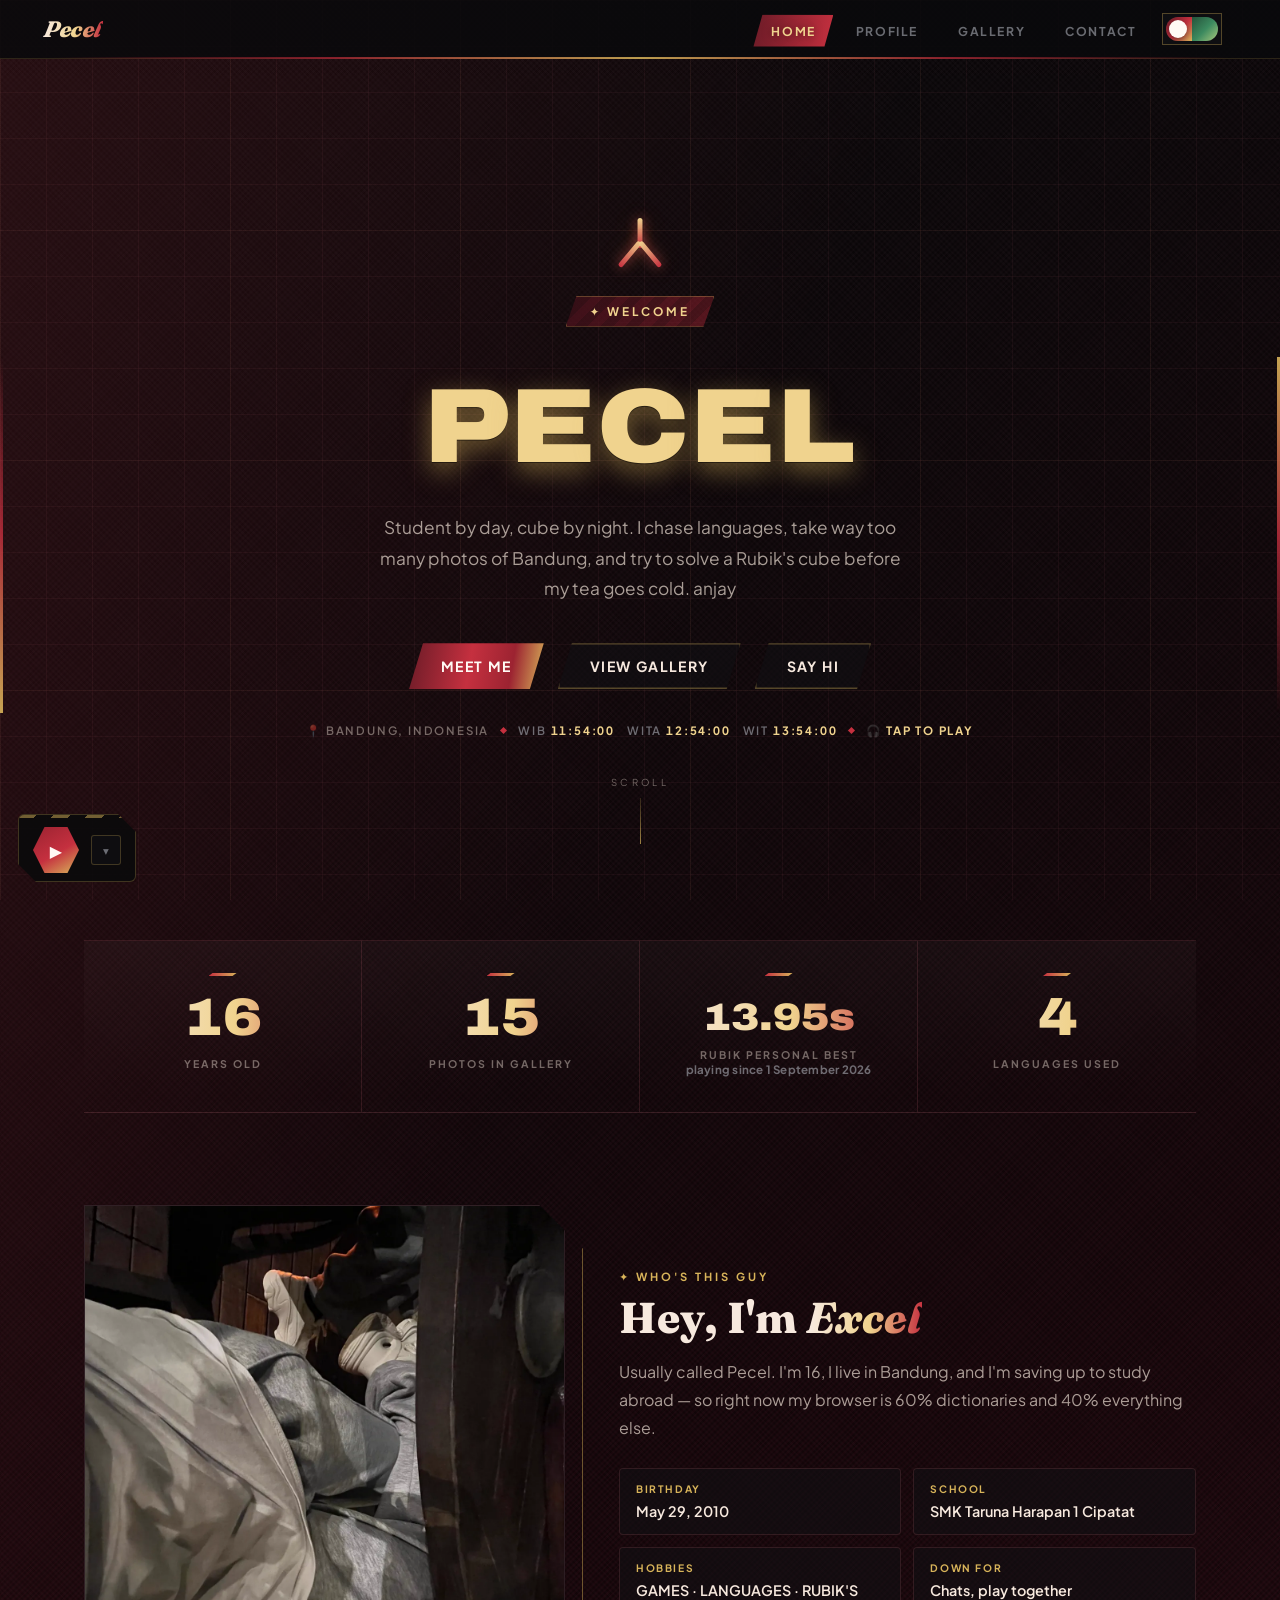
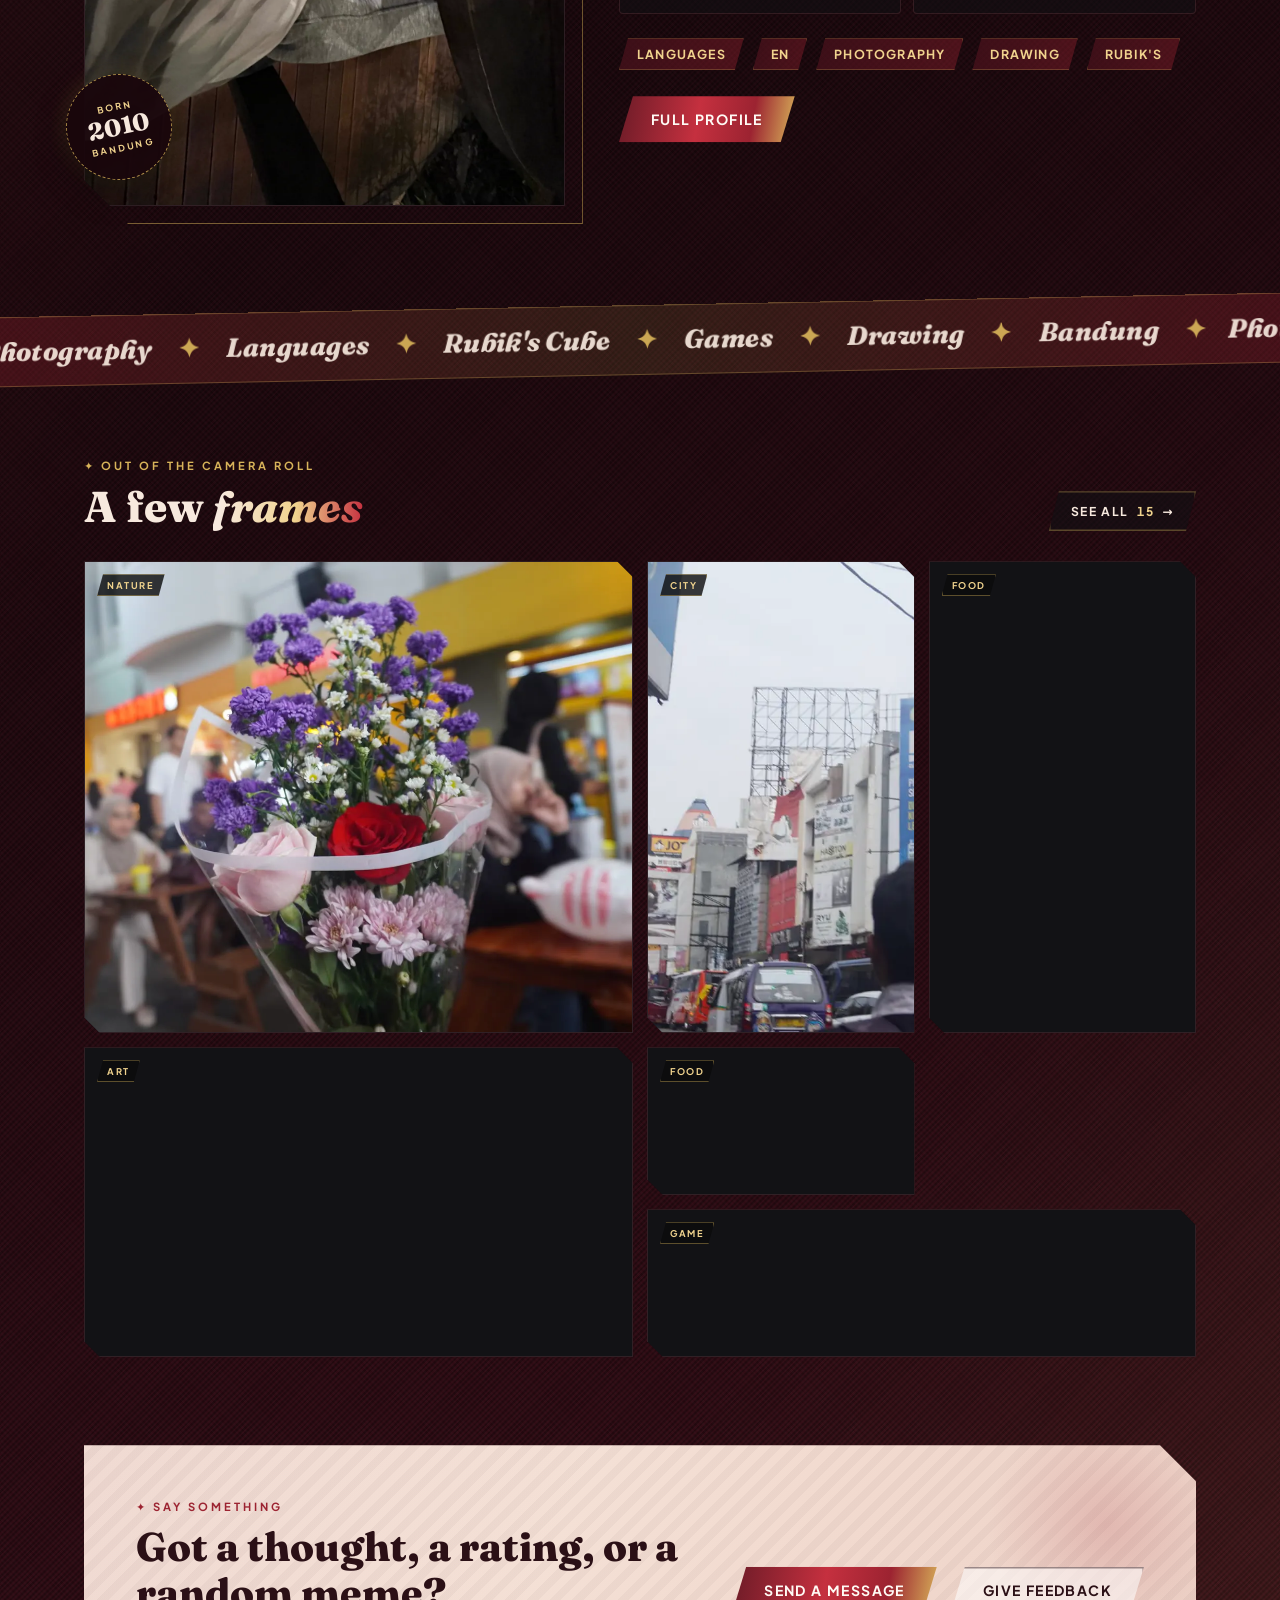
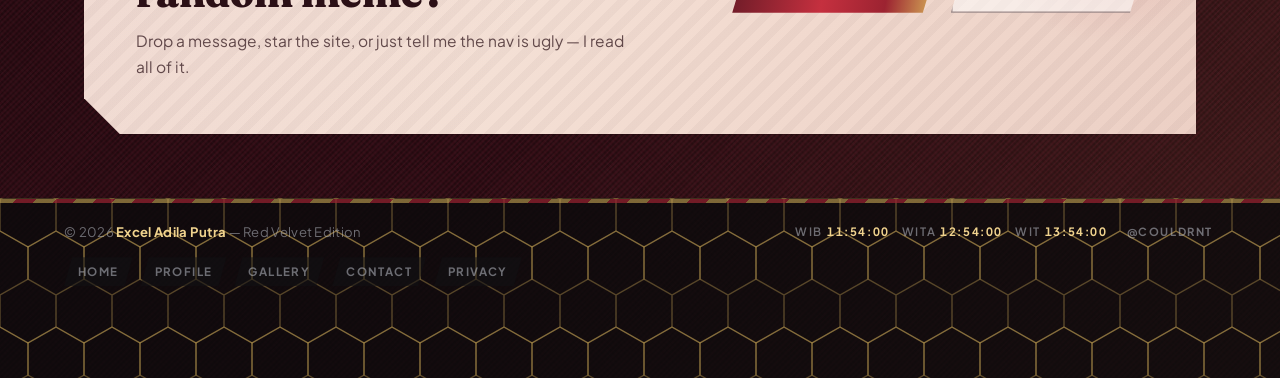
==== index.html @ f354b881 "make secret page text editable and remove owner email from public UI" ====
<!DOCTYPE html>
<html lang="en">

<head>
  <meta charset="UTF-8">
  <meta name="viewport" content="width=device-width, initial-scale=1.0">
  <title>exyn — Excel Adila Putra</title>
  <meta name="description"
    content="Personal site of Excel Adila Putra (Pecel) — student, photo taker, language nerd and Rubik's cube speedcuber from Bandung, Indonesia.">
  <meta name="theme-color" content="#0a0a0c">
  <meta name="color-scheme" content="dark">
  <meta name="author" content="Excel Adila Putra">
  <link rel="canonical" href="https://pecellc.github.io/esyn/">
  <meta property="og:type" content="website">
  <meta property="og:site_name" content="exyn">
  <meta property="og:url" content="https://pecellc.github.io/esyn/">
  <meta property="og:title" content="exyn — Excel Adila Putra">
  <meta property="og:description"
    content="Student, photo taker, language nerd and Rubik's cube speedcuber from Bandung.">
  <meta property="og:image" content="https://pecellc.github.io/esyn/img/og.jpg">
  <meta property="og:image:width" content="1200">
  <meta property="og:image:height" content="630">
  <meta name="twitter:card" content="summary_large_image">
  <meta name="twitter:title" content="exyn — Excel Adila Putra">
  <meta name="twitter:description" content="Student, photo taker, language nerd and Rubik's cube speedcuber from Bandung.">
  <meta name="twitter:image" content="https://pecellc.github.io/esyn/img/og.jpg">
  <link rel="icon"
    href="data:image/svg+xml,%3Csvg xmlns='http://www.w3.org/2000/svg' viewBox='0 0 64 64'%3E%3Crect width='64' height='64' rx='14' fill='%231a070c'/%3E%3Cpath d='M32 10 L52 32 L32 54 L12 32 Z' fill='%23d8b45a'/%3E%3Cpath d='M32 20 L44 32 L32 44 L20 32 Z' fill='%239c2331'/%3E%3C/svg%3E">
  <link rel="manifest" href="manifest.webmanifest">
  <link rel="apple-touch-icon" href="img/icons/apple-touch-icon.png">
  <link rel="preload" href="fonts/files/k3kQo8UDI-1M0wlSfdnoLg.woff2" as="font" type="font/woff2" crossorigin>
  <link rel="preload" href="fonts/files/sA88c7O9yZ4KMCoOg4Ko20yw.woff2" as="font" type="font/woff2" crossorigin>
  <script>
    document.documentElement.className += ' js';
    (function () {
      // Ringan sejak frame pertama: perangkat lemah / minta animasi dikurangi
      // langsung dapat mode hemat tanpa nunggu JS utama jalan.
      try {
        var el = document.documentElement;
        var mem = typeof navigator.deviceMemory === 'number' ? navigator.deviceMemory : 8;
        var cores = typeof navigator.hardwareConcurrency === 'number' ? navigator.hardwareConcurrency : 8;
        var reduce = window.matchMedia && window.matchMedia('(prefers-reduced-motion: reduce)').matches;
        var slowNet = !!(navigator.connection && /(^|-)2g$/i.test(navigator.connection.effectiveType || ''));
        if (reduce || mem <= 4 || cores <= 4 || slowNet) {
          el.classList.add('perf-lite');
          el.classList.add('perf-reduce');
        }
      } catch (e) { }
    })();
    // Tema dibaca sebelum paint biar nggak ada kedip Aventador -> Matcha.
    (function () {
      try {
        if (localStorage.getItem('rv-theme-v1') === 'matcha') {
          document.documentElement.setAttribute('data-theme', 'matcha');
          var meta = document.querySelector('meta[name="theme-color"]');
          if (meta) meta.setAttribute('content', '#c9dcb0');
          var scheme = document.querySelector('meta[name="color-scheme"]');
          if (scheme) scheme.setAttribute('content', 'light');
        }
      } catch (e) { }
    })();
  </script>
  <link rel="stylesheet" href="css/fonts.css">
  <link rel="stylesheet" href="css/site.css">
  <script src="js/vendor/supabase.min.js" defer></script>
</head>

<body>
  <a class="skip-link" href="#app">Skip to content</a>
  <div class="orb1"></div>
  <div class="orb2"></div>

  <nav>
    <button class="nav-logo" id="nav-logo" type="button" title="Owner login" aria-label="Owner login">Pecel</button>
    <ul class="nav-links">
      <li><a href="#/home" data-nav="home" class="active">Home</a></li>
      <li><a href="#/profil" data-nav="profil">Profile</a></li>
      <li><a href="#/galeri" data-nav="galeri">Gallery</a></li>
      <li><a href="#/kontak" data-nav="kontak">Contact</a></li>
      <li class="nav-indicator" aria-hidden="true"></li>
    </ul>
    <div class="nav-right">
      <button class="theme-switch" id="theme-switch" type="button" role="switch" aria-checked="false"
        aria-label="Theme: Aventador. Switch to Matcha" title="Switch theme: Aventador / Matcha">
        <span class="ts-track" aria-hidden="true">
          <span class="ts-half ts-lambo"></span>
          <span class="ts-half ts-matcha"></span>
          <span class="ts-knob"></span>
        </span>
      </button>
      <button type="button" class="nav-burger" id="nav-burger" aria-label="Open menu" aria-expanded="false" aria-controls="nav-drawer">
        <span></span><span></span><span></span>
      </button>
    </div>
    <div class="scroll-progress" id="scroll-progress" aria-hidden="true"></div>
  </nav>

  <div class="nav-drawer" id="nav-drawer">
    <div class="drawer-inner">
      <a href="#/home" data-nav="home">Home</a>
      <a href="#/profil" data-nav="profil">Profile</a>
      <a href="#/galeri" data-nav="galeri">Gallery</a>
      <a href="#/kontak" data-nav="kontak">Contact</a>
      <span class="drawer-rule" aria-hidden="true"></span>
      <div class="drawer-meta">
        <span class="drawer-clock clock-zones">
          <span class="cz"><i>WIB</i> <b id="drawer-clock">--:--:--</b></span>
          <span class="cz"><i>WITA</i> <b id="drawer-clock-wita">--:--:--</b></span>
          <span class="cz"><i>WIT</i> <b id="drawer-clock-wit">--:--:--</b></span>
        </span>
        <span class="drawer-loc">📍 Bandung, Indonesia</span>
      </div>
      <div class="drawer-socials">
        <a href="https://www.instagram.com/couldrnt/" target="_blank" rel="noopener" aria-label="Instagram">IG</a>
        <a href="https://www.tiktok.com/@couldrnt" target="_blank" rel="noopener" aria-label="TikTok">TT</a>
        <a href="https://discord.gg/ByZKnH97CA" target="_blank" rel="noopener" aria-label="Discord">DC</a>
      </div>
    </div>
  </div>

  <main id="app">

    <section class="view" data-view="home">
      <div class="hero">
        <div class="y-sign" aria-hidden="true"><i></i><i></i><i></i></div>
        <div class="hero-badge">✦ Welcome</div>
        <h1 class="hero-title" id="hero-title"><span class="accent">pecel</span></h1>
        <p class="hero-desc" data-edit="home.hero-desc">
          Student by day, cube by night. I chase languages, take way too many photos
          of Bandung, and try to solve a Rubik's cube before my tea goes cold. anjay
        </p>
        <div class="hero-btns">
          <a href="#/profil" class="btn-primary" id="meet-me-btn">Meet Me</a>
          <a href="#/galeri" class="btn-outline">View Gallery</a>
          <a href="#/kontak" class="btn-outline">Say Hi</a>
        </div>
        <div class="hero-meta">
          <span>📍 Bandung, Indonesia</span>
          <i class="hm-dot" aria-hidden="true"></i>
          <span class="hero-clocks clock-zones">
            <span class="cz"><i>WIB</i> <b id="hero-clock">--:--:--</b></span>
            <span class="cz"><i>WITA</i> <b id="hero-clock-wita">--:--:--</b></span>
            <span class="cz"><i>WIT</i> <b id="hero-clock-wit">--:--:--</b></span>
          </span>
          <i class="hm-dot" aria-hidden="true"></i>
          <span>🎧 <b id="hero-track">tap to play</b></span>
        </div>
        <button type="button" class="scroll-cue" id="scroll-cue" data-scroll-to="#home-stats" aria-label="Scroll down">
          <span class="scroll-cue-txt">scroll</span>
          <span class="scroll-cue-line" aria-hidden="true"></span>
        </button>
      </div>

      <div class="home-block stats-block" id="home-stats">
        <div class="stats-grid">
          <div class="stat" data-reveal>
            <div class="stat-num" data-count-birth="2010-05-29">16</div>
            <div class="stat-label">Years old</div>
          </div>
          <div class="stat" data-reveal>
            <div class="stat-num" data-count-gallery>15</div>
            <div class="stat-label">Photos in gallery</div>
          </div>
          <div class="stat" data-reveal>
            <div class="stat-num stat-words">13.95s</div>
            <div class="stat-label">Rubik personal best <br>
              <span class="stat-note">playing since 1 September 2026</span></div>
          </div>
          <div class="stat" data-reveal>
            <div class="stat-num" data-count="4">4</div>
            <div class="stat-label">Languages used</div>
          </div>
        </div>
      </div>

      <div class="home-block about-block">
        <div class="about-media" data-reveal="left">
          <div class="about-frame">
            <img src="img/me-duduk.webp" alt="Excel sitting at a cafe" class="about-img" width="1200" height="1600"
              loading="lazy" decoding="async">
          </div>
          <div class="about-stamp" aria-hidden="true">
            <span>BORN</span><b>2010</b><span>BANDUNG</span>
          </div>
        </div>
        <div class="about-copy" data-reveal="right">
          <div class="sec-eyebrow">✦ Who's this guy</div>
          <h2 class="sec-title">Hey, I'm <span>Excel</span></h2>
          <p class="sec-lead" data-edit="home.about-lead">
            Usually called Pecel. I'm 16, I live in Bandung, and I'm saving up to study abroad —
            so right now my browser is 60% dictionaries and 40% everything else.
          </p>
          <div class="about-facts">
            <div class="fact"><i>Birthday</i><b>May 29, 2010</b></div>
            <div class="fact"><i>School</i><b>SMK Taruna Harapan 1 Cipatat</b></div>
            <div class="fact"><i>Hobbies</i><b>GAMES · LANGUAGES · RUBIK'S</b></div>
            <div class="fact"><i>Down for</i><b data-edit="home.down-for">Chats, play together</b></div>
          </div>
          <div class="skill-tags">
            <span class="skill-tag">Languages</span>
            <span class="skill-tag">EN</span>
            <span class="skill-tag">Photography</span>
            <span class="skill-tag">Drawing</span>
            <span class="skill-tag">Rubik's</span>
          </div>
          <div class="about-actions">
            <a class="btn-primary" href="#/profil">Full profile</a>
          </div>
        </div>
      </div>

      <div class="marquee" aria-hidden="true">
        <div class="marquee-track" id="marquee-track">
          <span>Photography <i>✦</i> Languages <i>✦</i> Rubik's Cube <i>✦</i> Games <i>✦</i> Drawing <i>✦</i> Bandung
            <i>✦</i> </span>
          <span>Photography <i>✦</i> Languages <i>✦</i> Rubik's Cube <i>✦</i> Games <i>✦</i> Drawing <i>✦</i> Bandung
            <i>✦</i> </span>
        </div>
      </div>

      <div class="home-block shots-block">
        <div class="sec-head" data-reveal>
          <div>
            <div class="sec-eyebrow">✦ Out of the camera roll</div>
            <h2 class="sec-title">A few <span>frames</span></h2>
          </div>
          <a class="btn-ghost" href="#/galeri">See all <b id="shots-count">15</b> →</a>
        </div>
        <div class="shots-grid" id="home-shots"></div>
      </div>

      <div class="cta-band" data-reveal>
        <div class="cta-inner">
          <div class="cta-text">
            <div class="sec-eyebrow sec-eyebrow-dark">✦ Say something</div>
            <h2 class="cta-title">Got a thought, a rating, or a random meme?</h2>
            <p data-edit="home.cta-text">Drop a message, star the site, or just tell me the nav is ugly — I read all of
              it.</p>
          </div>
          <div class="cta-actions">
            <a class="btn-primary" href="#/kontak">Send a message</a>
            <button type="button" class="btn-outline cta-outline" id="cta-feedback">Give feedback</button>
          </div>
        </div>
      </div>

    </section>

    <section class="view" data-view="profil">
      <div class="profile-wrap">
        <div class="profile-card" data-reveal="pop">
          <div class="avatar-side" data-reveal="left">
            <div class="avatar-frame">
              <img src="img/me-mirror.webp" alt="Profile photo of Excel" id="avatar-img" width="1600" height="900"
                loading="lazy" decoding="async">
            </div>
            <div class="avatar-name">Excel</div>
            <div class="avatar-role">Student · Creator</div>
            <button type="button" class="btn-primary hobby-btn" onclick="location.hash='#/hobi'">📖 Hobby Page</button>
            <div class="social-row">
              <a class="ig-btn" href="https://www.instagram.com/couldrnt/" target="_blank" rel="noopener"
                aria-label="Instagram @couldrnt">
                <svg viewBox="0 0 24 24" fill="none" stroke="currentColor" stroke-width="2" stroke-linecap="round">
                  <rect x="3" y="3" width="18" height="18" rx="5.5" />
                  <circle cx="12" cy="12" r="4.2" />
                  <circle cx="17.2" cy="6.8" r="1.3" fill="currentColor" stroke="none" />
                </svg>
              </a>
              <a class="ig-btn tt-btn" href="https://www.tiktok.com/@couldrnt" target="_blank" rel="noopener"
                aria-label="TikTok @couldrnt">
                <svg viewBox="0 0 24 24" fill="currentColor">
                  <path
                    d="M12.53.02C13.84 0 15.14.01 16.44 0c.08 1.53.63 3.09 1.75 4.17 1.12 1.11 2.7 1.62 4.24 1.79v4.03c-1.44-.05-2.89-.35-4.2-.97-.57-.26-1.1-.59-1.62-.93-.01 2.92.01 5.84-.02 8.75-.08 1.4-.54 2.79-1.35 3.94-1.31 1.92-3.58 3.17-5.91 3.21-1.43.08-2.86-.31-4.08-1.03-2.02-1.19-3.44-3.37-3.65-5.71-.02-.5-.03-1-.01-1.49.18-1.9 1.12-3.72 2.58-4.96 1.66-1.44 3.98-2.13 6.15-1.72.02 1.48-.04 2.96-.04 4.44-.99-.32-2.15-.23-3.02.37-.63.41-1.11 1.04-1.36 1.75-.21.51-.15 1.07-.14 1.61.24 1.64 1.82 3.02 3.5 2.87 1.12-.01 2.19-.66 2.77-1.61.19-.33.4-.67.41-1.06.1-1.79.06-3.57.07-5.36.01-4.03-.01-8.05.02-12.07z" />
                </svg>
              </a>
              <a class="ig-btn dc-btn" href="https://discord.gg/ByZKnH97CA" target="_blank" rel="noopener"
                aria-label="Discord">
                <svg viewBox="0 0 24 24" fill="currentColor">
                  <path
                    d="M20.317 4.369a19.79 19.79 0 0 0-4.885-1.515.074.074 0 0 0-.079.037c-.21.375-.444.864-.608 1.25a18.27 18.27 0 0 0-5.487 0 12.64 12.64 0 0 0-.617-1.25.077.077 0 0 0-.079-.037A19.736 19.736 0 0 0 3.677 4.37a.07.07 0 0 0-.032.027C.533 9.046-.32 13.58.099 18.057a.082.082 0 0 0 .031.057 19.9 19.9 0 0 0 5.993 3.03.078.078 0 0 0 .084-.028c.462-.63.874-1.295 1.226-1.994a.076.076 0 0 0-.041-.106 13.107 13.107 0 0 1-1.872-.892.077.077 0 0 1-.008-.128c.126-.094.252-.192.372-.291a.074.074 0 0 1 .077-.01c3.928 1.793 8.18 1.793 12.062 0a.074.074 0 0 1 .078.009c.12.099.246.198.373.292a.077.077 0 0 1-.006.127 12.299 12.299 0 0 1-1.873.892.077.077 0 0 0-.041.107c.36.698.772 1.362 1.225 1.993a.076.076 0 0 0 .084.028 19.839 19.839 0 0 0 6.002-3.03.077.077 0 0 0 .032-.054c.5-5.177-.838-9.674-3.549-13.66a.061.061 0 0 0-.031-.03zM8.02 15.331c-1.183 0-2.157-1.085-2.157-2.419 0-1.333.955-2.419 2.157-2.419 1.21 0 2.176 1.096 2.157 2.42 0 1.333-.956 2.418-2.157 2.418zm7.975 0c-1.183 0-2.157-1.085-2.157-2.419 0-1.333.955-2.419 2.157-2.419 1.21 0 2.176 1.096 2.157 2.42 0 1.333-.946 2.418-2.157 2.418z" />
                </svg>
              </a>
            </div>
          </div>

          <div class="info-side" data-reveal="right">
            <div class="page-badge">✦ Profile Page</div>
            <h1>Hello, I'm <span>Excel Adila Putra</span></h1>

            <p class="bio-text" data-edit="profil.bio">
              My name is Excel, usually called Pecel. I'm passionate about learning languages
              with the dream of studying abroad.
            </p>

            <div class="biodata-grid">
              <div class="bio-item">
                <div class="bio-label">Full Name</div>
                <div class="bio-value">Excel Adila Putra</div>
              </div>
              <div class="bio-item">
                <div class="bio-label">Date of Birth</div>
                <div class="bio-value">May 29, 2010</div>
              </div>
              <div class="bio-item">
                <div class="bio-label">From</div>
                <div class="bio-value">Bandung, Indonesia</div>
              </div>
              <div class="bio-item">
                <div class="bio-label">School</div>
                <div class="bio-value">SMK Taruna Harapan 1 Cipatat</div>
              </div>
              <div class="bio-item">
                <div class="bio-label">Hobbies</div>
                <div class="bio-value">Playing games, learning languages, Rubik's cube</div>
              </div>
            </div>

            <div class="skill-title">Skills &amp; Interests</div>
            <div class="skill-tags">
              <span class="skill-tag">Languages</span>
              <span class="skill-tag">EN</span>
              <span class="skill-tag">Photography</span>
              <span class="skill-tag">Drawing</span>
              <span class="skill-tag">Rubik's</span>
            </div>
          </div>
        </div>
      </div>
    </section>

    <section class="view" data-view="hobi">
      <div class="page-header" data-reveal>
        <div class="page-badge">✦ Hobby Page</div>
        <h1>Rubik's <span>Cube</span></h1>
        <p data-edit="hobi.sub">Training patience, speed, and consistency every single day</p>
      </div>

      <div class="hobby-wrap">
        <div class="hobby-info">
          <div class="info-chip" data-reveal>
            <div class="info-chip-icon">⏱</div>
            <div>
              <div class="info-chip-label">PR (Personal Record)</div>
              <div class="info-chip-val">13.95s</div>
            </div>
          </div>
          <div class="info-chip" data-reveal>
            <div class="info-chip-icon">📅</div>
            <div>
              <div class="info-chip-label">Started Rubik</div>
              <div class="info-chip-val">September 1, 2026</div>
            </div>
          </div>
        </div>

        <div class="video-row">
          <a class="watch-ig-card" data-reveal href="https://www.instagram.com/reel/Dd_p_9NsHKI/" target="_blank"
            rel="noopener" aria-label="Watch my Rubik's video on Instagram">
            <span class="watch-ig-icon" aria-hidden="true">▶</span>
            <span class="watch-ig-text">
              <b>Watch my solves on Instagram</b>
              <small>Video rubik ada di @couldrnt — klik buat buka</small>
            </span>
            <span class="watch-ig-arrow" aria-hidden="true">↗</span>
          </a>

          <div class="video-side">
            <button type="button" class="lock-btn" id="lock-btn" title="Hidden page" aria-label="Hidden page">🔒</button>
            <span class="lock-label" id="lock-label">Secret</span>
          </div>
        </div>

        <div class="timer-card" data-reveal>
          <div class="timer-head">
            <div class="sec-eyebrow">✦ Race the cube</div>
            <h3 class="timer-title">Time a solve</h3>
            <p class="timer-sub">Hold <kbd>Space</kbd> until it turns green, then release to start —
              press <kbd>Space</kbd> again to stop. Your last few solves stay on this device.</p>
          </div>

          <div class="scramble">
            <div class="scramble-head">
              <span class="scramble-label">✦ Scramble</span>
              <div class="scramble-actions">
                <button class="scramble-btn" id="rb-scramble-new" type="button"
                  title="Reset / generate a new scramble">↻ Reset</button>
                <button class="scramble-btn" id="rb-scramble-copy" type="button"
                  title="Copy scramble">⧉ Copy</button>
              </div>
            </div>
            <button class="scramble-text" id="rb-scramble" type="button"
              title="Click to copy the scramble">…</button>
          </div>

          <div class="timer-player">
            <label class="tp-label" for="rb-name">Playing as</label>
            <input class="tp-input" id="rb-name" type="text" maxlength="20" placeholder="type your name first"
              autocomplete="off" spellcheck="false" aria-describedby="rb-name-hint">
            <button class="tp-btn" id="rb-name-save" type="button">Set</button>
            <span class="tp-hint" id="rb-name-hint">Name is required — your personal best goes to the public
              leaderboard.</span>
          </div>

          <div class="timer-main">
            <div class="timer-display" id="rb-time">0.00</div>
            <button class="timer-btn" id="rb-btn" type="button">START</button>
          </div>

          <div class="timer-stats" aria-live="polite">
            <div class="ts"><i>Best</i><b id="rb-best">—</b></div>
            <div class="ts"><i>Worst</i><b id="rb-worst">—</b></div>
            <div class="ts"><i>Mean</i><b id="rb-mean">—</b></div>
            <div class="ts"><i>Ao5</i><b id="rb-ao5">—</b></div>
            <div class="ts"><i>Ao12</i><b id="rb-ao12">—</b></div>
            <div class="ts"><i>Ao100</i><b id="rb-ao100">—</b></div>
            <div class="ts"><i>Solves</i><b id="rb-count">0</b></div>
          </div>

          <div class="rb-chart-box">
            <div class="rb-chart-head"><span>Last 40 solves</span><span class="stat-note">lower is better</span></div>
            <canvas id="rb-chart" height="96" aria-label="Chart of your recent solve times" role="img"></canvas>
          </div>

          <ul class="timer-sessions" id="rb-sessions">
            <li class="timer-empty">no solves yet — go warm up your hands</li>
          </ul>
          <button class="timer-clear" id="rb-clear" type="button" hidden>clear history</button>
          <p class="stat-note">Ao5 / Ao12 / Ao100 drop the fastest and slowest solve in each window. Times are saved
            on this device only; your best run goes to the public leaderboard.</p>
        </div>

        <div class="lb-card" data-reveal>
          <div class="lb-head">
            <div>
              <div class="sec-eyebrow">✦ Public leaderboard</div>
              <h3 class="lb-title">Time to beat <b id="lb-beat">13.95s</b></h3>
            </div>
            <span class="lb-status" id="lb-status">loading…</span>
          </div>
          <ol class="lb-list" id="lb-list">
            <li class="lb-empty">Fetching times…</li>
          </ol>
          <p class="lb-note">Only your personal best counts. Top 10 runs also show the scramble that was used. Set a
            name above before you start — anyone can see the board.</p>
        </div>
      </div>
    </section>

    <section class="view" data-view="galeri">
      <div class="page-header" data-reveal>
        <div class="page-badge">✦ Photo Collection</div>
        <h1>Photo <span>Gallery</span></h1>
        <p>Random moments I captured along the way</p>
      </div>

      <div class="gallery-wrap">
        <div class="gallery-toolbar" data-reveal>
          <div class="gallery-filters" id="gallery-filters" role="group" aria-label="Filter photos"></div>
          <button class="btn-outline photo-add" id="gallery-add-photo" data-owner-only type="button">＋ Add
            photo</button>
        </div>
        <div class="gallery-grid" id="gallery-grid"></div>
        <p class="gallery-empty" id="gallery-empty" hidden>Nothing in that pile yet — try another filter.</p>
      </div>
    </section>

    <section class="view" data-view="kontak">
      <div class="page-header" data-reveal>
        <div class="page-badge">✦ Contact Me</div>
        <h1>Send a <span>Message</span></h1>
        <p>I'd love to hear your feedback</p>
      </div>

      <div class="contact-wrap">
        <div class="contact-info">
          <div data-reveal>
            <div class="contact-info-title">Let's Get to <span>Know Each Other</span></div>
            <p class="contact-info-text" data-edit="kontak.intro">
              Got a question or just want to reach out?
              Don't hesitate to send me a message.
            </p>
          </div>

          <div class="contact-item" data-reveal>
            <img src="img/email.webp" class="contact-icon" alt="" width="348" height="350" loading="lazy"
              decoding="async">
            <div>
              <div class="contact-item-label">Messages</div>
              <div class="contact-item-val">Use the form on this page</div>
            </div>
          </div>

          <div class="contact-item" data-reveal>
            <div class="contact-icon">📍</div>
            <div>
              <div class="contact-item-label">Location</div>
              <div class="contact-item-val">Bandung, Indonesia</div>
            </div>
          </div>

          <div class="contact-item" data-reveal>
            <img src="img/wasap.webp" class="contact-icon" alt="" width="736" height="736" loading="lazy"
              decoding="async">
            <div>
              <div class="contact-item-label">WhatsApp</div>
              <div class="contact-item-val">+62 895 3299 06073</div>
            </div>
            <button type="button" class="contact-copy" data-copy="+62 895 3299 06073"
              aria-label="Copy WhatsApp number">copy</button>
          </div>

          <div class="contact-item" data-reveal>
            <div class="contact-icon">🕐</div>
            <div>
              <div class="contact-item-label">Active Hours</div>
              <div class="contact-item-val">24/7</div>
            </div>
          </div>
        </div>

        <div class="contact-form-card" data-reveal>
          <div class="form-title">Contact Form</div>

          <form id="contact-form" novalidate>
            <div class="form-group">
              <label for="nama">Name <span aria-hidden="true">*</span></label>
              <input type="text" id="nama" name="name" placeholder="Your name" maxlength="80" autocomplete="name"
                required>
            </div>

            <div class="form-row">
              <div class="form-group">
                <label for="email">Email <span class="label-opt">(optional)</span></label>
                <input type="email" id="email" name="email" placeholder="you@example.com" maxlength="120"
                  autocomplete="email" inputmode="email">
              </div>

              <div class="form-group">
                <label for="subject">Subject <span class="label-opt">(optional)</span></label>
                <input type="text" id="subject" name="subject" placeholder="What's this about?" maxlength="120">
              </div>
            </div>

            <div class="form-group">
              <label for="pesan">Message <span aria-hidden="true">*</span></label>
              <textarea id="pesan" name="message" rows="5" placeholder="Write your message here..." maxlength="2000"
                required></textarea>
            </div>

            <input type="text" id="hp-website" class="hp-field" tabindex="-1" autocomplete="off" aria-hidden="true"
              aria-label="Leave this field empty">

            <button type="submit" class="btn-primary btn-submit">
              <span class="btn-text">Send Message</span>
            </button>
            <p class="form-note">Messages land straight in the owner inbox. Your email is only used if you want a
              reply.</p>
          </form>

          <div class="success-msg" id="success-msg">
            <div class="success-icon">🎉</div>
            <h3>Message Sent!</h3>
            <p>Thank you for reaching out to me.</p>
            <button type="button" class="btn-outline" id="send-again">Send Again</button>
          </div>

          <div class="rating-card">
            <div class="rating-title">Rate This Site</div>

            <div class="rating-stars" id="rating-stars" role="radiogroup" aria-label="Site rating">
              <button type="button" class="star-btn" data-score="1" aria-label="1 star">&#9733;</button>
              <button type="button" class="star-btn" data-score="2" aria-label="2 stars">&#9733;</button>
              <button type="button" class="star-btn" data-score="3" aria-label="3 stars">&#9733;</button>
              <button type="button" class="star-btn" data-score="4" aria-label="4 stars">&#9733;</button>
              <button type="button" class="star-btn" data-score="5" aria-label="5 stars">&#9733;</button>
            </div>

            <div class="rating-status" id="rating-status">Loading rating...</div>

            <div class="rating-overall">
              <div class="rating-avg" id="rating-avg">-</div>
              <div>
                <div class="rating-bar">
                  <span>&#9733;&#9733;&#9733;&#9733;&#9733;</span>
                  <span class="rating-bar-fill" id="rating-bar-fill">&#9733;&#9733;&#9733;&#9733;&#9733;</span>
                </div>
                <div class="rating-count" id="rating-count">0 votes</div>
              </div>
            </div>

            <button type="button" class="fb-placeholder" id="fb-open">give me feedback</button>
          </div>
        </div>
      </div>
    </section>

    <section class="view" data-view="zx7k9q">
      <div class="page-header">
        <div class="page-badge">✦ You Got The Access!</div>
        <h1>Friend <span>Page</span></h1>
        <p data-edit="secret.sub">(TTS)</p>
      </div>

      <div class="secret-wrap">
        <div class="secret-hero">
          <div class="secret-hero-ring">
            <div class="secret-ring-glow"></div>
            <div class="secret-ring-glow g2"></div>
            <div class="secret-ring-gems" aria-hidden="true"><span></span><span></span><span></span></div>
            <div class="photo-ph" id="secret-hero-ph">
              <span class="ph-num">★</span>
              special photo
            </div>
            <img id="secret-photo-1" alt="Special photo" hidden
              src="[data-uri]">
          </div>
          <div class="secret-hero-caption" id="secret-hero-caption">
            <span id="secret-hero-title" data-edit="secret.hero-title">Special Photo</span>
            <small id="secret-hero-sub" data-edit="secret.hero-sub">unlock to view</small>
          </div>
        </div>

        <div class="secret-grid" id="secret-grid"></div>

        <div class="secret-actions">
          <button class="btn-outline photo-add" id="secret-add-photo" data-owner-only type="button">＋ Add photo</button>
          <button type="button" class="btn-outline" id="relock-btn">🔒 Lock Again &amp; Exit</button>
        </div>
      </div>
    </section>

  </main>

  <footer>
    <p>© 2026 <b>Excel Adila Putra</b> — <span id="footer-edition">Red Velvet Edition</span></p>
    <div class="footer-mid">
      <span class="footer-clock clock-zones">
        <span class="cz"><i>WIB</i> <b id="footer-clock">--:--:--</b></span>
        <span class="cz"><i>WITA</i> <b id="footer-clock-wita">--:--:--</b></span>
        <span class="cz"><i>WIT</i> <b id="footer-clock-wit">--:--:--</b></span>
      </span>
      <a class="footer-ig" href="https://www.instagram.com/couldrnt/" target="_blank" rel="noopener">@couldrnt</a>
    </div>
    <div class="footer-links">
      <a href="#/home">Home</a>
      <a href="#/profil">Profile</a>
      <a href="#/galeri">Gallery</a>
      <a href="#/kontak">Contact</a>
      <a href="privacy.html">Privacy</a>
    </div>
  </footer>

  <button type="button" class="to-top" id="to-top" aria-label="Back to top">↑</button>
  <div class="toast" id="toast" role="status" aria-live="polite"></div>

  <aside class="rate-pop" id="rate-pop" role="dialog" aria-labelledby="rate-pop-title" inert>
    <button class="rate-pop-close" id="rate-pop-close" type="button" aria-label="Close rating">×</button>
    <div class="rate-pop-badge">✦ Quick rating</div>
    <h3 class="rate-pop-title" id="rate-pop-title">Enjoying the site?</h3>
    <p class="rate-pop-sub">Tap a star — it takes two seconds and helps a lot.</p>
    <div class="rate-pop-stars" id="rate-pop-stars" role="radiogroup" aria-label="Rate this site">
      <button type="button" class="star-btn" data-score="1" aria-label="1 star">&#9733;</button>
      <button type="button" class="star-btn" data-score="2" aria-label="2 stars">&#9733;</button>
      <button type="button" class="star-btn" data-score="3" aria-label="3 stars">&#9733;</button>
      <button type="button" class="star-btn" data-score="4" aria-label="4 stars">&#9733;</button>
      <button type="button" class="star-btn" data-score="5" aria-label="5 stars">&#9733;</button>
    </div>
    <div class="rate-pop-status" id="rate-pop-status">Tap a star to rate</div>
    <div class="rate-pop-meta">
      <b id="rate-pop-avg">–</b>
      <span id="rate-pop-count">0 votes</span>
    </div>
    <button class="rate-pop-fb" id="rate-pop-fb" type="button">Send feedback instead</button>
  </aside>

  <aside class="rate-pop theme-pop" id="theme-pop" role="dialog" aria-labelledby="theme-pop-title" inert>
    <button class="rate-pop-close" id="theme-pop-close" type="button" aria-label="Close theme tip">×</button>
    <div class="rate-pop-badge">✦ Theme tip</div>
    <h3 class="rate-pop-title" id="theme-pop-title">Two flavors, one site</h3>
    <p class="rate-pop-sub">Aventador keeps it dark. Matcha turns the page into a soft clover field. Switch anytime
      from the little pill in the nav.</p>
    <button class="theme-pop-cta" id="theme-pop-cta" type="button">Try Matcha theme</button>
    <button class="theme-pop-later" id="theme-pop-later" type="button">Maybe later</button>
  </aside>

  <section class="edit-bar" id="edit-bar" aria-label="Page text editor">
    <span class="edit-bar-txt">✎ Editing page text</span>
    <button class="edit-save" id="edit-save" type="button">Save</button>
    <button class="edit-cancel" id="edit-cancel" type="button">Cancel</button>
  </section>

  <div class="mp" id="mp">
    <audio id="bg-audio" loop preload="none"></audio>
    <div class="mp-main">
      <button type="button" class="mp-play" id="mp-play" aria-label="Play or pause">▶</button>
      <div class="mp-meta">
        <div class="mp-title" id="mp-title">Don't</div>
        <div class="mp-sub">
          <span class="mp-eq"><span></span><span></span><span></span></span>
          <span id="mp-sub-text">Tap to play</span>
        </div>
      </div>
      <div class="mp-vol">
        <button type="button" class="mp-mini" id="mp-prev" aria-label="Previous track">⏮</button>
        <button type="button" class="mp-mini" id="mp-next" aria-label="Next track">⏭</button>
        <span class="mp-vol-icon" id="mp-vol-icon" title="Mute">🔊</span>
        <input type="range" id="mp-volume" min="0" max="1" step="0.01" value="0.8" aria-label="Volume">
      </div>
      <button type="button" class="mp-mini" id="mp-list-btn" aria-label="Track list">☰</button>
      <button type="button" class="mp-mini mp-fold" id="mp-fold" aria-label="Collapse player">&#9662;</button>
    </div>
    <div class="mp-seek">
      <span class="mp-time" id="mp-time" title="Click to restart">0:00</span>
      <input type="range" class="range-progress" id="mp-progress" min="0" max="1000" step="1" value="0"
        aria-label="Seek">
      <span class="mp-time" id="mp-dur">0:00</span>
    </div>
    <ul class="mp-list" id="mp-list" hidden></ul>
  </div>

  <div class="pw-overlay" id="pw-overlay">
    <div class="pw-card" role="dialog" aria-modal="true" aria-labelledby="pw-title">
      <div class="pw-lock-badge">🔐</div>
      <h3 id="pw-title">Safe page</h3>
      <p>secret photo collection of a "FRIEND"?.</p>
      <input type="password" id="pw-input" class="pw-input" placeholder="Password" autocomplete="current-password"
        maxlength="72" aria-label="Secret page password">
      <div class="pw-error" id="pw-error">Wrong password! Returning to the home page...</div>
      <div class="pw-actions">
        <button type="button" class="btn-outline" id="pw-cancel">Cancel</button>
        <button type="button" class="btn-primary" id="pw-submit">Unlock</button>
      </div>
    </div>
  </div>

  <div class="pw-overlay" id="own-overlay">
    <div class="pw-card own-card" role="dialog" aria-modal="true" aria-labelledby="own-heading">
      <div class="pw-lock-badge" id="own-badge">🔑</div>
      <h3 id="own-heading">Owner Login</h3>
      <p id="own-subheading">Sign in as owner to edit rating &amp; feedback data</p>

      <div id="own-login">
        <p class="own-hint">Enter the owner password. It is checked by Supabase, never stored in this page.</p>
        <form id="own-login-form">
          <label class="own-field-label" for="own-pass">Password</label>
          <input type="password" id="own-pass" class="pw-input own-pass-input" autocomplete="current-password"
            maxlength="72" minlength="6" required>
          <div class="pw-actions">
            <button type="button" class="btn-outline" id="own-cancel">Cancel</button>
            <button type="submit" class="btn-primary" id="own-login-btn">Login</button>
          </div>
        </form>
        <p class="own-hint" id="own-login-status" role="status" aria-live="polite"></p>
      </div>

      <div id="own-panel" hidden>
        <div class="own-sec">
          <h4>Page text</h4>
          <p class="own-hint">Edit the copy straight on the page. Saved changes show up for everyone.</p>
          <button class="btn-primary own-edit-btn" id="own-edit-text" type="button">✎ Edit page text</button>
        </div>
        <div class="own-sec">
          <h4>Photos</h4>
          <p class="own-hint">Add a photo to the public gallery or the hidden page. Images picked from your device are
            compressed before upload.</p>
          <div class="pw-actions own-photo-actions">
            <button class="btn-outline" id="own-add-gallery" type="button">＋ Gallery photo</button>
            <button class="btn-outline" id="own-add-secret" type="button">＋ Hidden photo</button>
          </div>
        </div>
        <div class="own-sec">
          <h4>Ratings <span class="own-count" id="own-rating-count"></span></h4>
          <div class="own-list" id="own-ratings"></div>
        </div>
        <div class="own-sec">
          <h4>Feedback <span class="own-count" id="own-fb-count"></span></h4>
          <div class="own-list" id="own-feedback"></div>
        </div>
        <div class="own-sec">
          <h4>Inbox <span class="own-count" id="own-msg-count"></span></h4>
          <p class="own-hint">Messages sent from the contact form. Mark them read or replied so nothing gets lost.</p>
          <div class="own-list" id="own-messages"></div>
        </div>
        <div class="own-sec">
          <h4>Secret page password</h4>
          <p class="own-hint">Change the password your friend uses to open the hidden photo page. Minimum 8
            characters. Saving it logs out every old secret session.</p>
          <div class="own-form-row">
            <div class="photo-field">
              <label for="own-secret-pw">New password</label>
              <input type="password" id="own-secret-pw" class="pw-input" minlength="8" maxlength="72"
                autocomplete="new-password">
            </div>
            <div class="photo-field">
              <label for="own-secret-pw2">Confirm password</label>
              <input type="password" id="own-secret-pw2" class="pw-input" minlength="8" maxlength="72"
                autocomplete="new-password">
            </div>
          </div>
          <div class="pw-actions">
            <button class="btn-primary" id="own-secret-save" type="button">Update secret password</button>
          </div>
          <p class="own-hint" id="own-secret-status" role="status" aria-live="polite"></p>
        </div>
        <div class="pw-actions own-foot">
          <button type="button" class="btn-outline" id="own-logout">Log out</button>
          <button type="button" class="btn-primary" id="own-close">Close</button>
        </div>
      </div>
    </div>
  </div>

  <div class="pw-overlay" id="photo-overlay">
    <div class="pw-card photo-card" role="dialog" aria-labelledby="photo-heading" aria-modal="true">
      <h3 id="photo-heading">Add photo</h3>
      <p id="photo-sub">Owner only — this shows up for everyone once saved.</p>

      <div class="photo-field">
        <label for="photo-title">Caption</label>
        <input type="text" id="photo-title" class="pw-input" maxlength="70" placeholder="e.g. Bandung at dusk">
      </div>

      <div class="photo-grid2">
        <div class="photo-field" id="photo-cat-field">
          <label for="photo-cat">Category</label>
          <select id="photo-cat" class="pw-input">
            <option value="nature">Nature</option>
            <option value="art">Art</option>
            <option value="food">Food</option>
            <option value="people" selected>People</option>
            <option value="city">City</option>
            <option value="game">Game</option>
          </select>
        </div>
        <div class="photo-field">
          <label for="photo-file">From device <span>(auto-compressed)</span></label>
          <label class="photo-file" for="photo-file">Choose image</label>
          <input type="file" id="photo-file" accept="image/*" hidden>
          <span class="photo-file-name" id="photo-file-name">no file chosen</span>
        </div>
      </div>

      <div class="photo-field">
        <label for="photo-url">…or image URL</label>
        <input type="url" id="photo-url" class="pw-input" inputmode="url" placeholder="https://example.com/photo.jpg">
      </div>

      <div class="photo-preview" id="photo-preview" hidden>
        <img id="photo-preview-img" alt="Photo preview"
          src="[data-uri]">
      </div>

      <div class="photo-status" id="photo-status"></div>

      <div class="pw-actions">
        <button class="btn-outline" id="photo-cancel" type="button">Cancel</button>
        <button class="btn-primary" id="photo-save" type="button">Add photo</button>
      </div>
    </div>
  </div>

  <div class="pw-overlay" id="fb-overlay">
    <div class="pw-card fb-card" role="dialog" aria-modal="true" aria-labelledby="fb-title">
      <div class="pw-lock-badge">💬</div>
      <h3 id="fb-title">Give me feedback</h3>
      <p>Say anything about this site — posted as <b>Anonymous</b>, you can send many times.</p>
      <textarea id="fb-text" class="fb-input" rows="4" maxlength="1000"
        placeholder="Your feedback about this site..." aria-label="Your feedback about this site"></textarea>
      <div class="pw-error" id="fb-error">Write something first</div>
      <div class="pw-actions">
        <button type="button" class="btn-outline" id="fb-cancel">Cancel</button>
        <button type="button" class="btn-primary" id="fb-send">Send</button>
      </div>
    </div>
  </div>

  <div class="lightbox" id="lightbox" role="dialog" aria-modal="true" aria-label="Photo viewer">
    <div class="lightbox-inner">
      <button type="button" class="lightbox-close" id="lightbox-close" aria-label="Close">✕</button>
      <button type="button" class="lightbox-nav lb-prev" id="lb-prev" aria-label="Previous photo">‹</button>
      <button type="button" class="lightbox-nav lb-next" id="lb-next" aria-label="Next photo">›</button>
      <img id="lightbox-img"
        src="[data-uri]" alt="">
      <div class="lightbox-caption">
        <span class="lightbox-count" id="lightbox-count">1 / 15</span>
        <h3 id="lightbox-title">Photo</h3>
        <p id="lightbox-desc"></p>
      </div>
    </div>
  </div>

  <script src="js/app.js" defer></script>
</body>

</html>
---- css/fonts.css ----
﻿/* vietnamese */
@font-face {
  font-family: 'Archivo';
  font-style: normal;
  font-weight: 400 900;
  font-stretch: 62% 125%;
  font-display: swap;
  src: url('../fonts/files/k3kQo8UDI-1M0wlSfdboLnnA.woff2') format('woff2');
  unicode-range: U+0102-0103, U+0110-0111, U+0128-0129, U+0168-0169, U+01A0-01A1, U+01AF-01B0, U+0300-0301, U+0303-0304, U+0308-0309, U+0323, U+0329, U+1EA0-1EF9, U+20AB;
}
/* latin-ext */
@font-face {
  font-family: 'Archivo';
  font-style: normal;
  font-weight: 400 900;
  font-stretch: 62% 125%;
  font-display: swap;
  src: url('../fonts/files/k3kQo8UDI-1M0wlSfdfoLnnA.woff2') format('woff2');
  unicode-range: U+0100-02BA, U+02BD-02C5, U+02C7-02CC, U+02CE-02D7, U+02DD-02FF, U+0304, U+0308, U+0329, U+1D00-1DBF, U+1E00-1E9F, U+1EF2-1EFF, U+2020, U+20A0-20AB, U+20AD-20C4, U+2113, U+2C60-2C7F, U+A720-A7FF;
}
/* latin */
@font-face {
  font-family: 'Archivo';
  font-style: normal;
  font-weight: 400 900;
  font-stretch: 62% 125%;
  font-display: swap;
  src: url('../fonts/files/k3kQo8UDI-1M0wlSfdnoLg.woff2') format('woff2');
  unicode-range: U+0000-00FF, U+0131, U+0152-0153, U+02BB-02BC, U+02C6, U+02DA, U+02DC, U+0304, U+0308, U+0329, U+2000-206F, U+20AC, U+2122, U+2191, U+2193, U+2212, U+2215, U+FEFF, U+FFFD;
}
/* vietnamese */
@font-face {
  font-family: 'Fraunces';
  font-style: italic;
  font-weight: 600;
  font-display: swap;
  src: url('../fonts/files/qZTnbB-gzTK0K1ChjdfeQ_5Y.woff2') format('woff2');
  unicode-range: U+0102-0103, U+0110-0111, U+0128-0129, U+0168-0169, U+01A0-01A1, U+01AF-01B0, U+0300-0301, U+0303-0304, U+0308-0309, U+0323, U+0329, U+1EA0-1EF9, U+20AB;
}
/* latin-ext */
@font-face {
  font-family: 'Fraunces';
  font-style: italic;
  font-weight: 600;
  font-display: swap;
  src: url('../fonts/files/qZTnbB-gzTK0K1ChjdPeQ_5Y.woff2') format('woff2');
  unicode-range: U+0100-02BA, U+02BD-02C5, U+02C7-02CC, U+02CE-02D7, U+02DD-02FF, U+0304, U+0308, U+0329, U+1D00-1DBF, U+1E00-1E9F, U+1EF2-1EFF, U+2020, U+20A0-20AB, U+20AD-20C4, U+2113, U+2C60-2C7F, U+A720-A7FF;
}
/* latin */
@font-face {
  font-family: 'Fraunces';
  font-style: italic;
  font-weight: 600;
  font-display: swap;
  src: url('../fonts/files/9lKqZTnbB-gzTK0K1ChjeveQ.woff2') format('woff2');
  unicode-range: U+0000-00FF, U+0131, U+0152-0153, U+02BB-02BC, U+02C6, U+02DA, U+02DC, U+0304, U+0308, U+0329, U+2000-206F, U+20AC, U+2122, U+2191, U+2193, U+2212, U+2215, U+FEFF, U+FFFD;
}
/* vietnamese */
@font-face {
  font-family: 'Fraunces';
  font-style: italic;
  font-weight: 800;
  font-display: swap;
  src: url('../fonts/files/qZTnbB-gzTK0K1ChjdfeQ_5Y.woff2') format('woff2');
  unicode-range: U+0102-0103, U+0110-0111, U+0128-0129, U+0168-0169, U+01A0-01A1, U+01AF-01B0, U+0300-0301, U+0303-0304, U+0308-0309, U+0323, U+0329, U+1EA0-1EF9, U+20AB;
}
/* latin-ext */
@font-face {
  font-family: 'Fraunces';
  font-style: italic;
  font-weight: 800;
  font-display: swap;
  src: url('../fonts/files/qZTnbB-gzTK0K1ChjdPeQ_5Y.woff2') format('woff2');
  unicode-range: U+0100-02BA, U+02BD-02C5, U+02C7-02CC, U+02CE-02D7, U+02DD-02FF, U+0304, U+0308, U+0329, U+1D00-1DBF, U+1E00-1E9F, U+1EF2-1EFF, U+2020, U+20A0-20AB, U+20AD-20C4, U+2113, U+2C60-2C7F, U+A720-A7FF;
}
/* latin */
@font-face {
  font-family: 'Fraunces';
  font-style: italic;
  font-weight: 800;
  font-display: swap;
  src: url('../fonts/files/9lKqZTnbB-gzTK0K1ChjeveQ.woff2') format('woff2');
  unicode-range: U+0000-00FF, U+0131, U+0152-0153, U+02BB-02BC, U+02C6, U+02DA, U+02DC, U+0304, U+0308, U+0329, U+2000-206F, U+20AC, U+2122, U+2191, U+2193, U+2212, U+2215, U+FEFF, U+FFFD;
}
/* vietnamese */
@font-face {
  font-family: 'Fraunces';
  font-style: normal;
  font-weight: 600;
  font-display: swap;
  src: url('../fonts/files/_WBq8U_9v0c2Wa0KxCBTeO-U.woff2') format('woff2');
  unicode-range: U+0102-0103, U+0110-0111, U+0128-0129, U+0168-0169, U+01A0-01A1, U+01AF-01B0, U+0300-0301, U+0303-0304, U+0308-0309, U+0323, U+0329, U+1EA0-1EF9, U+20AB;
}
/* latin-ext */
@font-face {
  font-family: 'Fraunces';
  font-style: normal;
  font-weight: 600;
  font-display: swap;
  src: url('../fonts/files/_WBq8U_9v0c2Wa0KxCFTeO-U.woff2') format('woff2');
  unicode-range: U+0100-02BA, U+02BD-02C5, U+02C7-02CC, U+02CE-02D7, U+02DD-02FF, U+0304, U+0308, U+0329, U+1D00-1DBF, U+1E00-1E9F, U+1EF2-1EFF, U+2020, U+20A0-20AB, U+20AD-20C4, U+2113, U+2C60-2C7F, U+A720-A7FF;
}
/* latin */
@font-face {
  font-family: 'Fraunces';
  font-style: normal;
  font-weight: 600;
  font-display: swap;
  src: url('../fonts/files/Ak_WBq8U_9v0c2Wa0KxC9TeA.woff2') format('woff2');
  unicode-range: U+0000-00FF, U+0131, U+0152-0153, U+02BB-02BC, U+02C6, U+02DA, U+02DC, U+0304, U+0308, U+0329, U+2000-206F, U+20AC, U+2122, U+2191, U+2193, U+2212, U+2215, U+FEFF, U+FFFD;
}
/* vietnamese */
@font-face {
  font-family: 'Fraunces';
  font-style: normal;
  font-weight: 800;
  font-display: swap;
  src: url('../fonts/files/_WBq8U_9v0c2Wa0KxCBTeO-U.woff2') format('woff2');
  unicode-range: U+0102-0103, U+0110-0111, U+0128-0129, U+0168-0169, U+01A0-01A1, U+01AF-01B0, U+0300-0301, U+0303-0304, U+0308-0309, U+0323, U+0329, U+1EA0-1EF9, U+20AB;
}
/* latin-ext */
@font-face {
  font-family: 'Fraunces';
  font-style: normal;
  font-weight: 800;
  font-display: swap;
  src: url('../fonts/files/_WBq8U_9v0c2Wa0KxCFTeO-U.woff2') format('woff2');
  unicode-range: U+0100-02BA, U+02BD-02C5, U+02C7-02CC, U+02CE-02D7, U+02DD-02FF, U+0304, U+0308, U+0329, U+1D00-1DBF, U+1E00-1E9F, U+1EF2-1EFF, U+2020, U+20A0-20AB, U+20AD-20C4, U+2113, U+2C60-2C7F, U+A720-A7FF;
}
/* latin */
@font-face {
  font-family: 'Fraunces';
  font-style: normal;
  font-weight: 800;
  font-display: swap;
  src: url('../fonts/files/Ak_WBq8U_9v0c2Wa0KxC9TeA.woff2') format('woff2');
  unicode-range: U+0000-00FF, U+0131, U+0152-0153, U+02BB-02BC, U+02C6, U+02DA, U+02DC, U+0304, U+0308, U+0329, U+2000-206F, U+20AC, U+2122, U+2191, U+2193, U+2212, U+2215, U+FEFF, U+FFFD;
}
/* cyrillic-ext */
@font-face {
  font-family: 'Plus Jakarta Sans';
  font-style: normal;
  font-weight: 300;
  font-display: swap;
  src: url('../fonts/files/8c7O9yZ4KMCoOg4Ko70yyygA.woff2') format('woff2');
  unicode-range: U+0460-052F, U+1C80-1C8A, U+20B4, U+2DE0-2DFF, U+A640-A69F, U+FE2E-FE2F;
}
/* vietnamese */
@font-face {
  font-family: 'Plus Jakarta Sans';
  font-style: normal;
  font-weight: 300;
  font-display: swap;
  src: url('../fonts/files/8c7O9yZ4KMCoOg4Ko50yyygA.woff2') format('woff2');
  unicode-range: U+0102-0103, U+0110-0111, U+0128-0129, U+0168-0169, U+01A0-01A1, U+01AF-01B0, U+0300-0301, U+0303-0304, U+0308-0309, U+0323, U+0329, U+1EA0-1EF9, U+20AB;
}
/* latin-ext */
@font-face {
  font-family: 'Plus Jakarta Sans';
  font-style: normal;
  font-weight: 300;
  font-display: swap;
  src: url('../fonts/files/8c7O9yZ4KMCoOg4Ko40yyygA.woff2') format('woff2');
  unicode-range: U+0100-02BA, U+02BD-02C5, U+02C7-02CC, U+02CE-02D7, U+02DD-02FF, U+0304, U+0308, U+0329, U+1D00-1DBF, U+1E00-1E9F, U+1EF2-1EFF, U+2020, U+20A0-20AB, U+20AD-20C4, U+2113, U+2C60-2C7F, U+A720-A7FF;
}
/* latin */
@font-face {
  font-family: 'Plus Jakarta Sans';
  font-style: normal;
  font-weight: 300;
  font-display: swap;
  src: url('../fonts/files/sA88c7O9yZ4KMCoOg4Ko20yw.woff2') format('woff2');
  unicode-range: U+0000-00FF, U+0131, U+0152-0153, U+02BB-02BC, U+02C6, U+02DA, U+02DC, U+0304, U+0308, U+0329, U+2000-206F, U+20AC, U+2122, U+2191, U+2193, U+2212, U+2215, U+FEFF, U+FFFD;
}
/* cyrillic-ext */
@font-face {
  font-family: 'Plus Jakarta Sans';
  font-style: normal;
  font-weight: 400;
  font-display: swap;
  src: url('../fonts/files/8c7O9yZ4KMCoOg4Ko70yyygA.woff2') format('woff2');
  unicode-range: U+0460-052F, U+1C80-1C8A, U+20B4, U+2DE0-2DFF, U+A640-A69F, U+FE2E-FE2F;
}
/* vietnamese */
@font-face {
  font-family: 'Plus Jakarta Sans';
  font-style: normal;
  font-weight: 400;
  font-display: swap;
  src: url('../fonts/files/8c7O9yZ4KMCoOg4Ko50yyygA.woff2') format('woff2');
  unicode-range: U+0102-0103, U+0110-0111, U+0128-0129, U+0168-0169, U+01A0-01A1, U+01AF-01B0, U+0300-0301, U+0303-0304, U+0308-0309, U+0323, U+0329, U+1EA0-1EF9, U+20AB;
}
/* latin-ext */
@font-face {
  font-family: 'Plus Jakarta Sans';
  font-style: normal;
  font-weight: 400;
  font-display: swap;
  src: url('../fonts/files/8c7O9yZ4KMCoOg4Ko40yyygA.woff2') format('woff2');
  unicode-range: U+0100-02BA, U+02BD-02C5, U+02C7-02CC, U+02CE-02D7, U+02DD-02FF, U+0304, U+0308, U+0329, U+1D00-1DBF, U+1E00-1E9F, U+1EF2-1EFF, U+2020, U+20A0-20AB, U+20AD-20C4, U+2113, U+2C60-2C7F, U+A720-A7FF;
}
/* latin */
@font-face {
  font-family: 'Plus Jakarta Sans';
  font-style: normal;
  font-weight: 400;
  font-display: swap;
  src: url('../fonts/files/sA88c7O9yZ4KMCoOg4Ko20yw.woff2') format('woff2');
  unicode-range: U+0000-00FF, U+0131, U+0152-0153, U+02BB-02BC, U+02C6, U+02DA, U+02DC, U+0304, U+0308, U+0329, U+2000-206F, U+20AC, U+2122, U+2191, U+2193, U+2212, U+2215, U+FEFF, U+FFFD;
}
/* cyrillic-ext */
@font-face {
  font-family: 'Plus Jakarta Sans';
  font-style: normal;
  font-weight: 500;
  font-display: swap;
  src: url('../fonts/files/8c7O9yZ4KMCoOg4Ko70yyygA.woff2') format('woff2');
  unicode-range: U+0460-052F, U+1C80-1C8A, U+20B4, U+2DE0-2DFF, U+A640-A69F, U+FE2E-FE2F;
}
/* vietnamese */
@font-face {
  font-family: 'Plus Jakarta Sans';
  font-style: normal;
  font-weight: 500;
  font-display: swap;
  src: url('../fonts/files/8c7O9yZ4KMCoOg4Ko50yyygA.woff2') format('woff2');
  unicode-range: U+0102-0103, U+0110-0111, U+0128-0129, U+0168-0169, U+01A0-01A1, U+01AF-01B0, U+0300-0301, U+0303-0304, U+0308-0309, U+0323, U+0329, U+1EA0-1EF9, U+20AB;
}
/* latin-ext */
@font-face {
  font-family: 'Plus Jakarta Sans';
  font-style: normal;
  font-weight: 500;
  font-display: swap;
  src: url('../fonts/files/8c7O9yZ4KMCoOg4Ko40yyygA.woff2') format('woff2');
  unicode-range: U+0100-02BA, U+02BD-02C5, U+02C7-02CC, U+02CE-02D7, U+02DD-02FF, U+0304, U+0308, U+0329, U+1D00-1DBF, U+1E00-1E9F, U+1EF2-1EFF, U+2020, U+20A0-20AB, U+20AD-20C4, U+2113, U+2C60-2C7F, U+A720-A7FF;
}
/* latin */
@font-face {
  font-family: 'Plus Jakarta Sans';
  font-style: normal;
  font-weight: 500;
  font-display: swap;
  src: url('../fonts/files/sA88c7O9yZ4KMCoOg4Ko20yw.woff2') format('woff2');
  unicode-range: U+0000-00FF, U+0131, U+0152-0153, U+02BB-02BC, U+02C6, U+02DA, U+02DC, U+0304, U+0308, U+0329, U+2000-206F, U+20AC, U+2122, U+2191, U+2193, U+2212, U+2215, U+FEFF, U+FFFD;
}
/* cyrillic-ext */
@font-face {
  font-family: 'Plus Jakarta Sans';
  font-style: normal;
  font-weight: 600;
  font-display: swap;
  src: url('../fonts/files/8c7O9yZ4KMCoOg4Ko70yyygA.woff2') format('woff2');
  unicode-range: U+0460-052F, U+1C80-1C8A, U+20B4, U+2DE0-2DFF, U+A640-A69F, U+FE2E-FE2F;
}
/* vietnamese */
@font-face {
  font-family: 'Plus Jakarta Sans';
  font-style: normal;
  font-weight: 600;
  font-display: swap;
  src: url('../fonts/files/8c7O9yZ4KMCoOg4Ko50yyygA.woff2') format('woff2');
  unicode-range: U+0102-0103, U+0110-0111, U+0128-0129, U+0168-0169, U+01A0-01A1, U+01AF-01B0, U+0300-0301, U+0303-0304, U+0308-0309, U+0323, U+0329, U+1EA0-1EF9, U+20AB;
}
/* latin-ext */
@font-face {
  font-family: 'Plus Jakarta Sans';
  font-style: normal;
  font-weight: 600;
  font-display: swap;
  src: url('../fonts/files/8c7O9yZ4KMCoOg4Ko40yyygA.woff2') format('woff2');
  unicode-range: U+0100-02BA, U+02BD-02C5, U+02C7-02CC, U+02CE-02D7, U+02DD-02FF, U+0304, U+0308, U+0329, U+1D00-1DBF, U+1E00-1E9F, U+1EF2-1EFF, U+2020, U+20A0-20AB, U+20AD-20C4, U+2113, U+2C60-2C7F, U+A720-A7FF;
}
/* latin */
@font-face {
  font-family: 'Plus Jakarta Sans';
  font-style: normal;
  font-weight: 600;
  font-display: swap;
  src: url('../fonts/files/sA88c7O9yZ4KMCoOg4Ko20yw.woff2') format('woff2');
  unicode-range: U+0000-00FF, U+0131, U+0152-0153, U+02BB-02BC, U+02C6, U+02DA, U+02DC, U+0304, U+0308, U+0329, U+2000-206F, U+20AC, U+2122, U+2191, U+2193, U+2212, U+2215, U+FEFF, U+FFFD;
}
/* cyrillic-ext */
@font-face {
  font-family: 'Plus Jakarta Sans';
  font-style: normal;
  font-weight: 700;
  font-display: swap;
  src: url('../fonts/files/8c7O9yZ4KMCoOg4Ko70yyygA.woff2') format('woff2');
  unicode-range: U+0460-052F, U+1C80-1C8A, U+20B4, U+2DE0-2DFF, U+A640-A69F, U+FE2E-FE2F;
}
/* vietnamese */
@font-face {
  font-family: 'Plus Jakarta Sans';
  font-style: normal;
  font-weight: 700;
  font-display: swap;
  src: url('../fonts/files/8c7O9yZ4KMCoOg4Ko50yyygA.woff2') format('woff2');
  unicode-range: U+0102-0103, U+0110-0111, U+0128-0129, U+0168-0169, U+01A0-01A1, U+01AF-01B0, U+0300-0301, U+0303-0304, U+0308-0309, U+0323, U+0329, U+1EA0-1EF9, U+20AB;
}
/* latin-ext */
@font-face {
  font-family: 'Plus Jakarta Sans';
  font-style: normal;
  font-weight: 700;
  font-display: swap;
  src: url('../fonts/files/8c7O9yZ4KMCoOg4Ko40yyygA.woff2') format('woff2');
  unicode-range: U+0100-02BA, U+02BD-02C5, U+02C7-02CC, U+02CE-02D7, U+02DD-02FF, U+0304, U+0308, U+0329, U+1D00-1DBF, U+1E00-1E9F, U+1EF2-1EFF, U+2020, U+20A0-20AB, U+20AD-20C4, U+2113, U+2C60-2C7F, U+A720-A7FF;
}
/* latin */
@font-face {
  font-family: 'Plus Jakarta Sans';
  font-style: normal;
  font-weight: 700;
  font-display: swap;
  src: url('../fonts/files/sA88c7O9yZ4KMCoOg4Ko20yw.woff2') format('woff2');
  unicode-range: U+0000-00FF, U+0131, U+0152-0153, U+02BB-02BC, U+02C6, U+02DA, U+02DC, U+0304, U+0308, U+0329, U+2000-206F, U+20AC, U+2122, U+2191, U+2193, U+2212, U+2215, U+FEFF, U+FFFD;
}
---- css/site.css ----
:root {
      --velvet-950: #0c0406;
      --velvet-900: #1a070c;
      --velvet-800: #2c0b13;
      --velvet-700: #45111b;
      --velvet-600: #6b1b27;
      --velvet-500: #9c2331;
      --velvet-400: #c5303f;
      --rose: #e8788a;
      --rose-soft: #f2a3ae;
      --cream: #f7e9de;
      --cream-dim: rgba(var(--cream-rgb), 0.66);
      --cream-faint: rgba(var(--cream-rgb), 0.42);
      --frost: #fffaf5;
      --carbon: #0a0a0c;
      --carbon-2: #121215;
      --steel: #b9bec6;
      --steel-dim: rgba(var(--steel-rgb), 0.55);
      --gold: #d8b45a;
      --gold-soft: #f0d38e;
      --card: linear-gradient(155deg, rgba(var(--warm-white-rgb), 0.07), rgba(var(--carbon-rgb), 0.45));
      --card-strong: linear-gradient(155deg, rgba(var(--warm-white-rgb), 0.12), rgba(var(--velvet-800-rgb), 0.5));
      --line: rgba(var(--rose-rgb), 0.3);
      --line-soft: rgba(var(--rose-rgb), 0.14);
      --line-gold: rgba(var(--gold-rgb), 0.35);

      /* RGB channels: dipakai buat semua rgba() di stylesheet supaya
         ganti tema cukup override channel-nya. */
      --gold-rgb: 216, 180, 90;
      --gold-soft-rgb: 240, 211, 142;
      --velvet-500-rgb: 156, 35, 49;
      --velvet-400-rgb: 197, 48, 63;
      --velvet-700-rgb: 69, 17, 27;
      --velvet-800-rgb: 44, 11, 19;
      --velvet-900-rgb: 26, 7, 12;
      --rose-rgb: 232, 120, 138;
      --coral-rgb: 232, 80, 90;
      --pink-soft-rgb: 255, 180, 180;
      --velvet-glow-rgb: 255, 96, 110;
      --carbon-rgb: 10, 10, 12;
      --carbon-2-rgb: 18, 18, 21;
      --carbon-3-rgb: 12, 12, 15;
      --carbon-4-rgb: 22, 22, 26;
      --steel-rgb: 185, 190, 198;
      --cream-rgb: 247, 233, 222;
      --warm-white-rgb: 255, 244, 236;
      --frost-rgb: 255, 250, 245;
      --ink-warm-rgb: 43, 16, 22;
      --ink-deep-rgb: 10, 4, 6;
      --ink-deepest-rgb: 6, 3, 4;
      --ring-glow-rgb: 255, 70, 70;
      --ring-glow-2-rgb: 80, 220, 255;
      --ink-warm: #2b1016;
      --ink-deep: #0d0709;
      --ink-deepest: #16060a;
      --paper-1: #f8ece2;
      --paper-2: #f2dbd0;
      --paper-3: #ecd0c5;
      --gold-pale: #fff3d6;
      --gold-deep: #8a6a20;

      /* gutter nav: bikin posisi theme switch sama di kedua tema */
      --nav-gutter: clamp(16px, 3.4vw, 46px);
      --nav-inner: 14px;

      --page-bg:
        linear-gradient(112deg, rgba(var(--velvet-400-rgb), 0.16) 0%, transparent 34%),
        linear-gradient(300deg, rgba(var(--gold-rgb), 0.08) 0%, transparent 28%),
        repeating-linear-gradient(45deg, rgba(255, 255, 255, 0.014) 0 2px, transparent 2px 4px),
        repeating-linear-gradient(-45deg, rgba(0, 0, 0, 0.3) 0 2px, transparent 2px 4px),
        linear-gradient(158deg, var(--carbon) 0%, var(--velvet-900) 42%, var(--velvet-800) 72%, var(--velvet-700) 118%);
      --radius-s: 4px;
      --radius-m: 6px;
      --radius-l: 8px;
      --shadow-pink: 0 6px 30px rgba(var(--velvet-500-rgb), 0.5);
      --grad-accent: linear-gradient(90deg, var(--velvet-400), var(--gold));
      --grad-text: linear-gradient(92deg, var(--cream) 5%, var(--gold-soft) 55%, var(--velvet-400) 100%);
      --font-display: 'Fraunces', 'Georgia', serif;
      --font-hero: 'Archivo', 'Arial Black', 'Arial', sans-serif;
      --font-body: 'Plus Jakarta Sans', 'Segoe UI', system-ui, sans-serif;
    }

    *,
    *::before,
    *::after {
      margin: 0;
      padding: 0;
      box-sizing: border-box;
    }

    html {
      scroll-behavior: smooth;
    }

    html,
    body {
      min-height: 100vh;
      font-family: var(--font-body);
      background: var(--page-bg);
      color: var(--cream);
      overflow-x: clip;
      scrollbar-width: none;
      padding-top: 74px;
    }

    body {
      display: flex;
      flex-direction: column;
    }

    main#app {
      flex: 1 0 auto;
      position: relative;
    }

    html::-webkit-scrollbar,
    body::-webkit-scrollbar {
      display: none;
    }

    img {
      -webkit-user-drag: none;
      user-select: none;
      max-width: 100%;
    }

    button,
    input,
    textarea {
      font-family: inherit;
    }

    button:focus-visible,
    a:focus-visible,
    input:focus-visible,
    textarea:focus-visible {
      outline: 2px solid var(--gold);
      outline-offset: 2px;
    }

    body::before {
      content: '';
      position: fixed;
      inset: 0;
      background-image:
        linear-gradient(rgba(var(--rose-rgb), 0.055) 1px, transparent 1px),
        linear-gradient(90deg, rgba(var(--rose-rgb), 0.055) 1px, transparent 1px),
        linear-gradient(rgba(var(--gold-rgb), 0.03) 1px, transparent 1px),
        linear-gradient(90deg, rgba(var(--gold-rgb), 0.03) 1px, transparent 1px);
      background-size: 46px 46px, 46px 46px, 230px 230px, 230px 230px;
      pointer-events: none;
      z-index: 0;
    }

    .orb1,
    .orb2 {
      position: fixed;
      border-radius: 50%;
      pointer-events: none;
      z-index: 0;
      filter: blur(6px);
      will-change: transform;
    }

    .orb1 {
      top: -140px;
      left: -140px;
      width: 500px;
      height: 500px;
      background: radial-gradient(circle, rgba(var(--velvet-500-rgb), 0.4) 0%, transparent 70%);
      animation: orbDrift1 16s ease-in-out infinite alternate;
    }

    .orb2 {
      bottom: -120px;
      right: -120px;
      width: 460px;
      height: 460px;
      background: radial-gradient(circle, rgba(var(--gold-rgb), 0.14) 0%, transparent 70%);
      animation: orbDrift2 21s ease-in-out infinite alternate;
    }

    @keyframes orbDrift1 {
      from {
        transform: translate(0, 0) scale(1);
      }

      to {
        transform: translate(80px, 55px) scale(1.15);
      }
    }

    @keyframes orbDrift2 {
      from {
        transform: translate(0, 0) scale(1);
      }

      to {
        transform: translate(-65px, -45px) scale(1.1);
      }
    }

    .cursor-glow {
      position: fixed;
      top: -280px;
      left: -280px;
      width: 560px;
      height: 560px;
      border-radius: 50%;
      background: radial-gradient(circle,
          rgba(var(--velvet-400-rgb), 0.15) 0%,
          rgba(var(--gold-rgb), 0.055) 42%,
          transparent 68%);
      pointer-events: none;
      z-index: 0;
      opacity: 0;
      transition: opacity 0.6s ease;
      will-change: transform;
    }

    .cursor-glow.on {
      opacity: 1;
    }

    @keyframes fadeUp {
      from {
        opacity: 0;
        transform: translateY(26px);
      }

      to {
        opacity: 1;
        transform: translateY(0);
      }
    }

    @keyframes shake {

      0%,
      100% {
        transform: translateX(0);
      }

      25% {
        transform: translateX(-7px);
      }

      75% {
        transform: translateX(7px);
      }
    }

    @keyframes eq {

      0%,
      100% {
        height: 5px;
      }

      50% {
        height: 14px;
      }
    }

    .gradient-text {
      background: var(--grad-text);
      -webkit-background-clip: text;
      background-clip: text;
      -webkit-text-fill-color: transparent;
    }

    /* ===== GLOSS SWEEP ===== */
    body::after {
      content: '';
      position: fixed;
      inset: -40%;
      background: linear-gradient(135deg,
          transparent 38%,
          rgba(255, 255, 255, 0.045) 44%,
          rgba(255, 255, 255, 0.09) 50%,
          rgba(255, 255, 255, 0.045) 56%,
          transparent 62%);
      pointer-events: none;
      z-index: 900;
      will-change: transform;
      animation: bgSweep 9s linear infinite;
    }

    @keyframes bgSweep {
      0% {
        transform: translate(60%, 60%);
      }

      100% {
        transform: translate(-60%, -60%);
      }
    }

    /* ===== NAVBAR ===== */
    nav {
      position: fixed;
      top: 0;
      left: 0;
      width: 100%;
      z-index: 1000;
      display: flex;
      align-items: center;
      justify-content: space-between;
      padding: 13px var(--nav-gutter);
      padding-right: calc(var(--nav-gutter) + var(--nav-inner));
      background: rgba(var(--carbon-rgb), 0.88);
      border-bottom: 1px solid rgba(var(--gold-rgb), 0.16);
      flex-wrap: wrap;
      gap: 8px;
    }

    nav::after {
      content: '';
      position: absolute;
      bottom: -1px;
      left: 0;
      width: 100%;
      height: 2px;
      background: linear-gradient(90deg,
          transparent 4%,
          var(--velvet-500) 26%,
          var(--gold) 50%,
          var(--velvet-500) 74%,
          transparent 96%);
      opacity: 0.85;
      z-index: 1;
    }

    nav::before {
      content: '';
      position: absolute;
      top: 0;
      left: 0;
      width: 45%;
      height: 100%;
      background: linear-gradient(100deg,
          transparent 0%,
          rgba(var(--velvet-400-rgb), 0.22) 30%,
          rgba(var(--velvet-glow-rgb), 0.34) 50%,
          rgba(var(--gold-rgb), 0.26) 70%,
          transparent 100%);
      animation: navShine 5.5s linear infinite;
      pointer-events: none;
      z-index: 0;
    }

    @keyframes navShine {
      0% {
        transform: translateX(-130%);
      }

      70% {
        transform: translateX(255%);
      }

      100% {
        transform: translateX(255%);
      }
    }

    /* ===== GLOBAL POLISH ===== */
    :root {
      --hex-pattern: url("data:image/svg+xml,%3Csvg xmlns='http://www.w3.org/2000/svg' width='56' height='96'%3E%3Cg fill='none' stroke='%23d8b45a' stroke-opacity='0.35' stroke-width='1.4'%3E%3Cpath d='M28 -16 L56 0 L56 32 L28 48 L0 32 L0 0 Z'/%3E%3Cpath d='M0 32 L28 48 L28 80 L0 96 L-28 80 L-28 48 Z'/%3E%3Cpath d='M56 32 L84 48 L84 80 L56 96 L28 80 L28 48 Z'/%3E%3C/g%3E%3C/svg%3E");
    }

    html {
      scrollbar-width: thin;
      scrollbar-color: rgba(var(--gold-rgb), 0.7) var(--ink-deep);
    }

    ::-webkit-scrollbar {
      width: 10px;
      height: 10px;
    }

    ::-webkit-scrollbar-track {
      background: var(--ink-deep);
    }

    ::-webkit-scrollbar-thumb {
      background: linear-gradient(180deg, var(--velvet-600), var(--gold));
      border-radius: 8px;
      border: 2px solid var(--ink-deep);
    }

    ::-webkit-scrollbar-thumb:hover {
      filter: brightness(1.2);
    }

    ::selection {
      background: rgba(var(--gold-rgb), 0.9);
      color: var(--ink-deepest);
    }

    .nav-logo {
      font-family: var(--font-display);
      position: relative;
      z-index: 1;
      font-weight: 800;
      font-size: 1.4rem;
      font-style: italic;
      letter-spacing: -0.4px;
      transform: skewX(-8deg);
      background: linear-gradient(90deg, var(--cream), var(--gold-soft) 55%, var(--velvet-400));
      -webkit-background-clip: text;
      background-clip: text;
      -webkit-text-fill-color: transparent;
      white-space: nowrap;
      cursor: pointer;
    }

    .nav-logo.owner-on {
      filter: drop-shadow(0 0 10px rgba(var(--gold-rgb), 0.7));
    }

    .nav-links {
      display: flex;
      gap: 4px;
      list-style: none;
      flex-wrap: wrap;
      position: relative;
      z-index: 1;
      margin-left: auto;
    }

    .nav-indicator {
      position: absolute;
      top: 0;
      left: 0;
      width: 0;
      height: 100%;
      background: linear-gradient(100deg, var(--velvet-600), var(--velvet-400));
      box-shadow: 0 2px 18px rgba(var(--velvet-400-rgb), 0.45);
      clip-path: polygon(9px 0, 100% 0, calc(100% - 9px) 100%, 0 100%);
      transition: transform 0.5s cubic-bezier(0.65, 0, 0.35, 1), width 0.5s cubic-bezier(0.65, 0, 0.35, 1),
        top 0.5s cubic-bezier(0.65, 0, 0.35, 1), height 0.5s cubic-bezier(0.65, 0, 0.35, 1);
      pointer-events: none;
      z-index: 0;
    }

    .nav-links a {
      position: relative;
      z-index: 1;
      color: var(--steel-dim);
      text-decoration: none;
      font-size: 0.76rem;
      font-weight: 700;
      letter-spacing: 1.6px;
      text-transform: uppercase;
      padding: 8px 18px;
      clip-path: polygon(9px 0, 100% 0, calc(100% - 9px) 100%, 0 100%);
      border: none;
      background: transparent;
      transition: all 0.22s;
      white-space: nowrap;
    }

    .nav-links a:hover {
      color: var(--cream);
      background: rgba(var(--velvet-400-rgb), 0.28);
    }

    .nav-links a.active {
      color: var(--gold-soft);
      text-shadow: 0 1px 8px rgba(0, 0, 0, 0.5);
    }

    /* ===== BADGE & BUTTONS ===== */
    .page-badge {
      display: inline-flex;
      align-items: center;
      gap: 8px;
      padding: 7px 20px;
      clip-path: polygon(10px 0, 100% 0, calc(100% - 10px) 100%, 0 100%);
      background:
        repeating-linear-gradient(-45deg, rgba(var(--carbon-rgb), 0.2) 0 9px, transparent 9px 18px),
        linear-gradient(100deg, rgba(var(--velvet-700-rgb), 0.9), rgba(var(--velvet-500-rgb), 0.55));
      border: none;
      box-shadow: inset 0 0 0 1px rgba(var(--gold-rgb), 0.28);
      font-size: 0.72rem;
      font-weight: 700;
      letter-spacing: 2.6px;
      text-transform: uppercase;
      color: var(--gold-soft);
      margin-bottom: 20px;
    }

    .btn-primary {
      display: inline-flex;
      align-items: center;
      gap: 8px;
      padding: 14px 32px;
      clip-path: polygon(14px 0, 100% 0, calc(100% - 14px) 100%, 0 100%);
      background: linear-gradient(100deg, var(--velvet-600), var(--velvet-400) 45%, var(--velvet-500) 75%, var(--gold));
      color: var(--frost);
      font-weight: 700;
      font-size: 0.88rem;
      letter-spacing: 1.4px;
      text-transform: uppercase;
      text-decoration: none;
      border: none;
      cursor: pointer;
      position: relative;
      overflow: hidden;
      box-shadow: 0 6px 28px rgba(var(--velvet-500-rgb), 0.55);
      transition: transform 0.18s, box-shadow 0.18s, filter 0.18s;
    }

    .btn-primary::before,
    .btn-outline::before {
      content: '';
      position: absolute;
      top: -25%;
      bottom: -25%;
      left: -70%;
      width: 45%;
      background: linear-gradient(100deg, transparent, rgba(255, 255, 255, 0.28), transparent);
      transform: skewX(-18deg);
      transition: left 0.55s ease;
      pointer-events: none;
    }

    .btn-outline::before {
      background: linear-gradient(100deg, transparent, rgba(var(--gold-rgb), 0.32), transparent);
    }

    .btn-primary:hover::before,
    .btn-outline:hover::before {
      left: 135%;
    }

    .btn-primary:hover {
      transform: translateY(-3px) skewX(-2deg);
      box-shadow: 0 10px 36px rgba(var(--rose-rgb), 0.45), 0 0 22px rgba(var(--gold-rgb), 0.25);
      filter: brightness(1.08);
    }

    .btn-outline {
      display: inline-flex;
      align-items: center;
      gap: 8px;
      padding: 14px 32px;
      clip-path: polygon(14px 0, 100% 0, calc(100% - 14px) 100%, 0 100%);
      background: rgba(var(--carbon-2-rgb), 0.55);
      color: var(--cream);
      font-weight: 700;
      font-size: 0.88rem;
      letter-spacing: 1.4px;
      text-transform: uppercase;
      text-decoration: none;
      border: none;
      position: relative;
      overflow: hidden;
      box-shadow: inset 0 0 0 1.5px rgba(var(--gold-rgb), 0.35);
      cursor: pointer;
      transition: box-shadow 0.18s, background 0.18s, transform 0.18s, color 0.18s;
    }

    .btn-outline:hover {
      box-shadow: inset 0 0 0 1.5px var(--gold), 0 8px 24px rgba(var(--gold-rgb), 0.18);
      background: rgba(var(--velvet-500-rgb), 0.28);
      transform: translateY(-3px) skewX(-2deg);
      color: var(--gold-soft);
    }

    /* ===== Y-SIGN (Aventador light signature) ===== */
    .y-sign {
      position: relative;
      width: 86px;
      height: 58px;
      margin: 0 auto 20px;
      animation: fadeUp 0.7s ease both;
    }

    .y-sign i {
      position: absolute;
      left: 50%;
      width: 5px;
      height: 30px;
      border-radius: 3px;
      background: linear-gradient(180deg, var(--gold-soft), var(--velvet-400));
      box-shadow: 0 0 12px rgba(var(--coral-rgb), 0.55), 0 0 22px rgba(var(--gold-rgb), 0.3);
      transform-origin: top center;
      animation: yGlow 3.5s ease-in-out infinite;
    }

    @keyframes yGlow {

      0%,
      100% {
        box-shadow: 0 0 12px rgba(var(--coral-rgb), 0.55), 0 0 22px rgba(var(--gold-rgb), 0.3);
        filter: brightness(1);
      }

      50% {
        box-shadow: 0 0 20px rgba(var(--coral-rgb), 0.9), 0 0 42px rgba(var(--gold-rgb), 0.55);
        filter: brightness(1.35);
      }
    }

    .y-sign i:nth-child(1) {
      top: 0;
      transform: translateX(-50%);
    }

    .y-sign i:nth-child(2) {
      top: 24px;
      height: 32px;
      transform: translateX(-50%) rotate(40deg);
    }

    .y-sign i:nth-child(3) {
      top: 24px;
      height: 32px;
      transform: translateX(-50%) rotate(-40deg);
    }

    /* ===== VIEWS ===== */
    .view {
      display: none;
      position: relative;
      z-index: 1;
    }

    .view.active {
      display: block;
      animation: swipeIn 0.45s cubic-bezier(0.22, 0.9, 0.3, 1) both;
    }

    .view.leaving {
      display: block;
      position: absolute;
      top: 0;
      left: 0;
      width: 100%;
      z-index: 2;
      pointer-events: none;
      animation: swipeOut 0.45s cubic-bezier(0.45, 0, 0.55, 1) both;
      will-change: transform, opacity;
    }

    @keyframes swipeIn {
      from {
        opacity: 0;
        transform: translateX(var(--swipe-x, 80px));
      }

      to {
        opacity: 1;
        transform: translateX(0);
      }
    }

    @keyframes swipeOut {
      from {
        opacity: 1;
        transform: translateX(0);
      }

      to {
        opacity: 0;
        transform: translateX(var(--swipe-out-x, -80px));
      }
    }

    .page-header {
      position: relative;
      text-align: center;
      padding: 64px 6vw 20px;
      max-width: 760px;
      margin: 0 auto;
    }

    .page-header::before {
      content: '';
      position: absolute;
      inset: 0;
      background-image: var(--hex-pattern);
      background-size: 56px 96px;
      -webkit-mask-image: radial-gradient(ellipse 62% 72% at 50% 45%, #000 22%, transparent 70%);
      mask-image: radial-gradient(ellipse 62% 72% at 50% 45%, #000 22%, transparent 70%);
      pointer-events: none;
    }

    .page-header::after {
      content: '';
      position: absolute;
      inset: 46px 4px 22px;
      pointer-events: none;
      background:
        linear-gradient(rgba(var(--gold-rgb), 0.5), rgba(var(--gold-rgb), 0.5)) left top / 22px 2px no-repeat,
        linear-gradient(rgba(var(--gold-rgb), 0.5), rgba(var(--gold-rgb), 0.5)) left top / 2px 42px no-repeat,
        linear-gradient(rgba(var(--gold-rgb), 0.5), rgba(var(--gold-rgb), 0.5)) right top / 22px 2px no-repeat,
        linear-gradient(rgba(var(--gold-rgb), 0.5), rgba(var(--gold-rgb), 0.5)) right top / 2px 42px no-repeat,
        linear-gradient(rgba(var(--gold-rgb), 0.5), rgba(var(--gold-rgb), 0.5)) left bottom / 22px 2px no-repeat,
        linear-gradient(rgba(var(--gold-rgb), 0.5), rgba(var(--gold-rgb), 0.5)) left bottom / 2px 42px no-repeat,
        linear-gradient(rgba(var(--gold-rgb), 0.5), rgba(var(--gold-rgb), 0.5)) right bottom / 22px 2px no-repeat,
        linear-gradient(rgba(var(--gold-rgb), 0.5), rgba(var(--gold-rgb), 0.5)) right bottom / 2px 42px no-repeat;
    }

    .page-header h1 {
      font-family: var(--font-display);
      font-size: clamp(2.1rem, 6vw, 3.4rem);
      font-weight: 800;
      line-height: 1.1;
      margin-bottom: 12px;
    }

    .page-header h1 span {
      background: linear-gradient(92deg, var(--cream) 5%, var(--gold-soft) 32%, var(--velvet-400) 50%, var(--gold-soft) 68%, var(--cream) 95%);
      background-size: 230% 100%;
      -webkit-background-clip: text;
      background-clip: text;
      -webkit-text-fill-color: transparent;
      animation: textShimmer 5.5s linear infinite;
    }

    @keyframes textShimmer {
      0% {
        background-position: 115% 0;
      }

      100% {
        background-position: -115% 0;
      }
    }

    .page-header p {
      color: var(--cream-dim);
      font-size: 1rem;
    }

    /* ===== HOME ===== */
    .hero {
      min-height: 86vh;
      display: flex;
      flex-direction: column;
      align-items: center;
      justify-content: center;
      text-align: center;
      padding: 60px 20px;
      position: relative;
      overflow: visible;
      background:
        linear-gradient(180deg, transparent, rgba(var(--velvet-400-rgb), 0.8), rgba(var(--gold-rgb), 0.9)) left center / 3px 46% no-repeat,
        linear-gradient(180deg, rgba(var(--gold-rgb), 0.9), rgba(var(--velvet-400-rgb), 0.8), transparent) right center / 3px 46% no-repeat;
    }

    .hero-badge {
      display: inline-block;
      padding: 8px 24px;
      clip-path: polygon(11px 0, 100% 0, calc(100% - 11px) 100%, 0 100%);
      background:
        repeating-linear-gradient(-45deg, rgba(var(--carbon-rgb), 0.2) 0 9px, transparent 9px 18px),
        linear-gradient(100deg, rgba(var(--velvet-700-rgb), 0.85), rgba(var(--velvet-500-rgb), 0.5));
      box-shadow: inset 0 0 0 1px rgba(var(--gold-rgb), 0.3);
      font-size: 0.74rem;
      font-weight: 700;
      letter-spacing: 3px;
      text-transform: uppercase;
      color: var(--gold-soft);
      margin-bottom: 28px;
      animation: fadeUp 0.7s ease both, badgeFloat 5.5s 1s ease-in-out infinite;
    }

    .hero-title {
      font-family: var(--font-hero);
      font-size: clamp(2.9rem, 9.5vw, 6.6rem);
      font-weight: 900;
      font-stretch: 115%;
      font-style: normal;
      text-transform: uppercase;
      letter-spacing: 0.015em;
      line-height: 1.08;
      margin-bottom: 14px;
      padding: 0.14em 0.18em;
      overflow: visible;
      /* LCP element: jangan ditahan opacity/animasi atau di-float terus. */
      animation: none;
      will-change: auto;
    }

    @keyframes heroFloat {

      0%,
      100% {
        transform: translateY(0);
      }

      50% {
        transform: translateY(-11px);
      }
    }

    @keyframes badgeFloat {

      0%,
      100% {
        transform: translateY(0);
      }

      50% {
        transform: translateY(5px);
      }
    }

    @keyframes goldPulse {

      0%,
      100% {
        text-shadow:
          0 1px 0 rgba(0, 0, 0, 0.45),
          0 8px 26px rgba(var(--gold-rgb), 0.5);
      }

      50% {
        text-shadow:
          0 1px 0 rgba(0, 0, 0, 0.45),
          0 8px 36px rgba(var(--gold-rgb), 0.9),
          0 0 64px rgba(var(--gold-rgb), 0.35);
      }
    }

    .ht-letter.accent {
      color: var(--gold-soft);
      text-shadow:
        0 1px 0 rgba(0, 0, 0, 0.45),
        0 8px 26px rgba(var(--gold-rgb), 0.5);
      animation: goldPulse 4.5s ease-in-out infinite;
    }

    .ht-letter {
      display: inline-block;
      cursor: default;
      user-select: none;
      -webkit-user-select: none;
      color: var(--cream);
      text-shadow:
        0 1px 0 rgba(0, 0, 0, 0.45),
        0 8px 26px rgba(var(--coral-rgb), 0.45);
      transform: translate(var(--dx, 0px), var(--dy, 0px)) rotate(var(--rot, 0deg));
      transition: text-shadow 0.2s;
    }

    .ht-letter.accent {
      color: var(--gold-soft);
      text-shadow:
        0 1px 0 rgba(0, 0, 0, 0.45),
        0 8px 26px rgba(var(--gold-rgb), 0.5);
    }

    @keyframes letterSwipe {
      0% {
        transform: translate(var(--dx, 0px), var(--dy, 0px)) rotate(var(--rot, 0deg)) translateX(0) skewX(0);
        filter: brightness(1) saturate(1);
      }

      32% {
        transform: translate(var(--dx, 0px), var(--dy, 0px)) rotate(var(--rot, 0deg)) translateX(0.16em) skewX(-14deg);
        filter: brightness(2.7) saturate(1.5);
      }

      100% {
        transform: translate(var(--dx, 0px), var(--dy, 0px)) rotate(var(--rot, 0deg)) translateX(0) skewX(0);
        filter: brightness(1) saturate(1);
      }
    }

    .ht-letter:hover {
      animation: letterSwipe 0.5s ease;
      text-shadow:
        0 1px 0 rgba(0, 0, 0, 0.45),
        0 12px 30px rgba(var(--coral-rgb), 0.75);
    }

    .ht-letter.swipe {
      animation: letterSwipe 0.55s ease both;
      animation-delay: calc(var(--i, 0) * 55ms);
    }

    .hero-desc {
      max-width: 560px;
      font-size: clamp(0.92rem, 2.5vw, 1.08rem);
      color: var(--cream-dim);
      line-height: 1.75;
      margin-bottom: 40px;
      padding: 0 16px;
      animation: fadeUp 0.8s 0.2s ease both;
    }

    .hero-btns {
      display: flex;
      gap: 14px;
      flex-wrap: wrap;
      justify-content: center;
      animation: fadeUp 0.8s 0.3s ease both;
    }

    .section {
      padding: 50px 5vw 70px;
    }

    .section-title {
      font-family: var(--font-display);
      font-size: clamp(1.6rem, 4vw, 2.2rem);
      font-weight: 800;
      font-style: italic;
      margin-bottom: 10px;
    }

    .section-title span {
      background: linear-gradient(92deg, var(--cream) 5%, var(--gold-soft) 32%, var(--velvet-400) 50%, var(--gold-soft) 68%, var(--cream) 95%);
      background-size: 230% 100%;
      -webkit-background-clip: text;
      background-clip: text;
      -webkit-text-fill-color: transparent;
      animation: textShimmer 5.5s linear infinite;
    }

    .section-title::after {
      content: '';
      display: block;
      width: 74px;
      height: 5px;
      margin-top: 12px;
      background: var(--grad-accent);
      clip-path: polygon(5px 0, 100% 0, calc(100% - 5px) 100%, 0 100%);
    }

    .section-sub {
      color: var(--cream-faint);
      font-size: 0.95rem;
      margin-bottom: 36px;
    }

    .cards {
      display: grid;
      grid-template-columns: repeat(auto-fit, minmax(230px, 1fr));
      gap: 20px;
    }

    .card {
      background: var(--card);
      border: 1px solid var(--line-soft);
      border-radius: var(--radius-m);
      clip-path: polygon(0 0, calc(100% - 20px) 0, 100% 20px, 100% 100%, 20px 100%, 0 calc(100% - 20px));
      padding: 30px 26px;
      text-decoration: none;
      color: inherit;
      display: block;
      transition: transform 0.22s, border-color 0.22s, background 0.22s, box-shadow 0.22s;
      position: relative;
    }

    .card::before {
      content: '';
      position: absolute;
      top: 0;
      left: 20px;
      width: 52px;
      height: 3px;
      background: var(--grad-accent);
    }

    .card::after {
      content: '';
      position: absolute;
      top: -30%;
      bottom: -30%;
      left: -80%;
      width: 40%;
      background: linear-gradient(100deg, transparent, rgba(255, 255, 255, 0.08), transparent);
      transform: skewX(-16deg);
      transition: left 0.65s ease;
      pointer-events: none;
    }

    .card:hover::after {
      left: 145%;
    }

    .card:hover {
      transform: translateY(-7px);
      border-color: var(--rose);
      background: var(--card-strong);
      box-shadow: 0 14px 40px rgba(var(--carbon-rgb), 0.6), 0 0 24px rgba(var(--velvet-400-rgb), 0.22);
    }

    .card-icon {
      width: 52px;
      height: 52px;
      border-radius: 4px;
      clip-path: polygon(50% 0, 100% 25%, 100% 75%, 50% 100%, 0 75%, 0 25%);
      background: linear-gradient(150deg, var(--velvet-600), var(--velvet-400) 60%, var(--gold));
      display: flex;
      align-items: center;
      justify-content: center;
      font-size: 1.5rem;
      margin-bottom: 18px;
      box-shadow: 0 6px 18px rgba(var(--velvet-500-rgb), 0.5);
    }

    .card h3 {
      font-family: var(--font-display);
      font-size: 1.12rem;
      font-weight: 700;
      font-style: italic;
      margin-bottom: 8px;
    }

    .card p {
      color: var(--cream-dim);
      font-size: 0.88rem;
      line-height: 1.6;
    }

    /* ===== PROFIL ===== */
    .profile-wrap {
      max-width: 960px;
      margin: 0 auto;
      padding: 46px 5vw 70px;
    }

    .profile-card {
      background: var(--card);
      border: 1px solid var(--line-soft);
      border-radius: var(--radius-l);
      clip-path: polygon(0 0, calc(100% - 26px) 0, 100% 26px, 100% 100%, 26px 100%, 0 calc(100% - 26px));
      padding: 44px;
      display: grid;
      grid-template-columns: 230px 1fr;
      gap: 40px;
      box-shadow: 0 20px 60px rgba(var(--carbon-rgb), 0.55);
    }

    .avatar-side {
      display: flex;
      flex-direction: column;
      align-items: center;
      text-align: center;
      gap: 6px;
    }

    .avatar-frame {
      width: 180px;
      height: 180px;
      border-radius: 50%;
      padding: 6px;
      background: conic-gradient(from 0deg, var(--gold), var(--velvet-400), var(--gold-soft), var(--velvet-500), var(--gold));
      box-shadow: 0 10px 34px rgba(var(--velvet-500-rgb), 0.6), 0 0 20px rgba(var(--gold-rgb), 0.25);
      margin-bottom: 14px;
    }

    .avatar-frame img {
      width: 100%;
      height: 100%;
      object-fit: cover;
      border-radius: 50%;
      border: 4px solid var(--velvet-950);
      display: block;
    }

    .avatar-name {
      font-family: var(--font-display);
      font-size: 1.35rem;
      font-weight: 800;
    }

    .avatar-role {
      font-size: 0.82rem;
      color: var(--rose-soft);
      letter-spacing: 1.5px;
      text-transform: uppercase;
      margin-bottom: 18px;
    }

    .hobby-btn {
      width: 100%;
      justify-content: center;
      padding: 12px 18px;
      font-size: 0.88rem;
    }

    .social-row {
      display: flex;
      align-items: center;
      justify-content: center;
      gap: 14px;
      margin-top: 8px;
    }

    .ig-btn {
      display: flex;
      align-items: center;
      justify-content: center;
      width: 46px;
      height: 46px;
      border-radius: 50%;
      background: radial-gradient(circle at 30% 110%, #fdf497 0%, #fd5949 45%, #d6249f 62%, #285aeb 95%);
      color: #fff;
      box-shadow: 0 8px 22px rgba(214, 36, 159, 0.35);
      transition: transform 0.25s, box-shadow 0.25s;
    }

    .ig-btn:hover {
      transform: translateY(-3px) scale(1.06);
      box-shadow: 0 12px 30px rgba(214, 36, 159, 0.5);
    }

    .ig-btn svg {
      width: 24px;
      height: 24px;
    }

    .tt-btn {
      background: var(--carbon);
      box-shadow: 0 8px 22px rgba(37, 244, 238, 0.22), 0 8px 26px rgba(254, 44, 85, 0.3);
    }

    .tt-btn:hover {
      box-shadow: 0 12px 30px rgba(37, 244, 238, 0.35), 0 12px 32px rgba(254, 44, 85, 0.45);
    }

    .dc-btn {
      background: #5865F2;
      box-shadow: 0 8px 22px rgba(88, 101, 242, 0.4);
    }

    .dc-btn:hover {
      box-shadow: 0 12px 30px rgba(88, 101, 242, 0.6);
    }

    .info-side .page-badge {
      margin-bottom: 16px;
    }

    .info-side h1 {
      font-family: var(--font-display);
      font-size: clamp(1.6rem, 4vw, 2.3rem);
      font-weight: 800;
      line-height: 1.2;
      margin-bottom: 14px;
    }

    .info-side h1 span {
      background: var(--grad-text);
      -webkit-background-clip: text;
      background-clip: text;
      -webkit-text-fill-color: transparent;
    }

    .bio-text {
      color: var(--cream-dim);
      font-size: 0.95rem;
      line-height: 1.75;
      margin-bottom: 26px;
      padding-bottom: 24px;
      border-bottom: 1px dashed var(--line-soft);
    }

    .biodata-grid {
      display: grid;
      grid-template-columns: repeat(auto-fit, minmax(190px, 1fr));
      gap: 14px;
      margin-bottom: 28px;
    }

    .bio-item {
      background: rgba(var(--carbon-2-rgb), 0.5);
      border: 1px solid var(--line-soft);
      border-radius: var(--radius-s);
      padding: 13px 16px;
      transition: border-color 0.2s, transform 0.2s;
    }

    .bio-item:hover {
      border-color: var(--line-gold);
      transform: translateY(-3px);
    }

    .bio-label {
      font-size: 0.66rem;
      font-weight: 700;
      letter-spacing: 1.6px;
      text-transform: uppercase;
      color: var(--gold);
      margin-bottom: 5px;
    }

    .bio-value {
      font-size: 0.92rem;
      color: var(--cream);
      line-height: 1.45;
      overflow-wrap: anywhere;
    }

    .skill-title {
      font-family: var(--font-display);
      font-size: 1.05rem;
      font-weight: 700;
      margin-bottom: 12px;
    }

    .skill-tags {
      display: flex;
      flex-wrap: wrap;
      gap: 9px;
    }

    .skill-tag {
      padding: 8px 18px;
      clip-path: polygon(9px 0, 100% 0, calc(100% - 9px) 100%, 0 100%);
      background: linear-gradient(100deg, rgba(var(--velvet-700-rgb), 0.8), rgba(var(--velvet-500-rgb), 0.4));
      border: none;
      box-shadow: inset 0 0 0 1px rgba(var(--gold-rgb), 0.25);
      font-size: 0.78rem;
      font-weight: 700;
      letter-spacing: 1.2px;
      text-transform: uppercase;
      color: var(--gold-soft);
      transition: all 0.2s;
    }

    .skill-tag:hover {
      background: linear-gradient(100deg, var(--velvet-500), var(--velvet-400));
      color: var(--cream);
      transform: translateY(-2px);
      box-shadow: inset 0 0 0 1px var(--gold), 0 6px 18px rgba(var(--velvet-400-rgb), 0.35);
    }

    /* ===== HOBI / VIDEO ===== */
    .hobby-wrap {
      max-width: 960px;
      margin: 0 auto;
      padding: 30px 5vw 70px;
    }

    .hobby-info {
      display: grid;
      grid-template-columns: repeat(auto-fit, minmax(230px, 1fr));
      gap: 16px;
      margin-bottom: 26px;
    }

    .info-chip {
      display: flex;
      align-items: center;
      gap: 15px;
      background: var(--card);
      border: 1px solid var(--line-soft);
      border-radius: var(--radius-m);
      clip-path: polygon(0 0, calc(100% - 16px) 0, 100% 16px, 100% 100%, 16px 100%, 0 calc(100% - 16px));
      padding: 18px 20px;
      transition: border-color 0.2s, transform 0.2s;
    }

    .info-chip:hover {
      border-color: var(--line-gold);
      transform: translateY(-3px);
    }

    .info-chip-icon {
      width: 48px;
      height: 48px;
      flex-shrink: 0;
      border-radius: 4px;
      clip-path: polygon(50% 0, 100% 25%, 100% 75%, 50% 100%, 0 75%, 0 25%);
      background: linear-gradient(150deg, var(--velvet-600), var(--velvet-400) 60%, var(--gold));
      display: flex;
      align-items: center;
      justify-content: center;
      font-size: 1.3rem;
    }

    .info-chip-label {
      font-size: 0.68rem;
      font-weight: 700;
      letter-spacing: 1.6px;
      text-transform: uppercase;
      color: var(--gold);
      margin-bottom: 4px;
    }

    .info-chip-val {
      font-family: var(--font-display);
      font-size: 1.05rem;
      font-weight: 700;
      color: var(--cream);
    }

    .video-row {
      display: flex;
      gap: 16px;
      align-items: stretch;
    }

    .video-card {
      flex: 1;
      min-width: 0;
      background: var(--card);
      border: 1px solid var(--line-soft);
      border-radius: var(--radius-l);
      overflow: hidden;
      box-shadow: 0 18px 50px rgba(var(--ink-deep-rgb), 0.45);
    }

    .video-card video {
      width: 100%;
      aspect-ratio: 16 / 9;
      display: block;
      background: #000;
    }

    .video-controls {
      display: flex;
      align-items: center;
      gap: 12px;
      padding: 14px 16px;
      background: rgba(var(--ink-deep-rgb), 0.75);
      border-top: 1px solid var(--line-soft);
      flex-wrap: wrap;
    }

    .vc-btn {
      width: 40px;
      height: 40px;
      flex-shrink: 0;
      border-radius: 4px;
      border: 1px solid rgba(var(--gold-rgb), 0.28);
      background: linear-gradient(150deg, var(--velvet-600), var(--velvet-400) 70%, var(--gold));
      color: var(--frost);
      font-size: 0.95rem;
      cursor: pointer;
      display: flex;
      align-items: center;
      justify-content: center;
      transition: transform 0.15s, box-shadow 0.15s, filter 0.15s;
    }

    .vc-btn:hover {
      transform: scale(1.08);
      box-shadow: 0 4px 16px rgba(var(--rose-rgb), 0.5);
      filter: brightness(1.12);
    }

    .vc-time {
      font-size: 0.75rem;
      font-variant-numeric: tabular-nums;
      color: var(--cream-dim);
      white-space: nowrap;
      min-width: 84px;
      text-align: center;
    }

    .video-controls .range-progress {
      flex: 1;
      min-width: 110px;
    }

    .video-controls .range-vol {
      width: 92px;
      flex-shrink: 0;
    }

    .video-side {
      display: flex;
      flex-direction: column;
      align-items: center;
      justify-content: center;
      gap: 10px;
      width: 76px;
      flex-shrink: 0;
    }

    /* kartu link IG — video rubik diganti link, embed video bikin lag di HP */
    .watch-ig-card {
      flex: 1;
      min-width: 0;
      display: flex;
      align-items: center;
      gap: 16px;
      padding: 22px;
      text-decoration: none;
      color: inherit;
      background: var(--card);
      border: 1px solid var(--line-soft);
      border-radius: var(--radius-l);
      clip-path: polygon(0 0, calc(100% - 20px) 0, 100% 20px, 100% 100%, 20px 100%, 0 calc(100% - 20px));
      transition: transform 0.2s, border-color 0.2s, background 0.2s, box-shadow 0.2s;
    }

    .watch-ig-card:hover {
      transform: translateY(-4px);
      border-color: var(--line-gold);
      background: var(--card-strong);
      box-shadow: 0 14px 36px rgba(var(--carbon-rgb), 0.5), 0 0 22px rgba(214, 36, 159, 0.18);
    }

    .watch-ig-icon {
      width: 54px;
      height: 54px;
      flex-shrink: 0;
      border-radius: 15px;
      display: flex;
      align-items: center;
      justify-content: center;
      font-size: 1.15rem;
      color: #fff;
      background: radial-gradient(circle at 30% 110%, #fdf497 0%, #fd5949 45%, #d6249f 62%, #285aeb 95%);
      box-shadow: 0 8px 22px rgba(214, 36, 159, 0.35);
    }

    .watch-ig-text {
      flex: 1;
      min-width: 0;
    }

    .watch-ig-text b {
      display: block;
      font-family: var(--font-display);
      font-size: 1.05rem;
      font-weight: 700;
      color: var(--cream);
      margin-bottom: 3px;
    }

    .watch-ig-text small {
      font-size: 0.78rem;
      color: var(--cream-dim);
    }

    .watch-ig-arrow {
      flex-shrink: 0;
      color: var(--gold-soft);
      font-size: 1.15rem;
    }

    .lock-btn {
      width: 56px;
      height: 56px;
      border-radius: 6px;
      clip-path: polygon(50% 0, 100% 25%, 100% 75%, 50% 100%, 0 75%, 0 25%);
      border: none;
      background: rgba(var(--velvet-700-rgb), 0.55);
      box-shadow: inset 0 0 0 1.5px rgba(var(--gold-rgb), 0.35);
      color: var(--gold-soft);
      font-size: 1.35rem;
      cursor: pointer;
      display: flex;
      align-items: center;
      justify-content: center;
      transition: all 0.22s;
    }

    .lock-btn:hover {
      background: linear-gradient(150deg, var(--velvet-500), var(--velvet-400) 60%, var(--gold));
      transform: translateY(-4px) rotate(-4deg);
      box-shadow: 0 10px 26px rgba(var(--velvet-400-rgb), 0.55), 0 0 18px rgba(var(--gold-rgb), 0.3);
    }

    .lock-btn.unlocked {
      border: none;
      background: linear-gradient(150deg, var(--velvet-500), var(--velvet-400) 55%, var(--gold));
      color: var(--frost);
      box-shadow: inset 0 0 0 1.5px var(--gold), 0 0 18px rgba(var(--gold-rgb), 0.35);
    }

    .lock-label {
      font-size: 0.62rem;
      font-weight: 700;
      letter-spacing: 1.5px;
      text-transform: uppercase;
      color: var(--cream-faint);
      text-align: center;
    }

    /* ===== RANGE SLIDERS ===== */
    input[type="range"] {
      -webkit-appearance: none;
      appearance: none;
      background: transparent;
      cursor: pointer;
      height: 18px;
    }

    input[type="range"]::-webkit-slider-runnable-track {
      height: 6px;
      border-radius: 2px;
      background: linear-gradient(90deg, var(--velvet-400), var(--gold) calc(var(--p, 50) * 1%), rgba(var(--steel-rgb), 0.16) calc(var(--p, 50) * 1%));
    }

    input[type="range"]::-webkit-slider-thumb {
      -webkit-appearance: none;
      width: 15px;
      height: 15px;
      border-radius: 2px;
      clip-path: polygon(50% 0, 100% 25%, 100% 75%, 50% 100%, 0 75%, 0 25%);
      background: var(--gold-soft);
      border: none;
      margin-top: -4.5px;
      box-shadow: 0 0 0 4px rgba(var(--gold-rgb), 0.2);
      transition: transform 0.15s;
    }

    input[type="range"]::-webkit-slider-thumb:hover {
      transform: scale(1.2);
    }

    input[type="range"]::-moz-range-track {
      height: 6px;
      border-radius: 2px;
      background: rgba(var(--steel-rgb), 0.16);
    }

    input[type="range"]::-moz-range-progress {
      height: 6px;
      border-radius: 2px;
      background: linear-gradient(90deg, var(--velvet-400), var(--gold));
    }

    input[type="range"]::-moz-range-thumb {
      width: 13px;
      height: 13px;
      border-radius: 2px;
      background: var(--gold-soft);
      border: none;
      box-shadow: 0 0 0 4px rgba(var(--gold-rgb), 0.2);
    }

    /* ===== GALERI ===== */
    .gallery-wrap {
      max-width: 1180px;
      margin: 0 auto;
      padding: 34px 5vw 70px;
    }

    .gallery-grid {
      display: grid;
      grid-template-columns: repeat(auto-fill, minmax(260px, 1fr));
      grid-auto-rows: 160px;
      gap: 18px;
    }

    .gallery-item {
      position: relative;
      grid-row: span 2;
      border-radius: var(--radius-m);
      overflow: hidden;
      border: 1px solid var(--line-soft);
      clip-path: polygon(0 0, calc(100% - 18px) 0, 100% 18px, 100% 100%, 18px 100%, 0 calc(100% - 18px));
      cursor: pointer;
      background: var(--carbon-2);
      transition: border-color 0.25s;
      content-visibility: auto;
      contain-intrinsic-size: auto 320px;
    }

    .gallery-item.featured {
      grid-column: span 2;
      grid-row: span 4;
      contain-intrinsic-size: auto 694px;
    }

    .gallery-item:hover {
      border-color: var(--line-gold);
      box-shadow: 0 18px 44px rgba(var(--carbon-rgb), 0.65), 0 0 22px rgba(var(--velvet-400-rgb), 0.25);
    }

    .gallery-img {
      width: 100%;
      height: 100%;
      object-fit: cover;
      display: block;
      transition: transform 0.4s ease;
    }

    .gallery-item:hover .gallery-img {
      transform: scale(1.04);
    }

    .gallery-overlay {
      position: absolute;
      inset: 0;
      display: flex;
      align-items: flex-end;
      padding: 18px;
      background: linear-gradient(to top, rgba(var(--carbon-rgb), 0.94) 0%, rgba(var(--carbon-rgb), 0.35) 45%, transparent 75%);
      opacity: 0;
      transition: opacity 0.3s;
    }

    .gallery-item:hover .gallery-overlay {
      opacity: 1;
    }

    .gallery-overlay-text h3 {
      font-family: var(--font-display);
      font-size: 1.1rem;
      font-weight: 700;
      font-style: italic;
      color: var(--gold-soft);
      margin-bottom: 4px;
    }

    .gallery-overlay-text p {
      font-size: 0.8rem;
      color: var(--cream-dim);
      line-height: 1.5;
    }

    /* ===== LIGHTBOX ===== */
    .lightbox {
      position: fixed;
      inset: 0;
      background: rgba(var(--ink-deepest-rgb), 0.93);
      backdrop-filter: blur(10px);
      z-index: 5000;
      display: none;
      align-items: center;
      justify-content: center;
      padding: 4vh 4vw;
    }

    .lightbox.open {
      display: flex;
      animation: fadeUp 0.3s ease both;
    }

    .lightbox-inner {
      position: relative;
      max-width: min(1000px, 92vw);
      text-align: center;
    }

    .lightbox-inner img {
      max-width: 100%;
      max-height: 74vh;
      object-fit: contain;
      border-radius: var(--radius-m);
      border: 1px solid var(--line-gold);
      box-shadow: 0 30px 80px rgba(0, 0, 0, 0.7), 0 0 30px rgba(var(--velvet-400-rgb), 0.25);
      display: block;
      margin: 0 auto;
    }

    .lightbox-caption {
      margin-top: 16px;
    }

    .lightbox-caption h3 {
      font-family: var(--font-display);
      font-size: 1.3rem;
      font-weight: 700;
      font-style: italic;
      color: var(--gold-soft);
      margin-bottom: 5px;
    }

    .lightbox-caption p {
      font-size: 0.88rem;
      color: var(--cream-dim);
    }

    .lightbox-close {
      position: absolute;
      top: -16px;
      right: -16px;
      width: 42px;
      height: 42px;
      border-radius: 4px;
      border: 1px solid var(--line-gold);
      background: rgba(var(--carbon-rgb), 0.92);
      color: var(--cream);
      font-size: 1.1rem;
      cursor: pointer;
      z-index: 2;
      transition: all 0.2s;
    }

    .lightbox-close:hover {
      background: var(--velvet-500);
      transform: rotate(90deg);
    }

    /* ===== KONTAK ===== */
    .contact-wrap {
      max-width: 1080px;
      margin: 0 auto;
      padding: 34px 5vw 70px;
      display: grid;
      grid-template-columns: 1fr 1.15fr;
      gap: 26px;
      align-items: start;
    }

    .contact-info {
      position: relative;
      background: var(--card);
      border: 1px solid var(--line-soft);
      border-radius: var(--radius-l);
      clip-path: polygon(0 0, calc(100% - 24px) 0, 100% 24px, 100% 100%, 24px 100%, 0 calc(100% - 24px));
      padding: 34px 30px;
      display: flex;
      flex-direction: column;
      gap: 22px;
    }

    .contact-info-title {
      font-family: var(--font-display);
      font-size: clamp(1.4rem, 3.5vw, 1.9rem);
      font-weight: 800;
      line-height: 1.25;
    }

    .contact-info-title span {
      background: var(--grad-text);
      -webkit-background-clip: text;
      background-clip: text;
      -webkit-text-fill-color: transparent;
    }

    .contact-info-text {
      color: var(--cream-dim);
      font-size: 0.92rem;
      line-height: 1.7;
    }

    .contact-item {
      display: flex;
      align-items: center;
      gap: 15px;
      padding: 12px 14px;
      border-radius: var(--radius-s);
      border: 1px solid transparent;
      transition: all 0.2s;
    }

    .contact-item>div {
      min-width: 0;
    }

    .contact-item:hover {
      background: rgba(var(--frost-rgb), 0.04);
      border-color: var(--line-soft);
      transform: translateX(6px);
    }

    .contact-icon {
      width: 46px;
      height: 46px;
      flex-shrink: 0;
      border-radius: 4px;
      object-fit: cover;
      display: flex;
      align-items: center;
      justify-content: center;
      font-size: 1.2rem;
      background: linear-gradient(150deg, var(--velvet-600), var(--velvet-400) 60%, var(--gold));
      box-shadow: 0 5px 16px rgba(var(--velvet-500-rgb), 0.45);
    }

    .contact-item-label {
      font-size: 0.66rem;
      font-weight: 700;
      letter-spacing: 1.6px;
      text-transform: uppercase;
      color: var(--gold);
      margin-bottom: 3px;
    }

    .contact-item-val {
      font-size: 0.92rem;
      color: var(--cream);
      overflow-wrap: anywhere;
    }

    .contact-form-card {
      position: relative;
      background: var(--card);
      border: 1px solid var(--line-soft);
      border-radius: var(--radius-l);
      clip-path: polygon(0 0, calc(100% - 24px) 0, 100% 24px, 100% 100%, 24px 100%, 0 calc(100% - 24px));
      padding: 34px 30px;
    }

    .contact-info::before,
    .contact-form-card::before {
      content: '';
      position: absolute;
      top: 0;
      left: 24px;
      width: 56px;
      height: 3px;
      background: var(--grad-accent);
    }

    .form-title {
      font-family: var(--font-display);
      font-size: 1.4rem;
      font-weight: 800;
      margin-bottom: 24px;
    }

    .form-row {
      display: grid;
      grid-template-columns: 1fr 1fr;
      gap: 16px;
    }

    .form-group {
      margin-bottom: 18px;
    }

    .form-group label {
      display: block;
      font-size: 0.7rem;
      font-weight: 700;
      letter-spacing: 1.6px;
      text-transform: uppercase;
      color: var(--rose-soft);
      margin-bottom: 8px;
    }

    .form-group input,
    .form-group textarea {
      width: 100%;
      background: rgba(var(--carbon-2-rgb), 0.6);
      border: 1.5px solid rgba(var(--gold-rgb), 0.2);
      border-radius: var(--radius-s);
      padding: 13px 16px;
      color: var(--cream);
      font-size: 0.94rem;
      outline: none;
      transition: border-color 0.2s, box-shadow 0.2s, background 0.2s;
    }

    .form-group input::placeholder,
    .form-group textarea::placeholder {
      color: rgba(var(--cream-rgb), 0.3);
    }

    .form-group input:focus,
    .form-group textarea:focus {
      border-color: var(--gold);
      background: rgba(var(--carbon-2-rgb), 0.85);
      box-shadow: 0 0 0 4px rgba(var(--gold-rgb), 0.14);
    }

    .btn-submit {
      width: 100%;
      justify-content: center;
      margin-top: 6px;
    }

    .btn-submit:disabled {
      opacity: 0.6;
      cursor: not-allowed;
      transform: none;
    }

    /* ===== RATING CARD (di bawah form) ===== */
    .rating-card {
      position: relative;
      margin-top: 26px;
      padding-top: 24px;
      padding-bottom: 20px;
      border-top: 1px dashed var(--line-soft);
      text-align: center;
    }

    .rating-title {
      font-family: var(--font-display);
      font-size: 1.4rem;
      font-weight: 800;
      margin-bottom: 6px;
    }

    .fb-placeholder {
      position: absolute;
      right: 0;
      bottom: 0;
      background: none;
      border: none;
      cursor: pointer;
      font-size: 0.72rem;
      letter-spacing: 0.6px;
      color: var(--cream-dim);
      opacity: 0.5;
      padding: 4px 2px;
      transition: opacity 0.2s, color 0.2s;
    }

    .fb-placeholder:hover {
      opacity: 1;
      color: var(--gold-soft);
    }

    .rating-stars {
      display: flex;
      justify-content: center;
      gap: 8px;
      margin-bottom: 8px;
    }

    .star-btn {
      background: none;
      border: none;
      cursor: pointer;
      font-size: 2.5rem;
      line-height: 1;
      color: rgba(var(--gold-rgb), 0.22);
      transition: transform 0.18s ease, color 0.18s ease, text-shadow 0.18s ease;
      padding: 2px;
    }

    .star-btn:hover,
    .star-btn.hover {
      transform: scale(1.18);
      color: rgba(var(--gold-rgb), 0.75);
    }

    .star-btn.on {
      color: var(--gold);
      text-shadow: 0 0 18px rgba(var(--gold-rgb), 0.55);
    }

    .star-btn:disabled {
      cursor: default;
      transform: none;
    }

    .rating-stars.locked .star-btn:hover,
    .star-btn:disabled:hover {
      transform: none;
    }

    .rating-status {
      min-height: 1.2em;
      font-size: 0.85rem;
      color: var(--cream-dim);
      margin-bottom: 18px;
    }

    .rating-overall {
      display: flex;
      align-items: center;
      justify-content: center;
      gap: 14px;
      padding-top: 16px;
      border-top: 1px solid var(--line-soft);
    }

    .rating-avg {
      font-family: var(--font-display);
      font-size: 2.4rem;
      font-weight: 800;
      color: var(--gold);
      line-height: 1;
    }

    .rating-count {
      font-size: 0.72rem;
      letter-spacing: 1.4px;
      text-transform: uppercase;
      color: var(--cream-dim);
      margin-top: 5px;
    }

    /* bintang overall isi sebagian (mis. 4,3 dari 5) */
    .rating-bar {
      position: relative;
      display: inline-block;
      font-size: 1.3rem;
      line-height: 1;
      color: rgba(var(--gold-rgb), 0.22);
    }

    .rating-bar-fill {
      position: absolute;
      top: 0;
      left: 0;
      overflow: hidden;
      white-space: nowrap;
      color: var(--gold);
      width: 0;
      transition: width 0.6s ease;
    }

    .success-msg {
      display: none;
      text-align: center;
      padding: 34px 18px;
    }

    .success-msg.show {
      display: block;
      animation: fadeUp 0.4s ease both;
    }

    .success-icon {
      font-size: 2.8rem;
      margin-bottom: 14px;
    }

    .success-msg h3 {
      font-family: var(--font-display);
      font-size: 1.5rem;
      font-weight: 800;
      margin-bottom: 8px;
    }

    .success-msg p {
      color: var(--cream-dim);
      font-size: 0.92rem;
      margin-bottom: 22px;
    }

    /* ===== RAHASIA ===== */
    .secret-wrap {
      max-width: 1000px;
      margin: 0 auto;
      padding: 34px 5vw 70px;
    }

    .secret-hero {
      display: flex;
      flex-direction: column;
      align-items: center;
      margin-bottom: 44px;
      position: relative;
    }

    .secret-hero::after {
      content: '';
      position: absolute;
      bottom: -22px;
      width: 180px;
      height: 1px;
      background: linear-gradient(90deg, transparent, var(--rose), transparent);
    }

    .secret-hero-ring {
      position: relative;
      width: 230px;
      height: 230px;
      border-radius: 50%;
      padding: 12px;
      background: transparent;
      box-shadow: 0 20px 50px rgba(var(--carbon-rgb), 0.65);
      margin-bottom: 16px;
    }

    .secret-hero-ring::before {
      content: '';
      position: absolute;
      inset: 0;
      border-radius: 50%;
      background: conic-gradient(from 0deg,
          var(--gold-soft),
          var(--gold),
          var(--velvet-400),
          var(--rose),
          var(--velvet-500),
          var(--gold-soft),
          var(--gold),
          var(--velvet-400),
          var(--gold-soft));
      animation: ringSpin 3.6s linear infinite;
      box-shadow:
        0 0 22px rgba(var(--coral-rgb), 0.55),
        0 0 46px rgba(var(--gold-rgb), 0.35),
        inset 0 0 18px rgba(255, 255, 255, 0.25);
    }

    .secret-hero-ring::after {
      content: '';
      position: absolute;
      inset: 9px;
      border-radius: 50%;
      border: 3px solid rgba(var(--carbon-rgb), 0.92);
      box-shadow: inset 0 0 0 1.5px rgba(var(--gold-rgb), 0.55);
      z-index: 0;
    }

    @keyframes ringSpin {
      to {
        transform: rotate(360deg);
      }
    }

    .secret-ring-glow {
      position: absolute;
      inset: -14px;
      border-radius: 50%;
      pointer-events: none;
      z-index: -1;
      background: radial-gradient(circle, rgba(var(--ring-glow-rgb), 0.28) 0%, transparent 65%);
      animation: glowPulse 2.4s ease-in-out infinite;
    }

    .secret-ring-glow.g2 {
      background: radial-gradient(circle, rgba(var(--ring-glow-2-rgb), 0.16) 0%, transparent 65%);
      animation-delay: 1.2s;
    }

    @keyframes glowPulse {

      0%,
      100% {
        opacity: 0.5;
        transform: scale(1);
      }

      50% {
        opacity: 1;
        transform: scale(1.06);
      }
    }

    .secret-ring-gems {
      position: absolute;
      inset: -9px;
      pointer-events: none;
      z-index: 2;
    }

    .secret-ring-gems span {
      position: absolute;
      width: 14px;
      height: 14px;
      background: linear-gradient(140deg, var(--gold-pale), var(--gold) 55%, var(--gold-deep));
      clip-path: polygon(50% 0, 100% 50%, 50% 100%, 0 50%);
      box-shadow: 0 0 12px rgba(var(--gold-rgb), 0.85);
    }

    .secret-ring-gems span:nth-child(1) {
      top: 0;
      left: 50%;
      transform: translateX(-50%);
    }

    .secret-ring-gems span:nth-child(2) {
      bottom: 6px;
      left: 12%;
    }

    .secret-ring-gems span:nth-child(3) {
      bottom: 6px;
      right: 12%;
    }

    .secret-hero-ring .photo-ph {
      border-radius: 50%;
    }

    .secret-hero-ring img {
      position: relative;
      z-index: 1;
      width: 100%;
      height: 100%;
      object-fit: cover;
      border-radius: 50%;
      border: 4px solid var(--carbon);
      display: block;
    }

    .secret-hero-caption {
      font-family: var(--font-display);
      font-size: 1.15rem;
      font-weight: 700;
      color: var(--rose-soft);
      letter-spacing: 1px;
    }

    .secret-hero-caption small {
      display: block;
      font-family: var(--font-body);
      font-size: 0.7rem;
      font-weight: 600;
      letter-spacing: 2.5px;
      text-transform: uppercase;
      color: var(--cream-faint);
      margin-top: 5px;
    }

    .secret-grid {
      display: grid;
      grid-template-columns: repeat(auto-fill, minmax(210px, 1fr));
      gap: 20px;
      margin-top: 44px;
    }

    .secret-frame {
      position: relative;
      aspect-ratio: 4 / 5;
      border-radius: var(--radius-m);
      overflow: hidden;
      border: 1px solid var(--line-soft);
      background: rgba(var(--carbon-2-rgb), 0.5);
      padding: 10px;
      transition: transform 0.25s, border-color 0.25s, box-shadow 0.25s;
      /* sama kayak .gallery-item: frame di luar layar nggak di-layout/di-paint —
         halaman ini ada 9 foto + 1 video, kerasa banget pas scroll di HP */
      content-visibility: auto;
      contain-intrinsic-size: auto 320px;
    }

    .secret-frame:hover {
      transform: translateY(-6px) rotate(-0.6deg);
      border-color: var(--line-gold);
      box-shadow: 0 16px 40px rgba(var(--carbon-rgb), 0.6), 0 0 18px rgba(var(--velvet-400-rgb), 0.25);
    }

    .secret-frame img {
      position: relative;
      z-index: 1;
      width: 100%;
      height: 100%;
      object-fit: cover;
      border-radius: 4px;
      border: 3px solid rgba(var(--gold-rgb), 0.75);
      display: block;
    }

    .secret-frame video {
      position: relative;
      z-index: 1;
      width: 100%;
      height: 100%;
      object-fit: cover;
      border-radius: 4px;
      border: 3px solid rgba(var(--gold-rgb), 0.75);
      display: block;
    }

    .photo-ph {
      position: absolute;
      inset: 10px;
      display: flex;
      flex-direction: column;
      align-items: center;
      justify-content: center;
      gap: 8px;
      border-radius: 4px;
      border: 2px dashed rgba(var(--rose-rgb), 0.4);
      background: rgba(var(--velvet-700-rgb), 0.25);
      color: var(--cream-faint);
      font-size: 0.72rem;
      letter-spacing: 2px;
      text-transform: uppercase;
      text-align: center;
      padding: 10px;
    }

    .photo-ph .ph-num {
      font-family: var(--font-display);
      font-size: 2rem;
      font-weight: 800;
      color: rgba(var(--rose-rgb), 0.55);
      line-height: 1;
    }

    .secret-hero-ring .photo-ph {
      inset: 8px;
    }

    .img-failed {
      display: none !important;
    }

    .gallery-img.retry-flash,
    .secret-frame img.retry-flash {
      animation: retryFlash 0.5s ease;
    }

    @keyframes retryFlash {
      50% {
        opacity: 0.25;
      }
    }

    .secret-actions {
      display: flex;
      justify-content: center;
      margin-top: 46px;
    }

    /* ===== PASSWORD MODAL ===== */
    .pw-overlay {
      position: fixed;
      inset: 0;
      background: rgba(var(--ink-deep-rgb), 0.88);
      backdrop-filter: blur(10px);
      z-index: 8000;
      display: none;
      align-items: center;
      justify-content: center;
      padding: 20px;
    }

    .pw-overlay.open {
      display: flex;
    }

    .pw-card {
      width: 100%;
      max-width: 400px;
      background: linear-gradient(160deg, rgba(var(--velvet-800-rgb), 0.97), rgba(var(--carbon-rgb), 0.97));
      border: 1px solid var(--line-gold);
      border-radius: var(--radius-l);
      clip-path: polygon(0 0, calc(100% - 24px) 0, 100% 24px, 100% 100%, 24px 100%, 0 calc(100% - 24px));
      padding: 38px 32px;
      text-align: center;
      box-shadow: 0 30px 80px rgba(0, 0, 0, 0.75), 0 0 30px rgba(var(--velvet-400-rgb), 0.25);
      animation: fadeUp 0.35s ease both;
    }

    .pw-overlay.error .pw-card {
      animation: shake 0.4s ease;
      border-color: #ef4444;
    }

    .pw-lock-badge {
      width: 74px;
      height: 74px;
      margin: 0 auto 20px;
      border-radius: 6px;
      clip-path: polygon(50% 0, 100% 25%, 100% 75%, 50% 100%, 0 75%, 0 25%);
      background: linear-gradient(150deg, var(--velvet-500), var(--velvet-400) 60%, var(--gold));
      display: flex;
      align-items: center;
      justify-content: center;
      font-size: 1.9rem;
      box-shadow: 0 10px 30px rgba(var(--velvet-500-rgb), 0.65), 0 0 18px rgba(var(--gold-rgb), 0.3);
    }

    .pw-card h3 {
      font-family: var(--font-display);
      font-size: 1.5rem;
      font-weight: 800;
      font-style: italic;
      margin-bottom: 8px;
    }

    .pw-card p {
      font-size: 0.88rem;
      color: var(--cream-dim);
      margin-bottom: 24px;
      line-height: 1.6;
    }

    .pw-input {
      width: 100%;
      background: rgba(var(--carbon-2-rgb), 0.7);
      border: 1.5px solid rgba(var(--gold-rgb), 0.3);
      border-radius: var(--radius-s);
      padding: 14px 18px;
      color: var(--cream);
      font-size: 1.05rem;
      letter-spacing: 4px;
      text-align: center;
      outline: none;
      margin-bottom: 14px;
      transition: border-color 0.2s, box-shadow 0.2s;
    }

    .pw-input:focus {
      border-color: var(--gold);
      box-shadow: 0 0 0 4px rgba(var(--gold-rgb), 0.15);
    }

    .pw-error {
      display: none;
      color: #fca5a5;
      font-size: 0.85rem;
      font-weight: 600;
      margin-bottom: 14px;
    }

    .pw-error.show {
      display: block;
    }

    .pw-actions {
      display: flex;
      gap: 12px;
    }

    .pw-actions button {
      flex: 1;
      justify-content: center;
      padding: 12px 16px;
      font-size: 0.9rem;
    }

    /* ===== OWNER PANEL ===== */
    .own-card {
      text-align: left;
      max-width: 520px;
      max-height: 86vh;
      overflow-y: auto;
      padding: 30px 26px;
    }

    .own-card h3,
    .own-card>p,
    .fb-card h3,
    .fb-card>p {
      text-align: center;
    }

    .own-card>p,
    .fb-card>p {
      font-size: 0.86rem;
      color: var(--cream-dim);
      margin-bottom: 16px;
    }

    .own-sec {
      margin-top: 16px;
    }

    .own-sec h4 {
      font-family: var(--font-display);
      font-size: 0.95rem;
      letter-spacing: 1.5px;
      text-transform: uppercase;
      color: var(--gold-soft);
      margin-bottom: 8px;
      border-bottom: 1px solid var(--line-soft);
      padding-bottom: 6px;
    }

    .own-count {
      color: var(--steel-dim);
      font-size: 0.75rem;
      letter-spacing: 0;
      text-transform: none;
    }

    .own-list {
      max-height: 30vh;
      overflow-y: auto;
      display: flex;
      flex-direction: column;
      gap: 6px;
      padding-right: 4px;
    }

    .own-row {
      display: flex;
      align-items: center;
      gap: 8px;
      background: rgba(var(--carbon-2-rgb), 0.7);
      border: 1px solid var(--line-soft);
      border-radius: var(--radius-s);
      padding: 8px 10px;
      font-size: 0.84rem;
    }

    .own-row .own-rid {
      flex-shrink: 0;
      width: 42px;
      color: var(--steel-dim);
      font-weight: 700;
    }

    .own-row .own-score {
      flex-shrink: 0;
      width: 58px;
      background: rgba(var(--carbon-rgb), 0.85);
      border: 1px solid rgba(var(--gold-rgb), 0.3);
      border-radius: 4px;
      color: var(--gold-soft);
      font-size: 0.88rem;
      font-weight: 700;
      padding: 5px 6px;
      outline: none;
    }

    .own-row .own-msg {
      flex: 1;
      background: rgba(var(--carbon-rgb), 0.85);
      border: 1px solid var(--line-soft);
      border-radius: 4px;
      color: var(--cream);
      font-size: 0.82rem;
      padding: 6px 8px;
      resize: vertical;
      min-height: 34px;
      max-height: 96px;
      outline: none;
    }

    .own-row .own-msg:focus {
      border-color: var(--gold);
    }

    .own-row .own-when {
      flex-shrink: 0;
      font-size: 0.7rem;
      color: var(--steel-dim);
    }

    .own-save,
    .own-del {
      flex-shrink: 0;
      border: none;
      border-radius: 4px;
      cursor: pointer;
      font-size: 0.74rem;
      font-weight: 700;
      letter-spacing: 0.5px;
      padding: 7px 10px;
      transition: filter 0.2s, opacity 0.2s;
    }

    .own-save {
      background: var(--grad-accent);
      color: var(--ink-deepest);
    }

    .own-del {
      background: rgba(var(--velvet-500-rgb), 0.35);
      color: #fca5a5;
      border: 1px solid rgba(239, 68, 68, 0.35);
    }

    .own-save:hover,
    .own-del:hover {
      filter: brightness(1.15);
    }

    .own-save:disabled,
    .own-del:disabled {
      opacity: 0.5;
      cursor: default;
    }

    .own-ok {
      color: #86efac;
      font-size: 0.72rem;
      flex-shrink: 0;
    }

    .own-empty {
      color: var(--steel-dim);
      font-size: 0.8rem;
      font-style: italic;
      padding: 8px 2px;
    }

    .own-foot {
      margin-top: 18px;
    }

    .fb-input {
      width: 100%;
      background: rgba(var(--carbon-2-rgb), 0.7);
      border: 1.5px solid rgba(var(--gold-rgb), 0.3);
      border-radius: var(--radius-s);
      padding: 13px 16px;
      color: var(--cream);
      font-size: 0.95rem;
      font-family: var(--font-body);
      line-height: 1.5;
      outline: none;
      margin-bottom: 14px;
      resize: vertical;
      min-height: 96px;
      transition: border-color 0.2s, box-shadow 0.2s;
    }

    .fb-input:focus {
      border-color: var(--gold);
      box-shadow: 0 0 0 4px rgba(var(--gold-rgb), 0.15);
    }

    /* ===== MUSIC PLAYER ===== */
    .mp {
      position: fixed;
      bottom: 18px;
      left: 18px;
      z-index: 6000;
      width: auto;
      transform-origin: left bottom;
      background: rgba(var(--carbon-rgb), 0.9);
      border: 1px solid rgba(var(--gold-rgb), 0.25);
      border-radius: 6px;
      clip-path: polygon(0 0, calc(100% - 18px) 0, 100% 18px, 100% 100%, 18px 100%, 0 calc(100% - 18px));
      box-shadow: 0 16px 50px rgba(0, 0, 0, 0.7), 0 0 22px rgba(var(--velvet-400-rgb), 0.2);
      overflow: hidden;
    }

    /* --- mode mini: cuma icon, menu keluar pas dipencet --- */
    .mp:not(.open) .mp-meta,
    .mp:not(.open) .mp-vol,
    .mp:not(.open) #mp-list-btn,
    .mp:not(.open) .mp-seek,
    .mp:not(.open) .mp-list {
      display: none;
    }

    .mp-fold {
      display: none;
    }

    .mp.open .mp-fold {
      display: flex;
    }

    .mp.open {
      width: min(460px, calc(100vw - 36px));
      animation: mpPop 0.32s cubic-bezier(0.22, 0.9, 0.3, 1) both;
    }

    @keyframes mpPop {
      from {
        opacity: 0.3;
        transform: translateX(-18px) scale(0.94);
      }

      to {
        opacity: 1;
        transform: none;
      }
    }

    .mp::before {
      content: '';
      position: absolute;
      top: 0;
      left: 0;
      right: 0;
      height: 3px;
      background: repeating-linear-gradient(-45deg, rgba(var(--gold-rgb), 0.5) 0 12px, transparent 12px 24px);
    }

    .mp-main {
      display: flex;
      align-items: center;
      gap: 12px;
      padding: 12px 14px 8px;
    }

    .mp-seek {
      display: flex;
      align-items: center;
      gap: 10px;
      padding: 0 14px 12px;
    }

    .mp-seek .range-progress {
      flex: 1;
      min-width: 0;
    }

    .mp-time {
      font-size: 0.68rem;
      font-variant-numeric: tabular-nums;
      color: var(--steel-dim);
      min-width: 34px;
      text-align: center;
      white-space: nowrap;
    }

    #mp-time {
      cursor: pointer;
      transition: color 0.15s;
    }

    #mp-time:hover {
      color: var(--gold-soft);
    }

    .mp-play {
      width: 46px;
      height: 46px;
      flex-shrink: 0;
      border-radius: 4px;
      clip-path: polygon(25% 0, 75% 0, 100% 50%, 75% 100%, 25% 100%, 0 50%);
      border: none;
      background: linear-gradient(150deg, var(--velvet-500), var(--velvet-400) 55%, var(--gold));
      color: var(--frost);
      font-size: 1rem;
      cursor: pointer;
      display: flex;
      align-items: center;
      justify-content: center;
      box-shadow: 0 6px 20px rgba(var(--velvet-500-rgb), 0.65), 0 0 14px rgba(var(--gold-rgb), 0.25);
      transition: transform 0.15s, filter 0.15s;
    }

    .mp-play:hover {
      transform: scale(1.08);
      filter: brightness(1.15);
    }

    .mp-meta {
      min-width: 0;
      flex: 1;
    }

    .mp-title {
      font-family: var(--font-display);
      font-size: 0.95rem;
      font-weight: 700;
      font-style: italic;
      color: var(--cream);
      white-space: nowrap;
      overflow: hidden;
      text-overflow: ellipsis;
    }

    .mp-sub {
      font-size: 0.68rem;
      letter-spacing: 1.4px;
      text-transform: uppercase;
      color: var(--gold-soft);
      display: flex;
      align-items: center;
      gap: 6px;
      margin-top: 2px;
    }

    .mp-eq {
      display: none;
      align-items: flex-end;
      gap: 2px;
      height: 12px;
    }

    .mp.playing .mp-eq {
      display: flex;
    }

    .mp-eq span {
      width: 3px;
      background: var(--gold);
      border-radius: 2px;
      animation: eq 0.9s ease-in-out infinite;
    }

    .mp-eq span:nth-child(2) {
      animation-delay: 0.2s;
    }

    .mp-eq span:nth-child(3) {
      animation-delay: 0.4s;
    }

    .mp-vol {
      display: flex;
      align-items: center;
      gap: 7px;
      flex-shrink: 0;
    }

    .mp-mini {
      width: 30px;
      height: 30px;
      border-radius: 3px;
      border: 1px solid rgba(var(--gold-rgb), 0.25);
      background: rgba(var(--carbon-2-rgb), 0.6);
      color: var(--steel-dim);
      font-size: 0.72rem;
      cursor: pointer;
      display: flex;
      align-items: center;
      justify-content: center;
      transition: all 0.18s;
      flex-shrink: 0;
    }

    .mp-mini:hover {
      border-color: var(--gold);
      color: var(--gold-soft);
      background: rgba(var(--velvet-500-rgb), 0.45);
    }

    .mp-vol-icon {
      cursor: pointer;
      font-size: 0.85rem;
      color: var(--gold-soft);
      user-select: none;
    }

    #mp-volume {
      width: 76px;
    }

    .mp-list {
      list-style: none;
      border-top: 1px solid rgba(var(--gold-rgb), 0.2);
      max-height: 210px;
      overflow-y: auto;
      scrollbar-width: none;
      -ms-overflow-style: none;
    }

    /* tanpa scrollbar: panel admin & track list */
    .own-card,
    .own-list {
      scrollbar-width: none;
      -ms-overflow-style: none;
    }

    .mp-list::-webkit-scrollbar,
    .own-card::-webkit-scrollbar,
    .own-list::-webkit-scrollbar {
      display: none;
    }

    .mp-list li {
      display: flex;
      align-items: center;
      gap: 12px;
      padding: 11px 16px;
      cursor: pointer;
      font-size: 0.88rem;
      color: var(--cream-dim);
      border-bottom: 1px solid rgba(var(--rose-rgb), 0.07);
      transition: all 0.15s;
    }

    .mp-list li:hover {
      background: rgba(var(--velvet-500-rgb), 0.35);
      color: var(--cream);
      padding-left: 22px;
    }

    .mp-list li.active {
      color: var(--gold-soft);
      background: rgba(var(--velvet-500-rgb), 0.4);
      font-weight: 700;
      box-shadow: inset 3px 0 0 var(--gold);
    }

    .mp-list li .track-no {
      font-size: 0.7rem;
      color: var(--cream-faint);
      font-variant-numeric: tabular-nums;
      width: 18px;
    }

    /* ===== SPARKLE FX ===== */
    .sparkle-fx {
      position: fixed;
      pointer-events: none;
      color: var(--cream);
      font-size: 16px;
      z-index: 50;
      text-shadow: 0 0 14px rgba(var(--rose-rgb), 0.8);
      animation: sparklePop 1.6s ease-out forwards;
    }

    @keyframes sparklePop {
      0% {
        opacity: 0;
        transform: scale(0.2) rotate(0deg);
      }

      30% {
        opacity: 0.9;
      }

      100% {
        opacity: 0;
        transform: scale(1.35) translateY(-26px) rotate(90deg);
      }
    }

    /* ===== SUPERCAR & CASH FX ===== */
    .car-fx {
      position: fixed;
      pointer-events: none;
      z-index: 45;
      line-height: 1;
    }

    .car-fx.car {
      left: -90px;
      font-size: 44px;
      filter: drop-shadow(0 10px 16px rgba(0, 0, 0, 0.55));
      animation: carDrive linear forwards;
    }

    @keyframes carDrive {
      from {
        transform: translateX(0) scaleX(-1);
      }

      to {
        transform: translateX(calc(100vw + 180px)) scaleX(-1);
      }
    }

    .car-fx.cash {
      animation: cashPop ease-out forwards;
      filter: drop-shadow(0 6px 14px rgba(0, 0, 0, 0.45));
    }

    @keyframes cashPop {
      0% {
        opacity: 0;
        transform: scale(0.3) rotate(0deg);
      }

      25% {
        opacity: 1;
      }

      100% {
        opacity: 0;
        transform: scale(1.3) translateY(-70px) rotate(30deg);
      }
    }

    /* ===== FOOTER (di bawah konten, diam di tempat) ===== */
    footer {
      position: relative;
      z-index: 1;
      flex-shrink: 0;
      border-top: 1px solid rgba(var(--gold-rgb), 0.22);
      padding: 20px 5vw 92px;
      /* 92px = zona dock mini player (position: fixed) + inset gesture bar HP */
      padding-bottom: calc(92px + env(safe-area-inset-bottom, 0px));
      display: flex;
      justify-content: space-between;
      align-items: center;
      flex-wrap: wrap;
      gap: 14px;
      background:
        var(--hex-pattern),
        rgba(var(--carbon-rgb), 0.8);
      background-size: 56px 96px, auto;
    }

    footer::before {
      content: '';
      position: absolute;
      top: 0;
      left: 0;
      right: 0;
      height: 4px;
      background: repeating-linear-gradient(-45deg, rgba(var(--gold-rgb), 0.55) 0 14px, rgba(var(--velvet-500-rgb), 0.7) 14px 28px);
    }

    footer p {
      color: var(--steel-dim);
      font-size: 0.82rem;
      letter-spacing: 0.3px;
    }

    footer p b {
      color: var(--gold-soft);
      font-weight: 700;
    }

    .footer-links {
      display: flex;
      gap: 8px;
      flex-wrap: wrap;
    }

    .footer-links a {
      color: var(--steel-dim);
      text-decoration: none;
      font-size: 0.72rem;
      font-weight: 700;
      letter-spacing: 1.4px;
      text-transform: uppercase;
      padding: 7px 14px;
      clip-path: polygon(8px 0, 100% 0, calc(100% - 8px) 100%, 0 100%);
      background: rgba(var(--carbon-2-rgb), 0.55);
      transition: color 0.18s, background 0.18s;
    }

    .footer-links a:hover {
      color: var(--gold-soft);
      background: rgba(var(--velvet-500-rgb), 0.45);
    }

    /* ===========================
       NEW LAYER: HOME BLOCKS, MOTION, EXTRAS
       =========================== */

    /* --- scroll reveal (mati total kalo JS nggak jalan) --- */
    .js [data-reveal] {
      opacity: 0;
      transform: translate(var(--rv-x, 0px), var(--rv-y, 26px));
      transition: opacity 0.7s cubic-bezier(0.22, 0.9, 0.3, 1), transform 0.7s cubic-bezier(0.22, 0.9, 0.3, 1);
      transition-delay: var(--rv-d, 0ms);
    }

    .js [data-reveal].is-in {
      opacity: 1;
      transform: translate(0, 0);
    }

    .js [data-reveal="left"] {
      --rv-x: -40px;
      --rv-y: 0px;
    }

    .js [data-reveal="right"] {
      --rv-x: 40px;
      --rv-y: 0px;
    }

    .js [data-reveal="pop"] {
      transform: scale(0.95);
    }

    .js [data-reveal="pop"].is-in {
      transform: scale(1);
    }

    /* tiap halaman masuk dari arah beda biar nggak berasa template yang sama */
    body[data-view="galeri"] [data-reveal] {
      --rv-x: -20px;
      --rv-y: 30px;
    }

    body[data-view="kontak"] [data-reveal] {
      --rv-x: 20px;
      --rv-y: 30px;
    }

    body[data-view="hobi"] [data-reveal] {
      --rv-y: 18px;
    }

    /* --- section kecil (dipakai home + timer) --- */
    .home-block {
      position: relative;
      z-index: 1;
      max-width: 1240px;
      margin: 0 auto;
      padding: 58px 5vw;
    }

    .sec-eyebrow {
      font-size: 0.7rem;
      font-weight: 700;
      letter-spacing: 3px;
      text-transform: uppercase;
      color: var(--gold);
      margin-bottom: 10px;
    }

    .sec-eyebrow-dark {
      color: var(--velvet-500);
    }

    .sec-title {
      font-family: var(--font-display);
      font-size: clamp(1.7rem, 4.4vw, 2.7rem);
      font-weight: 800;
      line-height: 1.12;
    }

    .sec-title span {
      background: var(--grad-text);
      -webkit-background-clip: text;
      background-clip: text;
      -webkit-text-fill-color: transparent;
      font-style: italic;
    }

    .sec-lead {
      color: var(--cream-dim);
      font-size: 1rem;
      line-height: 1.75;
      margin-top: 16px;
    }

    .sec-head {
      display: flex;
      align-items: flex-end;
      justify-content: space-between;
      gap: 20px;
      flex-wrap: wrap;
      margin-bottom: 30px;
    }

    .btn-ghost {
      display: inline-flex;
      align-items: center;
      gap: 8px;
      background: rgba(var(--carbon-2-rgb), 0.55);
      border: none;
      box-shadow: inset 0 0 0 1.5px rgba(var(--gold-rgb), 0.35);
      color: var(--cream);
      font-weight: 700;
      font-size: 0.76rem;
      letter-spacing: 1.6px;
      text-transform: uppercase;
      padding: 12px 22px;
      cursor: pointer;
      text-decoration: none;
      clip-path: polygon(10px 0, 100% 0, calc(100% - 10px) 100%, 0 100%);
      transition: all 0.2s;
      white-space: nowrap;
    }

    .btn-ghost b {
      color: var(--gold-soft);
      font-variant-numeric: tabular-nums;
    }

    .btn-ghost:hover {
      background: rgba(var(--velvet-500-rgb), 0.45);
      box-shadow: inset 0 0 0 1.5px var(--gold);
      color: var(--gold-soft);
      transform: translateY(-2px);
    }

    /* --- hero: meta + scroll cue --- */
    .hero-meta {
      display: flex;
      align-items: center;
      justify-content: center;
      flex-wrap: wrap;
      gap: 12px;
      margin-top: 34px;
      font-size: 0.72rem;
      font-weight: 600;
      letter-spacing: 1.8px;
      text-transform: uppercase;
      color: var(--cream-faint);
      animation: fadeUp 0.8s 0.42s ease both;
    }

    .hero-meta b {
      color: var(--gold-soft);
      font-weight: 700;
      font-variant-numeric: tabular-nums;
    }

    /* jam multi-zona: WIB / WITA / WIT */
    .clock-zones {
      display: inline-flex;
      flex-wrap: wrap;
      justify-content: center;
      gap: 2px 12px;
    }

    .clock-zones .cz {
      display: inline-flex;
      align-items: baseline;
      gap: 4px;
      white-space: nowrap;
    }

    .clock-zones .cz i {
      font-style: normal;
      color: var(--steel-dim);
    }

    .hm-dot {
      width: 5px;
      height: 5px;
      background: var(--velvet-400);
      transform: rotate(45deg);
      display: inline-block;
    }

    .scroll-cue {
      margin-top: 30px;
      display: flex;
      flex-direction: column;
      align-items: center;
      gap: 10px;
      background: none;
      border: none;
      cursor: pointer;
      padding: 8px 16px;
      color: var(--cream-faint);
      font-size: 0.6rem;
      letter-spacing: 3.4px;
      text-transform: uppercase;
      animation: fadeUp 0.8s 0.55s ease both;
      transition: color 0.2s;
    }

    .scroll-cue:hover {
      color: var(--gold-soft);
    }

    .scroll-cue-line {
      width: 1px;
      height: 46px;
      background: linear-gradient(180deg, rgba(var(--gold-rgb), 0.15), rgba(var(--gold-rgb), 0.7));
      position: relative;
      overflow: hidden;
    }

    .scroll-cue-line::after {
      content: '';
      position: absolute;
      top: -45%;
      left: 0;
      width: 100%;
      height: 45%;
      background: var(--gold-soft);
      box-shadow: 0 0 8px var(--gold);
      animation: cueDrop 1.8s ease-in-out infinite;
    }

    @keyframes cueDrop {
      0% {
        top: -45%;
      }

      60%,
      100% {
        top: 115%;
      }
    }

    /* --- stats band --- */
    .stats-block {
      padding-top: 18px;
      padding-bottom: 18px;
    }

    .stats-grid {
      display: grid;
      grid-template-columns: repeat(4, 1fr);
      border-top: 1px solid var(--line-soft);
      border-bottom: 1px solid var(--line-soft);
      background: linear-gradient(180deg, rgba(var(--warm-white-rgb), 0.03), transparent);
    }

    .stat {
      position: relative;
      padding: 32px 16px;
      text-align: center;
      border-right: 1px solid var(--line-soft);
    }

    .stat:last-child {
      border-right: none;
    }

    .stat::before {
      content: '';
      display: block;
      width: 28px;
      height: 3px;
      margin: 0 auto 16px;
      background: var(--grad-accent);
      clip-path: polygon(4px 0, 100% 0, calc(100% - 4px) 100%, 0 100%);
    }

    .stat-num {
      font-family: var(--font-hero);
      font-size: clamp(2.1rem, 5vw, 3.3rem);
      font-weight: 900;
      font-stretch: 112%;
      line-height: 1;
      background: var(--grad-text);
      -webkit-background-clip: text;
      background-clip: text;
      -webkit-text-fill-color: transparent;
      font-variant-numeric: tabular-nums;
    }

    .stat-num.stat-words {
      font-size: clamp(1.5rem, 3.4vw, 2.4rem);
      padding-top: 6px;
    }

    .stat-label {
      margin-top: 12px;
      font-size: 0.66rem;
      font-weight: 700;
      letter-spacing: 2px;
      text-transform: uppercase;
      color: var(--cream-faint);
    }

    /* --- about --- */
    .about-block {
      display: grid;
      grid-template-columns: 1fr 1.2fr;
      gap: 54px;
      align-items: center;
      padding-top: 74px;
      padding-bottom: 74px;
    }

    .about-media {
      position: relative;
    }

    .about-frame {
      position: relative;
      z-index: 1;
      overflow: hidden;
      border: 1px solid var(--line-soft);
      clip-path: polygon(0 0, calc(100% - 26px) 0, 100% 26px, 100% 100%, 26px 100%, 0 calc(100% - 26px));
      aspect-ratio: 4 / 5;
      background: var(--carbon-2);
      box-shadow: 0 26px 60px rgba(var(--carbon-rgb), 0.6);
    }

    .about-media::after {
      content: '';
      position: absolute;
      top: 18px;
      left: 18px;
      right: -18px;
      bottom: -18px;
      border: 1.5px solid rgba(var(--gold-rgb), 0.5);
      clip-path: polygon(0 0, calc(100% - 26px) 0, 100% 26px, 100% 100%, 26px 100%, 0 calc(100% - 26px));
      pointer-events: none;
      z-index: 0;
    }

    .about-img {
      width: 100%;
      height: 100%;
      object-fit: cover;
      display: block;
      transition: transform 0.6s cubic-bezier(0.22, 0.9, 0.3, 1);
    }

    .about-media:hover .about-img {
      transform: scale(1.05);
    }

    .about-stamp {
      position: absolute;
      left: -18px;
      bottom: 26px;
      z-index: 2;
      width: 106px;
      height: 106px;
      border-radius: 50%;
      background: rgba(var(--velvet-900-rgb), 0.95);
      border: 1px dashed rgba(var(--gold-rgb), 0.75);
      box-shadow: 0 12px 30px rgba(0, 0, 0, 0.55), 0 0 22px rgba(var(--gold-rgb), 0.2);
      display: flex;
      flex-direction: column;
      align-items: center;
      justify-content: center;
      gap: 3px;
      transform: rotate(-12deg);
      color: var(--gold-soft);
      font-size: 0.56rem;
      font-weight: 700;
      letter-spacing: 2.4px;
      text-transform: uppercase;
      text-align: center;
    }

    .about-stamp b {
      font-family: var(--font-display);
      font-size: 1.5rem;
      font-weight: 800;
      letter-spacing: 0;
      color: var(--cream);
      line-height: 1;
    }

    .about-facts {
      display: grid;
      grid-template-columns: 1fr 1fr;
      gap: 12px;
      margin: 26px 0 24px;
    }

    .fact {
      background: rgba(var(--carbon-2-rgb), 0.55);
      border: 1px solid var(--line-soft);
      border-radius: var(--radius-s);
      padding: 13px 16px;
      transition: border-color 0.2s, transform 0.2s;
    }

    .fact:hover {
      border-color: var(--line-gold);
      transform: translateY(-3px);
    }

    .fact i {
      display: block;
      font-style: normal;
      font-size: 0.64rem;
      font-weight: 700;
      letter-spacing: 1.6px;
      text-transform: uppercase;
      color: var(--gold);
      margin-bottom: 5px;
    }

    .fact b {
      font-size: 0.9rem;
      font-weight: 600;
      color: var(--cream);
      line-height: 1.4;
    }

    .about-actions {
      display: flex;
      gap: 14px;
      flex-wrap: wrap;
      margin-top: 26px;
    }

    /* --- marquee --- */
    .marquee {
      position: relative;
      z-index: 1;
      overflow: hidden;
      padding: 17px 0;
      border-top: 1px solid rgba(var(--gold-rgb), 0.3);
      border-bottom: 1px solid rgba(var(--gold-rgb), 0.3);
      background: linear-gradient(90deg, rgba(var(--velvet-500-rgb), 0.3), rgba(var(--gold-rgb), 0.12), rgba(var(--velvet-500-rgb), 0.3));
      transform: rotate(-1.1deg) scale(1.03);
      margin: 26px 0;
    }

    .marquee-track {
      display: flex;
      width: max-content;
      animation: marqueeRun 30s linear infinite;
    }

    .marquee-track span {
      font-family: var(--font-display);
      font-style: italic;
      font-weight: 800;
      font-size: clamp(1.05rem, 2.4vw, 1.6rem);
      color: var(--cream);
      white-space: nowrap;
      opacity: 0.92;
    }

    .marquee-track i {
      font-style: normal;
      color: var(--gold);
      margin: 0 20px;
      -webkit-text-fill-color: initial;
    }

    @keyframes marqueeRun {
      to {
        transform: translateX(-50%);
      }
    }

    /* --- photo strip di home --- */
    .shots-grid {
      display: grid;
      grid-template-columns: repeat(4, 1fr);
      grid-auto-rows: 148px;
      gap: 14px;
    }

    .shot {
      position: relative;
      overflow: hidden;
      border: 1px solid var(--line-soft);
      clip-path: polygon(0 0, calc(100% - 16px) 0, 100% 16px, 100% 100%, 16px 100%, 0 calc(100% - 16px));
      background: var(--carbon-2);
      cursor: pointer;
      padding: 0;
      font-family: inherit;
      text-align: left;
      transition: border-color 0.25s, transform 0.25s;
    }

    .shot:nth-child(1) {
      grid-column: span 2;
      grid-row: span 3;
    }

    .shot:nth-child(2),
    .shot:nth-child(3) {
      grid-row: span 3;
    }

    .shot:nth-child(4) {
      grid-column: span 2;
      grid-row: span 2;
    }

    .shot:nth-child(6) {
      grid-column: span 2;
    }

    .shot img {
      width: 100%;
      height: 100%;
      object-fit: cover;
      display: block;
      transition: transform 0.5s cubic-bezier(0.22, 0.9, 0.3, 1);
    }

    .shot:hover {
      border-color: var(--line-gold);
    }

    .shot:hover img {
      transform: scale(1.07);
    }

    .shot-cap {
      position: absolute;
      inset: 0;
      display: flex;
      flex-direction: column;
      justify-content: flex-end;
      padding: 16px 18px;
      text-align: left;
      background: linear-gradient(to top, rgba(var(--carbon-rgb), 0.92) 0%, rgba(var(--carbon-rgb), 0.3) 42%, transparent 72%);
      opacity: 0;
      transition: opacity 0.3s;
    }

    .shot:hover .shot-cap,
    .shot:focus-visible .shot-cap {
      opacity: 1;
    }

    .shot-cap b {
      font-family: var(--font-display);
      font-style: italic;
      font-size: 1.02rem;
      color: var(--gold-soft);
    }

    .shot-cap i {
      font-style: normal;
      font-size: 0.72rem;
      color: var(--cream-dim);
      margin-top: 3px;
    }

    .shot-tag {
      position: absolute;
      top: 12px;
      left: 12px;
      z-index: 2;
      font-size: 0.58rem;
      font-weight: 700;
      letter-spacing: 1.6px;
      text-transform: uppercase;
      color: var(--gold-soft);
      background: rgba(var(--carbon-rgb), 0.8);
      border: 1px solid rgba(var(--gold-rgb), 0.4);
      padding: 4px 9px;
      clip-path: polygon(6px 0, 100% 0, calc(100% - 6px) 100%, 0 100%);
      pointer-events: none;
    }

    /* --- cta band: satu-satunya blok terang biar mata dapet jeda --- */
    .cta-band {
      position: relative;
      z-index: 1;
      padding: 30px 5vw 64px;
      max-width: 1240px;
      margin: 0 auto;
    }

    .cta-inner {
      position: relative;
      overflow: hidden;
      padding: 54px 52px;
      display: grid;
      grid-template-columns: 1.5fr auto;
      gap: 28px 40px;
      align-items: center;
      color: var(--ink-warm);
      background:
        linear-gradient(115deg, rgba(var(--velvet-500-rgb), 0.09) 0%, transparent 42%),
        repeating-linear-gradient(-45deg, rgba(var(--ink-warm-rgb), 0.035) 0 8px, transparent 8px 16px),
        linear-gradient(120deg, var(--paper-1) 0%, var(--paper-2) 58%, var(--paper-3) 100%);
      clip-path: polygon(0 0, calc(100% - 36px) 0, 100% 36px, 100% 100%, 36px 100%, 0 calc(100% - 36px));
      box-shadow: 0 34px 80px rgba(0, 0, 0, 0.5);
    }

    .cta-inner::before {
      content: '';
      position: absolute;
      top: -40px;
      right: -30px;
      width: 240px;
      height: 240px;
      background: radial-gradient(circle, rgba(var(--velvet-500-rgb), 0.16), transparent 70%);
      pointer-events: none;
    }

    .cta-title {
      font-family: var(--font-display);
      font-size: clamp(1.5rem, 3.6vw, 2.5rem);
      font-weight: 800;
      line-height: 1.14;
      color: var(--ink-warm);
    }

    .cta-inner p {
      margin-top: 12px;
      font-size: 0.97rem;
      line-height: 1.7;
      color: rgba(var(--ink-warm-rgb), 0.72);
      max-width: 46ch;
    }

    .cta-actions {
      display: flex;
      gap: 14px;
      flex-wrap: wrap;
    }

    .cta-inner .btn-primary {
      box-shadow: 0 10px 30px rgba(var(--velvet-500-rgb), 0.4);
    }

    .cta-inner .btn-outline.cta-outline {
      color: var(--ink-warm);
      background: rgba(255, 255, 255, 0.55);
      box-shadow: inset 0 0 0 1.5px rgba(var(--ink-warm-rgb), 0.45);
    }

    .cta-inner .btn-outline.cta-outline:hover {
      background: var(--velvet-500);
      color: var(--cream);
      box-shadow: inset 0 0 0 1.5px var(--velvet-500), 0 10px 26px rgba(var(--velvet-500-rgb), 0.35);
    }

    .cta-copy {
      grid-column: 1 / -1;
      display: flex;
      align-items: center;
      gap: 16px;
      flex-wrap: wrap;
      padding-top: 22px;
      border-top: 1px dashed rgba(var(--ink-warm-rgb), 0.3);
    }

    .cta-copy>span {
      font-size: 0.7rem;
      font-weight: 700;
      letter-spacing: 2.2px;
      text-transform: uppercase;
      color: rgba(var(--ink-warm-rgb), 0.55);
    }

    .copy-chip {
      display: inline-flex;
      align-items: center;
      gap: 10px;
      background: var(--ink-warm);
      color: var(--gold-soft);
      border: none;
      padding: 11px 18px;
      font-size: 0.84rem;
      font-weight: 600;
      letter-spacing: 0.4px;
      cursor: pointer;
      clip-path: polygon(9px 0, 100% 0, calc(100% - 9px) 100%, 0 100%);
      transition: transform 0.2s, background 0.2s;
    }

    .copy-chip i {
      font-style: normal;
      opacity: 0.7;
    }

    .copy-chip:hover {
      transform: translateY(-2px);
      background: #45111b;
    }

    .copy-chip.done {
      background: var(--velvet-500);
      color: #fff;
    }

    /* --- guestbook wall --- */
    .wall-grid {
      display: grid;
      grid-template-columns: repeat(auto-fit, minmax(255px, 1fr));
      gap: 20px;
    }

    .wall-note {
      position: relative;
      background: var(--card);
      border: 1px solid var(--line-soft);
      clip-path: polygon(0 0, calc(100% - 20px) 0, 100% 20px, 100% 100%, 20px 100%, 0 calc(100% - 20px));
      padding: 30px 24px 20px;
      transition: transform 0.28s, border-color 0.28s, box-shadow 0.28s;
    }

    .wall-note:nth-child(odd) {
      transform: rotate(-0.7deg);
    }

    .wall-note:nth-child(even) {
      transform: rotate(0.6deg);
    }

    .wall-note:hover {
      transform: translateY(-6px) rotate(0deg);
      border-color: var(--line-gold);
      box-shadow: 0 18px 40px rgba(var(--carbon-rgb), 0.55);
    }

    .wall-note::before {
      content: '\201C';
      position: absolute;
      top: 4px;
      left: 16px;
      font-family: var(--font-display);
      font-size: 3rem;
      line-height: 1;
      color: rgba(var(--gold-rgb), 0.3);
      pointer-events: none;
    }

    .wall-note p {
      position: relative;
      margin-top: 20px;
      font-size: 0.95rem;
      line-height: 1.65;
      color: var(--cream);
      overflow-wrap: anywhere;
    }

    .wall-who {
      display: flex;
      justify-content: space-between;
      gap: 10px;
      margin-top: 16px;
      padding-top: 12px;
      border-top: 1px dashed var(--line-soft);
      font-size: 0.66rem;
      font-weight: 700;
      letter-spacing: 1.5px;
      text-transform: uppercase;
      color: var(--cream-faint);
    }

    .wall-who b {
      color: var(--gold-soft);
    }

    .wall-loading,
    .wall-note.wall-off {
      grid-column: 1 / -1;
      text-align: center;
      padding: 40px 24px;
      border-style: dashed;
      color: var(--cream-dim);
      font-size: 0.92rem;
      transform: none;
    }

    .wall-note.wall-off::before {
      display: none;
    }

    .wall-note.wall-off p {
      margin-top: 0;
      color: var(--cream-dim);
    }

    /* --- tombol copy kecil --- */
    .contact-copy {
      margin-left: auto;
      flex-shrink: 0;
      background: rgba(var(--carbon-2-rgb), 0.65);
      border: 1px solid var(--line-soft);
      color: var(--cream-dim);
      font-size: 0.64rem;
      font-weight: 700;
      letter-spacing: 1.4px;
      text-transform: uppercase;
      padding: 8px 13px;
      cursor: pointer;
      clip-path: polygon(7px 0, 100% 0, calc(100% - 7px) 100%, 0 100%);
      transition: all 0.2s;
    }

    .contact-copy:hover {
      color: var(--gold-soft);
      border-color: var(--line-gold);
      background: rgba(var(--velvet-500-rgb), 0.4);
    }

    .contact-copy.done {
      background: var(--grad-accent);
      color: var(--ink-deepest);
      border-color: transparent;
    }

    /* --- filter galeri --- */
    .gallery-filters {
      display: flex;
      flex-wrap: wrap;
      justify-content: center;
      gap: 8px;
      margin-bottom: 28px;
    }

    .filter-chip {
      background: rgba(var(--carbon-2-rgb), 0.55);
      border: none;
      font-family: inherit;
      box-shadow: inset 0 0 0 1.5px rgba(var(--gold-rgb), 0.28);
      color: var(--cream-dim);
      font-size: 0.7rem;
      font-weight: 700;
      letter-spacing: 1.8px;
      text-transform: uppercase;
      padding: 10px 20px;
      cursor: pointer;
      clip-path: polygon(9px 0, 100% 0, calc(100% - 9px) 100%, 0 100%);
      transition: all 0.2s;
    }

    .filter-chip:hover {
      color: var(--gold-soft);
      box-shadow: inset 0 0 0 1.5px var(--gold);
      transform: translateY(-2px);
    }

    .filter-chip.on {
      background: linear-gradient(100deg, var(--velvet-600), var(--velvet-400) 60%, var(--gold));
      color: var(--frost);
      box-shadow: inset 0 0 0 1.5px var(--gold), 0 8px 22px rgba(var(--velvet-500-rgb), 0.45);
    }

    .gallery-empty {
      text-align: center;
      padding: 46px 20px;
      color: var(--cream-dim);
      font-style: italic;
      border: 1px dashed var(--line-soft);
      border-radius: var(--radius-m);
    }

    .gallery-item.hide {
      display: none;
    }

    /* --- lightbox: panah + counter --- */
    .lightbox-nav {
      position: absolute;
      top: 42%;
      transform: translateY(-50%);
      width: 48px;
      height: 48px;
      border-radius: 50%;
      border: 1px solid var(--line-gold);
      background: rgba(var(--carbon-rgb), 0.85);
      color: var(--cream);
      font-size: 1.7rem;
      line-height: 1;
      cursor: pointer;
      z-index: 3;
      display: flex;
      align-items: center;
      justify-content: center;
      transition: background 0.2s, transform 0.2s, color 0.2s;
    }

    .lightbox-nav:hover {
      background: var(--velvet-500);
      color: var(--gold-soft);
      transform: translateY(-50%) scale(1.08);
    }

    .lb-prev {
      left: -74px;
    }

    .lb-next {
      right: -74px;
    }

    .lightbox-count {
      display: inline-block;
      font-size: 0.66rem;
      font-weight: 700;
      letter-spacing: 2.4px;
      color: var(--gold-soft);
      background: rgba(var(--carbon-rgb), 0.8);
      border: 1px solid rgba(var(--gold-rgb), 0.35);
      padding: 5px 13px;
      margin-bottom: 12px;
      clip-path: polygon(8px 0, 100% 0, calc(100% - 8px) 100%, 0 100%);
    }

    /* --- timer rubik --- */
    .timer-card {
      position: relative;
      margin-top: 28px;
      background: var(--card);
      border: 1px solid var(--line-soft);
      clip-path: polygon(0 0, calc(100% - 24px) 0, 100% 24px, 100% 100%, 24px 100%, 0 calc(100% - 24px));
      padding: 32px 30px 28px;
      overflow: hidden;
    }

    .timer-card::before {
      content: '';
      position: absolute;
      top: 0;
      left: 30px;
      width: 62px;
      height: 3px;
      background: var(--grad-accent);
    }

    .timer-title {
      font-family: var(--font-display);
      font-size: clamp(1.3rem, 3vw, 1.7rem);
      font-weight: 800;
    }

    .timer-sub {
      color: var(--cream-dim);
      font-size: 0.87rem;
      line-height: 1.65;
      margin-top: 8px;
    }

    .timer-sub kbd {
      background: rgba(var(--carbon-rgb), 0.85);
      border: 1px solid rgba(var(--gold-rgb), 0.4);
      border-bottom-width: 2px;
      border-radius: 4px;
      padding: 1px 8px;
      font-family: var(--font-body);
      font-size: 0.76rem;
      color: var(--gold-soft);
    }

    .timer-main {
      display: flex;
      align-items: center;
      justify-content: space-between;
      gap: 24px;
      flex-wrap: wrap;
      margin: 26px 0 22px;
    }

    .timer-display {
      font-family: var(--font-hero);
      font-size: clamp(3rem, 11vw, 5.2rem);
      font-weight: 900;
      font-stretch: 112%;
      line-height: 1;
      letter-spacing: -0.02em;
      font-variant-numeric: tabular-nums;
      color: var(--cream);
      text-shadow: 0 10px 34px rgba(var(--velvet-400-rgb), 0.35);
      transition: color 0.2s;
    }

    .timer-display.run {
      color: var(--gold-soft);
      text-shadow: 0 10px 34px rgba(var(--gold-rgb), 0.45);
    }

    .timer-display.armed {
      color: #7ee0a3;
      text-shadow: 0 10px 34px rgba(126, 224, 163, 0.4);
    }

    .timer-btn {
      min-width: 168px;
      padding: 16px 30px;
      border: none;
      clip-path: polygon(16px 0, 100% 0, calc(100% - 16px) 100%, 0 100%);
      background: linear-gradient(100deg, var(--velvet-600), var(--velvet-400) 55%, var(--gold));
      color: var(--frost);
      font-family: var(--font-hero);
      font-weight: 800;
      font-size: 1.05rem;
      letter-spacing: 3px;
      cursor: pointer;
      box-shadow: 0 10px 30px rgba(var(--velvet-500-rgb), 0.5);
      transition: transform 0.16s, filter 0.16s;
    }

    .timer-btn:hover {
      transform: translateY(-3px);
      filter: brightness(1.1);
    }

    .timer-btn.stop {
      background: linear-gradient(100deg, #0f7a52, #17b477 60%, #7ee0a3);
      box-shadow: 0 10px 30px rgba(23, 180, 119, 0.4);
    }

    .timer-btn.armed {
      background: linear-gradient(100deg, #1d7a4d, #46c47d 60%, #b6f5cf);
      color: #04140a;
      box-shadow: 0 10px 30px rgba(70, 196, 125, 0.42);
    }

    /* --- scramble rubik --- */
    .scramble {
      margin: 0 0 22px;
      padding: 14px 16px;
      border: 1px solid rgba(var(--gold-rgb), 0.22);
      background: linear-gradient(135deg, rgba(var(--gold-rgb), 0.06), rgba(0, 0, 0, 0.28));
      clip-path: polygon(0 0, calc(100% - 14px) 0, 100% 14px, 100% 100%, 14px 100%, 0 calc(100% - 14px));
    }

    .scramble-head {
      display: flex;
      align-items: center;
      justify-content: space-between;
      gap: 10px;
      flex-wrap: wrap;
      margin-bottom: 8px;
    }

    .scramble-label {
      font-size: 0.58rem;
      font-weight: 800;
      letter-spacing: 1.6px;
      text-transform: uppercase;
      color: var(--gold-soft);
    }

    .scramble-actions {
      display: flex;
      gap: 6px;
    }

    .scramble-btn {
      padding: 5px 10px;
      border: 1px solid rgba(var(--gold-rgb), 0.3);
      background: transparent;
      color: var(--cream);
      font-size: 0.62rem;
      font-weight: 700;
      letter-spacing: 0.6px;
      cursor: pointer;
      transition: background 0.18s, color 0.18s;
    }

    .scramble-btn:hover {
      background: rgba(var(--gold-rgb), 0.16);
      color: var(--gold-soft);
    }

    .scramble-text {
      display: block;
      width: 100%;
      padding: 0;
      border: 0;
      background: none;
      color: var(--cream);
      font-family: var(--font-hero);
      font-size: clamp(0.95rem, 2.2vw, 1.18rem);
      font-weight: 700;
      letter-spacing: 0.09em;
      line-height: 1.7;
      text-align: left;
      cursor: copy;
      overflow-wrap: anywhere;
    }

    .scramble-text:hover,
    .scramble-text:focus-visible {
      color: var(--gold-soft);
    }

    .scramble-text.copied {
      color: #7ee0a3;
    }

    .timer-stats {
      display: grid;
      grid-template-columns: repeat(3, 1fr);
      gap: 12px;
      padding-top: 20px;
      border-top: 1px dashed var(--line-soft);
    }

    .ts {
      text-align: center;
    }

    .ts i {
      display: block;
      font-style: normal;
      font-size: 0.62rem;
      font-weight: 700;
      letter-spacing: 2px;
      text-transform: uppercase;
      color: var(--gold);
      margin-bottom: 6px;
    }

    .ts b {
      font-family: var(--font-display);
      font-size: 1.3rem;
      font-weight: 800;
      color: var(--cream);
      font-variant-numeric: tabular-nums;
    }

    .timer-sessions {
      list-style: none;
      display: flex;
      flex-wrap: wrap;
      gap: 8px;
      margin-top: 18px;
    }

    .timer-sessions li {
      background: rgba(var(--carbon-2-rgb), 0.7);
      border: 1px solid var(--line-soft);
      border-radius: 4px;
      padding: 8px 13px;
      font-size: 0.84rem;
      font-variant-numeric: tabular-nums;
      color: var(--cream-dim);
    }

    .timer-sessions li.best {
      border-color: var(--gold);
      color: var(--gold-soft);
      box-shadow: 0 0 16px rgba(var(--gold-rgb), 0.28);
      font-weight: 700;
    }

    .timer-sessions li.timer-empty {
      background: transparent;
      border-style: dashed;
      font-style: italic;
      color: var(--cream-faint);
    }

    .timer-clear {
      margin-top: 16px;
      background: none;
      border: none;
      color: var(--cream-faint);
      font-size: 0.7rem;
      font-weight: 700;
      letter-spacing: 1.6px;
      text-transform: uppercase;
      cursor: pointer;
      text-decoration: underline;
      text-underline-offset: 3px;
      transition: color 0.2s;
    }

    .timer-clear:hover {
      color: var(--rose-soft);
    }

    /* --- toast + back to top --- */
    .toast {
      position: fixed;
      left: 50%;
      bottom: 104px;
      transform: translate(-50%, 18px);
      z-index: 7000;
      background: rgba(var(--carbon-rgb), 0.96);
      border: 1px solid var(--line-gold);
      color: var(--gold-soft);
      padding: 13px 24px;
      font-size: 0.76rem;
      font-weight: 700;
      letter-spacing: 1.8px;
      text-transform: uppercase;
      clip-path: polygon(11px 0, 100% 0, calc(100% - 11px) 100%, 0 100%);
      box-shadow: 0 16px 40px rgba(0, 0, 0, 0.6);
      opacity: 0;
      visibility: hidden;
      pointer-events: none;
      transition: opacity 0.26s, transform 0.26s, visibility 0.26s;
      text-align: center;
      max-width: 88vw;
    }

    .toast.show {
      opacity: 1;
      visibility: visible;
      transform: translate(-50%, 0);
    }

    .to-top {
      position: fixed;
      right: 18px;
      bottom: 98px;
      z-index: 6000;
      width: 46px;
      height: 46px;
      border-radius: 50%;
      border: 1px solid var(--line-gold);
      background: rgba(var(--carbon-rgb), 0.9);
      color: var(--gold-soft);
      font-size: 1.15rem;
      font-weight: 700;
      cursor: pointer;
      display: flex;
      align-items: center;
      justify-content: center;
      opacity: 0;
      visibility: hidden;
      transform: translateY(14px);
      box-shadow: 0 12px 30px rgba(0, 0, 0, 0.55);
      transition: opacity 0.25s, transform 0.25s, visibility 0.25s, background 0.2s;
    }

    .to-top.show {
      opacity: 1;
      visibility: visible;
      transform: translateY(0);
    }

    .to-top:hover {
      background: var(--velvet-500);
      color: var(--cream);
    }

    /* --- footer tambahan --- */
    .footer-mid {
      display: flex;
      align-items: center;
      justify-content: center;
      gap: 16px;
      flex-wrap: wrap;
    }

    .footer-clock {
      font-size: 0.72rem;
      font-weight: 600;
      letter-spacing: 1.6px;
      text-transform: uppercase;
      color: var(--steel-dim);
    }

    .footer-clock b {
      color: var(--gold-soft);
      font-variant-numeric: tabular-nums;
    }

    .footer-copy,
    .footer-ig {
      background: none;
      border: none;
      font-size: 0.7rem;
      font-weight: 700;
      letter-spacing: 1.6px;
      text-transform: uppercase;
      color: var(--steel-dim);
      cursor: pointer;
      text-decoration: none;
      padding: 5px 3px;
      transition: color 0.2s;
    }

    .footer-copy:hover,
    .footer-ig:hover {
      color: var(--gold-soft);
    }

    /* --- nav burger + drawer (HP) --- */
    .nav-right {
      display: flex;
      align-items: center;
      gap: 10px;
      position: relative;
      z-index: 1002;
    }

    /* --- theme switch: dua swatch (Aventador / Matcha) --- */
    .theme-switch {
      display: inline-flex;
      align-items: center;
      justify-content: center;
      padding: 3px;
      border: 1px solid rgba(var(--gold-rgb), 0.34);
      background: rgba(var(--carbon-2-rgb), 0.62);
      cursor: pointer;
      transition: border-color 0.2s ease, background 0.2s ease;
    }

    .theme-switch:hover,
    .theme-switch:focus-visible {
      border-color: rgba(var(--gold-rgb), 0.7);
      background: rgba(var(--carbon-2-rgb), 0.85);
    }

    .ts-track {
      position: relative;
      display: flex;
      align-items: center;
      width: 52px;
      height: 24px;
      border-radius: 999px;
      overflow: hidden;
      box-shadow: inset 0 0 0 1px rgba(255, 255, 255, 0.08);
    }

    .ts-half {
      width: 50%;
      height: 100%;
      display: block;
    }

    /* swatch kiri: Aventador (merah + emas) */
    .ts-lambo {
      background: linear-gradient(135deg, #6b1b27 0%, #c5303f 52%, #d8b45a 100%);
    }

    /* swatch kanan: Matcha (hijau + krem) */
    .ts-matcha {
      background: linear-gradient(135deg, #24523a 0%, #3c8a5f 52%, #a8c97e 100%);
    }

    .ts-knob {
      position: absolute;
      top: 3px;
      left: 3px;
      width: 18px;
      height: 18px;
      border-radius: 50%;
      background: var(--frost);
      box-shadow: 0 2px 6px rgba(0, 0, 0, 0.45);
      transform: translateX(0);
      transition: transform 0.26s cubic-bezier(0.22, 0.7, 0.3, 1);
      will-change: transform;
      pointer-events: none;
    }

    html[data-theme="matcha"] .ts-knob {
      transform: translateX(28px);
    }

    @media (prefers-reduced-motion: reduce) {
      .ts-knob {
        transition: none;
      }
    }

    /* fade sekali pas ganti tema (di-skip di perf-lite) */
    body.theme-swapping {
      animation: themeSwap 0.3s ease;
    }

    @keyframes themeSwap {
      from {
        opacity: 0.45;
      }

      to {
        opacity: 1;
      }
    }

    .nav-burger {
      display: none;
      position: relative;
      z-index: 1002;
      width: 46px;
      height: 38px;
      flex-direction: column;
      align-items: center;
      justify-content: center;
      gap: 5px;
      background: rgba(var(--carbon-2-rgb), 0.7);
      border: 1px solid rgba(var(--gold-rgb), 0.32);
      clip-path: polygon(9px 0, 100% 0, calc(100% - 9px) 100%, 0 100%);
      cursor: pointer;
    }

    .nav-burger span {
      display: block;
      width: 21px;
      height: 2px;
      background: var(--gold-soft);
      transition: transform 0.3s cubic-bezier(0.65, 0, 0.35, 1), opacity 0.2s;
    }

    .nav-burger.on span:nth-child(1) {
      transform: translateY(7px) rotate(45deg);
    }

    .nav-burger.on span:nth-child(2) {
      opacity: 0;
    }

    .nav-burger.on span:nth-child(3) {
      transform: translateY(-7px) rotate(-45deg);
    }

    .nav-drawer {
      position: fixed;
      inset: 0;
      z-index: 999;
      display: flex;
      align-items: center;
      justify-content: center;
      padding: 84px 8vw 40px;
      background: rgba(var(--ink-deepest-rgb), 0.97);
      backdrop-filter: blur(14px);
      opacity: 0;
      visibility: hidden;
      transition: opacity 0.32s ease, visibility 0.32s;
    }

    .nav-drawer.open {
      opacity: 1;
      visibility: visible;
    }

    body.menu-open,
    html.menu-open {
      overflow: hidden;
    }

    .drawer-inner {
      display: flex;
      flex-direction: column;
      align-items: center;
      gap: 4px;
      text-align: center;
      transform: translateY(-22px);
      transition: transform 0.38s cubic-bezier(0.22, 0.9, 0.3, 1);
      width: 100%;
    }

    .nav-drawer.open .drawer-inner {
      transform: translateY(0);
    }

    .drawer-inner>a {
      font-family: var(--font-display);
      font-size: clamp(1.9rem, 8vw, 2.6rem);
      font-weight: 800;
      font-style: italic;
      color: var(--cream);
      text-decoration: none;
      padding: 9px 16px;
      transition: color 0.2s, letter-spacing 0.3s;
    }

    .drawer-inner>a:hover,
    .drawer-inner>a.active {
      color: var(--gold-soft);
      letter-spacing: 0.05em;
    }

    .drawer-rule {
      display: block;
      width: 140px;
      height: 1px;
      margin: 20px auto 4px;
      background: linear-gradient(90deg, transparent, var(--gold), transparent);
    }

    .drawer-meta {
      display: flex;
      justify-content: center;
      gap: 18px;
      flex-wrap: wrap;
      font-size: 0.76rem;
      letter-spacing: 1.4px;
      text-transform: uppercase;
      color: var(--cream-dim);
    }

    .drawer-meta i {
      font-style: normal;
    }

    .drawer-meta b {
      color: var(--gold-soft);
      font-variant-numeric: tabular-nums;
    }

    .drawer-socials {
      display: flex;
      justify-content: center;
      gap: 10px;
      margin-top: 22px;
    }

    .drawer-socials a {
      width: 48px;
      height: 48px;
      display: flex;
      align-items: center;
      justify-content: center;
      background: rgba(var(--carbon-2-rgb), 0.75);
      border: 1px solid var(--line-soft);
      clip-path: polygon(8px 0, 100% 0, calc(100% - 8px) 100%, 0 100%);
      color: var(--gold-soft);
      font-size: 0.74rem;
      font-weight: 800;
      letter-spacing: 1.2px;
      text-decoration: none;
      transition: all 0.2s;
    }

    .drawer-socials a:hover {
      background: var(--velvet-500);
      color: #fff;
      transform: translateY(-3px);
    }

    .scroll-progress {
      position: absolute;
      left: 0;
      bottom: -1px;
      height: 3px;
      width: 100%;
      transform: scaleX(0);
      transform-origin: left center;
      background: linear-gradient(90deg, var(--gold), var(--velvet-400));
      box-shadow: 0 0 12px rgba(var(--gold-rgb), 0.75);
      z-index: 2;
      pointer-events: none;
      will-change: transform;
    }

    /* layar sentuh: caption galeri nggak boleh nunggu hover */
    @media (hover: none) {

      .gallery-overlay,
      .shot-cap {
        opacity: 1;
        background: linear-gradient(to top, rgba(var(--carbon-rgb), 0.94) 0%, rgba(var(--carbon-rgb), 0.34) 42%, transparent 74%);
      }
    }

    /* ===== TIMER PLAYER + LEADERBOARD ===== */
    .timer-player {
      display: flex;
      align-items: center;
      gap: 10px;
      flex-wrap: wrap;
      margin-top: 18px;
      padding: 12px 14px;
      background: rgba(var(--carbon-rgb), 0.45);
      box-shadow: inset 0 0 0 1px rgba(var(--gold-rgb), 0.18);
      clip-path: polygon(0 0, calc(100% - 10px) 0, 100% 10px, 100% 100%, 10px 100%, 0 calc(100% - 10px));
    }

    .tp-label {
      font-size: 0.62rem;
      font-weight: 800;
      letter-spacing: 1.8px;
      text-transform: uppercase;
      color: var(--gold-soft);
    }

    .tp-input {
      flex: 1 1 180px;
      min-width: 0;
      padding: 10px 12px;
      background: var(--carbon);
      color: var(--cream);
      font-family: inherit;
      font-size: 0.9rem;
      border: 1px solid rgba(var(--gold-rgb), 0.22);
      border-radius: 4px;
      outline: none;
      transition: border-color 0.2s, box-shadow 0.2s;
    }

    .tp-input:focus {
      border-color: var(--gold);
      box-shadow: 0 0 0 3px rgba(var(--gold-rgb), 0.12);
    }

    .tp-input.need {
      animation: tpShake 0.4s;
      border-color: var(--velvet-400);
    }

    @keyframes tpShake {

      0%,
      100% {
        transform: translateX(0);
      }

      25% {
        transform: translateX(-5px);
      }

      75% {
        transform: translateX(5px);
      }
    }

    .tp-btn {
      padding: 10px 18px;
      border: none;
      cursor: pointer;
      font-family: inherit;
      font-size: 0.72rem;
      font-weight: 800;
      letter-spacing: 1.4px;
      text-transform: uppercase;
      color: #1a070c;
      background: linear-gradient(100deg, var(--gold), var(--gold-soft));
      clip-path: polygon(8px 0, 100% 0, calc(100% - 8px) 100%, 0 100%);
      transition: filter 0.2s;
    }

    .tp-btn:hover {
      filter: brightness(1.08);
    }

    .tp-hint {
      flex: 1 1 100%;
      font-size: 0.72rem;
      letter-spacing: 0.3px;
      color: var(--steel-dim);
    }

    .tp-hint.ok {
      color: #7ee0a3;
    }

    .lb-card {
      position: relative;
      margin-top: 24px;
      padding: 26px 26px 20px;
      background: var(--card);
      border: 1px solid rgba(var(--gold-rgb), 0.24);
      clip-path: polygon(0 0, calc(100% - 20px) 0, 100% 20px, 100% 100%, 20px 100%, 0 calc(100% - 20px));
    }

    .lb-card::before {
      content: '';
      position: absolute;
      top: 0;
      right: 26px;
      width: 54px;
      height: 3px;
      background: var(--grad-accent);
    }

    .lb-head {
      display: flex;
      align-items: flex-end;
      justify-content: space-between;
      gap: 14px;
      flex-wrap: wrap;
    }

    .lb-title {
      font-family: var(--font-display);
      font-size: clamp(1.25rem, 3vw, 1.6rem);
      font-weight: 800;
    }

    .lb-title b {
      color: var(--gold-soft);
      font-family: var(--font-hero);
      font-style: normal;
      letter-spacing: 0.5px;
    }

    .lb-status {
      font-size: 0.6rem;
      font-weight: 800;
      letter-spacing: 1.6px;
      text-transform: uppercase;
      color: #7ee0a3;
      padding: 5px 10px;
      border: 1px solid rgba(126, 224, 163, 0.35);
      background: rgba(126, 224, 163, 0.08);
    }

    .lb-status.off {
      color: var(--gold-soft);
      border-color: rgba(var(--gold-soft-rgb), 0.4);
      background: rgba(var(--gold-soft-rgb), 0.08);
    }

    .lb-list {
      list-style: none;
      margin-top: 16px;
    }

    .lb-row {
      display: grid;
      grid-template-columns: 30px minmax(0, 1fr) auto;
      align-items: center;
      gap: 12px;
      row-gap: 2px;
      padding: 11px 8px;
      border-top: 1px solid rgba(var(--frost-rgb), 0.07);
    }

    .lb-row:first-child {
      border-top: none;
    }

    .lb-rank {
      font-family: var(--font-hero);
      font-size: 0.9rem;
      color: var(--steel-dim);
      font-variant-numeric: tabular-nums;
    }

    .lb-name {
      font-weight: 700;
      font-size: 0.9rem;
      letter-spacing: 0.3px;
      overflow: hidden;
      text-overflow: ellipsis;
      white-space: nowrap;
    }

    .lb-time {
      font-family: var(--font-hero);
      font-size: 1rem;
      font-weight: 800;
      letter-spacing: 0.4px;
      font-variant-numeric: tabular-nums;
      color: var(--cream);
    }

    .lb-row.lb-top1 {
      background: linear-gradient(90deg, rgba(var(--gold-rgb), 0.12), transparent 70%);
    }

    .lb-row.lb-top1 .lb-rank,
    .lb-row.lb-top1 .lb-time {
      color: var(--gold-soft);
    }

    .lb-row.lb-you {
      background: rgba(var(--velvet-400-rgb), 0.14);
      box-shadow: inset 2px 0 0 var(--velvet-400);
    }

    .lb-tag {
      font-style: normal;
      font-size: 0.52rem;
      font-weight: 800;
      letter-spacing: 1.2px;
      text-transform: uppercase;
      color: var(--gold-soft);
      border: 1px solid rgba(var(--gold-rgb), 0.4);
      padding: 2px 6px;
      margin-left: 6px;
      vertical-align: 2px;
    }

    .lb-tag-you {
      color: #ffb3bd;
      border-color: rgba(var(--velvet-400-rgb), 0.55);
    }

    .lb-empty,
    .lb-gap {
      padding: 16px 8px;
      color: var(--steel-dim);
      font-size: 0.82rem;
      list-style: none;
    }

    .lb-gap {
      text-align: center;
      letter-spacing: 4px;
    }

    .lb-note {
      margin-top: 14px;
      font-size: 0.72rem;
      line-height: 1.6;
      color: var(--steel-dim);
    }

    /* scramble yang dipakai buat best solve (rank 1-10) */
    .lb-scramble {
      grid-column: 2 / -1;
      font-size: 0.63rem;
      line-height: 1.5;
      letter-spacing: 0.2px;
      color: var(--steel-dim);
      overflow-wrap: anywhere;
    }

    .lb-scramble i {
      display: inline-block;
      margin-right: 6px;
      font-style: normal;
      font-size: 0.5rem;
      font-weight: 800;
      letter-spacing: 1.2px;
      text-transform: uppercase;
      color: var(--gold-soft);
      opacity: 0.72;
    }

    /* ===== RATING POPUP (slide dari kanan setelah 15 detik) ===== */
    .rate-pop {
      position: fixed;
      top: 50%;
      right: 18px;
      z-index: 6500;
      width: min(330px, calc(100vw - 36px));
      padding: 22px 20px 18px;
      background: linear-gradient(155deg, rgba(var(--carbon-4-rgb), 0.98), rgba(var(--carbon-rgb), 0.98));
      border: 1px solid rgba(var(--gold-rgb), 0.35);
      clip-path: polygon(0 0, calc(100% - 18px) 0, 100% 18px, 100% 100%, 18px 100%, 0 calc(100% - 18px));
      box-shadow: -18px 22px 60px rgba(0, 0, 0, 0.68), 0 0 26px rgba(var(--velvet-400-rgb), 0.18);
      transform: translate(calc(100% + 44px), -50%);
      opacity: 0;
      visibility: hidden;
      pointer-events: none;
      transition: transform 0.5s cubic-bezier(0.22, 0.9, 0.3, 1), opacity 0.3s ease, visibility 0.3s;
    }

    .rate-pop::before {
      content: '';
      position: absolute;
      top: 0;
      left: 0;
      width: 64px;
      height: 3px;
      background: var(--grad-accent);
    }

    .rate-pop.show {
      transform: translate(0, -50%);
      opacity: 1;
      visibility: visible;
      pointer-events: auto;
    }

    .rate-pop-close {
      position: absolute;
      top: 8px;
      right: 8px;
      width: 34px;
      height: 34px;
      display: flex;
      align-items: center;
      justify-content: center;
      border: none;
      background: transparent;
      color: var(--cream-dim);
      font-size: 1.25rem;
      line-height: 1;
      cursor: pointer;
      border-radius: 4px;
      transition: color 0.2s, background 0.2s;
    }

    .rate-pop-close:hover {
      color: var(--gold-soft);
      background: rgba(var(--gold-rgb), 0.1);
    }

    .rate-pop-badge {
      font-size: 0.58rem;
      font-weight: 800;
      letter-spacing: 1.8px;
      text-transform: uppercase;
      color: var(--gold-soft);
      margin-bottom: 8px;
    }

    .rate-pop-title {
      font-family: var(--font-display);
      font-size: 1.22rem;
      font-weight: 800;
      line-height: 1.2;
      padding-right: 24px;
    }

    .rate-pop-sub {
      margin-top: 6px;
      font-size: 0.78rem;
      line-height: 1.55;
      color: var(--cream-dim);
    }

    .rate-pop-stars {
      display: flex;
      justify-content: space-between;
      gap: 2px;
      margin: 12px 0 4px;
    }

    .rate-pop-stars .star-btn {
      font-size: 2.1rem;
      padding: 4px 2px;
      min-width: 40px;
      min-height: 44px;
      display: flex;
      align-items: center;
      justify-content: center;
    }

    .rate-pop-stars.locked .star-btn:hover,
    .rate-pop-stars .star-btn:disabled:hover {
      transform: none;
    }

    .rate-pop-status {
      min-height: 1.1em;
      font-size: 0.72rem;
      color: var(--cream-dim);
      text-align: center;
    }

    .rate-pop-meta {
      display: flex;
      align-items: baseline;
      justify-content: center;
      gap: 8px;
      margin-top: 10px;
      padding-top: 10px;
      border-top: 1px dashed var(--line-soft);
    }

    .rate-pop-meta b {
      font-family: var(--font-hero);
      font-size: 1.05rem;
      color: var(--gold-soft);
      font-variant-numeric: tabular-nums;
    }

    .rate-pop-meta span {
      font-size: 0.66rem;
      letter-spacing: 1px;
      text-transform: uppercase;
      color: var(--steel-dim);
    }

    .rate-pop-fb {
      width: 100%;
      margin-top: 12px;
      padding: 10px 12px;
      background: transparent;
      border: 1px solid rgba(var(--frost-rgb), 0.16);
      color: var(--cream-dim);
      font-family: inherit;
      font-size: 0.64rem;
      font-weight: 800;
      letter-spacing: 1.2px;
      text-transform: uppercase;
      cursor: pointer;
      transition: color 0.2s, border-color 0.2s;
    }

    .rate-pop-fb:hover {
      color: var(--gold-soft);
      border-color: rgba(var(--gold-rgb), 0.45);
    }

    /* ===== TEMA POPUP (pakai kartu rate-pop, isinya info ganti tema) ===== */
    .theme-pop {
      z-index: 6501;
    }

    .theme-pop-cta {
      width: 100%;
      margin-top: 14px;
      padding: 12px 16px;
      border: none;
      border-radius: 12px;
      background: linear-gradient(180deg, #c5303f, #8f1f2c);
      color: #fff7ee;
      font-family: inherit;
      font-size: 0.8rem;
      font-weight: 700;
      letter-spacing: 0.2px;
      cursor: pointer;
      box-shadow: 0 8px 20px rgba(156, 35, 49, 0.26);
      transition: transform 0.18s, box-shadow 0.18s, filter 0.18s;
    }

    .theme-pop-cta:hover {
      transform: translateY(-1px);
      box-shadow: 0 12px 26px rgba(156, 35, 49, 0.32);
      filter: brightness(1.06);
    }

    .theme-pop-later {
      width: 100%;
      margin-top: 6px;
      padding: 8px;
      border: none;
      background: transparent;
      color: var(--cream-faint);
      font-family: inherit;
      font-size: 0.68rem;
      cursor: pointer;
    }

    .theme-pop-later:hover {
      color: var(--cream);
    }

    html[data-theme="matcha"] .theme-pop-cta {
      background: linear-gradient(180deg, #4c8a59, #3c7449);
      color: #fbfaf1;
      box-shadow: 0 8px 20px rgba(47, 82, 54, 0.18);
    }

    html[data-theme="matcha"] .theme-pop-cta:hover {
      box-shadow: 0 12px 26px rgba(47, 82, 54, 0.24);
      filter: none;
    }

    html[data-theme="matcha"] .theme-pop-later {
      color: rgba(31, 50, 37, 0.5);
    }

    html[data-theme="matcha"] .theme-pop-later:hover {
      color: #2f5236;
    }

    /* ===== ADMIN TEXT EDITOR ===== */
    body.editing-text [data-edit] {
      outline: 2px dashed rgba(var(--gold-rgb), 0.6);
      outline-offset: 5px;
      border-radius: 3px;
      cursor: text;
      transition: outline-color 0.2s, background 0.2s;
    }

    body.editing-text [data-edit]:hover {
      outline-color: var(--gold);
      background: rgba(var(--gold-rgb), 0.07);
    }

    body.editing-text [data-edit]:focus {
      outline-style: solid;
      outline-color: var(--gold);
      background: rgba(var(--gold-rgb), 0.09);
    }

    .edit-bar {
      position: fixed;
      left: 50%;
      bottom: 160px;
      transform: translate(-50%, 18px);
      z-index: 1250;
      display: flex;
      align-items: center;
      gap: 8px;
      padding: 10px 12px;
      background: rgba(var(--carbon-3-rgb), 0.96);
      border: 1px solid rgba(var(--gold-rgb), 0.4);
      box-shadow: 0 18px 40px rgba(0, 0, 0, 0.55);
      opacity: 0;
      pointer-events: none;
      transition: opacity 0.25s, transform 0.25s;
    }

    .edit-bar.show {
      opacity: 1;
      pointer-events: auto;
      transform: translate(-50%, 0);
    }

    .edit-bar-txt {
      font-size: 0.68rem;
      font-weight: 800;
      letter-spacing: 1.4px;
      text-transform: uppercase;
      color: var(--gold-soft);
      padding: 0 6px;
    }

    .edit-save,
    .edit-cancel {
      border: none;
      cursor: pointer;
      font-family: inherit;
      font-size: 0.66rem;
      font-weight: 800;
      letter-spacing: 1.2px;
      text-transform: uppercase;
      padding: 9px 14px;
    }

    .edit-save {
      background: var(--grad-accent);
      color: #fff;
    }

    .edit-cancel {
      background: transparent;
      color: var(--cream-dim);
      box-shadow: inset 0 0 0 1px rgba(var(--frost-rgb), 0.2);
    }

    .own-hint {
      font-size: 0.78rem;
      line-height: 1.6;
      color: var(--steel-dim);
      margin-bottom: 12px;
    }

    .own-edit-btn {
      width: 100%;
    }

    /* ===== RESPONSIVE ===== */
    @media (max-width: 900px) {
      .profile-card {
        grid-template-columns: 1fr;
        padding: 34px 26px;
        gap: 30px;
      }

      .contact-wrap {
        grid-template-columns: 1fr;
      }

      .gallery-item.featured {
        grid-column: span 2;
        grid-row: span 2;
      }

      /* home: about jadi satu kolom, stats 2 kolom, cta menumpuk */
      .about-block {
        grid-template-columns: 1fr;
        gap: 46px;
        padding-top: 56px;
        padding-bottom: 56px;
      }

      .about-media {
        max-width: 440px;
        margin: 0 auto;
        width: 100%;
      }

      .stats-grid {
        grid-template-columns: repeat(2, 1fr);
      }

      .stat:nth-child(2) {
        border-right: none;
      }

      .stat:nth-child(1),
      .stat:nth-child(2) {
        border-bottom: 1px solid var(--line-soft);
      }

      .cta-inner {
        grid-template-columns: 1fr;
        padding: 44px 36px;
      }

      .cta-actions {
        justify-content: flex-start;
      }

      /* lightbox: panah masuk ke dalam biar nggak ketimpa layar sempit */
      .lb-prev {
        left: 12px;
      }

      .lb-next {
        right: 12px;
      }

      .lightbox-caption {
        padding-bottom: 8px;
      }
    }

    @media (max-width: 760px) {

      /* nav lama dipaksa bungk, ganti burger + drawer */
      .nav-links {
        display: none;
      }

      .nav-burger {
        display: flex;
        margin-left: auto;
      }

      .home-block {
        padding: 44px 5vw;
      }

      .sec-head {
        align-items: flex-start;
      }

      .shots-grid {
        grid-template-columns: repeat(2, 1fr);
        grid-auto-rows: 128px;
        gap: 11px;
      }

      .shot:nth-child(1) {
        grid-column: span 2;
        grid-row: span 2;
      }

      .shot:nth-child(2),
      .shot:nth-child(3) {
        grid-row: span 2;
      }

      .shot:nth-child(4) {
        grid-column: span 2;
        grid-row: span 2;
      }

      .shot:nth-child(6) {
        grid-column: span 1;
        grid-row: span 1;
      }

      .shot-cap {
        opacity: 1;
        padding: 12px 14px;
        background: linear-gradient(to top, rgba(var(--carbon-rgb), 0.9) 0%, rgba(var(--carbon-rgb), 0.28) 46%, transparent 76%);
      }

      .shot-cap b {
        font-size: 0.92rem;
      }

      .shot-cap i {
        display: none;
      }

      .cta-band {
        padding: 16px 5vw 50px;
      }

      .cta-inner {
        padding: 36px 26px;
        clip-path: polygon(0 0, calc(100% - 22px) 0, 100% 22px, 100% 100%, 22px 100%, 0 calc(100% - 22px));
      }

      .cta-copy {
        padding-top: 18px;
      }

      .copy-chip {
        font-size: 0.78rem;
        padding: 10px 14px;
        max-width: 100%;
        overflow-wrap: anywhere;
      }

      .wall-note {
        padding: 26px 20px 18px;
      }

      .timer-card {
        padding: 26px 20px 24px;
      }

      .timer-main {
        gap: 16px;
      }

      .timer-btn {
        min-width: 132px;
        padding: 14px 22px;
        font-size: 0.95rem;
      }

      .gallery-filters {
        gap: 7px;
        margin-bottom: 22px;
      }

      .filter-chip {
        padding: 9px 15px;
        font-size: 0.66rem;
      }

      .to-top {
        right: 12px;
        bottom: 92px;
        width: 42px;
        height: 42px;
      }

      .toast {
        bottom: 98px;
        font-size: 0.72rem;
        padding: 12px 18px;
      }

      .footer-mid {
        gap: 10px 14px;
      }

      .timer-player {
        padding: 10px 12px;
      }

      .tp-label {
        flex: 1 1 100%;
      }

      .tp-input {
        flex: 1 1 120px;
      }

      .tp-btn {
        padding: 10px 14px;
      }

      .tp-hint {
        font-size: 0.68rem;
      }

      .lb-card {
        padding: 22px 18px 18px;
      }

      .lb-row {
        grid-template-columns: 24px minmax(0, 1fr) auto;
        gap: 8px;
        padding: 10px 4px;
      }

      .lb-time {
        font-size: 0.92rem;
      }

      .edit-bar {
        left: 12px;
        right: 12px;
        bottom: 150px;
        transform: translateY(18px);
        justify-content: space-between;
      }

      .edit-bar.show {
        transform: translateY(0);
      }

      .edit-bar-txt {
        font-size: 0.6rem;
        letter-spacing: 1px;
        padding: 0 2px;
      }
    }

    @media (max-width: 640px) {

      /* padding-bottom dibuang: bikin kanvas kosong 300px (150px di html + 150px di
         body) sehingga footer keliatan melayang jauh dari dasar halaman di HP.
         Jarak biar mini player nutupin konten udah disediain footer sendiri (92px). */
      html,
      body {
        padding-top: 66px;
      }

      nav {
        padding: 11px clamp(14px, 3.8vw, 26px);
        padding-right: calc(clamp(14px, 3.8vw, 26px) + 10px);
      }

      .nav-logo {
        font-size: 1.15rem;
      }

      .nav-links a {
        font-size: 0.76rem;
        padding: 6px 11px;
      }

      .profile-card {
        padding: 28px 18px;
      }

      .form-row {
        grid-template-columns: 1fr;
        gap: 0;
      }

      .video-row {
        flex-direction: column;
      }

      .video-side {
        width: 100%;
        flex-direction: row;
        justify-content: flex-start;
        gap: 14px;
      }

      .video-controls {
        gap: 9px;
        padding: 12px;
      }

      .video-controls .range-vol {
        width: 70px;
      }

      .mp {
        left: 12px;
        bottom: 12px;
      }

      .mp.open {
        width: calc(100vw - 24px);
      }

      .mp-vol #mp-volume {
        width: 58px;
      }

      .mp-vol .mp-mini {
        display: none;
      }

      .gallery-grid {
        grid-auto-rows: 140px;
        gap: 14px;
      }

      .secret-grid {
        grid-template-columns: repeat(2, 1fr);
        gap: 14px;
      }

      .secret-hero-ring {
        width: 170px;
        height: 170px;
      }

      .about-facts {
        grid-template-columns: 1fr;
      }

      /* reveal geser samping bikin konten nyeruduk keluar layar sebentar
         di HP — cukup fade + naik dari bawah */
      .js [data-reveal="left"],
      .js [data-reveal="right"] {
        --rv-x: 0px;
        --rv-y: 26px;
      }

      /* kontak: tombol copy turun ke baris sendiri biar email/ngga pecah */
      .contact-item {
        display: grid;
        grid-template-columns: 46px minmax(0, 1fr);
        grid-template-areas:
          "icon text"
          ". copy";
        gap: 7px 15px;
        align-items: center;
        padding: 14px;
      }

      .contact-icon {
        grid-area: icon;
      }

      .contact-item>div:not(.contact-icon) {
        grid-area: text;
        min-width: 0;
      }

      .contact-copy {
        grid-area: copy;
        justify-self: start;
        margin-left: 0;
      }

      .contact-item-val {
        font-size: 0.88rem;
      }

      .about-stamp {
        left: -6px;
        width: 92px;
        height: 92px;
        bottom: 18px;
      }

      .hero-meta {
        gap: 8px 10px;
        font-size: 0.66rem;
        letter-spacing: 1.3px;
      }

      .hm-dot {
        display: none;
      }

      .stats-grid {
        grid-template-columns: repeat(2, 1fr);
      }

      .stat {
        padding: 24px 10px;
      }

      footer {
        flex-direction: column;
        text-align: center;
        gap: 12px;
      }

      .footer-links {
        justify-content: center;
        gap: 6px;
      }

      .footer-links a {
        padding: 6px 10px;
        font-size: 0.68rem;
        letter-spacing: 1px;
      }

      /* rating popup: jadi kartu lebar di atas tombol back-to-top,
         tetap slide dari kanan tapi nggak nutupin seluruh layar */
      .rate-pop {
        top: auto;
        left: 12px;
        right: 12px;
        bottom: 156px;
        width: auto;
        max-width: none;
        padding: 18px 16px 14px;
        transform: translateX(calc(100% + 24px));
        border-radius: 0;
      }

      .rate-pop.show {
        transform: translateX(0);
      }

      .rate-pop-title {
        font-size: 1.1rem;
      }

      .rate-pop-sub {
        font-size: 0.74rem;
      }

      .rate-pop-stars .star-btn {
        font-size: 1.9rem;
        min-width: 36px;
        min-height: 40px;
      }

      .rate-pop-fb {
        padding: 9px 10px;
      }
    }

    /* ===== MATIIN FX BERAT DI HP (biar nggak ngelag) =====
       Kondisinya sama kayak HEAVY_FX_OFF di script: layar sempit ATAU layar sentuh,
       jadi HP landscape / tablet touch juga kena, bukan cuma portrait */
    @media (max-width: 640px),
    (pointer: coarse) {

      /* mobil & cash spam dari JS juga dimatiin di script (toggleCarFx/toggleSparkles) */
      .car-fx,
      .sparkle-fx {
        display: none !important;
      }

      /* gloss sweep: layer fixed segede layar, di-repaint terus 9 detik sekali */
      body::after {
        display: none;
      }

      /* orb blur 500px + drift animation: boros compositor */
      .orb1,
      .orb2 {
        display: none;
      }

      /* shine navbar jalan tanpa henti */
      nav::before {
        animation: none;
        opacity: 0;
      }

      /* teks PECEL cukup muncul sekali, nggak usah ngambang.
         will-change dibuang: layer GPU permanen buat float yang udah dimatiin */
      .hero-title {
        animation: none;
        will-change: auto;
      }

      .hero-badge {
        animation: fadeUp 0.5s ease both;
      }

      /* pulse/shimmer/ring-spin/glow: nge-paint text & pseudo terus-terusan */
      .ht-letter.accent,
      .y-sign i,
      .page-header h1 span,
      .section-title span,
      .secret-hero-ring::before,
      .secret-ring-glow {
        animation: none;
      }

      /* backdrop blur di overlay kartu: buang di HP (latar udah near-opaque,
         blur-nya hampir keliatan nol tapi GPU-nya jalan terus pas modal open) */
      .lightbox,
      .pw-overlay,
      .nav-drawer {
        backdrop-filter: none;
      }
    }

    /* ===== MODE HEMAT (perf-lite) =====
       Dipasang dari script head buat device lemah. Marquee & timer tetap
       jalan; yang dimatiin cuma animasi dekoratif yang makan compositor. */
    html.perf-lite .orb1,
    html.perf-lite .orb2,
    html.perf-lite body::after {
      display: none;
    }

    html.perf-lite nav::before {
      animation: none;
      opacity: 0;
    }

    html.perf-lite .hero-title {
      animation: none;
      will-change: auto;
    }

    html.perf-lite .hero-badge {
      animation: fadeUp 0.5s ease both;
    }

    html.perf-lite .ht-letter.accent,
    html.perf-lite .y-sign i,
    html.perf-lite .page-header h1 span,
    html.perf-lite .section-title span,
    html.perf-lite .secret-hero-ring::before,
    html.perf-lite .secret-ring-glow,
    html.perf-lite .scroll-cue::after,
    html.perf-lite .eq i,
    html.perf-lite .lb-skel .lb-sk,
    html.perf-lite .is-loading::after {
      animation: none;
      will-change: auto;
    }

    html.perf-lite .cursor-glow {
      display: none !important;
    }

    html.perf-lite nav,
    html.perf-lite .nav-drawer,
    html.perf-lite .lightbox,
    html.perf-lite .pw-overlay,
    html.perf-lite .photo-del,
    html.perf-lite .contact-form-card,
    html.perf-lite .rate-pop {
      backdrop-filter: none;
    }

    /* ===== SKELETON LOADING ===== */
    @keyframes skShimmer {
      from {
        background-position: 180% 0;
      }

      to {
        background-position: -80% 0;
      }
    }

    @keyframes skSweep {
      from {
        transform: translateX(-110%);
      }

      to {
        transform: translateX(110%);
      }
    }

    .is-loading {
      position: relative;
      overflow: hidden;
      background: rgba(255, 255, 255, 0.045);
    }

    /* sweep pakai transform (compositor) — bukan background-position
       yang repaint tiap frame di belasan kartu sekaligus */
    .is-loading::after {
      content: '';
      position: absolute;
      inset: 0;
      pointer-events: none;
      background: linear-gradient(100deg,
          transparent 20%,
          rgba(255, 255, 255, 0.1) 42%,
          transparent 64%);
      transform: translateX(-110%);
      animation: skSweep 1.35s ease-in-out infinite;
      will-change: transform;
    }

    .is-loading>img,
    .is-loading .gallery-img {
      opacity: 0;
    }

    .gallery-item>img,
    .shot>img,
    .secret-frame>img,
    .about-frame>img,
    .avatar-frame>img {
      transition: opacity 0.35s ease;
    }

    .lb-skel {
      pointer-events: none;
    }

    .lb-skel .lb-sk {
      display: block;
      height: 10px;
      border-radius: 3px;
      background-color: rgba(255, 255, 255, 0.045);
      background-image: linear-gradient(100deg,
          rgba(255, 255, 255, 0.04) 25%,
          rgba(255, 255, 255, 0.12) 42%,
          rgba(255, 255, 255, 0.04) 60%);
      background-size: 220% 100%;
      animation: skShimmer 1.3s linear infinite;
    }

    .lb-skel .lb-sk-rank {
      width: 16px;
    }

    .lb-skel .lb-sk-name {
      width: min(62%, 160px);
    }

    .lb-skel .lb-sk-time {
      width: 54px;
      justify-self: end;
    }

    /* ===== HAPUS SKOR LEADERBOARD (khusus owner) ===== */
    .lb-row.has-del {
      grid-template-columns: 30px minmax(0, 1fr) auto 26px;
    }

    .lb-del {
      display: inline-flex;
      align-items: center;
      justify-content: center;
      width: 24px;
      height: 24px;
      padding: 0;
      border: 1px solid rgba(var(--pink-soft-rgb), 0.35);
      border-radius: 50%;
      background: transparent;
      color: #ffb4b4;
      font-size: 0.95rem;
      line-height: 1;
      cursor: pointer;
      justify-self: end;
      transition: background 0.18s, color 0.18s;
    }

    .lb-del:hover {
      background: var(--velvet-500);
      color: #fff;
    }

    @media (prefers-reduced-motion: reduce) {
      html {
        scroll-behavior: auto !important;
      }

      *,
      *::before,
      *::after {
        animation-duration: 0.001ms !important;
        animation-iteration-count: 1 !important;
        transition-duration: 0.001ms !important;
      }

      .marquee-track {
        animation: none !important;
      }

      .orb1,
      .orb2,
      body::after {
        display: none !important;
      }
    }

    @media (max-width: 380px) {
      .nav-links a {
        font-size: 0.7rem;
        padding: 5px 8px;
      }

      .gallery-grid {
        grid-template-columns: 1fr;
      }

      .gallery-item.featured {
        grid-column: span 1;
      }
    }

    /* ===== ADMIN PHOTO TOOLS ===== */
    .marquee-half {
      display: flex;
      flex: 0 0 auto;
      width: max-content;
    }

    .gallery-toolbar {
      display: flex;
      flex-direction: column;
      align-items: center;
      gap: 2px;
    }

    .gallery-toolbar .gallery-filters {
      margin-bottom: 14px;
    }

    .photo-add {
      margin: 0 0 24px;
      padding: 10px 20px;
      font-size: 0.72rem;
    }

    body:not(.owner) [data-owner-only] {
      display: none !important;
    }

    .photo-del {
      position: absolute;
      top: 10px;
      right: 10px;
      z-index: 4;
      display: none;
      align-items: center;
      justify-content: center;
      width: 30px;
      height: 30px;
      padding: 0;
      border: 1px solid rgba(var(--pink-soft-rgb), 0.5);
      border-radius: 50%;
      background: rgba(var(--ink-deep-rgb), 0.82);
      color: #ffb4b4;
      font-size: 1.1rem;
      line-height: 1;
      cursor: pointer;
      backdrop-filter: blur(6px);
      transition: background 0.2s, color 0.2s, transform 0.2s;
    }

    body.owner .photo-del {
      display: flex;
    }

    .photo-del:hover {
      background: var(--velvet-500);
      color: #fff;
      transform: scale(1.08);
    }

    .secret-frame {
      position: relative;
    }

    .secret-cap {
      position: absolute;
      left: 0;
      right: 0;
      bottom: 0;
      padding: 22px 14px 12px;
      background: linear-gradient(transparent, rgba(var(--ink-deepest-rgb), 0.9));
      color: var(--cream);
      font-size: 0.78rem;
      letter-spacing: 0.4px;
      text-align: left;
      pointer-events: none;
    }

    .photo-card {
      max-width: 460px;
      max-height: 92vh;
      overflow-y: auto;
      padding: 30px 26px;
      text-align: left;
    }

    .photo-card h3 {
      font-size: 1.35rem;
      margin-bottom: 4px;
    }

    .photo-card>p {
      margin-bottom: 18px;
      font-size: 0.8rem;
    }

    .photo-field {
      margin-bottom: 14px;
    }

    .photo-field>label {
      display: block;
      margin-bottom: 6px;
      color: var(--steel-dim);
      font-size: 0.66rem;
      font-weight: 700;
      letter-spacing: 1.4px;
      text-transform: uppercase;
    }

    .photo-field>label span {
      color: var(--cream-faint);
      font-weight: 500;
      letter-spacing: 0.4px;
      text-transform: none;
    }

    .photo-card .pw-input,
    .photo-card select.pw-input {
      margin-bottom: 0;
      padding: 11px 14px;
      text-align: left;
      font-size: 0.92rem;
      letter-spacing: 0;
    }

    .photo-card select.pw-input {
      appearance: none;
      cursor: pointer;
      background-image: linear-gradient(45deg, transparent 50%, var(--gold) 50%),
        linear-gradient(135deg, var(--gold) 50%, transparent 50%);
      background-position: calc(100% - 18px) 50%, calc(100% - 13px) 50%;
      background-size: 5px 5px, 5px 5px;
      background-repeat: no-repeat;
    }

    .photo-grid2 {
      display: grid;
      grid-template-columns: 1fr 1fr;
      gap: 10px;
    }

    .photo-file {
      display: inline-flex;
      align-items: center;
      gap: 8px;
      padding: 10px 16px;
      border: 1.5px dashed rgba(var(--gold-rgb), 0.42);
      border-radius: var(--radius-s);
      color: var(--gold-soft);
      font-size: 0.76rem;
      font-weight: 700;
      letter-spacing: 1px;
      text-transform: uppercase;
      cursor: pointer;
      transition: border-color 0.2s, background 0.2s;
    }

    .photo-file:hover {
      border-color: var(--gold);
      background: rgba(var(--gold-rgb), 0.08);
    }

    .photo-file-name {
      display: block;
      margin-top: 6px;
      color: var(--cream-faint);
      font-size: 0.72rem;
      word-break: break-all;
    }

    .photo-preview {
      margin: 4px 0 14px;
      border: 1px solid var(--line-gold);
      border-radius: var(--radius-s);
      overflow: hidden;
      background: rgba(0, 0, 0, 0.35);
    }

    .photo-preview img {
      display: block;
      width: 100%;
      max-height: 230px;
      object-fit: contain;
    }

    .photo-status {
      min-height: 18px;
      margin: 0 0 12px;
      color: var(--cream-dim);
      font-size: 0.76rem;
      line-height: 1.4;
    }

    .photo-status.bad {
      color: #fca5a5;
    }

    .photo-status.good {
      color: #86efac;
    }

    @media (max-width: 430px) {
      .photo-grid2 {
        grid-template-columns: 1fr;
      }

      .photo-card {
        padding: 26px 18px;
      }
    }
  

    /* ==========================================================
       THEME: MATCHA — "clover" (light, minimal, leafy)
       Rombakan penuh: palette, tipografi, bentuk sudut, nav,
       footer, hidden page, modal, dan ornamen clover. Semua lewat
       override CSS — struktur HTML, gambar, dan beban animasi
       tetap sama, jadi nggak ada biaya render tambahan.
       ========================================================== */
    html[data-theme="matcha"] {
      --font-display: 'Outfit', 'Plus Jakarta Sans', system-ui, sans-serif;
      --font-hero: 'Outfit', 'Plus Jakarta Sans', system-ui, sans-serif;
      --font-body: 'Outfit', 'Plus Jakarta Sans', system-ui, sans-serif;

      --radius-s: 10px;
      --radius-m: 16px;
      --radius-l: 24px;

      /* teks di atas kertas krem */
      --cream: #1f3225;
      --cream-dim: rgba(31, 50, 37, 0.7);
      --cream-faint: rgba(31, 50, 37, 0.55);
      --steel: #55684f;
      --steel-dim: rgba(61, 82, 56, 0.62);
      --frost: #fbfaf1;

      /* permukaan */
      --carbon: #f4f1e4;
      --carbon-2: #efecdd;
      --ink-warm: #1e3326;
      --ink-deep: #ece8d8;
      --ink-deepest: #f4f1e4;

      /* hijau matcha / clover */
      --velvet-950: #0c140e;
      --velvet-900: #142117;
      --velvet-800: #1d3123;
      --velvet-700: #294733;
      --velvet-600: #3d6b49;
      --velvet-500: #4f8b5c;
      --velvet-400: #8cbf8e;
      --rose: #6f9f74;
      --rose-soft: #42663a;
      --gold: #5f8f4a;
      --gold-soft: #42663a;

      --card: linear-gradient(155deg, rgba(255, 255, 255, 0.74), rgba(244, 241, 228, 0.88));
      --card-strong: linear-gradient(155deg, #ffffff, #f1eedf);
      --line: rgba(63, 125, 78, 0.3);
      --line-soft: rgba(63, 125, 78, 0.16);
      --line-gold: rgba(63, 125, 78, 0.24);
      --grad-accent: linear-gradient(90deg, var(--velvet-500), var(--gold));
      --grad-text: linear-gradient(92deg, #2c4d34 4%, #4f8b5c 54%, #7fae74 100%);

      --gold-rgb: 95, 143, 74;
      --gold-soft-rgb: 66, 102, 58;
      --velvet-500-rgb: 79, 139, 92;
      --velvet-400-rgb: 140, 191, 142;
      --velvet-700-rgb: 41, 71, 51;
      --velvet-800-rgb: 29, 49, 35;
      --velvet-900-rgb: 20, 33, 23;
      --rose-rgb: 111, 159, 116;
      --coral-rgb: 168, 201, 126;
      --pink-soft-rgb: 190, 218, 186;
      --velvet-glow-rgb: 168, 201, 126;
      --carbon-rgb: 244, 241, 228;
      --carbon-2-rgb: 239, 236, 221;
      --carbon-3-rgb: 250, 248, 241;
      --carbon-4-rgb: 252, 250, 244;
      --steel-rgb: 85, 104, 79;
      --cream-rgb: 31, 50, 37;
      --warm-white-rgb: 255, 255, 255;
      --frost-rgb: 251, 250, 241;
      --ink-warm-rgb: 30, 51, 38;
      --ink-deep-rgb: 236, 232, 216;
      --ink-deepest-rgb: 244, 241, 228;
      --ring-glow-rgb: 140, 191, 142;
      --ring-glow-2-rgb: 168, 201, 126;
      --paper-1: #eef3e3;
      --paper-2: #e4ecd5;
      --paper-3: #d9e5c8;
      --gold-pale: #f2f6e6;
      --gold-deep: #466b36;

      --clover-icon: url("data:image/svg+xml,%3Csvg xmlns='http://www.w3.org/2000/svg' viewBox='0 0 32 32'%3E%3Cpath d='M16 15.4C13.6 10 5.6 10.6 5.6 15.2c0 2.3 1.8 4.1 4.1 4.1-2.3 0-4.1 1.8-4.1 4.1 0 4.6 8 5.2 10.4-.2 2.4 5.4 10.4 4.8 10.4.2 0-2.3-1.8-4.1-4.1-4.1 2.3 0 4.1-1.8 4.1-4.1 0-4.6-8-5.2-10.4.2Z' fill='%233f7d4e'/%3E%3Cpath d='M16 18.6V29' stroke='%233f7d4e' stroke-width='2.4' stroke-linecap='round'/%3E%3C/svg%3E");

      --page-bg:
        radial-gradient(1200px 760px at 6% -12%, rgba(163, 199, 130, 0.6) 0%, transparent 60%),
        radial-gradient(940px 640px at 104% 2%, rgba(224, 238, 195, 0.5) 0%, transparent 58%),
        linear-gradient(178deg, #c9dcb0 0%, #b2cb96 42%, #9cba7e 72%, #88a968 100%);

      /* rumput + semanggi: dekorasi statis, nggak ada animasi */
      --grass-back: url("data:image/svg+xml,%3Csvg xmlns='http://www.w3.org/2000/svg' width='180' height='120' viewBox='0 0 180 120'%3E%3Cg fill='%235f9767' fill-opacity='0.4'%3E%3Cpath d='M4 120C1 94 7 66 16 42c-1 30 2 56 9 78Z'/%3E%3Cpath d='M24 120c-3-20 1-44 10-66 1 25 2 48 2 66Z'/%3E%3Cpath d='M42 120c-2-28 4-58 15-82-1 33-2 62 0 82Z'/%3E%3Cpath d='M64 120c-3-18 1-38 9-56 1 21 2 40 2 56Z'/%3E%3Cpath d='M82 120c-2-30 5-62 17-88 0 35-1 66 1 88Z'/%3E%3Cpath d='M106 120c-3-22 2-48 12-68 0 27 0 50 1 68Z'/%3E%3Cpath d='M126 120c-2-16 2-34 10-50 0 20 1 37 2 50Z'/%3E%3Cpath d='M144 120c-3-26 4-54 15-76-1 30-2 56 0 76Z'/%3E%3Cpath d='M166 120c-2-18 2-38 10-55 0 22 1 41 2 55Z'/%3E%3C/g%3E%3C/svg%3E");

      --grass-front: url("data:image/svg+xml,%3Csvg xmlns='http://www.w3.org/2000/svg' width='140' height='90' viewBox='0 0 140 90'%3E%3Cg fill='%23285031' fill-opacity='0.62'%3E%3Cpath d='M2 90C0 70 5 52 12 34c-1 22 2 42 8 56Z'/%3E%3Cpath d='M16 90c-2-16 1-35 8-52 2 20 1 38-1 52Z'/%3E%3Cpath d='M30 90c-3-20 1-44 9-62 0 24 2 46 3 62Z'/%3E%3Cpath d='M45 90c-2-16 4-33 12-48-2 19-4 35-4 48Z'/%3E%3Cpath d='M60 90c-4-22 0-48 8-66 1 26 3 48 5 66Z'/%3E%3Cpath d='M76 90c-2-15 2-32 10-47-1 19-2 35-1 47Z'/%3E%3Cpath d='M90 90c-4-24 1-50 10-68 0 27 1 51 2 68Z'/%3E%3Cpath d='M106 90c-2-14 2-30 9-42 0 17-1 31 1 42Z'/%3E%3Cpath d='M120 90c-3-19 2-38 10-54 0 21 0 40 1 54Z'/%3E%3C/g%3E%3C/svg%3E");

      --clover-field: url("data:image/svg+xml,%3Csvg xmlns='http://www.w3.org/2000/svg' width='320' height='320' viewBox='0 0 320 320'%3E%3Cg fill='%232f6b40' fill-opacity='0.15' stroke='%232f6b40' stroke-opacity='0.15' stroke-width='2.4' stroke-linecap='round'%3E%3Cg transform='translate(18 24) scale(1.45) rotate(12 16 16)'%3E%3Cpath d='M16 15.4C13.6 10 5.6 10.6 5.6 15.2c0 2.3 1.8 4.1 4.1 4.1-2.3 0-4.1 1.8-4.1 4.1 0 4.6 8 5.2 10.4-.2 2.4 5.4 10.4 4.8 10.4.2 0-2.3-1.8-4.1-4.1-4.1 2.3 0 4.1-1.8 4.1-4.1 0-4.6-8-5.2-10.4.2Z'/%3E%3Cpath d='M16 18.6V29' fill='none'/%3E%3C/g%3E%3Cg transform='translate(198 106) scale(0.95) rotate(-16 16 16)'%3E%3Cpath d='M16 15.4C13.6 10 5.6 10.6 5.6 15.2c0 2.3 1.8 4.1 4.1 4.1-2.3 0-4.1 1.8-4.1 4.1 0 4.6 8 5.2 10.4-.2 2.4 5.4 10.4 4.8 10.4.2 0-2.3-1.8-4.1-4.1-4.1 2.3 0 4.1-1.8 4.1-4.1 0-4.6-8-5.2-10.4.2Z'/%3E%3Cpath d='M16 18.6V29' fill='none'/%3E%3C/g%3E%3Cg transform='translate(100 224) scale(0.75) rotate(22 16 16)'%3E%3Cpath d='M16 15.4C13.6 10 5.6 10.6 5.6 15.2c0 2.3 1.8 4.1 4.1 4.1-2.3 0-4.1 1.8-4.1 4.1 0 4.6 8 5.2 10.4-.2 2.4 5.4 10.4 4.8 10.4.2 0-2.3-1.8-4.1-4.1-4.1 2.3 0 4.1-1.8 4.1-4.1 0-4.6-8-5.2-10.4.2Z'/%3E%3Cpath d='M16 18.6V29' fill='none'/%3E%3C/g%3E%3C/g%3E%3C/svg%3E");

      /* watermark clover, gantiin sarang lebah emas */
      --hex-pattern: url("data:image/svg+xml,%3Csvg xmlns='http://www.w3.org/2000/svg' width='56' height='96'%3E%3Cg transform='translate(12 32)'%3E%3Cpath d='M16 15.4C13.6 10 5.6 10.6 5.6 15.2c0 2.3 1.8 4.1 4.1 4.1-2.3 0-4.1 1.8-4.1 4.1 0 4.6 8 5.2 10.4-.2 2.4 5.4 10.4 4.8 10.4.2 0-2.3-1.8-4.1-4.1-4.1 2.3 0 4.1-1.8 4.1-4.1 0-4.6-8-5.2-10.4.2Z' fill='%233f7d4e' fill-opacity='0.12'/%3E%3C/g%3E%3C/svg%3E");
    }

    /* --- base kertas + dekorasi --- */
    html[data-theme="matcha"] {
      scrollbar-color: rgba(79, 139, 92, 0.7) #ece8d8;
    }

    html[data-theme="matcha"] ::selection {
      background: #3f7d4e;
      color: #f7f5ea;
    }

    html[data-theme="matcha"] ::-webkit-scrollbar-track {
      background: #ece8d8;
    }

    html[data-theme="matcha"] ::-webkit-scrollbar-thumb {
      background: linear-gradient(180deg, #8cbf8e, #4f8b5c);
      border-color: #ece8d8;
    }

    html[data-theme="matcha"] body {
      padding-top: 92px;
    }

    /* grid Aventador dibuang; ganti rumput + semanggi yang diam di dasar layar */
    html[data-theme="matcha"] body::before {
      background-image:
        var(--clover-field),
        var(--grass-back),
        var(--grass-front);
      background-repeat: repeat, repeat-x, repeat-x;
      background-position: 0 0, bottom center, bottom center;
      background-size: 320px 320px, 180px 120px, 140px 90px;
    }

    /* semanggi besar samar di pojok, biar halaman nggak kerasa kosong */
    html[data-theme="matcha"] main#app::before {
      content: '';
      position: absolute;
      top: -64px;
      right: -84px;
      width: 420px;
      height: 420px;
      background: var(--clover-icon) center / contain no-repeat;
      transform: rotate(14deg);
      opacity: 0.1;
      pointer-events: none;
    }

    /* semanggi besar kedua di kiri bawah, biar dua sisi halaman seimbang */
    html[data-theme="matcha"] main#app::after {
      content: '';
      position: absolute;
      left: -130px;
      bottom: 4%;
      width: 430px;
      height: 430px;
      background: var(--clover-icon) center / contain no-repeat;
      transform: rotate(-18deg);
      opacity: 0.08;
      pointer-events: none;
    }

    /* di HP semanggi raksasa digeser keluar biar nggak nimpa teks hero */
    @media (max-width: 760px) {
      html[data-theme="matcha"] main#app::before {
        width: 270px;
        height: 270px;
        top: -46px;
        right: -120px;
        opacity: 0.075;
      }

      html[data-theme="matcha"] main#app::after {
        width: 270px;
        height: 270px;
        left: -130px;
        opacity: 0.06;
      }
    }

    /* gloss sweep putih di atas kertas terang cuma bikin kotor */
    html[data-theme="matcha"] body::after {
      display: none;
    }

    html[data-theme="matcha"] .orb1 {
      background: radial-gradient(circle, rgba(140, 191, 142, 0.5) 0%, transparent 70%);
    }

    html[data-theme="matcha"] .orb2 {
      background: radial-gradient(circle, rgba(196, 214, 150, 0.45) 0%, transparent 70%);
    }

    html[data-theme="matcha"] .cursor-glow {
      background: radial-gradient(circle,
          rgba(95, 143, 74, 0.1) 0%,
          rgba(140, 191, 142, 0.05) 45%,
          transparent 72%);
    }

    /* --- nav: pill krem mengambang --- */
    html[data-theme="matcha"] nav {
      top: 12px;
      left: var(--nav-gutter);
      right: var(--nav-gutter);
      width: auto;
      padding: 9px 14px 9px 18px;
      border: 1px solid rgba(63, 125, 78, 0.16);
      border-radius: 999px;
      background: rgba(250, 248, 239, 0.94);
      box-shadow: 0 14px 34px rgba(44, 61, 42, 0.1);
      overflow: hidden;
    }

    html[data-theme="matcha"] nav::before,
    html[data-theme="matcha"] nav::after {
      display: none;
    }

    html[data-theme="matcha"] .nav-logo {
      display: inline-flex;
      align-items: center;
      gap: 9px;
      font-family: var(--font-display);
      font-style: normal;
      font-weight: 600;
      font-size: 1.22rem;
      letter-spacing: 0.02em;
      text-transform: lowercase;
      transform: none;
      color: #2c4d34;
      background: none;
      -webkit-text-fill-color: currentColor;
    }

    html[data-theme="matcha"] .nav-logo::before {
      content: '';
      width: 21px;
      height: 21px;
      flex: 0 0 auto;
      background: var(--clover-icon) center / contain no-repeat;
    }

    html[data-theme="matcha"] .nav-logo.owner-on {
      filter: drop-shadow(0 0 8px rgba(79, 139, 92, 0.5));
    }

    html[data-theme="matcha"] .nav-links a {
      clip-path: none;
      border-radius: 999px;
      color: rgba(44, 66, 41, 0.64);
      padding: 8px 15px;
      letter-spacing: 1.4px;
    }

    html[data-theme="matcha"] .nav-links a:hover {
      color: #26422d;
      background: rgba(140, 191, 142, 0.2);
    }

    html[data-theme="matcha"] .nav-links a.active {
      color: #fbfaf1;
      text-shadow: none;
    }

    html[data-theme="matcha"] .nav-indicator {
      clip-path: none;
      border-radius: 999px;
      background: #3f7d4e;
      box-shadow: 0 6px 16px rgba(63, 125, 78, 0.28);
    }

    html[data-theme="matcha"] .nav-burger {
      clip-path: none;
      border-radius: 13px;
      background: rgba(255, 255, 255, 0.7);
      border-color: rgba(63, 125, 78, 0.22);
    }

    html[data-theme="matcha"] .nav-burger span {
      background: #3f6a45;
    }

    html[data-theme="matcha"] .theme-switch {
      border-radius: 999px;
      border-color: rgba(63, 125, 78, 0.24);
      background: rgba(255, 255, 255, 0.62);
    }

    html[data-theme="matcha"] .theme-switch:hover,
    html[data-theme="matcha"] .theme-switch:focus-visible {
      border-color: rgba(63, 125, 78, 0.5);
      background: #fff;
    }

    html[data-theme="matcha"] .ts-knob {
      background: #fff;
      box-shadow: 0 2px 6px rgba(44, 61, 42, 0.28);
    }

    html[data-theme="matcha"] .scroll-progress {
      height: 3px;
      border-radius: 999px;
      background: linear-gradient(90deg, #3f7d4e, #8cbf8e);
      box-shadow: 0 0 10px rgba(63, 125, 78, 0.45);
    }

    /* --- drawer HP: kertas krem, bukan gelap --- */
    html[data-theme="matcha"] .nav-drawer {
      background: rgba(246, 243, 232, 0.995);
    }

    html[data-theme="matcha"] .drawer-inner>a {
      font-weight: 500;
      font-style: normal;
      letter-spacing: -0.01em;
      color: #2c4d34;
    }

    html[data-theme="matcha"] .drawer-inner>a:hover,
    html[data-theme="matcha"] .drawer-inner>a.active {
      color: #4f8b5c;
      letter-spacing: 0;
    }

    html[data-theme="matcha"] .drawer-rule {
      background: linear-gradient(90deg, transparent, rgba(63, 125, 78, 0.5), transparent);
    }

    html[data-theme="matcha"] .drawer-socials a {
      clip-path: none;
      border-radius: 999px;
      background: rgba(255, 255, 255, 0.7);
      border-color: rgba(63, 125, 78, 0.18);
      color: #42663a;
    }

    /* --- hero --- */
    html[data-theme="matcha"] .y-sign {
      width: 66px;
      height: 66px;
      margin-bottom: 18px;
      background: var(--clover-icon) center / contain no-repeat;
      filter: drop-shadow(0 10px 20px rgba(63, 125, 78, 0.22));
    }

    html[data-theme="matcha"] .y-sign i {
      display: none;
    }

    /* garis vertikal ala supercar nggak cocok di kertas bersih */
    html[data-theme="matcha"] .hero {
      background: none;
    }

    html[data-theme="matcha"] .hero-badge,
    html[data-theme="matcha"] .page-badge {
      display: inline-flex;
      align-items: center;
      clip-path: none;
      border-radius: 999px;
      padding: 8px 20px;
      background: rgba(140, 191, 142, 0.18);
      box-shadow: inset 0 0 0 1px rgba(63, 125, 78, 0.22);
      color: #33553a;
      font-weight: 700;
      letter-spacing: 2.2px;
    }

    html[data-theme="matcha"] .hero-badge::before,
    html[data-theme="matcha"] .page-badge::before {
      content: '';
      width: 13px;
      height: 13px;
      margin-right: 4px;
      flex: 0 0 auto;
      background: var(--clover-icon) center / contain no-repeat;
    }

    html[data-theme="matcha"] .hero-title {
      font-weight: 600;
      letter-spacing: -0.035em;
      font-stretch: 100%;
      text-transform: lowercase;
      animation: none;
      will-change: auto;
    }

    html[data-theme="matcha"] .ht-letter {
      color: #2c4d34;
      text-shadow: none;
      filter: drop-shadow(0 10px 22px rgba(63, 125, 78, 0.16));
    }

    html[data-theme="matcha"] .ht-letter.accent {
      color: #2c4d34;
      background: linear-gradient(180deg, #2c4d34 15%, #5f8f4a 100%);
      -webkit-background-clip: text;
      background-clip: text;
      -webkit-text-fill-color: transparent;
      text-shadow: none;
      animation: none;
    }

    html[data-theme="matcha"] .ht-letter:hover {
      text-shadow: none;
    }

    html[data-theme="matcha"] .hero-desc {
      color: rgba(31, 50, 37, 0.72);
    }

    html[data-theme="matcha"] .hero-meta {
      color: rgba(31, 50, 37, 0.66);
    }

    html[data-theme="matcha"] .hero-meta b,
    html[data-theme="matcha"] .footer-clock b,
    html[data-theme="matcha"] .drawer-meta b {
      color: #42663a;
    }

    html[data-theme="matcha"] .scroll-cue {
      color: rgba(31, 50, 37, 0.5);
    }

    html[data-theme="matcha"] .scroll-cue:hover {
      color: #3f7d4e;
    }

    html[data-theme="matcha"] .scroll-cue-line {
      background: linear-gradient(180deg, rgba(63, 125, 78, 0.15), rgba(63, 125, 78, 0.65));
    }

    /* --- judul section --- */
    html[data-theme="matcha"] .sec-eyebrow {
      display: inline-flex;
      align-items: center;
      gap: 8px;
      color: #4f8b5c;
      letter-spacing: 2.4px;
    }

    html[data-theme="matcha"] .sec-eyebrow::before {
      content: '';
      width: 11px;
      height: 11px;
      flex: 0 0 auto;
      background: var(--clover-icon) center / contain no-repeat;
    }

    html[data-theme="matcha"] .sec-eyebrow-dark {
      color: #3f7d4e;
    }

    html[data-theme="matcha"] .sec-title,
    html[data-theme="matcha"] .section-title {
      font-weight: 600;
      letter-spacing: -0.02em;
    }

    html[data-theme="matcha"] .sec-title span,
    html[data-theme="matcha"] .section-title span {
      background: var(--grad-text);
      -webkit-background-clip: text;
      background-clip: text;
      -webkit-text-fill-color: transparent;
      font-style: normal;
    }

    html[data-theme="matcha"] .section-title::after {
      clip-path: none;
      border-radius: 999px;
      background: #8cbf8e;
    }

    html[data-theme="matcha"] .page-header h1 {
      font-weight: 600;
      letter-spacing: -0.02em;
    }

    html[data-theme="matcha"] .page-header h1 span {
      background: linear-gradient(92deg, #2c4d34 5%, #4f8b5c 45%, #7fae74 68%, #2c4d34 95%);
      background-size: 230% 100%;
      -webkit-background-clip: text;
      background-clip: text;
      -webkit-text-fill-color: transparent;
      animation: textShimmer 6s linear infinite;
    }

    /* --- tombol: lembut & kalem, bukan sirip Aventador --- */
    html[data-theme="matcha"] .btn-primary,
    html[data-theme="matcha"] .btn-outline,
    html[data-theme="matcha"] .btn-ghost {
      clip-path: none;
      border-radius: 14px;
      font-weight: 600;
      letter-spacing: 0.1px;
      text-transform: none;
    }

    html[data-theme="matcha"] .btn-primary {
      padding: 13px 26px;
      background: linear-gradient(180deg, #4c8a59, #3c7449);
      color: #fbfaf1;
      font-size: 0.92rem;
      box-shadow: 0 6px 16px rgba(47, 82, 54, 0.16);
    }

    html[data-theme="matcha"] .btn-primary::before,
    html[data-theme="matcha"] .btn-outline::before {
      display: none;
    }

    html[data-theme="matcha"] .btn-primary:hover {
      transform: translateY(-2px);
      box-shadow: 0 10px 22px rgba(47, 82, 54, 0.22);
      filter: none;
    }

    html[data-theme="matcha"] .btn-outline {
      padding: 13px 26px;
      background: rgba(255, 255, 255, 0.5);
      box-shadow: inset 0 0 0 1.5px rgba(63, 125, 78, 0.28);
      color: #2f5236;
      font-size: 0.92rem;
    }

    html[data-theme="matcha"] .btn-outline:hover {
      background: #fff;
      color: #2f5236;
      box-shadow: inset 0 0 0 1.5px #3f7d4e, 0 8px 20px rgba(63, 125, 78, 0.12);
      transform: translateY(-2px);
    }

    html[data-theme="matcha"] .btn-ghost {
      border-radius: 12px;
      background: rgba(255, 255, 255, 0.5);
      box-shadow: inset 0 0 0 1.5px rgba(63, 125, 78, 0.2);
      color: #33553a;
      font-size: 0.76rem;
    }

    html[data-theme="matcha"] .btn-ghost:hover {
      color: #2f5236;
      border-color: #3f7d4e;
      background: #fff;
    }

    /* --- kartu & panel --- */
    html[data-theme="matcha"] .card,
    html[data-theme="matcha"] .profile-card,
    html[data-theme="matcha"] .watch-ig-card,
    html[data-theme="matcha"] .contact-info,
    html[data-theme="matcha"] .contact-form-card,
    html[data-theme="matcha"] .cta-inner,
    html[data-theme="matcha"] .wall-note,
    html[data-theme="matcha"] .timer-card,
    html[data-theme="matcha"] .scramble,
    html[data-theme="matcha"] .lb-card,
    html[data-theme="matcha"] .rate-pop,
    html[data-theme="matcha"] .pw-card,
    html[data-theme="matcha"] .mp,
    html[data-theme="matcha"] .timer-player {
      clip-path: none;
      border-radius: 22px;
    }

    html[data-theme="matcha"] .card {
      background: rgba(255, 255, 255, 0.6);
      border-color: rgba(63, 125, 78, 0.16);
      box-shadow: 0 10px 28px rgba(60, 90, 60, 0.06);
    }

    html[data-theme="matcha"] .card::before {
      background: #8cbf8e;
      height: 3px;
      border-radius: 3px;
    }

    html[data-theme="matcha"] .card::after {
      display: none;
    }

    html[data-theme="matcha"] .card:hover {
      background: #fff;
      border-color: rgba(63, 125, 78, 0.4);
      box-shadow: 0 16px 38px rgba(60, 90, 60, 0.12);
    }

    html[data-theme="matcha"] .about-frame,
    html[data-theme="matcha"] .gallery-item,
    html[data-theme="matcha"] .shot,
    html[data-theme="matcha"] .secret-frame {
      clip-path: none;
      border-radius: 22px;
      border-color: rgba(63, 125, 78, 0.16);
      background: #efecdd;
    }

    html[data-theme="matcha"] .about-frame,
    html[data-theme="matcha"] .gallery-item:hover,
    html[data-theme="matcha"] .shot:hover {
      border-color: rgba(63, 125, 78, 0.38);
    }

    html[data-theme="matcha"] .about-media::after {
      clip-path: none;
      border-radius: 26px;
      border-color: rgba(63, 125, 78, 0.32);
    }

    html[data-theme="matcha"] .about-frame {
      box-shadow: 0 22px 50px rgba(60, 90, 60, 0.14);
    }

    html[data-theme="matcha"] .about-stamp {
      background: #fbfaf1;
      border-color: rgba(63, 125, 78, 0.5);
      box-shadow: 0 12px 28px rgba(60, 90, 60, 0.16);
      color: #42663a;
    }

    html[data-theme="matcha"] .stats-grid {
      border-color: rgba(63, 125, 78, 0.16);
      border-radius: 22px;
      background: rgba(255, 255, 255, 0.52);
    }

    html[data-theme="matcha"] .stat {
      border-color: rgba(63, 125, 78, 0.14);
    }

    html[data-theme="matcha"] .stat::before {
      clip-path: none;
      border-radius: 999px;
    }

    html[data-theme="matcha"] .marquee {
      border-color: rgba(63, 125, 78, 0.2);
      background: linear-gradient(90deg, rgba(140, 191, 142, 0.22), rgba(196, 214, 150, 0.28), rgba(140, 191, 142, 0.22));
    }

    html[data-theme="matcha"] .skill-tag,
    html[data-theme="matcha"] .filter-chip,
    html[data-theme="matcha"] .copy-chip,
    html[data-theme="matcha"] .lightbox-count,
    html[data-theme="matcha"] .footer-links a,
    html[data-theme="matcha"] .shot-tag {
      clip-path: none;
      border-radius: 999px;
    }

    html[data-theme="matcha"] .filter-chip {
      background: rgba(255, 255, 255, 0.6);
      border-color: rgba(63, 125, 78, 0.2);
      color: #3d5238;
    }

    html[data-theme="matcha"] .filter-chip.on,
    html[data-theme="matcha"] .filter-chip:hover {
      background: #3f7d4e;
      border-color: #3f7d4e;
      color: #fbfaf1;
    }

    html[data-theme="matcha"] .shot-tag {
      background: rgba(12, 20, 14, 0.62);
      border-color: rgba(168, 201, 126, 0.4);
      color: #eef4e6;
    }

    /* overlay caption foto tetap gelap: biar foto & teksnya kebaca */
    html[data-theme="matcha"] .gallery-overlay,
    html[data-theme="matcha"] .shot-cap {
      background: linear-gradient(to top, rgba(12, 20, 14, 0.92) 0%, rgba(12, 20, 14, 0.32) 44%, transparent 76%);
    }

    html[data-theme="matcha"] .gallery-overlay-text h3,
    html[data-theme="matcha"] .shot-cap b {
      color: #eef4e6;
      font-style: normal;
    }

    html[data-theme="matcha"] .gallery-overlay-text p,
    html[data-theme="matcha"] .shot-cap i {
      color: rgba(238, 244, 230, 0.72);
    }

    html[data-theme="matcha"] .lightbox {
      background: rgba(10, 17, 12, 0.94);
    }

    html[data-theme="matcha"] .lightbox-inner img {
      border-color: rgba(168, 201, 126, 0.3);
      box-shadow: 0 30px 80px rgba(0, 0, 0, 0.55), 0 0 30px rgba(140, 191, 142, 0.18);
    }

    html[data-theme="matcha"] .lightbox-caption h3 {
      color: #eef4e6;
      font-style: normal;
    }

    html[data-theme="matcha"] .lightbox-caption p {
      color: rgba(238, 244, 230, 0.72);
    }

    html[data-theme="matcha"] .lightbox-close {
      color: #2c4d34;
      border-color: rgba(63, 125, 78, 0.3);
    }

    html[data-theme="matcha"] .tt-btn {
      background: #fff;
      color: #141414;
    }

    /* --- form --- */
    html[data-theme="matcha"] .pw-input,
    html[data-theme="matcha"] .form-group input,
    html[data-theme="matcha"] .form-group textarea,
    html[data-theme="matcha"] .form-group select {
      background: rgba(255, 255, 255, 0.8);
      border-color: rgba(63, 125, 78, 0.22);
      color: #1f3225;
    }

    html[data-theme="matcha"] .pw-input::placeholder,
    html[data-theme="matcha"] .form-group input::placeholder,
    html[data-theme="matcha"] .form-group textarea::placeholder {
      color: rgba(31, 50, 37, 0.4);
    }

    html[data-theme="matcha"] .pw-card {
      background: #fbfaf1;
      border-color: rgba(63, 125, 78, 0.22);
      box-shadow: 0 30px 70px rgba(30, 51, 38, 0.24);
    }

    html[data-theme="matcha"] .pw-lock-badge {
      clip-path: none;
      border-radius: 22px;
      background: linear-gradient(150deg, #3f7d4e, #8cbf8e);
      color: #fbfaf1;
    }

    html[data-theme="matcha"] .pw-overlay {
      background: rgba(236, 232, 216, 0.9);
    }

    /* --- hidden page: clover ring --- */
    html[data-theme="matcha"] .secret-hero-ring::before {
      background: conic-gradient(from 0deg,
          #8cbf8e,
          #d9e5c8,
          #4f8b5c,
          #c4d696,
          #3f7d4e,
          #d9e5c8,
          #8cbf8e);
      box-shadow:
        0 0 22px rgba(79, 139, 92, 0.35),
        0 0 46px rgba(168, 201, 126, 0.28),
        inset 0 0 18px rgba(255, 255, 255, 0.45);
    }

    html[data-theme="matcha"] .secret-hero-ring::after {
      border-color: #f4f1e4;
      box-shadow: inset 0 0 0 1.5px rgba(63, 125, 78, 0.35);
    }

    html[data-theme="matcha"] .secret-ring-gems span {
      clip-path: none;
      border-radius: 50%;
      background: var(--clover-icon) center / contain no-repeat;
      box-shadow: 0 4px 12px rgba(63, 125, 78, 0.25);
    }

    html[data-theme="matcha"] .secret-frame {
      box-shadow: 0 12px 30px rgba(60, 90, 60, 0.1);
    }

    html[data-theme="matcha"] .photo-del {
      background: rgba(12, 20, 14, 0.75);
      border-color: rgba(168, 201, 126, 0.45);
      color: #eef4e6;
    }

    html[data-theme="matcha"] .photo-del:hover {
      background: #b3543f;
      color: #fff;
    }

    /* --- timer & leaderboard --- */
    html[data-theme="matcha"] .timer-display {
      font-weight: 600;
      color: #2c4d34;
      text-shadow: 0 8px 26px rgba(63, 125, 78, 0.16);
    }

    html[data-theme="matcha"] .timer-display.run,
    html[data-theme="matcha"] .timer-display.armed {
      color: #3f7d4e;
      text-shadow: 0 8px 28px rgba(63, 125, 78, 0.24);
    }

    html[data-theme="matcha"] .timer-btn {
      clip-path: none;
      border-radius: 12px;
      background: linear-gradient(180deg, #4c8a59, #3c7449);
      color: #fbfaf1;
      letter-spacing: 1.8px;
      box-shadow: 0 8px 20px rgba(47, 82, 54, 0.16);
    }

    html[data-theme="matcha"] .timer-btn:hover {
      transform: translateY(-1px);
      filter: none;
      box-shadow: 0 12px 26px rgba(47, 82, 54, 0.22);
    }

    html[data-theme="matcha"] .timer-btn.stop {
      background: #b3543f;
      color: #fff;
      box-shadow: 0 8px 20px rgba(179, 84, 63, 0.18);
    }

    html[data-theme="matcha"] .timer-btn.armed {
      background: #5f8f4a;
      color: #fff;
    }

    html[data-theme="matcha"] .scramble-text {
      color: #2c4d34;
    }

    html[data-theme="matcha"] .scramble-btn,
    html[data-theme="matcha"] .tp-btn {
      clip-path: none;
      border-radius: 12px;
      background: rgba(255, 255, 255, 0.62);
      border-color: rgba(63, 125, 78, 0.22);
      color: #33553a;
      letter-spacing: 0.4px;
      text-transform: none;
      font-weight: 600;
      box-shadow: none;
    }

    html[data-theme="matcha"] .scramble-btn:hover,
    html[data-theme="matcha"] .tp-btn:hover {
      background: #fff;
      color: #2f5236;
      filter: none;
    }

    html[data-theme="matcha"] .lb-status {
      border-radius: 999px;
      background: rgba(79, 139, 92, 0.12);
      border-color: rgba(79, 139, 92, 0.36);
      color: #356b45;
    }

    html[data-theme="matcha"] .lb-row.lb-top1 .lb-time {
      color: #3f7d4e;
    }

    html[data-theme="matcha"] .lb-scramble {
      color: rgba(31, 50, 37, 0.56);
    }

    html[data-theme="matcha"] .lb-scramble i {
      color: #3f7d4e;
      opacity: 0.9;
    }

    /* --- footer: kertas + watermark clover --- */
    html[data-theme="matcha"] footer {
      border-top-color: rgba(63, 125, 78, 0.18);
      background:
        var(--hex-pattern),
        rgba(238, 240, 223, 0.96);
    }

    html[data-theme="matcha"] footer::before {
      height: 3px;
      background: linear-gradient(90deg, #8cbf8e, #d9e5c8, #8cbf8e);
    }

    html[data-theme="matcha"] footer::after {
      content: '';
      position: absolute;
      right: 5vw;
      top: 50%;
      width: 118px;
      height: 118px;
      transform: translateY(-50%);
      background: var(--clover-icon) center / contain no-repeat;
      opacity: 0.07;
      pointer-events: none;
    }

    html[data-theme="matcha"] footer p {
      color: rgba(31, 50, 37, 0.66);
    }

    html[data-theme="matcha"] footer p b {
      color: #33553a;
    }

    html[data-theme="matcha"] .footer-links a {
      background: rgba(255, 255, 255, 0.62);
      box-shadow: inset 0 0 0 1px rgba(63, 125, 78, 0.16);
      color: rgba(31, 50, 37, 0.66);
    }

    html[data-theme="matcha"] .footer-links a:hover {
      background: #fff;
      color: #2f5236;
    }

    html[data-theme="matcha"] .footer-copy,
    html[data-theme="matcha"] .footer-ig {
      color: rgba(31, 50, 37, 0.66);
    }

    html[data-theme="matcha"] .footer-copy:hover,
    html[data-theme="matcha"] .footer-ig:hover {
      color: #2f5236;
    }

    /* --- floating bits --- */
    html[data-theme="matcha"] .to-top {
      background: #3f7d4e;
      border-color: rgba(63, 125, 78, 0.3);
      color: #fbfaf1;
      box-shadow: 0 12px 28px rgba(47, 82, 54, 0.26);
    }

    html[data-theme="matcha"] .to-top:hover {
      background: #2f5236;
      color: #fbfaf1;
    }

    html[data-theme="matcha"] .toast {
      clip-path: none;
      border-radius: 999px;
      background: #2c4d34;
      border-color: rgba(168, 201, 126, 0.35);
      color: #f2f5e9;
      box-shadow: 0 14px 32px rgba(44, 77, 52, 0.28);
    }

    html[data-theme="matcha"] .rate-pop {
      background: #fbfaf1;
      border-color: rgba(63, 125, 78, 0.2);
      box-shadow: 0 22px 60px rgba(30, 51, 38, 0.2);
    }

    html[data-theme="matcha"] .theme-pop {
      border-color: rgba(63, 125, 78, 0.26);
    }

    html[data-theme="matcha"] .mp {
      border-color: rgba(63, 125, 78, 0.18);
      box-shadow: 0 14px 34px rgba(30, 51, 38, 0.12);
    }

    html[data-theme="matcha"] .is-loading {
      background: rgba(63, 125, 78, 0.06);
    }

    html[data-theme="matcha"] .is-loading::after {
      background: linear-gradient(100deg, transparent 20%, rgba(63, 125, 78, 0.1) 42%, transparent 64%);
    }

    /* --- polish: komponen yang masih bawa warna gelap hardcoded --- */
    html[data-theme="matcha"] .info-chip {
      clip-path: none;
      border-radius: 20px;
      background: rgba(255, 255, 255, 0.62);
    }

    html[data-theme="matcha"] .info-chip:hover {
      border-color: rgba(63, 125, 78, 0.4);
      background: #fff;
    }

    html[data-theme="matcha"] .skill-tag {
      clip-path: none;
      border-radius: 999px;
      background: rgba(255, 255, 255, 0.66);
      box-shadow: inset 0 0 0 1px rgba(63, 125, 78, 0.2);
      color: #33553a;
    }

    html[data-theme="matcha"] .skill-tag:hover {
      background: #3f7d4e;
      box-shadow: inset 0 0 0 1px #3f7d4e;
      color: #fbfaf1;
    }

    html[data-theme="matcha"] .scramble {
      background: linear-gradient(135deg, rgba(255, 255, 255, 0.72), rgba(63, 125, 78, 0.07));
      border-color: rgba(63, 125, 78, 0.18);
    }

    html[data-theme="matcha"] .copy-chip {
      clip-path: none;
      border-radius: 999px;
      background: rgba(255, 255, 255, 0.75);
      color: #33553a;
      box-shadow: inset 0 0 0 1px rgba(63, 125, 78, 0.22);
    }

    html[data-theme="matcha"] .copy-chip:hover {
      background: #3f7d4e;
      color: #fbfaf1;
      box-shadow: inset 0 0 0 1px #3f7d4e;
    }

    html[data-theme="matcha"] .cta-inner {
      box-shadow: 0 24px 60px rgba(60, 90, 60, 0.14);
    }

    html[data-theme="matcha"] .mp {
      background: rgba(250, 248, 239, 0.94);
      border-color: rgba(63, 125, 78, 0.2);
      box-shadow: 0 16px 40px rgba(44, 61, 42, 0.18);
    }

    html[data-theme="matcha"] .contact-icon {
      border-radius: 14px;
    }

    html[data-theme="matcha"] .secret-hero-caption {
      color: #33553a;
    }

    html[data-theme="matcha"] .timer-clear:hover {
      color: #b3543f;
    }

    html[data-theme="matcha"] .lb-del {
      border-color: rgba(179, 84, 63, 0.35);
      color: #b3543f;
    }

    html[data-theme="matcha"] .lb-del:hover {
      background: #b3543f;
      border-color: #b3543f;
      color: #fff;
    }

    html[data-theme="matcha"] .secret-hero-caption small {
      color: rgba(31, 50, 37, 0.58);
    }

    html[data-theme="matcha"] .secret-frame {
      background: rgba(255, 255, 255, 0.55);
    }

    html[data-theme="matcha"] .scramble-label,
    html[data-theme="matcha"] .rate-pop-badge {
      display: inline-flex;
      align-items: center;
      gap: 6px;
    }

    html[data-theme="matcha"] .scramble-label::before,
    html[data-theme="matcha"] .rate-pop-badge::before {
      content: '';
      width: 11px;
      height: 11px;
      flex: 0 0 auto;
      background: var(--clover-icon) center / contain no-repeat;
    }

    /* tipografi matcha: tanpa italic dekoratif */
    html[data-theme="matcha"] h1,
    html[data-theme="matcha"] h2,
    html[data-theme="matcha"] h3,
    html[data-theme="matcha"] h4,
    html[data-theme="matcha"] .sec-title,
    html[data-theme="matcha"] .section-title,
    html[data-theme="matcha"] .card-title,
    html[data-theme="matcha"] .cta-title {
      font-style: normal;
    }

    @media (max-width: 760px) {
      html[data-theme="matcha"] nav {
        top: 10px;
        left: var(--nav-gutter);
        right: var(--nav-gutter);
        padding: 8px 10px 8px 15px;
      }

      html[data-theme="matcha"] body {
        padding-top: 86px;
      }

      html[data-theme="matcha"] footer::after {
        display: none;
      }
    }

    /* ==========================================================
       FIXES + EXTRA STATS
       ========================================================== */

    [hidden] {
      display: none !important;
    }

    .skip-link {
      position: fixed;
      top: 10px;
      left: 10px;
      z-index: 99999;
      padding: 10px 18px;
      border-radius: 4px;
      background: var(--gold);
      color: var(--ink-deepest);
      font-weight: 800;
      font-size: 0.8rem;
      letter-spacing: 0.06em;
      text-transform: uppercase;
      text-decoration: none;
      transform: translateY(-160%);
      transition: transform 0.18s ease;
    }

    .skip-link:focus-visible {
      transform: translateY(0);
    }

    /* Honeypot: hidden from humans, still submitted for bots. */
    .hp-field {
      position: absolute;
      left: -9999px;
      width: 0;
      height: 0;
      opacity: 0;
      pointer-events: none;
    }

    button.nav-logo {
      appearance: none;
      border: 0;
      padding: 0;
      margin: 0;
      line-height: 1.2;
      font-family: var(--font-display);
    }

    li.nav-indicator {
      list-style: none;
    }

    .label-opt {
      color: var(--cream-faint);
      font-weight: 500;
      letter-spacing: 0.02em;
      text-transform: none;
    }

    .form-note {
      margin-top: 12px;
      font-size: 0.74rem;
      line-height: 1.6;
      color: var(--steel-dim);
    }

    /* --- Rubik advanced stats --- */
    .timer-stats {
      grid-template-columns: repeat(auto-fit, minmax(86px, 1fr));
    }

    .rb-chart-box {
      margin-top: 20px;
      padding: 14px 16px 10px;
      border: 1px solid var(--line-soft);
      border-radius: var(--radius-m);
      background: rgba(var(--carbon-2-rgb), 0.55);
    }

    .rb-chart-head {
      display: flex;
      align-items: baseline;
      justify-content: space-between;
      gap: 12px;
      margin-bottom: 8px;
      font-size: 0.68rem;
      font-weight: 700;
      letter-spacing: 1.6px;
      text-transform: uppercase;
      color: var(--gold);
    }

    #rb-chart {
      display: block;
      width: 100%;
      height: 96px;
    }

    .stat-note {
      color: var(--steel-dim);
      font-size: 0.72rem;
      line-height: 1.6;
      letter-spacing: 0.02em;
      text-transform: none;
    }

    .timer-card .stat-note {
      margin-top: 12px;
    }

    /* --- Owner: inbox, secret password --- */
    .own-msg-row {
      display: block;
      padding: 12px 12px 10px;
    }

    .own-msg-row.unread {
      border-left: 3px solid var(--gold);
    }

    .own-msg-head {
      display: flex;
      align-items: baseline;
      justify-content: space-between;
      gap: 10px;
      margin-bottom: 4px;
    }

    .own-msg-head b {
      font-size: 0.84rem;
      color: var(--gold-soft);
    }

    .own-msg-meta {
      font-size: 0.74rem;
      color: var(--steel-dim);
      margin-bottom: 6px;
      word-break: break-word;
    }

    .own-msg-meta a {
      color: var(--gold-soft);
    }

    .own-msg-body {
      margin: 0 0 8px;
      font-size: 0.84rem;
      line-height: 1.6;
      color: var(--cream-dim);
      overflow-wrap: anywhere;
    }

    .own-row-actions {
      display: flex;
      flex-wrap: wrap;
      gap: 6px;
    }

    .own-row-actions .own-status {
      flex: 1 1 100px;
      min-width: 90px;
      background: rgba(var(--carbon-rgb), 0.85);
      border: 1px solid rgba(var(--gold-rgb), 0.3);
      border-radius: 4px;
      color: var(--gold-soft);
      font-size: 0.78rem;
      padding: 6px 8px;
    }

    .own-form-row {
      display: grid;
      grid-template-columns: 1fr 1fr;
      gap: 10px;
    }

    .own-hint.bad {
      color: #fca5a5;
    }

    .own-field-label {
      display: block;
      margin-bottom: 6px;
      font-size: 0.66rem;
      font-weight: 800;
      letter-spacing: 1.6px;
      text-transform: uppercase;
      color: var(--gold);
    }

    .own-pass-input {
      margin-bottom: 14px;
      letter-spacing: 2px;
      text-align: left;
    }

    @media (max-width: 560px) {
      .own-form-row {
        grid-template-columns: 1fr;
      }
    }
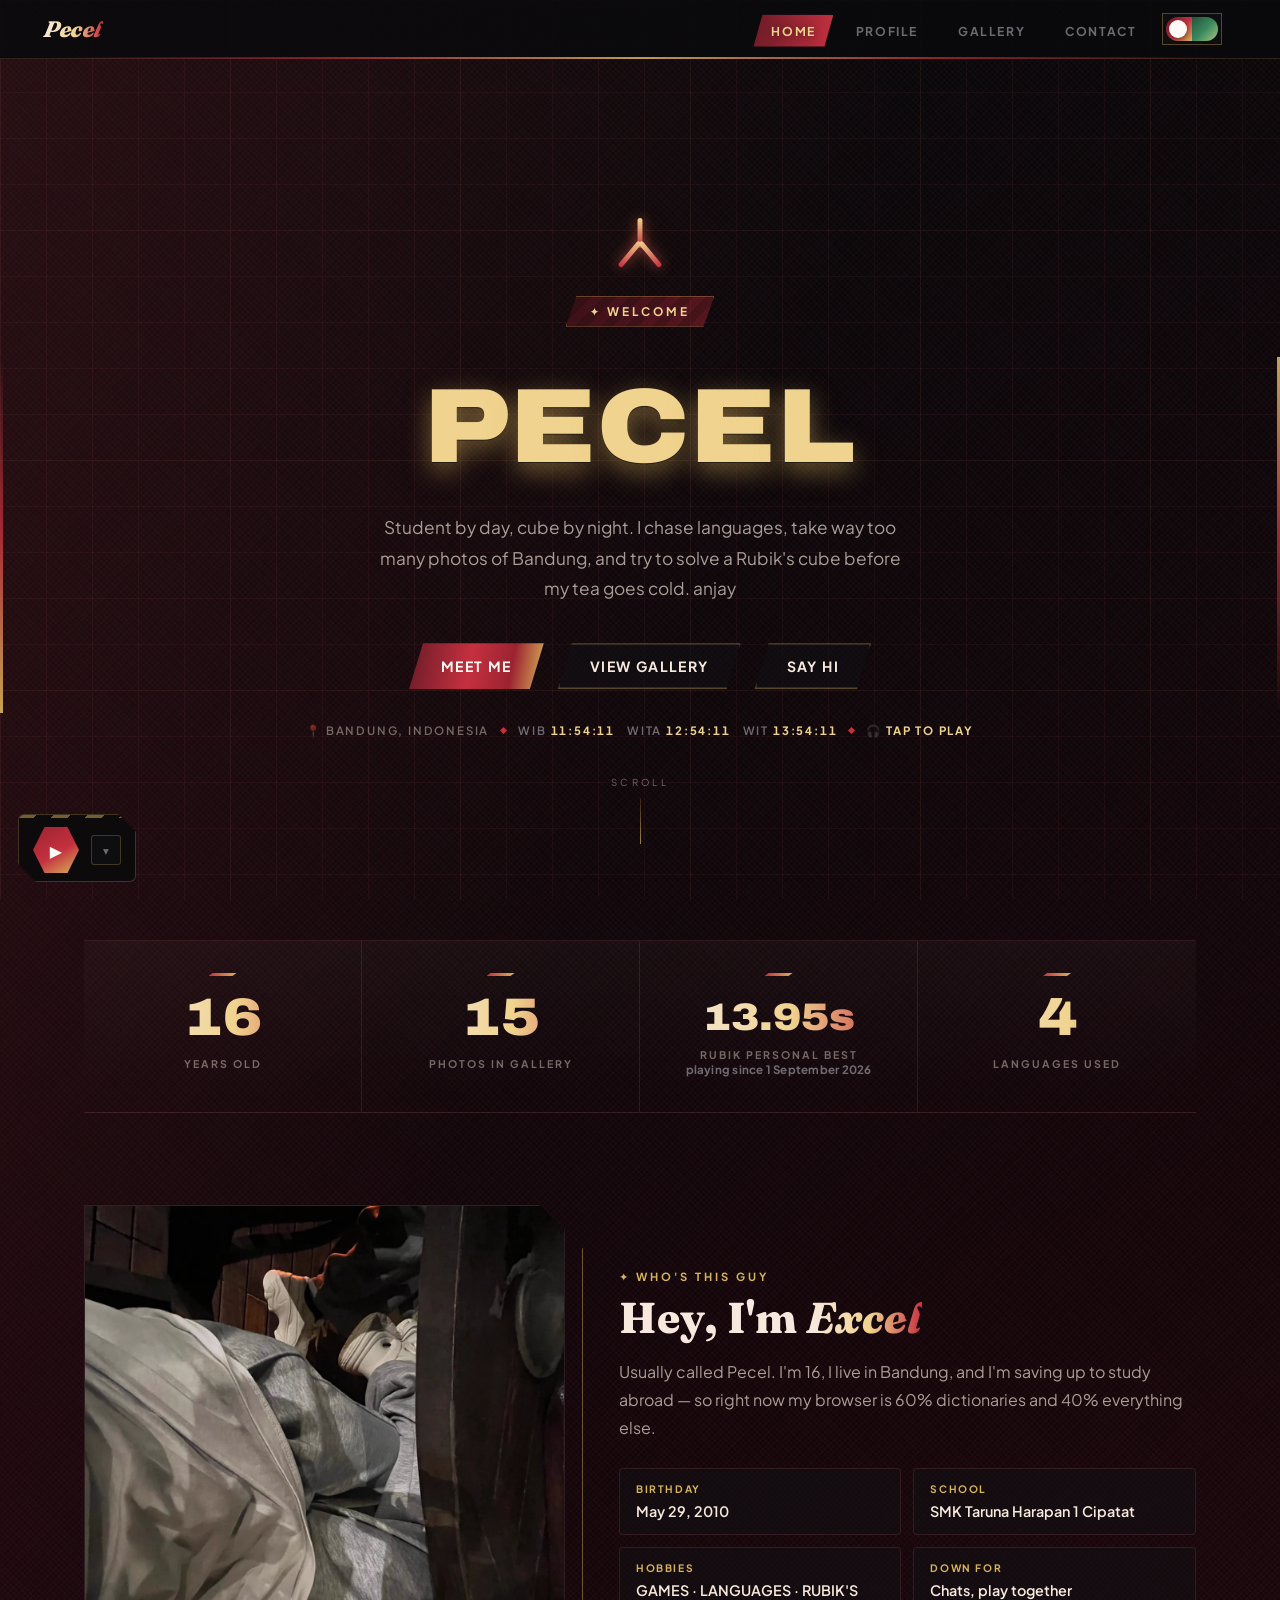
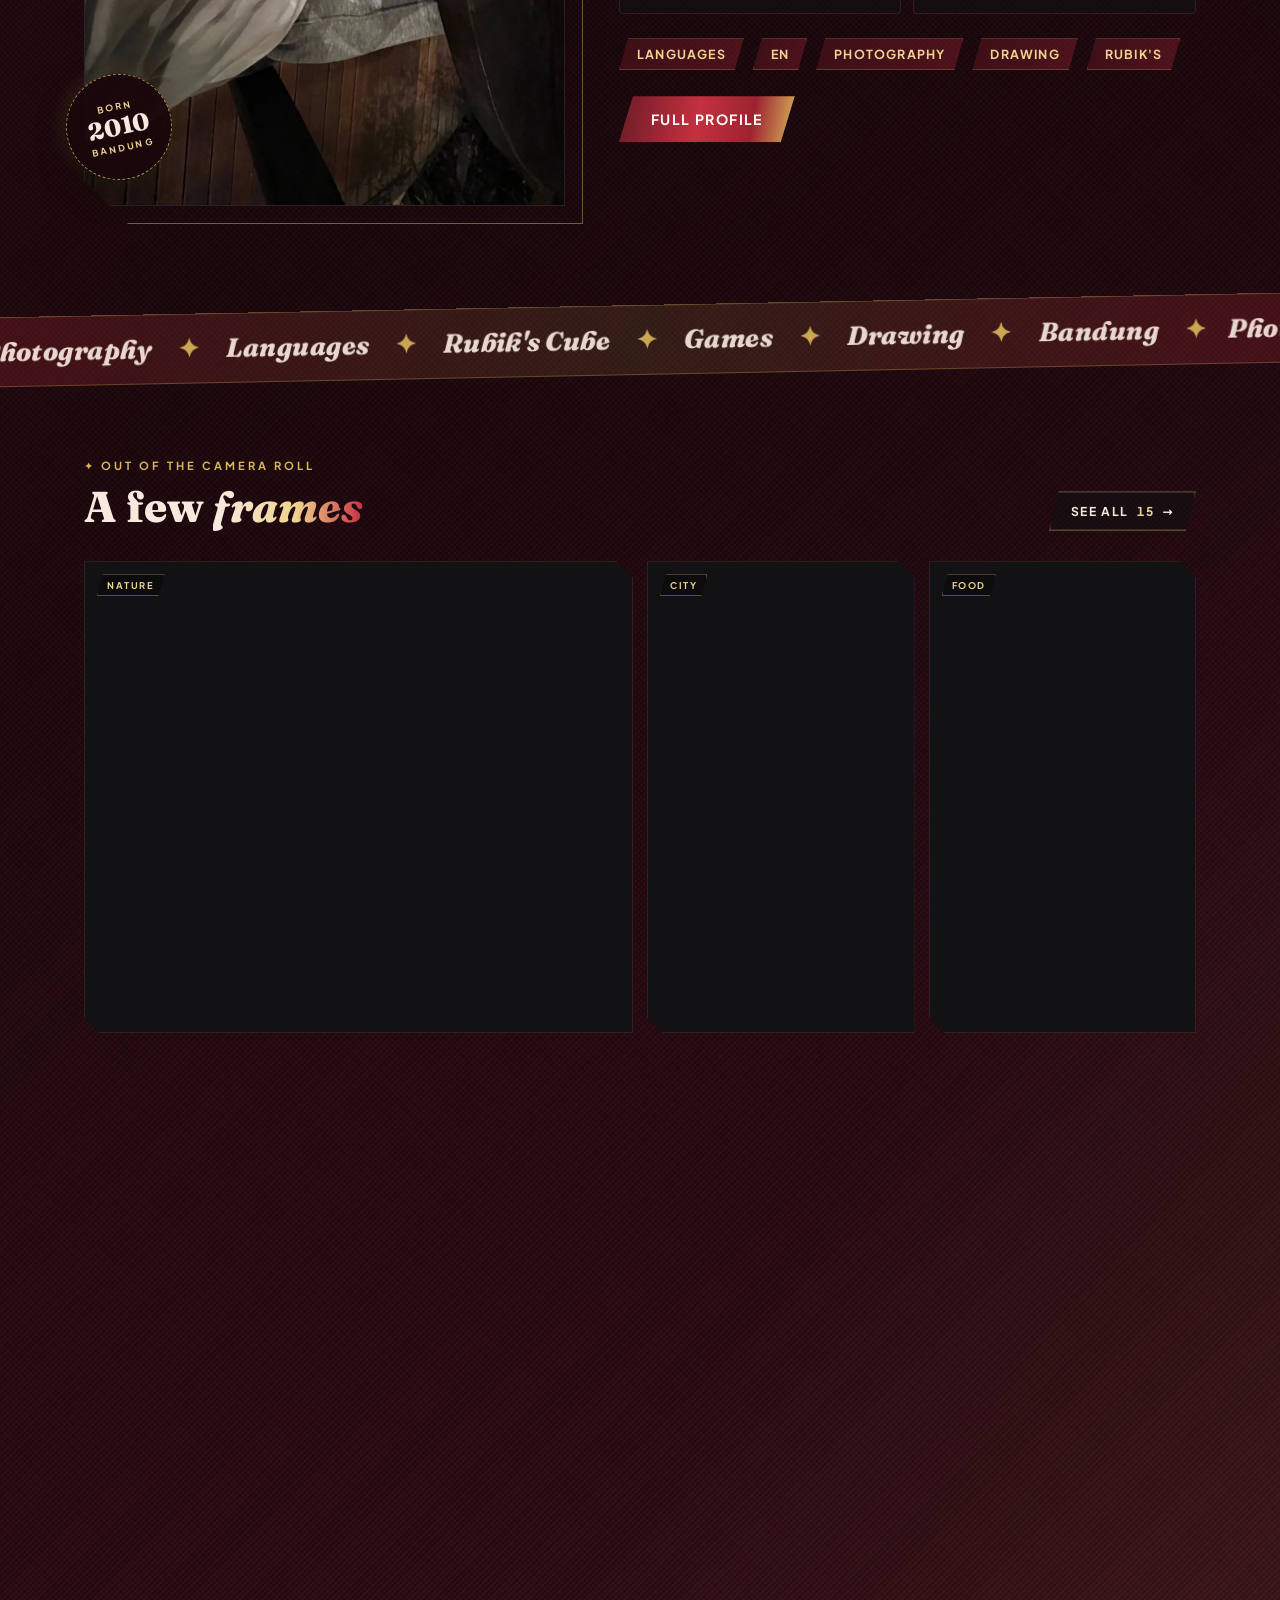
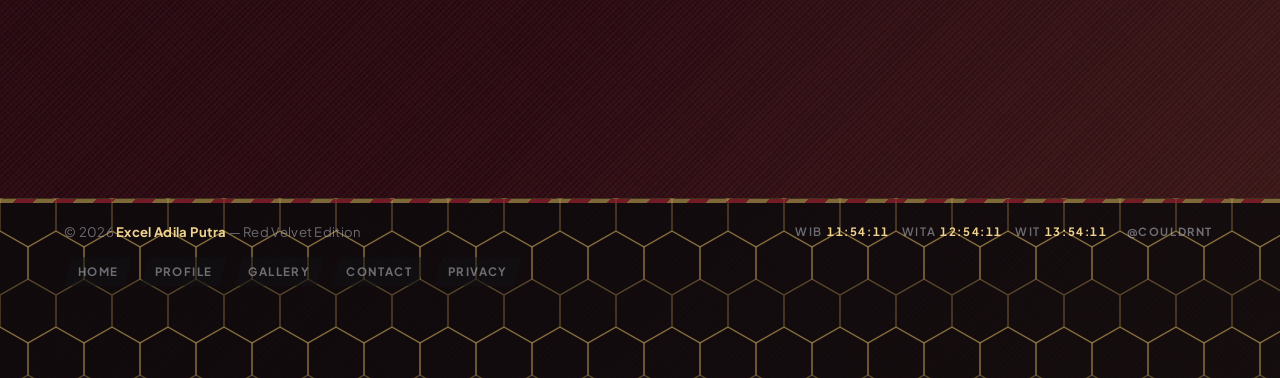
==== commit eb046dea: "add owner-only star to promote a photo to the special hero" ====
--- a/index.html
+++ b/index.html
@@ -613,6 +613,9 @@
             </div>
             <img id="secret-photo-1" alt="Special photo" hidden
               src="[data-uri]">
+            <button type="button" id="secret-hero-star" class="photo-star hero-star" hidden
+              aria-pressed="false" title="Make this the special photo"
+              aria-label="Make this the special photo">★</button>
           </div>
           <div class="secret-hero-caption" id="secret-hero-caption">
             <span id="secret-hero-title" data-edit="secret.hero-title">Special Photo</span>
--- a/css/site.css
+++ b/css/site.css
@@ -5894,6 +5894,58 @@
       transform: scale(1.08);
     }
 
+    .photo-star {
+      position: absolute;
+      top: 10px;
+      left: 10px;
+      z-index: 5;
+      display: none;
+      align-items: center;
+      justify-content: center;
+      width: 30px;
+      height: 30px;
+      padding: 0;
+      border: 1px solid rgba(var(--gold-rgb), 0.55);
+      border-radius: 50%;
+      background: rgba(var(--ink-deep-rgb), 0.82);
+      color: var(--gold-soft);
+      font-size: 0.95rem;
+      line-height: 1;
+      cursor: pointer;
+      backdrop-filter: blur(6px);
+      transition: background 0.2s, color 0.2s, transform 0.2s;
+    }
+
+    body.owner .photo-star {
+      display: flex;
+    }
+
+    .photo-star[hidden] {
+      display: none !important;
+    }
+
+    .photo-star:hover {
+      background: var(--gold);
+      color: #1a0d12;
+      transform: scale(1.08);
+    }
+
+    .photo-star.on {
+      background: var(--gold);
+      border-color: #fff3c4;
+      color: #1a0d12;
+      box-shadow: 0 0 14px rgba(var(--gold-rgb), 0.55);
+    }
+
+    .hero-star {
+      top: -4px;
+      right: -4px;
+      left: auto;
+      width: 34px;
+      height: 34px;
+      font-size: 1.05rem;
+    }
+
     .secret-frame {
       position: relative;
     }
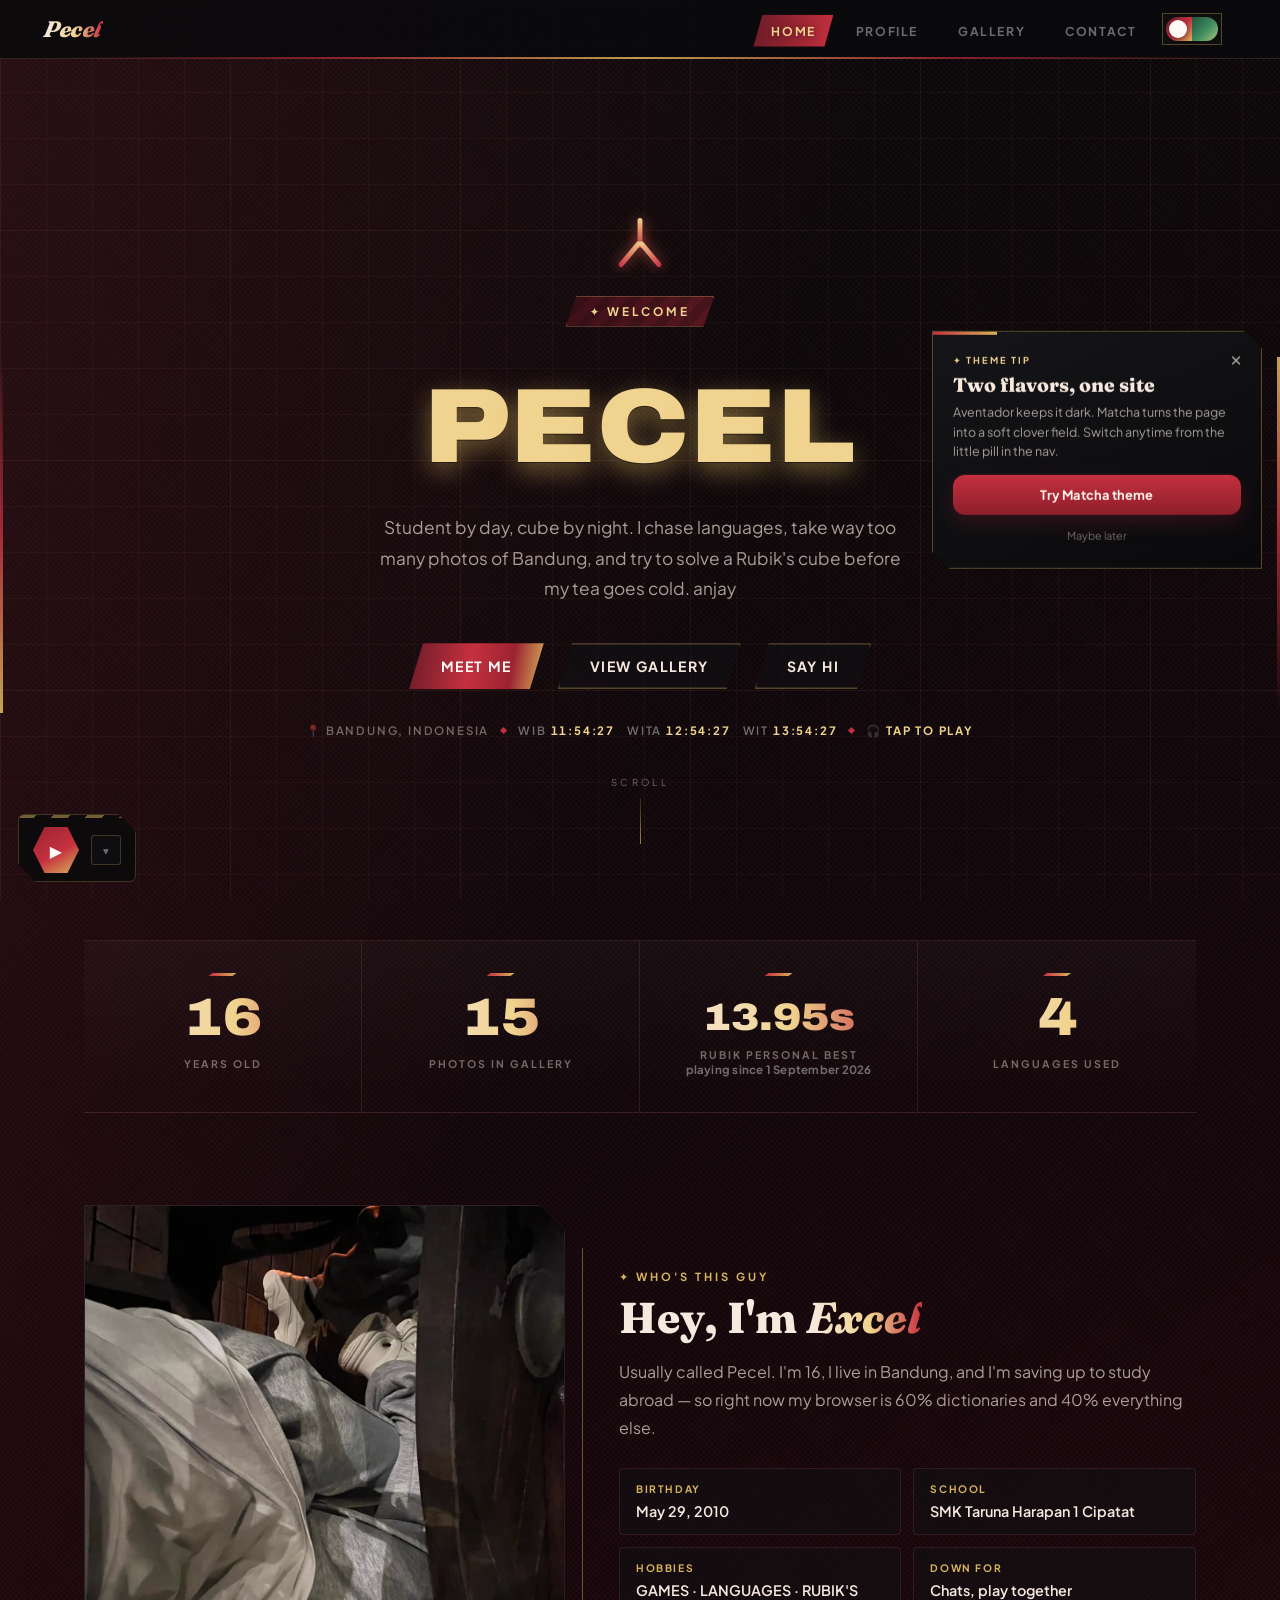
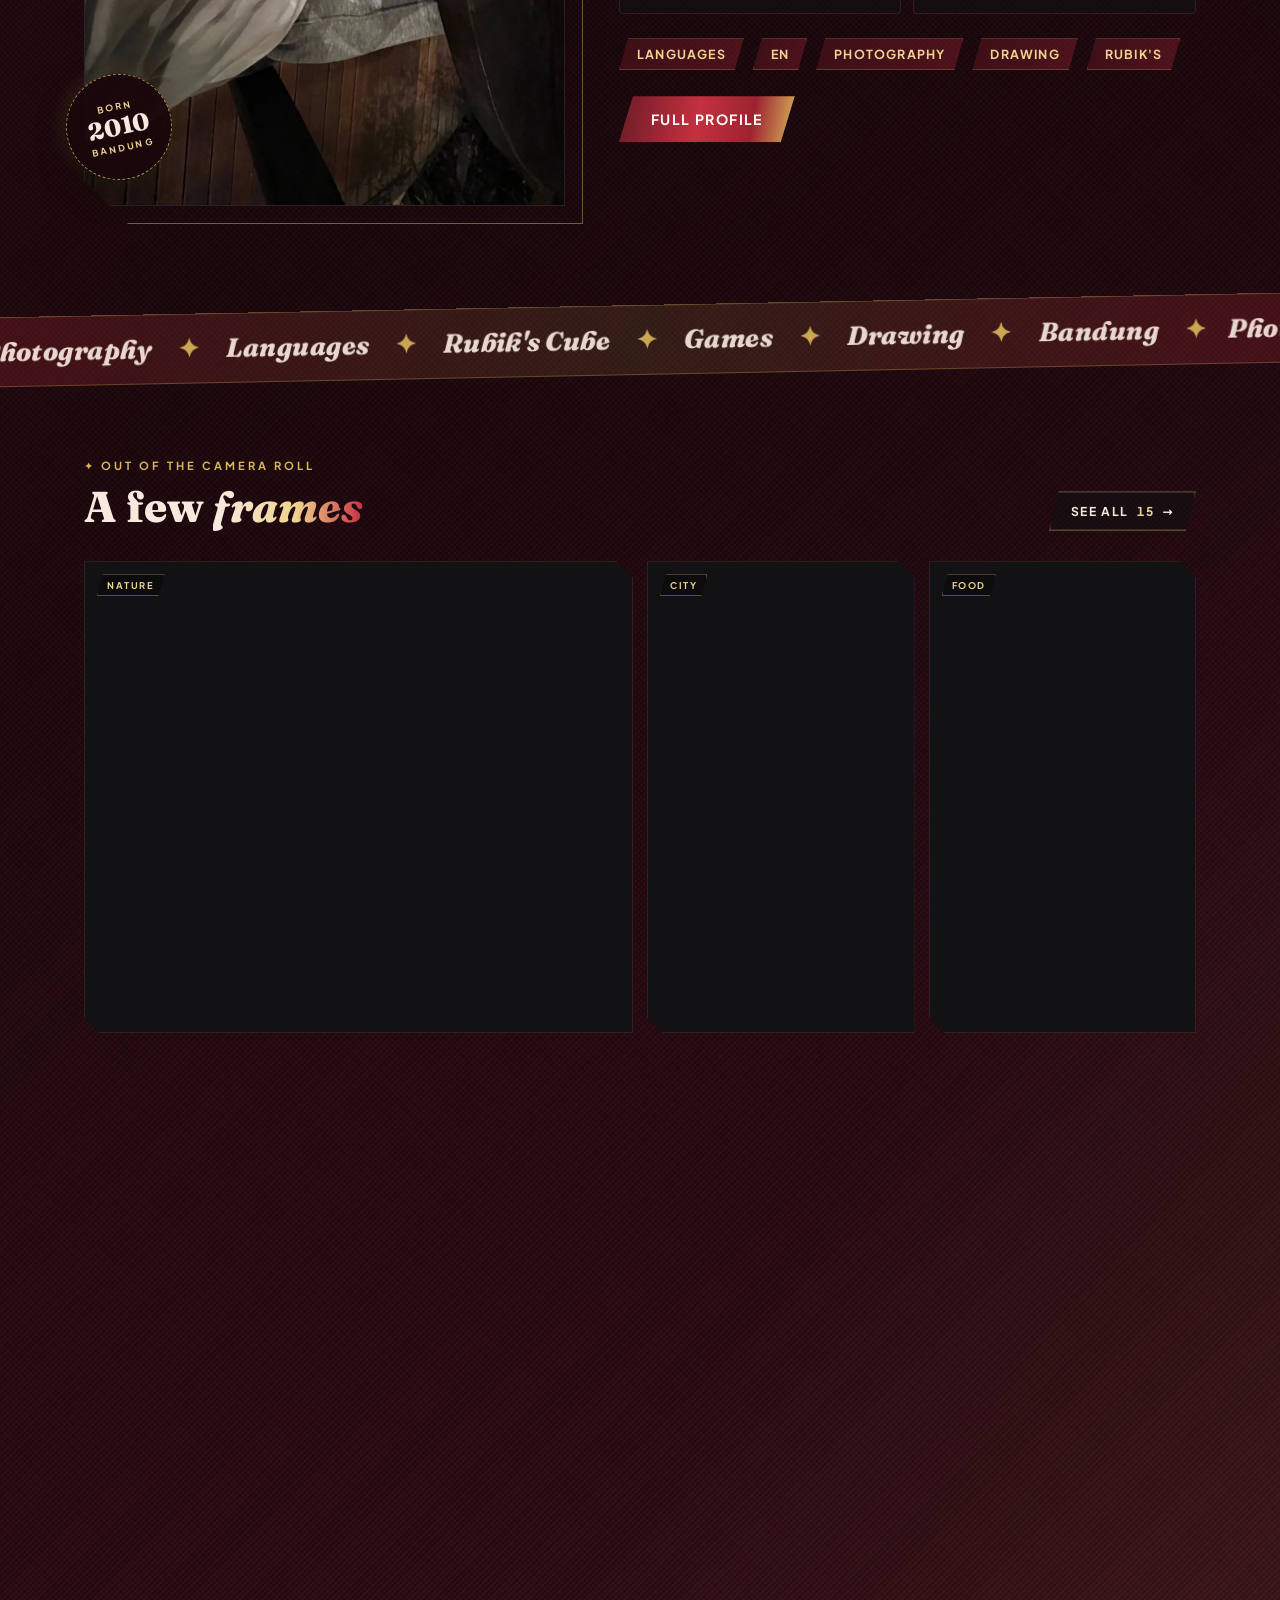
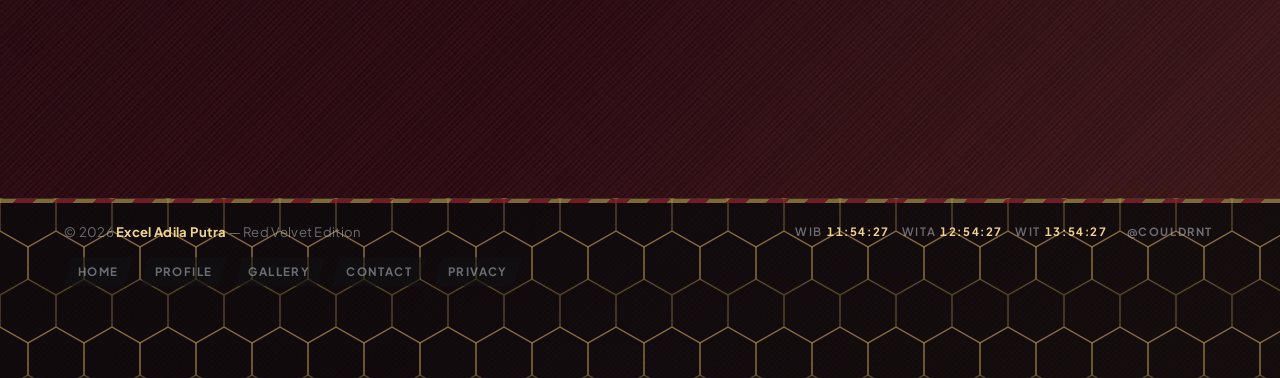
==== commit 9d4d6f26: "remove email and subject fields from contact form" ====
--- a/index.html
+++ b/index.html
@@ -528,19 +528,6 @@
                 required>
             </div>
 
-            <div class="form-row">
-              <div class="form-group">
-                <label for="email">Email <span class="label-opt">(optional)</span></label>
-                <input type="email" id="email" name="email" placeholder="you@example.com" maxlength="120"
-                  autocomplete="email" inputmode="email">
-              </div>
-
-              <div class="form-group">
-                <label for="subject">Subject <span class="label-opt">(optional)</span></label>
-                <input type="text" id="subject" name="subject" placeholder="What's this about?" maxlength="120">
-              </div>
-            </div>
-
             <div class="form-group">
               <label for="pesan">Message <span aria-hidden="true">*</span></label>
               <textarea id="pesan" name="message" rows="5" placeholder="Write your message here..." maxlength="2000"
@@ -553,8 +540,7 @@
             <button type="submit" class="btn-primary btn-submit">
               <span class="btn-text">Send Message</span>
             </button>
-            <p class="form-note">Messages land straight in the owner inbox. Your email is only used if you want a
-              reply.</p>
+            <p class="form-note">Messages land straight in the owner inbox.</p>
           </form>
 
           <div class="success-msg" id="success-msg">
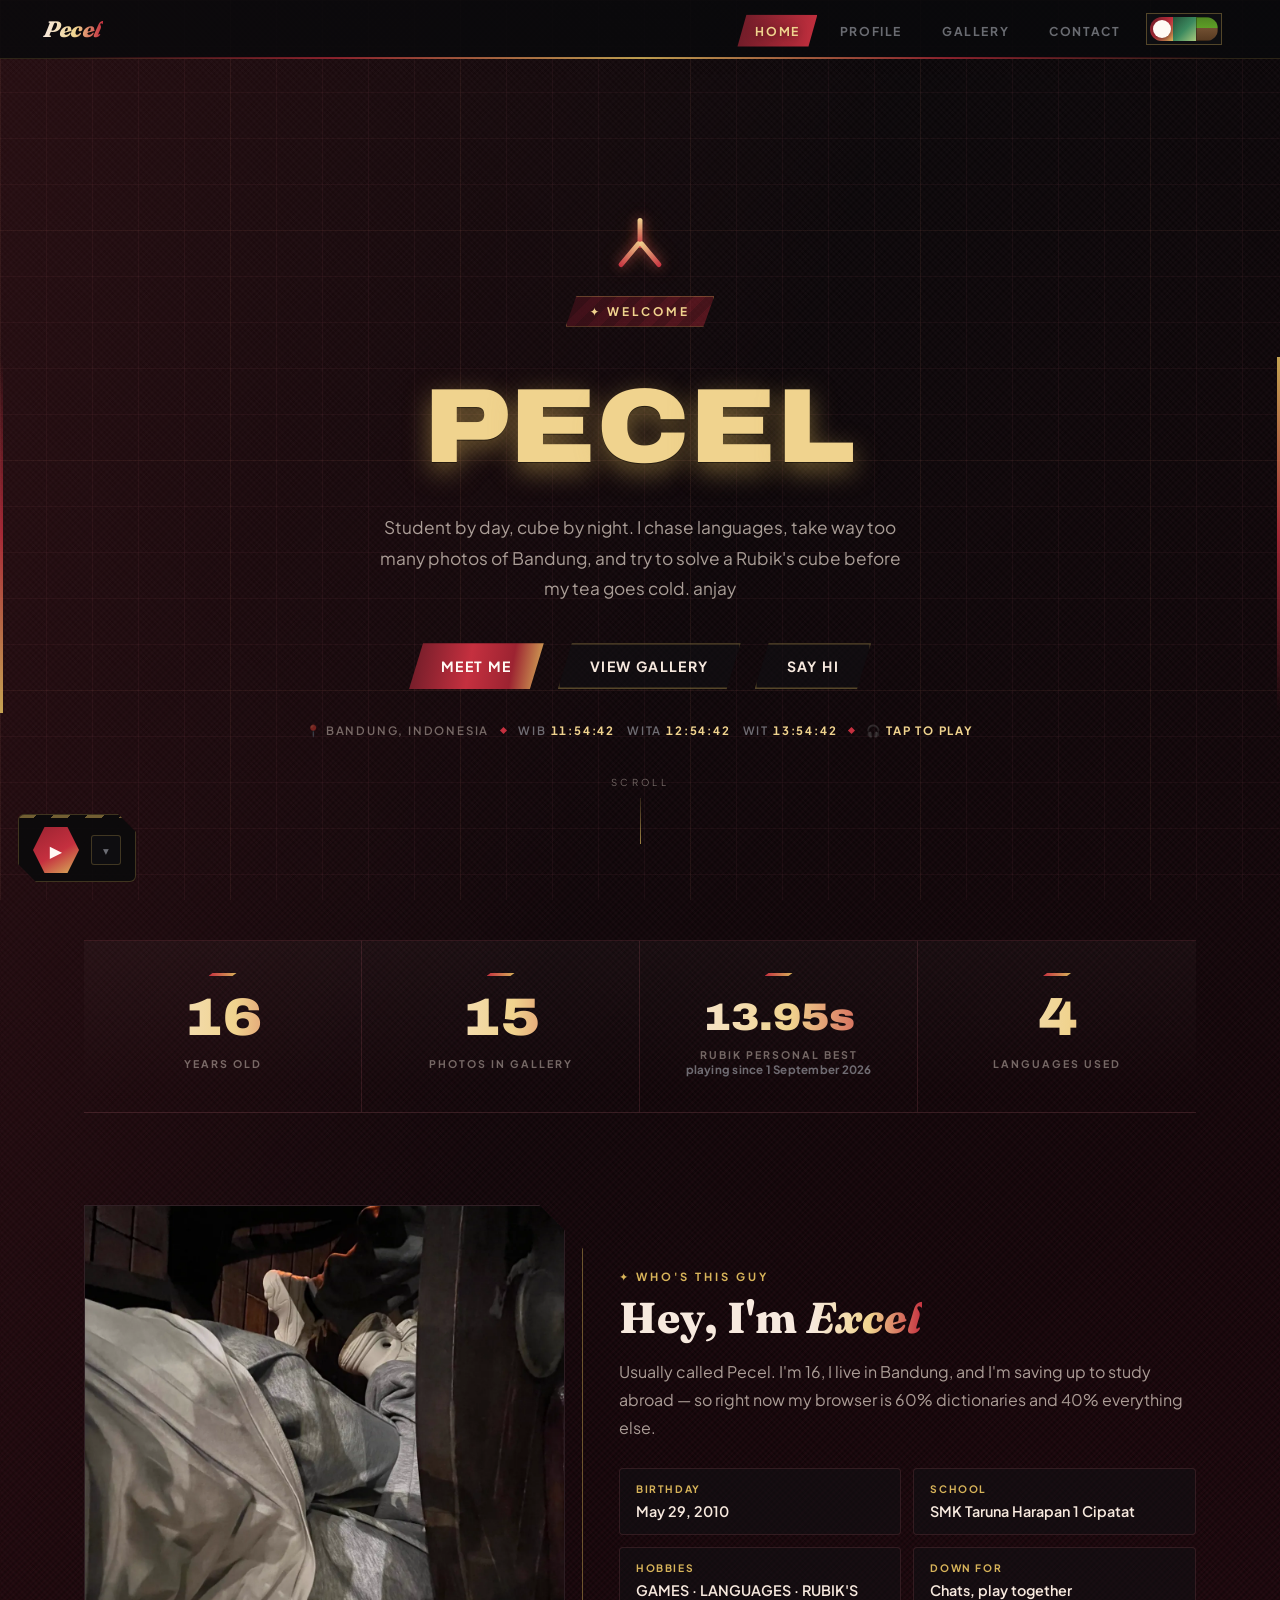
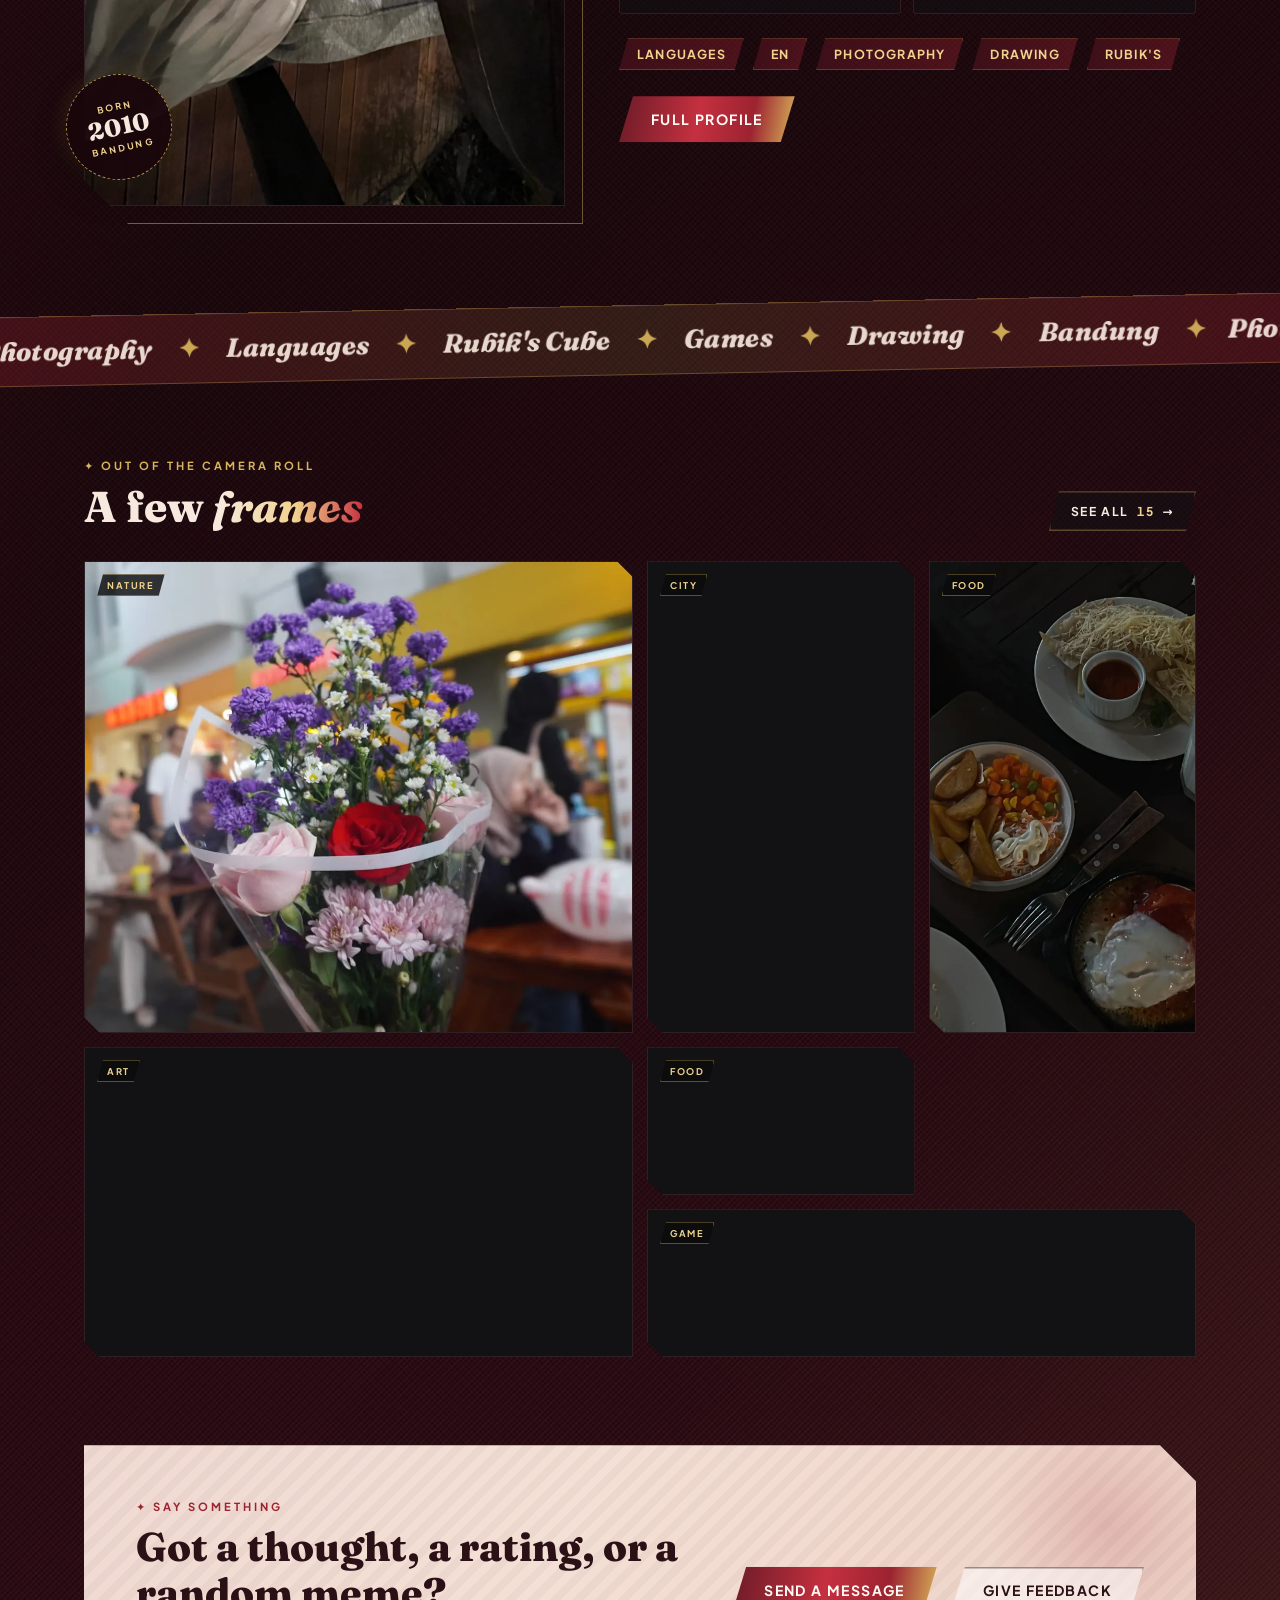
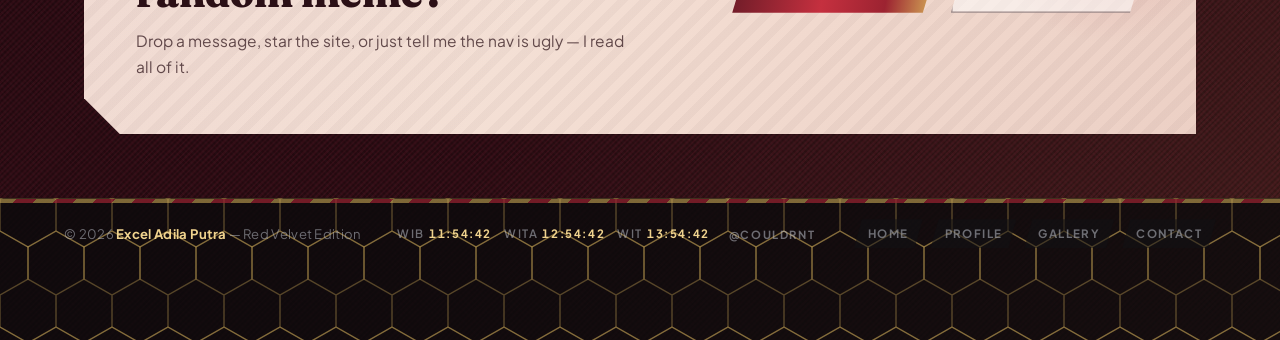
==== commit 40c127dd: "feat: aesthetic minecraft plains biome, purge aventador header artifacts, and polish matcha theme" ====
--- a/index.html
+++ b/index.html
@@ -22,7 +22,8 @@
   <meta property="og:image:height" content="630">
   <meta name="twitter:card" content="summary_large_image">
   <meta name="twitter:title" content="exyn — Excel Adila Putra">
-  <meta name="twitter:description" content="Student, photo taker, language nerd and Rubik's cube speedcuber from Bandung.">
+  <meta name="twitter:description"
+    content="Student, photo taker, language nerd and Rubik's cube speedcuber from Bandung.">
   <meta name="twitter:image" content="https://pecellc.github.io/esyn/img/og.jpg">
   <link rel="icon"
     href="data:image/svg+xml,%3Csvg xmlns='http://www.w3.org/2000/svg' viewBox='0 0 64 64'%3E%3Crect width='64' height='64' rx='14' fill='%231a070c'/%3E%3Cpath d='M32 10 L52 32 L32 54 L12 32 Z' fill='%23d8b45a'/%3E%3Cpath d='M32 20 L44 32 L32 44 L20 32 Z' fill='%239c2331'/%3E%3C/svg%3E">
@@ -30,6 +31,11 @@
   <link rel="apple-touch-icon" href="img/icons/apple-touch-icon.png">
   <link rel="preload" href="fonts/files/k3kQo8UDI-1M0wlSfdnoLg.woff2" as="font" type="font/woff2" crossorigin>
   <link rel="preload" href="fonts/files/sA88c7O9yZ4KMCoOg4Ko20yw.woff2" as="font" type="font/woff2" crossorigin>
+  <link rel="preconnect" href="https://fonts.googleapis.com">
+  <link rel="preconnect" href="https://fonts.gstatic.com" crossorigin>
+  <link
+    href="https://fonts.googleapis.com/css2?family=Press+Start+2P&family=Silkscreen:wght@400;700&family=VT323&display=swap"
+    rel="stylesheet">
   <script>
     document.documentElement.className += ' js';
     (function () {
@@ -47,15 +53,20 @@
         }
       } catch (e) { }
     })();
-    // Tema dibaca sebelum paint biar nggak ada kedip Aventador -> Matcha.
+    // Tema dibaca sebelum paint biar nggak ada kedip Aventador -> Matcha -> Minecraft.
     (function () {
       try {
-        if (localStorage.getItem('rv-theme-v1') === 'matcha') {
+        var t = localStorage.getItem('rv-theme-v1');
+        var meta = document.querySelector('meta[name="theme-color"]');
+        var scheme = document.querySelector('meta[name="color-scheme"]');
+        if (t === 'matcha') {
           document.documentElement.setAttribute('data-theme', 'matcha');
-          var meta = document.querySelector('meta[name="theme-color"]');
           if (meta) meta.setAttribute('content', '#c9dcb0');
-          var scheme = document.querySelector('meta[name="color-scheme"]');
           if (scheme) scheme.setAttribute('content', 'light');
+        } else if (t === 'minecraft') {
+          document.documentElement.setAttribute('data-theme', 'minecraft');
+          if (meta) meta.setAttribute('content', '#629ced');
+          if (scheme) scheme.setAttribute('content', 'dark');
         }
       } catch (e) { }
     })();
@@ -81,14 +92,16 @@
     </ul>
     <div class="nav-right">
       <button class="theme-switch" id="theme-switch" type="button" role="switch" aria-checked="false"
-        aria-label="Theme: Aventador. Switch to Matcha" title="Switch theme: Aventador / Matcha">
+        aria-label="Theme: Aventador. Switch to Matcha" title="Switch theme: Aventador / Matcha / Minecraft">
         <span class="ts-track" aria-hidden="true">
-          <span class="ts-half ts-lambo"></span>
-          <span class="ts-half ts-matcha"></span>
+          <span class="ts-half ts-lambo" title="Aventador"></span>
+          <span class="ts-half ts-matcha" title="Matcha"></span>
+          <span class="ts-half ts-mc" title="Minecraft"></span>
           <span class="ts-knob"></span>
         </span>
       </button>
-      <button type="button" class="nav-burger" id="nav-burger" aria-label="Open menu" aria-expanded="false" aria-controls="nav-drawer">
+      <button type="button" class="nav-burger" id="nav-burger" aria-label="Open menu" aria-expanded="false"
+        aria-controls="nav-drawer">
         <span></span><span></span><span></span>
       </button>
     </div>
@@ -125,6 +138,14 @@
         <div class="y-sign" aria-hidden="true"><i></i><i></i><i></i></div>
         <div class="hero-badge">✦ Welcome</div>
         <h1 class="hero-title" id="hero-title"><span class="accent">pecel</span></h1>
+        <div class="mc-hud-bar" aria-hidden="true">
+          <span class="mc-hearts" title="Health: 20/20">❤❤❤❤❤❤❤❤❤❤</span>
+          <div class="mc-xp-track">
+            <div class="mc-xp-fill"></div>
+            <span class="mc-xp-lvl">16</span>
+          </div>
+          <span class="mc-food" title="Food: 20/20">🍗🍗🍗🍗🍗🍗🍗🍗🍗🍗</span>
+        </div>
         <p class="hero-desc" data-edit="home.hero-desc">
           Student by day, cube by night. I chase languages, take way too many photos
           of Bandung, and try to solve a Rubik's cube before my tea goes cold. anjay
@@ -164,7 +185,8 @@
           <div class="stat" data-reveal>
             <div class="stat-num stat-words">13.95s</div>
             <div class="stat-label">Rubik personal best <br>
-              <span class="stat-note">playing since 1 September 2026</span></div>
+              <span class="stat-note">playing since 1 September 2026</span>
+            </div>
           </div>
           <div class="stat" data-reveal>
             <div class="stat-num" data-count="4">4</div>
@@ -365,7 +387,8 @@
           </a>
 
           <div class="video-side">
-            <button type="button" class="lock-btn" id="lock-btn" title="Hidden page" aria-label="Hidden page">🔒</button>
+            <button type="button" class="lock-btn" id="lock-btn" title="Hidden page"
+              aria-label="Hidden page">🔒</button>
             <span class="lock-label" id="lock-label">Secret</span>
           </div>
         </div>
@@ -384,12 +407,10 @@
               <div class="scramble-actions">
                 <button class="scramble-btn" id="rb-scramble-new" type="button"
                   title="Reset / generate a new scramble">↻ Reset</button>
-                <button class="scramble-btn" id="rb-scramble-copy" type="button"
-                  title="Copy scramble">⧉ Copy</button>
+                <button class="scramble-btn" id="rb-scramble-copy" type="button" title="Copy scramble">⧉ Copy</button>
               </div>
             </div>
-            <button class="scramble-text" id="rb-scramble" type="button"
-              title="Click to copy the scramble">…</button>
+            <button class="scramble-text" id="rb-scramble" type="button" title="Click to copy the scramble">…</button>
           </div>
 
           <div class="timer-player">
@@ -599,9 +620,8 @@
             </div>
             <img id="secret-photo-1" alt="Special photo" hidden
               src="[data-uri]">
-            <button type="button" id="secret-hero-star" class="photo-star hero-star" hidden
-              aria-pressed="false" title="Make this the special photo"
-              aria-label="Make this the special photo">★</button>
+            <button type="button" id="secret-hero-star" class="photo-star hero-star" hidden aria-pressed="false"
+              title="Make this the special photo" aria-label="Make this the special photo">★</button>
           </div>
           <div class="secret-hero-caption" id="secret-hero-caption">
             <span id="secret-hero-title" data-edit="secret.hero-title">Special Photo</span>
@@ -635,7 +655,6 @@
       <a href="#/profil">Profile</a>
       <a href="#/galeri">Gallery</a>
       <a href="#/kontak">Contact</a>
-      <a href="privacy.html">Privacy</a>
     </div>
   </footer>
 
@@ -665,8 +684,9 @@
   <aside class="rate-pop theme-pop" id="theme-pop" role="dialog" aria-labelledby="theme-pop-title" inert>
     <button class="rate-pop-close" id="theme-pop-close" type="button" aria-label="Close theme tip">×</button>
     <div class="rate-pop-badge">✦ Theme tip</div>
-    <h3 class="rate-pop-title" id="theme-pop-title">Two flavors, one site</h3>
-    <p class="rate-pop-sub">Aventador keeps it dark. Matcha turns the page into a soft clover field. Switch anytime
+    <h3 class="rate-pop-title" id="theme-pop-title">Three flavors, one site</h3>
+    <p class="rate-pop-sub">Aventador keeps it dark. Matcha goes leafy green. Minecraft turns the site into 8-bit blocks
+      &amp; stone buttons! Switch anytime
       from the little pill in the nav.</p>
     <button class="theme-pop-cta" id="theme-pop-cta" type="button">Try Matcha theme</button>
     <button class="theme-pop-later" id="theme-pop-later" type="button">Maybe later</button>
@@ -853,8 +873,8 @@
       <div class="pw-lock-badge">💬</div>
       <h3 id="fb-title">Give me feedback</h3>
       <p>Say anything about this site — posted as <b>Anonymous</b>, you can send many times.</p>
-      <textarea id="fb-text" class="fb-input" rows="4" maxlength="1000"
-        placeholder="Your feedback about this site..." aria-label="Your feedback about this site"></textarea>
+      <textarea id="fb-text" class="fb-input" rows="4" maxlength="1000" placeholder="Your feedback about this site..."
+        aria-label="Your feedback about this site"></textarea>
       <div class="pw-error" id="fb-error">Write something first</div>
       <div class="pw-actions">
         <button type="button" class="btn-outline" id="fb-cancel">Cancel</button>
@@ -868,8 +888,8 @@
       <button type="button" class="lightbox-close" id="lightbox-close" aria-label="Close">✕</button>
       <button type="button" class="lightbox-nav lb-prev" id="lb-prev" aria-label="Previous photo">‹</button>
       <button type="button" class="lightbox-nav lb-next" id="lb-next" aria-label="Next photo">›</button>
-      <img id="lightbox-img"
-        src="[data-uri]" alt="">
+      <img id="lightbox-img" src="[data-uri]"
+        alt="">
       <div class="lightbox-caption">
         <span class="lightbox-count" id="lightbox-count">1 / 15</span>
         <h3 id="lightbox-title">Photo</h3>
--- a/css/site.css
+++ b/css/site.css
@@ -2921,6 +2921,54 @@
       }
     }
 
+    /* --- MINECRAFT FX: Entity Phantom Melayang & Item Minecraft Pop --- */
+    .car-fx.car.phantom {
+      left: -120px;
+      width: 76px;
+      height: 38px;
+      line-height: 0;
+      filter: drop-shadow(0 0 14px rgba(85, 255, 85, 0.75)) drop-shadow(0 8px 16px rgba(0, 0, 0, 0.6));
+      animation: phantomFly linear forwards;
+    }
+
+    @keyframes phantomFly {
+      0% {
+        transform: translateX(0) translateY(0) rotate(-6deg);
+      }
+      25% {
+        transform: translateX(25vw) translateY(36px) rotate(5deg);
+      }
+      60% {
+        transform: translateX(65vw) translateY(-26px) rotate(-8deg);
+      }
+      100% {
+        transform: translateX(calc(100vw + 160px)) translateY(18px) rotate(3deg);
+      }
+    }
+
+    .car-fx.cash.mc-item {
+      filter: drop-shadow(0 0 10px rgba(85, 255, 255, 0.8)) drop-shadow(0 4px 10px rgba(0, 0, 0, 0.6));
+      animation: mcItemBounce ease-out forwards;
+    }
+
+    @keyframes mcItemBounce {
+      0% {
+        opacity: 0;
+        transform: scale(0.3) translateY(24px);
+      }
+      22% {
+        opacity: 1;
+        transform: scale(1.3) translateY(0);
+      }
+      75% {
+        opacity: 0.95;
+      }
+      100% {
+        opacity: 0;
+        transform: scale(1) translateY(-70px) rotate(15deg);
+      }
+    }
+
     /* ===== FOOTER (di bawah konten, diam di tempat) ===== */
     footer {
       position: relative;
@@ -4306,17 +4354,18 @@
       position: relative;
       display: flex;
       align-items: center;
-      width: 52px;
+      width: 68px;
       height: 24px;
       border-radius: 999px;
       overflow: hidden;
       box-shadow: inset 0 0 0 1px rgba(255, 255, 255, 0.08);
     }
 
-    .ts-half {
-      width: 50%;
+    .ts-half, .ts-third, .ts-swatch {
+      width: 33.333%;
       height: 100%;
       display: block;
+      flex: 0 0 33.333%;
     }
 
     /* swatch kiri: Aventador (merah + emas) */
@@ -4324,9 +4373,15 @@
       background: linear-gradient(135deg, #6b1b27 0%, #c5303f 52%, #d8b45a 100%);
     }
 
-    /* swatch kanan: Matcha (hijau + krem) */
+    /* swatch tengah: Matcha (hijau + krem) */
     .ts-matcha {
       background: linear-gradient(135deg, #24523a 0%, #3c8a5f 52%, #a8c97e 100%);
+    }
+
+    /* swatch kanan: Minecraft (rumput hijau + tanah cokelat block) */
+    .ts-mc {
+      background: linear-gradient(180deg, #4f8522 0%, #5d9e26 44%, #725032 45%, #563920 100%);
+      box-shadow: inset 0 0 0 1px rgba(0, 0, 0, 0.3);
     }
 
     .ts-knob {
@@ -4339,13 +4394,25 @@
       background: var(--frost);
       box-shadow: 0 2px 6px rgba(0, 0, 0, 0.45);
       transform: translateX(0);
-      transition: transform 0.26s cubic-bezier(0.22, 0.7, 0.3, 1);
+      transition: transform 0.26s cubic-bezier(0.22, 0.7, 0.3, 1), border-radius 0.2s ease, background 0.2s ease;
       will-change: transform;
       pointer-events: none;
     }
 
     html[data-theme="matcha"] .ts-knob {
-      transform: translateX(28px);
+      transform: translateX(22px);
+    }
+
+    html[data-theme="minecraft"] .ts-knob {
+      transform: translateX(44px);
+      border-radius: 2px;
+      background: #e2e2e2;
+      box-shadow: inset -2px -2px #555, inset 2px 2px #fff, 0 2px 5px rgba(0, 0, 0, 0.6);
+    }
+
+    /* HUD Bar: disembunyikan di Aventador & Matcha */
+    .mc-hud-bar {
+      display: none !important;
     }
 
     @media (prefers-reduced-motion: reduce) {
@@ -6575,6 +6642,15 @@
       background: #8cbf8e;
     }
 
+    html[data-theme="matcha"] .page-header::before,
+    html[data-theme="matcha"] .page-header::after {
+      display: none !important;
+    }
+
+    html[data-theme="matcha"] .page-header {
+      padding: 56px 6vw 20px;
+    }
+
     html[data-theme="matcha"] .page-header h1 {
       font-weight: 600;
       letter-spacing: -0.02em;
@@ -7206,9 +7282,1196 @@
       }
     }
 
+    /* --- rating card di kontak (Matcha: tenang, rounded, tanpa tabrakan) --- */
+    html[data-theme="matcha"] .rating-card {
+      position: relative;
+      display: flex;
+      flex-direction: column;
+      align-items: center;
+      text-align: center;
+      background: rgba(255, 255, 255, 0.7);
+      border: 1px solid rgba(63, 125, 78, 0.22);
+      border-radius: 20px;
+      box-shadow: 0 10px 28px rgba(63, 125, 78, 0.08);
+      padding: 24px 20px;
+      margin-top: 26px;
+    }
+
+    html[data-theme="matcha"] .rating-title {
+      color: #2c4d34;
+      font-weight: 700;
+    }
+
+    html[data-theme="matcha"] .rating-stars .star-btn {
+      color: rgba(95, 143, 74, 0.25);
+    }
+
+    html[data-theme="matcha"] .rating-stars .star-btn:hover,
+    html[data-theme="matcha"] .rating-stars .star-btn.hover {
+      color: #4f8b5c;
+    }
+
+    html[data-theme="matcha"] .rating-stars .star-btn.on {
+      color: #e5a93b;
+      text-shadow: 0 0 14px rgba(229, 169, 59, 0.45);
+    }
+
+    html[data-theme="matcha"] .rating-overall {
+      display: flex;
+      align-items: center;
+      justify-content: center;
+      gap: 14px;
+      padding: 10px 18px;
+      background: rgba(140, 191, 142, 0.12);
+      border: 1px solid rgba(63, 125, 78, 0.18);
+      border-radius: 999px;
+      margin-bottom: 12px;
+    }
+
+    html[data-theme="matcha"] .rating-avg {
+      color: #2c4d34;
+      font-weight: 700;
+    }
+
+    html[data-theme="matcha"] .rating-count {
+      color: #4f8b5c;
+      font-weight: 600;
+    }
+
+    html[data-theme="matcha"] .fb-placeholder {
+      position: static;
+      display: inline-block;
+      margin-top: 8px;
+      padding: 6px 16px;
+      border-radius: 999px;
+      background: rgba(140, 191, 142, 0.18);
+      border: 1px solid rgba(63, 125, 78, 0.22);
+      color: #2c4d34;
+      font-weight: 600;
+      opacity: 0.85;
+      cursor: pointer;
+      transition: all 0.2s;
+    }
+
+    html[data-theme="matcha"] .fb-placeholder:hover {
+      opacity: 1;
+      background: rgba(140, 191, 142, 0.35);
+      color: #1a3321;
+    }
+
     /* ==========================================================
-       FIXES + EXTRA STATS
+       THEME: MINECRAFT — "blocky" (Pixel fonts, stone buttons,
+       hotbar nav, item frames, XP level, and GUI windows)
        ========================================================== */
+    html[data-theme="minecraft"] {
+      --font-display: 'Silkscreen', 'Press Start 2P', monospace;
+      --font-hero: 'Silkscreen', 'Press Start 2P', monospace;
+      --font-body: 'Silkscreen', monospace;
+
+      --radius-s: 0px;
+      --radius-m: 0px;
+      --radius-l: 0px;
+
+      /* Minecraft Palette: Cerah & Bertekstur Batu/Kayu/Diamond */
+      --cream: #ffffff;
+      --cream-dim: #f5f5f5;
+      --cream-faint: #e0e0e0;
+      --steel: #e8e8e8;
+      --steel-dim: #d4d4d4;
+      --frost: #ffffff;
+
+      --carbon: #36322f;
+      --carbon-2: #403c38;
+      --ink-warm: #2c2926;
+      --ink-deep: #252220;
+      --ink-deepest: #1c1a18;
+
+      --velvet-950: #0a140d;
+      --velvet-900: #122416;
+      --velvet-800: #1e3a24;
+      --velvet-700: #2b5434;
+      --velvet-600: #3e794b;
+      --velvet-500: #55ff55; /* Minecraft XP Green */
+      --velvet-400: #55ffff; /* Diamond Cyan */
+      --rose: #ff5555;       /* Redstone Red */
+      --rose-soft: #aa0000;
+      --gold: #ffaa00;       /* Minecraft Gold / Splash */
+      --gold-soft: #dfa228;
+
+      --card: #3a3633;
+      --card-strong: #45413c;
+      --line: #54504a;
+      --line-soft: #3f3b37;
+      --line-gold: #ffaa00;
+      --grad-accent: linear-gradient(90deg, #55ff55, #55ffff);
+      --grad-text: linear-gradient(90deg, #ffffff 0%, #55ffff 100%);
+
+      --gold-rgb: 255, 170, 0;
+      --gold-soft-rgb: 223, 162, 40;
+      --velvet-500-rgb: 85, 255, 85;
+      --velvet-400-rgb: 85, 255, 255;
+      --velvet-700-rgb: 43, 84, 52;
+      --velvet-800-rgb: 30, 58, 36;
+      --velvet-900-rgb: 18, 36, 22;
+
+      /* Minecraft Plains Biome SVGs (Sun, Pixel Clouds, Rolling Hills with Oak Trees, Grass Blocks & Wildflowers) */
+      --hex-pattern: none;
+      --mc-sun: url("data:image/svg+xml,%3Csvg xmlns='http://www.w3.org/2000/svg' width='64' height='64' viewBox='0 0 64 64' shape-rendering='crispEdges'%3E%3Crect width='64' height='64' fill='%23ffffcc' fill-opacity='0.22'/%3E%3Crect x='8' y='8' width='48' height='48' fill='%23ffffea' stroke='%23ffea78' stroke-width='2'/%3E%3Crect x='14' y='14' width='36' height='36' fill='%23ffffff'/%3E%3C/svg%3E");
+
+      --mc-clouds: url("data:image/svg+xml,%3Csvg xmlns='http://www.w3.org/2000/svg' width='640' height='150' viewBox='0 0 640 150' shape-rendering='crispEdges'%3E%3Cg fill='%23ffffff' fill-opacity='0.92'%3E%3Crect x='30' y='26' width='210' height='32'/%3E%3Crect x='60' y='12' width='130' height='14'/%3E%3Crect x='120' y='58' width='90' height='12'/%3E%3Crect x='340' y='44' width='240' height='30'/%3E%3Crect x='390' y='28' width='150' height='16'/%3E%3Crect x='370' y='74' width='120' height='12'/%3E%3C/g%3E%3Cg fill='%23c2d6ed' fill-opacity='0.92'%3E%3Crect x='30' y='58' width='90' height='12'/%3E%3Crect x='120' y='70' width='90' height='8'/%3E%3Crect x='490' y='74' width='90' height='12'/%3E%3Crect x='370' y='86' width='120' height='8'/%3E%3C/g%3E%3C/svg%3E");
+
+      --mc-plains: url("data:image/svg+xml,%3Csvg xmlns='http://www.w3.org/2000/svg' width='480' height='200' viewBox='0 0 480 200' shape-rendering='crispEdges'%3E%3Cg fill='%23457723'%3E%3Crect y='100' width='260' height='100'/%3E%3Crect x='40' y='80' width='180' height='20'/%3E%3Crect x='80' y='64' width='100' height='16'/%3E%3Crect x='280' y='110' width='200' height='90'/%3E%3Crect x='340' y='92' width='120' height='18'/%3E%3C/g%3E%3Cg id='oak1'%3E%3Crect x='124' y='40' width='8' height='28' fill='%23573c22'/%3E%3Crect x='106' y='12' width='44' height='22' fill='%233a691b'/%3E%3Crect x='114' y='2' width='28' height='10' fill='%234c8524'/%3E%3Crect x='106' y='26' width='44' height='8' fill='%23284913'/%3E%3C/g%3E%3Cg id='oak2'%3E%3Crect x='396' y='60' width='8' height='34' fill='%23573c22'/%3E%3Crect x='380' y='32' width='40' height='24' fill='%233a691b'/%3E%3Crect x='388' y='22' width='24' height='10' fill='%234c8524'/%3E%3Crect x='380' y='48' width='40' height='8' fill='%23284913'/%3E%3C/g%3E%3Crect y='156' width='480' height='44' fill='%23725032'/%3E%3Cg fill='%23563920'%3E%3Crect x='18' y='168' width='8' height='6'/%3E%3Crect x='76' y='180' width='10' height='8'/%3E%3Crect x='164' y='172' width='8' height='6'/%3E%3Crect x='260' y='184' width='12' height='6'/%3E%3Crect x='360' y='170' width='8' height='6'/%3E%3Crect x='440' y='182' width='10' height='6'/%3E%3C/g%3E%3Crect y='146' width='480' height='12' fill='%235b8731'/%3E%3Crect y='146' width='480' height='3' fill='%2374ac38'/%3E%3Cg fill='%235b8731'%3E%3Crect x='8' y='158' width='6' height='8'/%3E%3Crect x='28' y='158' width='4' height='5'/%3E%3Crect x='64' y='158' width='8' height='7'/%3E%3Crect x='96' y='158' width='6' height='9'/%3E%3Crect x='140' y='158' width='5' height='6'/%3E%3Crect x='180' y='158' width='8' height='8'/%3E%3Crect x='220' y='158' width='6' height='7'/%3E%3Crect x='270' y='158' width='8' height='9'/%3E%3Crect x='320' y='158' width='5' height='6'/%3E%3Crect x='370' y='158' width='7' height='8'/%3E%3Crect x='420' y='158' width='6' height='7'/%3E%3Crect x='460' y='158' width='8' height='8'/%3E%3C/g%3E%3Cg id='poppy1'%3E%3Crect x='51' y='132' width='2' height='14' fill='%233d6b1d'/%3E%3Crect x='47' y='126' width='10' height='8' fill='%23e61c1c'/%3E%3Crect x='49' y='128' width='6' height='4' fill='%23ff4444'/%3E%3Crect x='51' y='130' width='2' height='2' fill='%233b0000'/%3E%3C/g%3E%3Cg id='dandelion1'%3E%3Crect x='139' y='136' width='2' height='10' fill='%233d6b1d'/%3E%3Crect x='135' y='130' width='10' height='7' fill='%23ffee22'/%3E%3Crect x='137' y='132' width='6' height='3' fill='%23ffc800'/%3E%3C/g%3E%3Cg id='poppy2'%3E%3Crect x='243' y='134' width='2' height='12' fill='%233d6b1d'/%3E%3Crect x='239' y='128' width='10' height='8' fill='%23e61c1c'/%3E%3Crect x='241' y='130' width='6' height='4' fill='%23ff4444'/%3E%3Crect x='243' y='132' width='2' height='2' fill='%233b0000'/%3E%3C/g%3E%3Cg id='dandelion2'%3E%3Crect x='343' y='137' width='2' height='9' fill='%233d6b1d'/%3E%3Crect x='339' y='131' width='10' height='7' fill='%23ffee22'/%3E%3Crect x='341' y='133' width='6' height='3' fill='%23ffc800'/%3E%3C/g%3E%3Cg id='tallgrass'%3E%3Crect x='430' y='136' width='3' height='10' fill='%235b8731'/%3E%3Crect x='434' y='132' width='3' height='14' fill='%2372a838'/%3E%3Crect x='438' y='135' width='3' height='11' fill='%235b8731'/%3E%3C/g%3E%3C/svg%3E");
+
+      scrollbar-color: #635e58 #252220;
+      image-rendering: pixelated;
+    }
+
+    /* Hilangkan semua lengkungan di tema Minecraft (semua kotak/pixel!) */
+    html[data-theme="minecraft"] * {
+      border-radius: 0 !important;
+    }
+
+    html[data-theme="minecraft"] ::selection {
+      background: #5b8731;
+      color: #ffffff;
+    }
+
+    /* --- Latar Belakang: Aesthetic Minecraft Plains Biome (Daytime Sky, Clouds, Sun & Rolling Grass Plains) --- */
+    html[data-theme="minecraft"] body {
+      background-color: #629ced !important;
+      background-image:
+        var(--mc-sun),
+        var(--mc-clouds),
+        linear-gradient(180deg, #629ced 0%, #7db0f7 26%, #aed2ff 50%, #d8ebff 70%, #9ecb55 88%, #5b8731 100%) !important;
+      background-repeat: no-repeat, repeat-x, no-repeat !important;
+      background-position: top 36px right 10%, top 20px left 0, 0 0 !important;
+      background-size: 64px 64px, 640px 150px, 100% 100% !important;
+      background-attachment: fixed, fixed, fixed !important;
+      font-family: 'Silkscreen', monospace;
+      color: #ffffff !important;
+    }
+
+    /* Pemandangan Bioma Plains di Dasar Layar: Rumput, Bunga Poppy & Dandelion, Pohon Oak */
+    html[data-theme="minecraft"] body::before {
+      content: '' !important;
+      position: fixed !important;
+      inset: 0 !important;
+      pointer-events: none !important;
+      z-index: 0 !important;
+      background-image: var(--mc-plains) !important;
+      background-repeat: repeat-x !important;
+      background-position: bottom center !important;
+      background-size: 480px 200px !important;
+      opacity: 0.95 !important;
+    }
+
+    /* Hilangkan gloss sweep dan orb blur yang mengaburkan pemandangan pixel Minecraft */
+    html[data-theme="minecraft"] body::after,
+    html[data-theme="minecraft"] .orb1,
+    html[data-theme="minecraft"] .orb2,
+    html[data-theme="minecraft"] .cursor-glow {
+      display: none !important;
+    }
+
+    /* --- Page Headers & Badges: Bersih dari Aksen Supercar/Aventador --- */
+    html[data-theme="minecraft"] .page-header::before,
+    html[data-theme="minecraft"] .page-header::after {
+      display: none !important;
+    }
+
+    html[data-theme="minecraft"] .page-header {
+      position: relative;
+      text-align: center;
+      padding: 56px 6vw 20px;
+      max-width: 780px;
+      margin: 0 auto;
+    }
+
+    /* Badge: Minecraft Advancement Toast Style (Tanpa Garis Sirip Aventador) */
+    html[data-theme="minecraft"] .page-badge,
+    html[data-theme="minecraft"] .hero-badge,
+    html[data-theme="minecraft"] .info-side .page-badge {
+      display: inline-flex !important;
+      align-items: center !important;
+      gap: 9px !important;
+      clip-path: none !important;
+      border-radius: 0 !important;
+      background: #2b2825 !important;
+      border: 2px solid #55ff55 !important;
+      color: #55ff55 !important;
+      font-family: 'Silkscreen', monospace !important;
+      font-size: 0.74rem !important;
+      font-weight: 700 !important;
+      letter-spacing: 1.5px !important;
+      text-transform: uppercase !important;
+      box-shadow:
+        inset 1px 1px 0 #55ff55,
+        inset -1px -1px 0 #1b4d1b,
+        0 4px 0 #000000,
+        0 0 12px rgba(85, 255, 85, 0.35) !important;
+      text-shadow: 1px 1px 0 #000000 !important;
+      padding: 6px 14px !important;
+      margin-bottom: 18px !important;
+    }
+
+    html[data-theme="minecraft"] .page-badge::before,
+    html[data-theme="minecraft"] .hero-badge::before,
+    html[data-theme="minecraft"] .info-side .page-badge::before {
+      content: '⛏' !important;
+      font-size: 0.82rem !important;
+      color: #ffff55 !important;
+      text-shadow: 1px 1px 0 #000 !important;
+    }
+
+    html[data-theme="minecraft"] .page-header h1,
+    html[data-theme="minecraft"] .info-side h1 {
+      font-family: 'Press Start 2P', 'Silkscreen', monospace !important;
+      font-size: clamp(1.6rem, 5vw, 2.4rem) !important;
+      font-weight: 700 !important;
+      color: #ffffff !important;
+      text-shadow: 3px 3px 0 #2a2a2d, 5px 5px 0 #000000 !important;
+      letter-spacing: 1px !important;
+      line-height: 1.25 !important;
+      margin-bottom: 14px !important;
+    }
+
+    html[data-theme="minecraft"] .page-header h1 span,
+    html[data-theme="minecraft"] .info-side h1 span {
+      background: none !important;
+      -webkit-text-fill-color: #55ffff !important;
+      color: #55ffff !important;
+      text-shadow: 3px 3px 0 #008b8b, 5px 5px 0 #000000 !important;
+      animation: none !important;
+    }
+
+    html[data-theme="minecraft"] .page-header p {
+      color: #ffffff !important;
+      text-shadow: 1px 1px 0 #000000, 2px 2px 0 rgba(0, 0, 0, 0.8) !important;
+      font-family: 'Silkscreen', monospace !important;
+      font-size: 0.88rem !important;
+      letter-spacing: 0.5px !important;
+    }
+
+    html[data-theme="minecraft"] .hero {
+      background: none !important;
+    }
+
+    html[data-theme="minecraft"] .section-title::after {
+      clip-path: none !important;
+      border-radius: 0 !important;
+      background: #55ff55 !important;
+      box-shadow: 0 2px 0 #286b1a, 0 0 8px rgba(85, 255, 85, 0.4) !important;
+      height: 4px !important;
+    }
+
+    /* Frame Foto Halaman Rahasia (zx7k9q) */
+    html[data-theme="minecraft"] .secret-hero-ring {
+      border-radius: 0 !important;
+      border: 6px solid #573d26 !important;
+      box-shadow:
+        inset 0 0 0 2px #866043,
+        0 0 0 3px #2d1c0f,
+        0 8px 0 #000000,
+        0 0 20px rgba(85, 255, 85, 0.4) !important;
+      background: #2b1f15 !important;
+      padding: 6px !important;
+    }
+
+    html[data-theme="minecraft"] .secret-hero-ring::before,
+    html[data-theme="minecraft"] .secret-hero-ring::after {
+      display: none !important;
+    }
+
+    html[data-theme="minecraft"] .secret-hero-ring img,
+    html[data-theme="minecraft"] .secret-hero-ring .photo-ph {
+      border-radius: 0 !important;
+    }
+
+    /* --- Tipografi & Teks Global: Super Jelas & Terbaca --- */
+    html[data-theme="minecraft"] h1,
+    html[data-theme="minecraft"] h2,
+    html[data-theme="minecraft"] h3,
+    html[data-theme="minecraft"] h4,
+    html[data-theme="minecraft"] .sec-title,
+    html[data-theme="minecraft"] .section-title,
+    html[data-theme="minecraft"] .card-title,
+    html[data-theme="minecraft"] .cta-title {
+      font-family: 'Silkscreen', 'Press Start 2P', monospace;
+      font-style: normal;
+      color: #ffffff !important;
+      text-shadow: 2px 2px 0 #1b1b1c, 3px 3px 0 #000;
+      letter-spacing: 0.5px;
+    }
+
+    html[data-theme="minecraft"] .sec-title span {
+      color: #55ff55 !important;
+      text-shadow: 2px 2px 0 #1a6e27, 3px 3px 0 #000;
+    }
+
+    html[data-theme="minecraft"] .sec-eyebrow {
+      font-family: 'Silkscreen', monospace;
+      color: #ffff55 !important;
+      text-transform: uppercase;
+      font-size: 0.76rem;
+      letter-spacing: 1px;
+      text-shadow: 1px 1px 0 #000;
+    }
+
+    /* Teks paragraf, deskripsi, bio, dan catatan dibuat terang & berkontras tinggi */
+    html[data-theme="minecraft"] p,
+    html[data-theme="minecraft"] .hero-desc,
+    html[data-theme="minecraft"] .sec-lead,
+    html[data-theme="minecraft"] .bio-text,
+    html[data-theme="minecraft"] .stat-note,
+    html[data-theme="minecraft"] .fact i,
+    html[data-theme="minecraft"] .bio-label,
+    html[data-theme="minecraft"] .form-note,
+    html[data-theme="minecraft"] .rate-pop-sub,
+    html[data-theme="minecraft"] .theme-pop p,
+    html[data-theme="minecraft"] .pw-card p,
+    html[data-theme="minecraft"] .fb-card p,
+    html[data-theme="minecraft"] .drawer-meta,
+    html[data-theme="minecraft"] .cz i {
+      color: #f2f2f2 !important;
+      text-shadow: 1px 1px 0 #000000 !important;
+      font-family: 'Silkscreen', monospace !important;
+      line-height: 1.65;
+    }
+
+    /* --- Navigasi: Minecraft Hotbar HUD (Logo Kepala Creeper) --- */
+    html[data-theme="minecraft"] nav {
+      background: #2b2825;
+      border: 3px solid #000000;
+      box-shadow:
+        inset 2px 2px 0 #5c5752,
+        inset -2px -2px 0 #151413,
+        0 6px 0 rgba(0, 0, 0, 0.7);
+      padding: 6px 14px;
+    }
+
+    html[data-theme="minecraft"] .nav-logo {
+      display: inline-flex;
+      align-items: center;
+      gap: 9px;
+      font-family: 'Press Start 2P', 'Silkscreen', monospace;
+      font-size: 0.85rem;
+      color: #ffffff !important;
+      text-shadow: 2px 2px 0 #3a3a3d, 3px 3px 0 #000;
+      border: 2px solid transparent;
+      padding: 6px 10px;
+    }
+
+    /* Ikon Kepala Creeper di samping nama Pecel */
+    html[data-theme="minecraft"] .nav-logo::before {
+      content: '';
+      width: 22px;
+      height: 22px;
+      flex: 0 0 22px;
+      background: url("data:image/svg+xml,%3Csvg xmlns='http://www.w3.org/2000/svg' viewBox='0 0 8 8' shape-rendering='crispEdges'%3E%3Crect width='8' height='8' fill='%234fb838'/%3E%3Crect x='0' y='0' width='4' height='4' fill='%235ecc43'/%3E%3Crect x='4' y='4' width='4' height='4' fill='%235ecc43'/%3E%3Crect x='1' y='1' width='2' height='2' fill='%23111111'/%3E%3Crect x='5' y='1' width='2' height='2' fill='%23111111'/%3E%3Crect x='3' y='3' width='2' height='2' fill='%23111111'/%3E%3Crect x='2' y='4' width='4' height='2' fill='%23111111'/%3E%3Crect x='2' y='6' width='1' height='2' fill='%23111111'/%3E%3Crect x='5' y='6' width='1' height='2' fill='%23111111'/%3E%3C/svg%3E") center / contain no-repeat;
+      border: 1px solid #000000;
+      box-shadow: inset 1px 1px 0 #76e85a, inset -1px -1px 0 #286b1a;
+      image-rendering: pixelated;
+    }
+
+    /* Versi minecraft ditiadakan sesuai permintaan */
+    html[data-theme="minecraft"] .nav-logo::after {
+      display: none !important;
+    }
+
+    html[data-theme="minecraft"] .nav-links {
+      gap: 6px;
+    }
+
+    html[data-theme="minecraft"] .nav-links a {
+      font-family: 'Silkscreen', monospace;
+      font-size: 0.78rem;
+      letter-spacing: 0.5px;
+      color: #e4e4e4 !important;
+      padding: 8px 13px;
+      background: #3c3834;
+      border: 2px solid #161514;
+      box-shadow: inset 1px 1px 0 #635e58, inset -1px -1px 0 #201e1c;
+      text-shadow: 1px 1px 0 #1b1b1c;
+      transition: none;
+    }
+
+    html[data-theme="minecraft"] .nav-links a:hover {
+      background: #4d4843;
+      color: #ffff55 !important;
+      box-shadow: inset 1px 1px 0 #857f77, inset -1px -1px 0 #201e1c;
+    }
+
+    /* Slot aktif terpilih di Hotbar (bingkai kotak putih tebal) */
+    html[data-theme="minecraft"] .nav-links a.active {
+      background: #544e49;
+      color: #ffffff !important;
+      border-color: #ffffff !important;
+      box-shadow:
+        inset 2px 2px 0 #ffffff,
+        inset -2px -2px 0 #ffffff,
+        0 0 8px rgba(255, 255, 255, 0.4);
+    }
+
+    html[data-theme="minecraft"] .nav-indicator {
+      display: none !important;
+    }
+
+    /* --- Tombol: Minecraft Stone Buttons (Beveled 3D) --- */
+    html[data-theme="minecraft"] .btn-primary,
+    html[data-theme="minecraft"] .btn-outline,
+    html[data-theme="minecraft"] .btn-ghost,
+    html[data-theme="minecraft"] button:not(.theme-switch):not(.nav-burger):not(.scroll-cue):not(.mp-play):not(.mp-mini):not(.to-top):not(.star-btn):not(.fb-placeholder):not(.lightbox-close):not(.lightbox-nav) {
+      font-family: 'Silkscreen', 'Press Start 2P', monospace !important;
+      font-size: 0.78rem;
+      font-weight: 700;
+      text-transform: uppercase;
+      letter-spacing: 0.8px;
+      padding: 10px 18px;
+      border: 2px solid #000000 !important;
+      background: #4e4a46 !important;
+      color: #f0f0f0 !important;
+      text-shadow: 2px 2px 0 #1c1c1e;
+      box-shadow:
+        inset 2px 2px 0 #807a74,
+        inset -2px -2px 0 #242220,
+        0 3px 0 #000000 !important;
+      transition: none !important;
+      cursor: pointer;
+    }
+
+    html[data-theme="minecraft"] .btn-primary {
+      background: #58534f !important;
+    }
+
+    html[data-theme="minecraft"] .btn-primary:hover,
+    html[data-theme="minecraft"] .btn-outline:hover,
+    html[data-theme="minecraft"] .btn-ghost:hover,
+    html[data-theme="minecraft"] button:not(.theme-switch):not(.nav-burger):not(.scroll-cue):not(.mp-play):not(.mp-mini):not(.to-top):not(.star-btn):not(.fb-placeholder):not(.lightbox-close):not(.lightbox-nav):hover {
+      background: #68625d !important;
+      color: #ffff55 !important;
+      box-shadow:
+        inset 2px 2px 0 #9c958d,
+        inset -2px -2px 0 #292724,
+        0 3px 0 #000000 !important;
+    }
+
+    html[data-theme="minecraft"] .btn-primary:active,
+    html[data-theme="minecraft"] .btn-outline:active,
+    html[data-theme="minecraft"] button:not(.theme-switch):not(.nav-burger):not(.scroll-cue):not(.mp-play):not(.mp-mini):not(.to-top):not(.star-btn):not(.fb-placeholder):not(.lightbox-close):not(.lightbox-nav):active {
+      transform: translateY(2px);
+      box-shadow:
+        inset -2px -2px 0 #807a74,
+        inset 2px 2px 0 #242220,
+        0 1px 0 #000000 !important;
+    }
+
+    /* --- Hero Section & Minecraft HUD --- */
+    /* Logo Aventador (y-sign) diganti Kepala Creeper Minecraft */
+    html[data-theme="minecraft"] .y-sign {
+      width: 72px;
+      height: 72px;
+      margin: 0 auto 20px;
+      background: url("data:image/svg+xml,%3Csvg xmlns='http://www.w3.org/2000/svg' viewBox='0 0 8 8' shape-rendering='crispEdges'%3E%3Crect width='8' height='8' fill='%234fb838'/%3E%3Crect x='0' y='0' width='4' height='4' fill='%235ecc43'/%3E%3Crect x='4' y='4' width='4' height='4' fill='%235ecc43'/%3E%3Crect x='1' y='1' width='2' height='2' fill='%23111111'/%3E%3Crect x='5' y='1' width='2' height='2' fill='%23111111'/%3E%3Crect x='3' y='3' width='2' height='2' fill='%23111111'/%3E%3Crect x='2' y='4' width='4' height='2' fill='%23111111'/%3E%3Crect x='2' y='6' width='1' height='2' fill='%23111111'/%3E%3Crect x='5' y='6' width='1' height='2' fill='%23111111'/%3E%3C/svg%3E") center / contain no-repeat;
+      border: 3px solid #000000;
+      box-shadow:
+        inset 2px 2px 0 #76e85a,
+        inset -2px -2px 0 #286b1a,
+        0 6px 0 rgba(0, 0, 0, 0.7),
+        0 0 20px rgba(85, 255, 85, 0.4);
+      image-rendering: pixelated;
+    }
+
+    html[data-theme="minecraft"] .y-sign i {
+      display: none !important;
+    }
+
+    html[data-theme="minecraft"] .hero-badge {
+      background: #2b2825;
+      border: 2px solid #55ff55;
+      color: #55ff55 !important;
+      font-family: 'Silkscreen', monospace;
+      font-size: 0.74rem;
+      box-shadow: 0 0 10px rgba(85, 255, 85, 0.25), inset 1px 1px 0 #55ff55;
+      text-shadow: 1px 1px 0 #000;
+      padding: 5px 12px;
+    }
+
+    html[data-theme="minecraft"] .hero-title {
+      font-family: 'Press Start 2P', 'Silkscreen', monospace;
+      text-transform: uppercase;
+      letter-spacing: 2px;
+      color: #ffffff !important;
+      text-shadow: 3px 3px 0 #3a3a3d, 5px 5px 0 #000;
+      position: relative;
+    }
+
+    html[data-theme="minecraft"] .hero-title .accent {
+      color: #55ffff !important;
+      background: none;
+      -webkit-text-fill-color: #55ffff;
+      text-shadow: 3px 3px 0 #00aaaa, 5px 5px 0 #000;
+    }
+
+    /* Splash text kuning khas menu Minecraft */
+    html[data-theme="minecraft"] .hero-title::after {
+      content: 'Also try Minecraft!';
+      position: absolute;
+      bottom: -14px;
+      right: 12%;
+      font-family: 'Silkscreen', monospace;
+      font-size: 1.15rem;
+      color: #ffff55 !important;
+      text-shadow: 2px 2px 0 #3f3f00;
+      transform: rotate(-12deg);
+      animation: mcSplash 1.2s infinite ease-in-out alternate;
+      display: inline-block;
+      pointer-events: none;
+      white-space: nowrap;
+    }
+
+    @keyframes mcSplash {
+      from { transform: rotate(-12deg) scale(0.96); }
+      to { transform: rotate(-12deg) scale(1.08); }
+    }
+
+    /* HUD Bar: Health (Hearts), XP Level Bar, & Hunger Food */
+    html[data-theme="minecraft"] .mc-hud-bar {
+      display: flex !important;
+      align-items: center;
+      justify-content: center;
+      gap: 16px;
+      margin: 18px auto 8px auto;
+      padding: 7px 16px;
+      background: rgba(28, 26, 24, 0.9);
+      border: 2px solid #4a4540;
+      box-shadow: inset 1px 1px 0 #6e6760, inset -1px -1px 0 #151413, 0 4px 0 #000;
+      width: fit-content;
+      max-width: 100%;
+    }
+
+    html[data-theme="minecraft"] .mc-hearts {
+      color: #ff3333;
+      font-size: 0.95rem;
+      letter-spacing: 2px;
+      text-shadow: 1px 1px 0 #550000;
+    }
+
+    html[data-theme="minecraft"] .mc-food {
+      font-size: 0.95rem;
+      letter-spacing: 2px;
+      filter: drop-shadow(1px 1px 0 #4a2500);
+    }
+
+    html[data-theme="minecraft"] .mc-xp-track {
+      position: relative;
+      width: 130px;
+      height: 8px;
+      background: #141312;
+      border: 1px solid #544f49;
+      display: flex;
+      align-items: center;
+      justify-content: center;
+    }
+
+    html[data-theme="minecraft"] .mc-xp-fill {
+      position: absolute;
+      left: 0;
+      top: 0;
+      bottom: 0;
+      width: 80%;
+      background: #55ff55;
+      box-shadow: 0 0 6px #55ff55;
+    }
+
+    html[data-theme="minecraft"] .mc-xp-lvl {
+      position: relative;
+      z-index: 2;
+      font-family: 'Press Start 2P', monospace;
+      font-size: 0.65rem;
+      color: #55ff55 !important;
+      text-shadow: 1px 1px 0 #000, -1px -1px 0 #000, 1px -1px 0 #000, -1px 1px 0 #000;
+      top: -8px;
+    }
+
+    html[data-theme="minecraft"] .hero-meta {
+      background: #36322f;
+      border: 2px solid #000;
+      box-shadow: inset 1px 1px 0 #5c5650, inset -1px -1px 0 #191817, 0 3px 0 #000;
+      padding: 8px 16px;
+      font-family: 'Silkscreen', monospace;
+      font-size: 0.76rem;
+      color: #f5f5f5 !important;
+    }
+
+    /* --- Stats Grid: Slot Inventory GUI --- */
+    html[data-theme="minecraft"] .stat {
+      background: #383431;
+      border: 3px solid #000000;
+      box-shadow:
+        inset 2px 2px 0 #605a54,
+        inset -2px -2px 0 #1c1a19,
+        0 4px 0 #000000;
+      padding: 18px 14px;
+    }
+
+    html[data-theme="minecraft"] .stat-num {
+      font-family: 'VT323', 'Silkscreen', monospace;
+      font-size: 3.1rem;
+      color: #55ff55 !important; /* Minecraft XP Green */
+      text-shadow: 2px 2px 0 #12631e, 3px 3px 0 #000;
+    }
+
+    html[data-theme="minecraft"] .stat-label {
+      font-family: 'Silkscreen', monospace;
+      font-size: 0.72rem;
+      color: #f0f0f0 !important;
+      text-transform: uppercase;
+      letter-spacing: 0.5px;
+      text-shadow: 1px 1px 0 #000;
+    }
+
+    /* --- Border Profil & Kartu: Minecraft Item Frame & Wood Bevel --- */
+    html[data-theme="minecraft"] .profile-card,
+    html[data-theme="minecraft"] .about-block {
+      background: #35312d;
+      border: 4px solid #000000;
+      box-shadow:
+        inset 2px 2px 0 #5c554e,
+        inset -2px -2px 0 #1c1a18,
+        0 8px 0 rgba(0, 0, 0, 0.7);
+    }
+
+    /* Bingkai foto profil: bingkai kayu Item Frame Oak */
+    html[data-theme="minecraft"] .about-frame,
+    html[data-theme="minecraft"] .avatar-frame {
+      border: 8px solid #573d26;
+      box-shadow:
+        inset 0 0 0 3px #866043,
+        0 0 0 3px #2d1c0f,
+        0 6px 0 #000000;
+      background: #372314;
+      padding: 4px;
+    }
+
+    html[data-theme="minecraft"] .about-img,
+    html[data-theme="minecraft"] #avatar-img {
+      border: 2px solid #000000;
+    }
+
+    html[data-theme="minecraft"] .about-stamp {
+      background: #2b2825;
+      border: 2px solid #55ff55;
+      box-shadow: inset 1px 1px 0 #55ff55, 0 3px 0 #000;
+      color: #55ff55 !important;
+      font-family: 'Silkscreen', monospace;
+    }
+
+    html[data-theme="minecraft"] .about-stamp span { color: #ffff55 !important; }
+    html[data-theme="minecraft"] .about-stamp b { color: #55ffff !important; }
+
+    html[data-theme="minecraft"] .about-facts .fact,
+    html[data-theme="minecraft"] .biodata-grid .bio-item {
+      background: #35312e;
+      border: 2px solid #000000;
+      box-shadow: inset 1px 1px 0 #5e5751, inset -1px -1px 0 #1c1a19;
+      padding: 10px 14px;
+    }
+
+    html[data-theme="minecraft"] .about-facts .fact i,
+    html[data-theme="minecraft"] .biodata-grid .bio-label {
+      color: #ffff55 !important;
+      font-family: 'Silkscreen', monospace;
+      font-size: 0.68rem;
+      text-transform: uppercase;
+      text-shadow: 1px 1px 0 #000;
+    }
+
+    html[data-theme="minecraft"] .about-facts .fact b,
+    html[data-theme="minecraft"] .biodata-grid .bio-value {
+      color: #55ffff !important; /* Diamond cyan */
+      font-family: 'Silkscreen', monospace;
+      text-shadow: 1px 1px 0 #000;
+    }
+
+    html[data-theme="minecraft"] .skill-tag {
+      background: #423d38;
+      border: 2px solid #000000;
+      box-shadow: inset 1px 1px 0 #6e665e, inset -1px -1px 0 #1e1c1a;
+      color: #ffffff !important;
+      font-family: 'Silkscreen', monospace;
+      font-size: 0.72rem;
+      text-shadow: 1px 1px 0 #000;
+    }
+
+    /* --- Border Gallery & Foto: Minecraft Painting Frame --- */
+    html[data-theme="minecraft"] .shots-grid .shot,
+    html[data-theme="minecraft"] .gallery-item,
+    html[data-theme="minecraft"] .photo-card,
+    html[data-theme="minecraft"] .card {
+      border: 4px solid #573d26; /* Dark Oak frame */
+      box-shadow:
+        inset 0 0 0 2px #866043,
+        0 0 0 2px #22140a,
+        0 6px 0 #000000;
+      background: #241c16;
+      transition: transform 0.1s ease, border-color 0.1s ease !important;
+    }
+
+    html[data-theme="minecraft"] .shots-grid .shot:hover,
+    html[data-theme="minecraft"] .gallery-item:hover {
+      transform: translateY(-4px);
+      border-color: #55ff55;
+      box-shadow:
+        inset 0 0 0 2px #55ffff,
+        0 0 0 2px #000000,
+        0 10px 0 #000000,
+        0 0 16px rgba(85, 255, 85, 0.45);
+    }
+
+    html[data-theme="minecraft"] .shot-tag {
+      background: #242220;
+      border: 2px solid #000000;
+      color: #ffff55 !important;
+      font-family: 'Silkscreen', monospace;
+      font-size: 0.68rem;
+    }
+
+    html[data-theme="minecraft"] .gallery-filters button {
+      font-family: 'Silkscreen', monospace !important;
+      font-size: 0.74rem;
+      border: 2px solid #000000 !important;
+      background: #3e3a36 !important;
+      color: #e4e4e4 !important;
+      box-shadow: inset 1px 1px 0 #66605a, inset -1px -1px 0 #1e1c1a, 0 2px 0 #000 !important;
+    }
+
+    html[data-theme="minecraft"] .gallery-filters button.active {
+      background: #544e49 !important;
+      color: #ffff55 !important;
+      border-color: #ffffff !important;
+      box-shadow: inset 2px 2px 0 #ffffff, inset -2px -2px 0 #ffffff, 0 2px 0 #000 !important;
+    }
+
+    /* --- Marquee Pita Minecraft --- */
+    html[data-theme="minecraft"] .marquee {
+      background: #252220;
+      border-top: 3px solid #5b8731; /* Rumput hijau di atas */
+      border-bottom: 3px solid #000000;
+      box-shadow: inset 0 2px 0 #7bc93a;
+      color: #ffff55 !important;
+      font-family: 'Silkscreen', monospace;
+      letter-spacing: 1px;
+    }
+
+    /* --- CTA Band & Kontak: Minecraft Crafting / Quest Card --- */
+    html[data-theme="minecraft"] .cta-inner {
+      background: #38332f;
+      border: 4px solid #000000;
+      box-shadow:
+        inset 2px 2px 0 #665f57,
+        inset -2px -2px 0 #1c1a18,
+        0 8px 0 rgba(0, 0, 0, 0.8);
+    }
+
+    html[data-theme="minecraft"] .cta-title {
+      color: #55ffff !important;
+      text-shadow: 2px 2px 0 #008b8b, 3px 3px 0 #000;
+    }
+
+    html[data-theme="minecraft"] input[type="text"],
+    html[data-theme="minecraft"] input[type="email"],
+    html[data-theme="minecraft"] input[type="password"],
+    html[data-theme="minecraft"] textarea,
+    html[data-theme="minecraft"] select {
+      background: #141312 !important;
+      border: 2px solid #78736d !important;
+      box-shadow: inset 2px 2px 0 #282624 !important;
+      color: #ffffff !important;
+      font-family: 'Silkscreen', monospace !important;
+      padding: 10px 12px !important;
+    }
+
+    html[data-theme="minecraft"] input:focus,
+    html[data-theme="minecraft"] textarea:focus,
+    html[data-theme="minecraft"] select:focus {
+      border-color: #ffffff !important;
+      outline: none;
+    }
+
+    /* --- Rating Card & Feedback: Penataan Tanpa Tumpang Tindih (No Overlap) --- */
+    html[data-theme="minecraft"] .rating-card {
+      position: relative !important;
+      display: flex !important;
+      flex-direction: column !important;
+      align-items: center !important;
+      text-align: center !important;
+      background: #35312d !important;
+      border: 3px solid #000000 !important;
+      box-shadow:
+        inset 2px 2px 0 #5c554e,
+        inset -2px -2px 0 #1c1a18,
+        0 6px 0 rgba(0, 0, 0, 0.7) !important;
+      padding: 22px 20px 24px !important;
+      margin-top: 26px !important;
+    }
+
+    html[data-theme="minecraft"] .rating-title {
+      font-family: 'Press Start 2P', 'Silkscreen', monospace !important;
+      font-size: 1rem !important;
+      color: #ffffff !important;
+      text-shadow: 2px 2px 0 #000 !important;
+      margin-bottom: 14px !important;
+    }
+
+    html[data-theme="minecraft"] .rating-stars {
+      display: flex !important;
+      justify-content: center !important;
+      gap: 8px !important;
+      margin-bottom: 10px !important;
+    }
+
+    html[data-theme="minecraft"] .rating-stars .star-btn {
+      width: 44px !important;
+      height: 44px !important;
+      min-width: 44px !important;
+      min-height: 44px !important;
+      display: flex !important;
+      align-items: center !important;
+      justify-content: center !important;
+      font-size: 1.5rem !important;
+      line-height: 1 !important;
+      padding: 0 !important;
+      border: 2px solid #000000 !important;
+      background: #4a4642 !important;
+      box-shadow:
+        inset 2px 2px 0 #767069,
+        inset -2px -2px 0 #201e1c,
+        0 2px 0 #000000 !important;
+      color: #ffaa00 !important;
+      text-shadow: 1px 1px 0 #000 !important;
+      cursor: pointer;
+    }
+
+    html[data-theme="minecraft"] .rating-stars .star-btn:hover {
+      background: #5a554f !important;
+      color: #ffff55 !important;
+    }
+
+    html[data-theme="minecraft"] .rating-status {
+      color: #f2f2f2 !important;
+      font-family: 'Silkscreen', monospace !important;
+      font-size: 0.78rem !important;
+      text-shadow: 1px 1px 0 #000 !important;
+      margin-bottom: 14px !important;
+    }
+
+    html[data-theme="minecraft"] .rating-overall {
+      display: flex !important;
+      align-items: center !important;
+      justify-content: center !important;
+      gap: 16px !important;
+      padding: 12px 18px !important;
+      background: #2a2724 !important;
+      border: 2px solid #000000 !important;
+      box-shadow: inset 1px 1px 0 #4a453f, inset -1px -1px 0 #151413 !important;
+      margin-bottom: 16px !important;
+      width: fit-content !important;
+    }
+
+    html[data-theme="minecraft"] .rating-avg {
+      font-family: 'VT323', 'Silkscreen', monospace !important;
+      font-size: 2.8rem !important;
+      color: #ffaa00 !important;
+      text-shadow: 2px 2px 0 #3f3f00, 3px 3px 0 #000 !important;
+      line-height: 1 !important;
+    }
+
+    html[data-theme="minecraft"] .rating-bar {
+      color: rgba(255, 170, 0, 0.3) !important;
+      font-size: 1.25rem !important;
+    }
+
+    html[data-theme="minecraft"] .rating-bar-fill {
+      color: #ffaa00 !important;
+    }
+
+    html[data-theme="minecraft"] .rating-count {
+      color: #ffff55 !important;
+      font-family: 'Silkscreen', monospace !important;
+      font-size: 0.78rem !important;
+      letter-spacing: 1px !important;
+      text-shadow: 1px 1px 0 #000 !important;
+      margin-top: 4px !important;
+    }
+
+    /* Tombol Give Me Feedback: ditaruh di bawah rata tengah, TIDAK tumpang tindih */
+    html[data-theme="minecraft"] .fb-placeholder {
+      position: static !important;
+      display: inline-block !important;
+      margin: 8px auto 0 auto !important;
+      font-family: 'Silkscreen', monospace !important;
+      font-size: 0.78rem !important;
+      font-weight: 700 !important;
+      text-transform: uppercase !important;
+      letter-spacing: 0.8px !important;
+      padding: 10px 18px !important;
+      border: 2px solid #000000 !important;
+      background: #4a4642 !important;
+      color: #e4e4e4 !important;
+      text-shadow: 2px 2px 0 #1c1c1e !important;
+      box-shadow:
+        inset 2px 2px 0 #767069,
+        inset -2px -2px 0 #201e1c,
+        0 3px 0 #000000 !important;
+      cursor: pointer;
+      opacity: 1 !important;
+      transform: none !important;
+    }
+
+    html[data-theme="minecraft"] .fb-placeholder:hover {
+      background: #5a554f !important;
+      color: #ffff55 !important;
+      box-shadow:
+        inset 2px 2px 0 #928b82,
+        inset -2px -2px 0 #201e1c,
+        0 3px 0 #000000 !important;
+    }
+
+    /* --- Music Player di Kiri Bawah: Murni Minecraft Jukebox (Tanpa Desain Aventador) --- */
+    html[data-theme="minecraft"] .mp {
+      position: fixed;
+      bottom: 18px;
+      left: 18px;
+      clip-path: none !important;
+      border-radius: 0 !important;
+      background: #3d2a1c !important;
+      border: 3px solid #000000 !important;
+      box-shadow:
+        inset 2px 2px 0 #6e492b,
+        inset -2px -2px 0 #1b110a,
+        0 6px 0 rgba(0, 0, 0, 0.8) !important;
+      font-family: 'Silkscreen', monospace;
+      overflow: visible !important;
+    }
+
+    /* Hilangkan garis striping gold Aventador di atas mp */
+    html[data-theme="minecraft"] .mp::before {
+      display: none !important;
+    }
+
+    /* Tombol Play Jukebox: Kotak Bevel Batu Hijau XP */
+    html[data-theme="minecraft"] .mp-play {
+      clip-path: none !important;
+      border-radius: 0 !important;
+      border: 2px solid #000000 !important;
+      background: #4a4642 !important;
+      color: #55ff55 !important;
+      box-shadow:
+        inset 2px 2px 0 #78736d,
+        inset -2px -2px 0 #1e1c1a,
+        0 2px 0 #000000 !important;
+      display: flex !important;
+      align-items: center !important;
+      justify-content: center !important;
+      font-size: 1.1rem !important;
+    }
+
+    html[data-theme="minecraft"] .mp-play:hover {
+      background: #5a554f !important;
+      color: #ffff55 !important;
+    }
+
+    html[data-theme="minecraft"] .mp-mini,
+    html[data-theme="minecraft"] #mp-list-btn {
+      clip-path: none !important;
+      border-radius: 0 !important;
+      border: 1px solid #000000 !important;
+      background: #342418 !important;
+      color: #ffffff !important;
+      box-shadow: inset 1px 1px 0 #5e3f29, inset -1px -1px 0 #150d07 !important;
+    }
+
+    html[data-theme="minecraft"] .mp-title {
+      color: #55ffff !important;
+      text-shadow: 1px 1px 0 #000;
+    }
+
+    html[data-theme="minecraft"] .mp-sub {
+      color: #ffaa00 !important;
+    }
+
+    html[data-theme="minecraft"] .mp-time {
+      color: #e0e0e0 !important;
+      font-family: 'Silkscreen', monospace !important;
+    }
+
+    html[data-theme="minecraft"] .range-progress {
+      accent-color: #55ff55 !important;
+    }
+
+    /* Tombol Back To Top di Kanan Bawah: Kotak Pixel */
+    html[data-theme="minecraft"] .to-top {
+      clip-path: none !important;
+      border-radius: 0 !important;
+      border: 2px solid #000000 !important;
+      background: #4a4642 !important;
+      color: #55ff55 !important;
+      box-shadow:
+        inset 2px 2px 0 #78736d,
+        inset -2px -2px 0 #1e1c1a,
+        0 3px 0 #000000 !important;
+      font-family: 'Silkscreen', monospace !important;
+    }
+
+    html[data-theme="minecraft"] .to-top:hover {
+      background: #5a554f !important;
+      color: #ffff55 !important;
+    }
+
+    /* --- Modals: Minecraft GUI Chest / Crafting Window --- */
+    html[data-theme="minecraft"] .pw-card,
+    html[data-theme="minecraft"] .fb-card,
+    html[data-theme="minecraft"] .rate-pop,
+    html[data-theme="minecraft"] .theme-pop {
+      clip-path: none !important;
+      border-radius: 0 !important;
+      background: #c6c6c6 !important;
+      border: 4px solid #000000 !important;
+      box-shadow:
+        inset 3px 3px 0 #ffffff,
+        inset -3px -3px 0 #555555,
+        0 10px 0 rgba(0, 0, 0, 0.8) !important;
+      color: #2b2b2b !important;
+    }
+
+    html[data-theme="minecraft"] .rate-pop::before,
+    html[data-theme="minecraft"] .theme-pop::before {
+      display: none !important; /* Hilangkan strip Aventador */
+    }
+
+    html[data-theme="minecraft"] .pw-card h3,
+    html[data-theme="minecraft"] .fb-card h3,
+    html[data-theme="minecraft"] .rate-pop h3,
+    html[data-theme="minecraft"] .theme-pop h3 {
+      color: #2b2b2b !important;
+      text-shadow: none !important;
+    }
+
+    html[data-theme="minecraft"] .pw-card p,
+    html[data-theme="minecraft"] .fb-card p,
+    html[data-theme="minecraft"] .rate-pop p,
+    html[data-theme="minecraft"] .theme-pop p {
+      color: #3b3b3b !important;
+      text-shadow: none !important;
+    }
+
+    html[data-theme="minecraft"] .rate-pop-badge {
+      background: #4a4642;
+      color: #ffff55 !important;
+      border: 1px solid #000;
+      text-shadow: 1px 1px 0 #000;
+    }
+
+    html[data-theme="minecraft"] .rate-pop-stars .star-btn {
+      color: #ffaa00 !important;
+    }
+
+    html[data-theme="minecraft"] .rate-pop-meta {
+      border-top-color: #999999 !important;
+    }
+
+    html[data-theme="minecraft"] .rate-pop-meta b {
+      color: #ffaa00 !important;
+    }
+
+    html[data-theme="minecraft"] .rate-pop-meta span {
+      color: #444444 !important;
+      text-shadow: none !important;
+    }
+
+    /* --- Jam 3 Zona Waktu & Footer: Murni Minecraft (Tanpa Hex/Carbon Aventador) --- */
+    html[data-theme="minecraft"] .cz b,
+    html[data-theme="minecraft"] .footer-clock b {
+      font-family: 'VT323', monospace;
+      font-size: 1.35rem;
+      color: #55ff55 !important;
+      letter-spacing: 1px;
+    }
+
+    html[data-theme="minecraft"] footer {
+      background: #252220 !important;
+      border-top: 4px solid #000000 !important;
+      box-shadow: inset 0 2px 0 #4f4b47 !important;
+      font-family: 'Silkscreen', monospace;
+      font-size: 0.78rem;
+      color: #f0f0f0 !important;
+      position: relative;
+    }
+
+    /* Ganti striping racing Aventador di footer dengan pita rumput Minecraft */
+    html[data-theme="minecraft"] footer::before {
+      content: '' !important;
+      position: absolute !important;
+      top: 0 !important;
+      left: 0 !important;
+      right: 0 !important;
+      height: 6px !important;
+      background: repeating-linear-gradient(90deg, #5b8731 0 16px, #7bc93a 16px 32px) !important;
+      box-shadow: 0 2px 0 #3a5c18 !important;
+    }
+
+    html[data-theme="minecraft"] footer p {
+      color: #f0f0f0 !important;
+      text-shadow: 1px 1px 0 #000;
+    }
+
+    html[data-theme="minecraft"] footer p b {
+      color: #ffffff !important;
+      text-shadow: 1px 1px 0 #000;
+    }
+
+    html[data-theme="minecraft"] .footer-links a {
+      background: #383431 !important;
+      border: 1px solid #000000 !important;
+      box-shadow: inset 1px 1px 0 #5c5752, inset -1px -1px 0 #1a1917 !important;
+      color: #ffff55 !important;
+      padding: 6px 12px !important;
+      font-family: 'Silkscreen', monospace !important;
+      font-size: 0.72rem !important;
+    }
+
+    html[data-theme="minecraft"] .footer-links a:hover {
+      background: #4d4945 !important;
+      color: #ffffff !important;
+    }
+
+    html[data-theme="minecraft"] .footer-ig {
+      color: #55ffff !important;
+      font-family: 'Silkscreen', monospace !important;
+    }
+
+    html[data-theme="minecraft"] #footer-edition {
+      color: #55ff55 !important;
+      text-shadow: 1px 1px 0 #000000;
+    }
+
+    @media (max-width: 760px) {
+      html[data-theme="minecraft"] nav {
+        top: 8px;
+        left: var(--nav-gutter);
+        right: var(--nav-gutter);
+        padding: 6px 10px;
+      }
+
+      html[data-theme="minecraft"] .mc-hud-bar {
+        gap: 8px;
+        padding: 5px 8px;
+      }
+
+      html[data-theme="minecraft"] .mc-xp-track {
+        width: 80px;
+      }
+    }
 
     [hidden] {
       display: none !important;
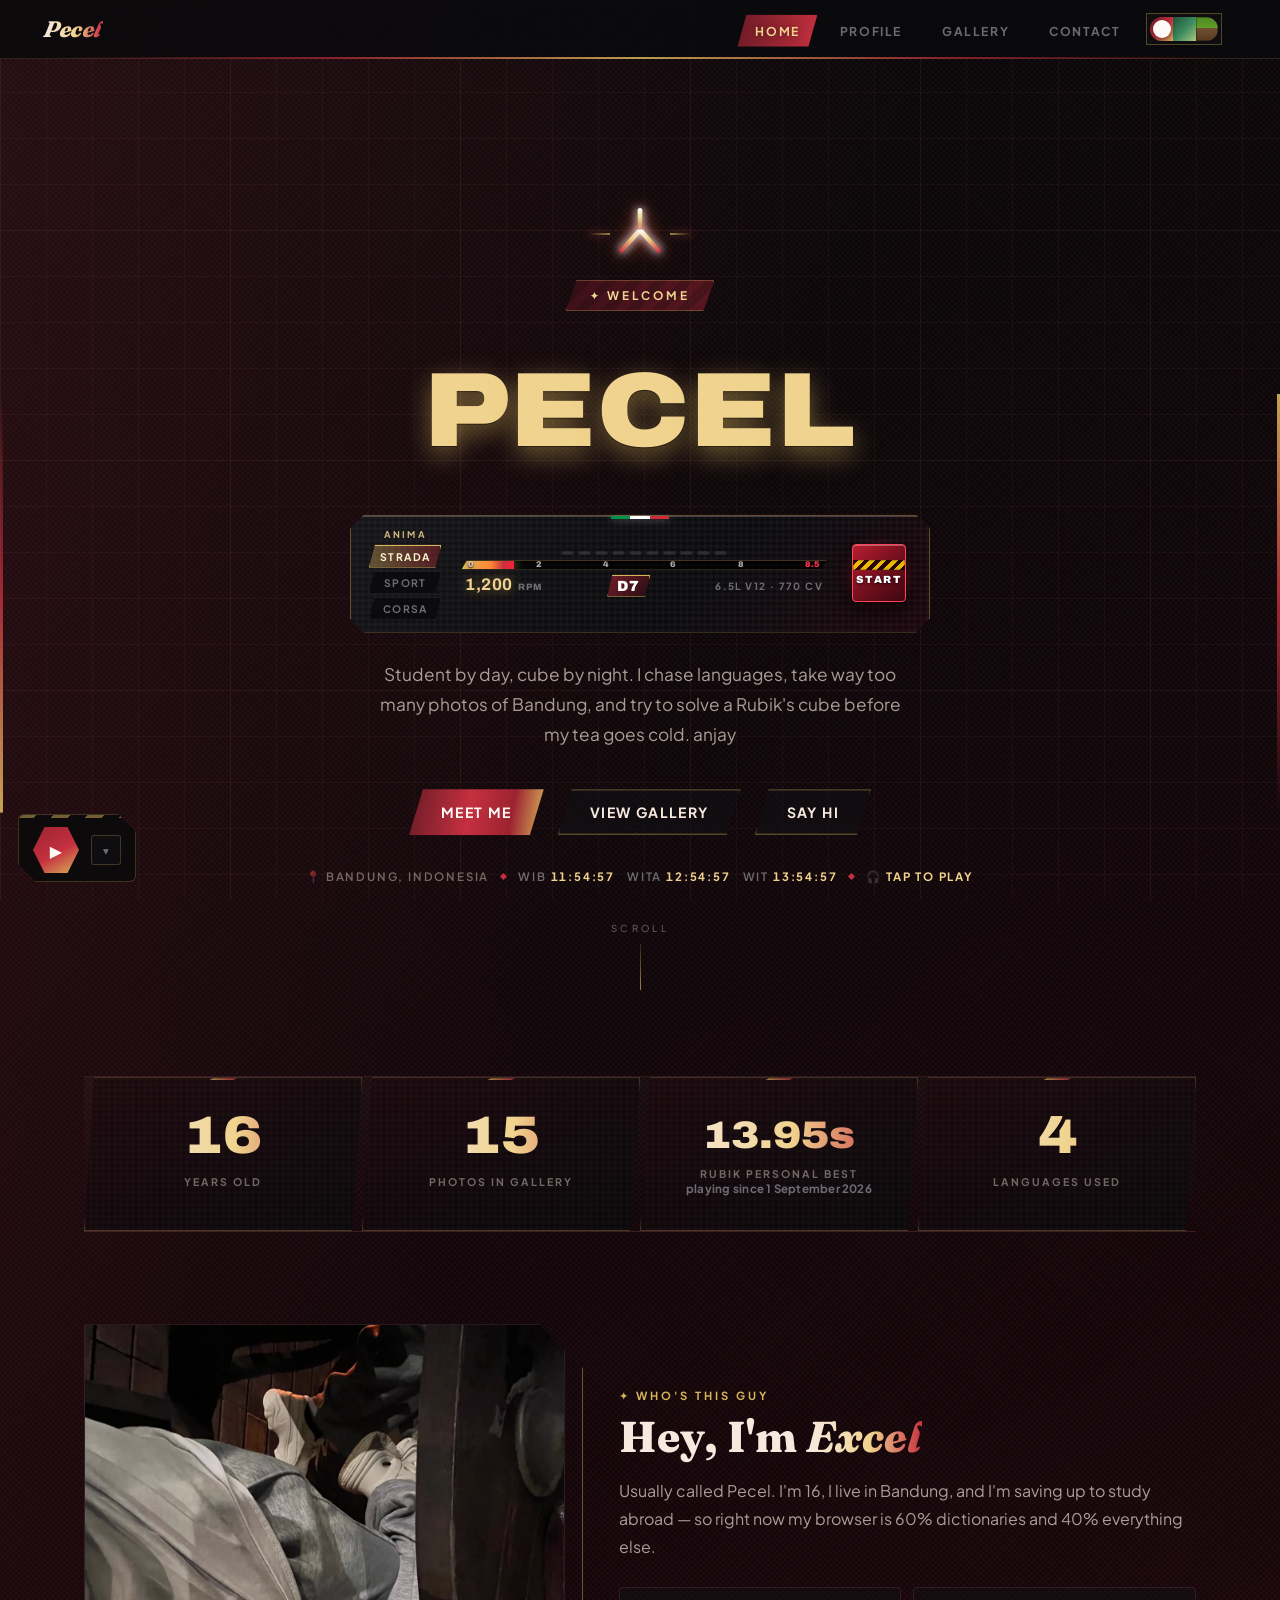
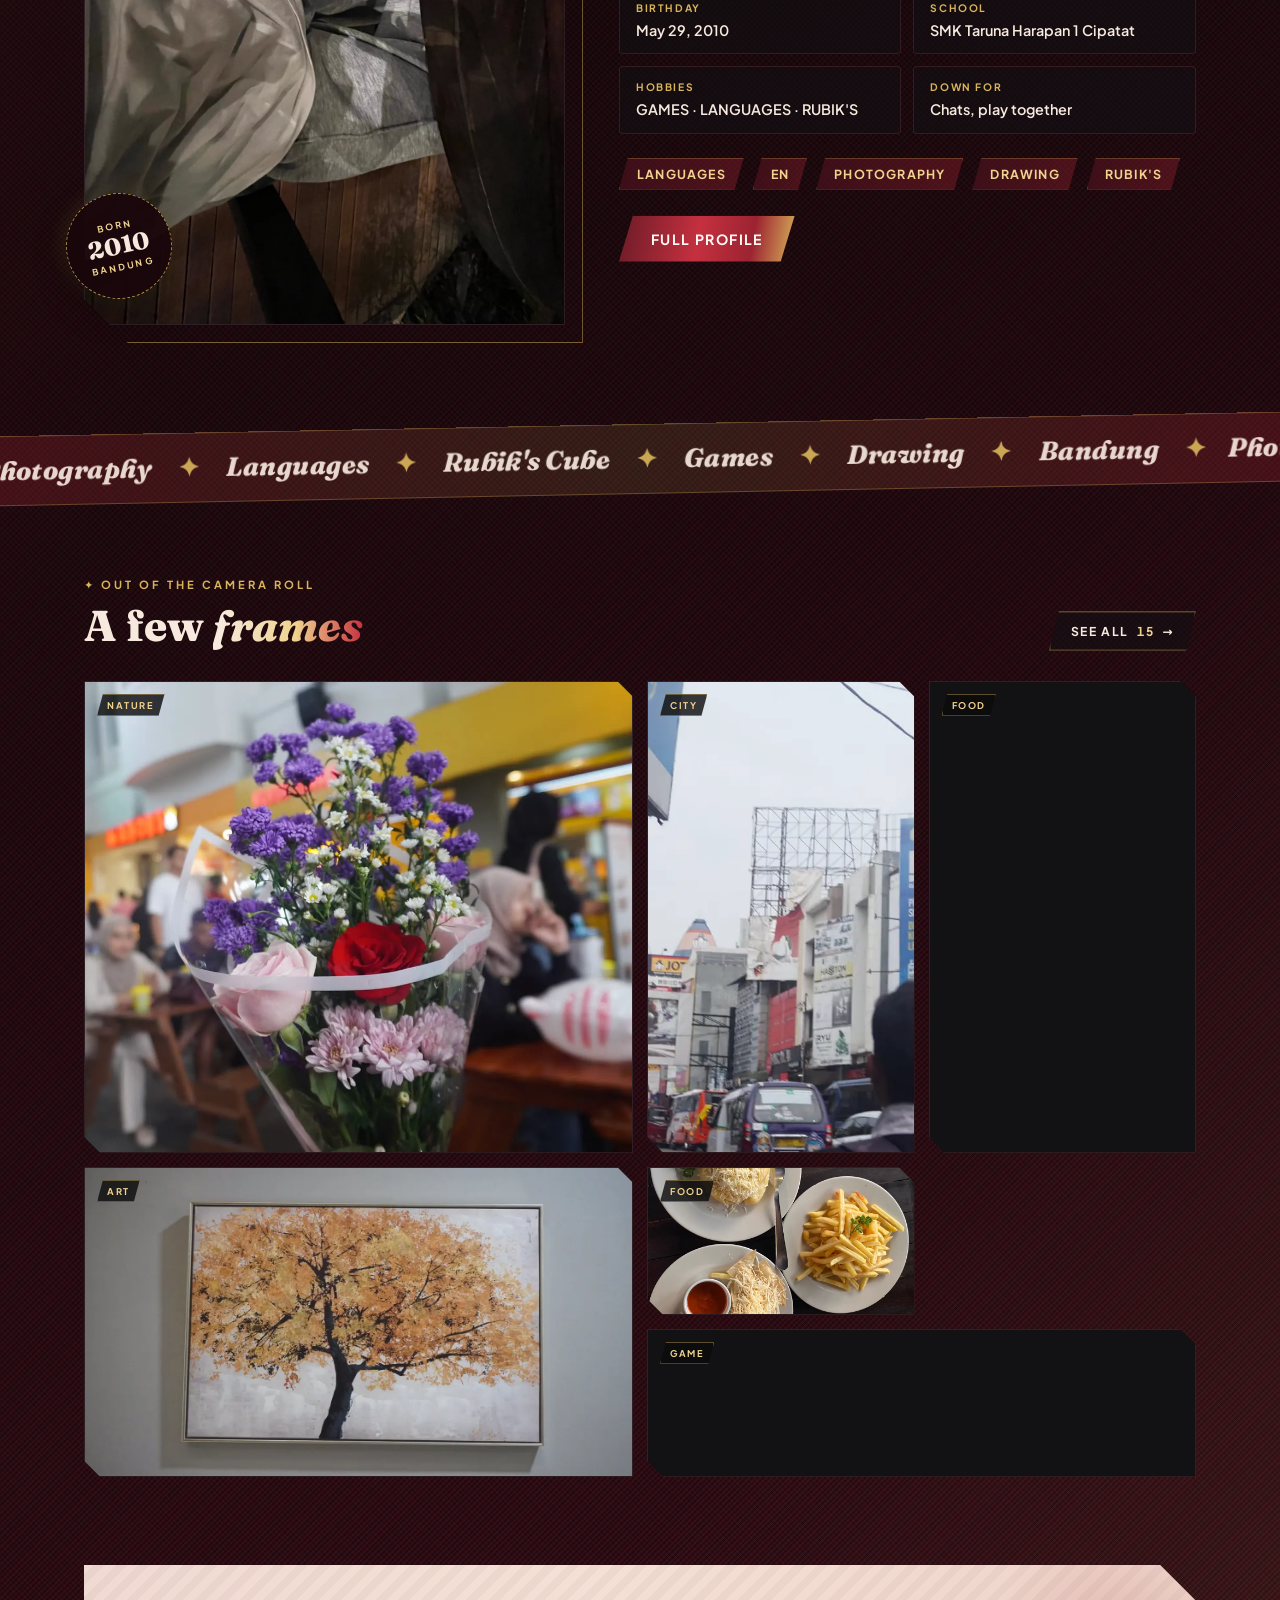
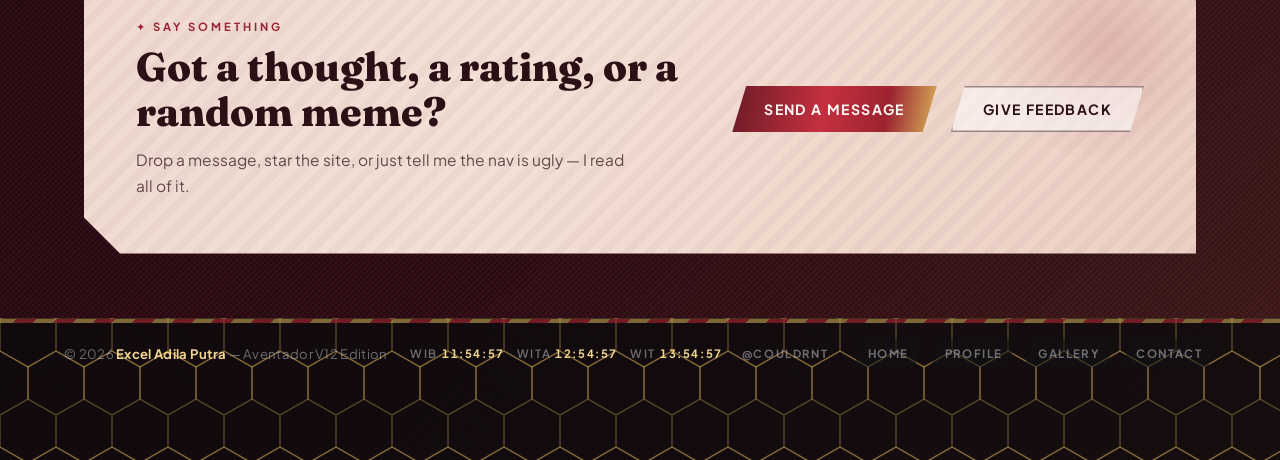
==== commit 07c65dfb: "feat: upgrade Aventador theme with V12 cockpit telemetry & Matcha with zen tea lounge" ====
--- a/index.html
+++ b/index.html
@@ -135,7 +135,7 @@
 
     <section class="view" data-view="home">
       <div class="hero">
-        <div class="y-sign" aria-hidden="true"><i></i><i></i><i></i></div>
+        <div class="y-sign" id="y-sign" role="button" tabindex="0" aria-label="Aventador Y-LED signature (Click to flash)" title="Click to flash Aventador Y-LED headlights"><i></i><i></i><i></i></div>
         <div class="hero-badge">✦ Welcome</div>
         <h1 class="hero-title" id="hero-title"><span class="accent">pecel</span></h1>
         <div class="mc-hud-bar" aria-hidden="true">
@@ -145,6 +145,98 @@
             <span class="mc-xp-lvl">16</span>
           </div>
           <span class="mc-food" title="Food: 20/20">🍗🍗🍗🍗🍗🍗🍗🍗🍗🍗</span>
+        </div>
+        <!-- ===== AVENTADOR COCKPIT TELEMETRY & V12 START UNIT ===== -->
+        <div class="lambo-cockpit-hud" id="lambo-cockpit-hud" aria-label="Lamborghini Aventador Cockpit Telemetry">
+          <div class="lambo-hud-inner">
+            <!-- ANIMA Drive Mode Switcher -->
+            <div class="lambo-mode-bar" role="group" aria-label="Drive Mode Selector">
+              <span class="lambo-mode-label">ANIMA</span>
+              <button type="button" class="lambo-mode-btn active" id="lambo-mode-strada" data-mode="strada" title="Strada (Street Mode)">STRADA</button>
+              <button type="button" class="lambo-mode-btn" id="lambo-mode-sport" data-mode="sport" title="Sport Mode">SPORT</button>
+              <button type="button" class="lambo-mode-btn" id="lambo-mode-corsa" data-mode="corsa" title="Corsa (Track Mode)">CORSA</button>
+            </div>
+
+            <!-- Tachometer Gauge Cluster -->
+            <div class="lambo-tacho-unit" id="lambo-tacho-unit" role="button" tabindex="0" aria-label="Aventador Tachometer (Tap to rev throttle)" title="Tap to rev throttle!">
+              <div class="lambo-shift-lights" id="lambo-shift-lights" aria-hidden="true">
+                <span class="lambo-led g"></span><span class="lambo-led g"></span><span class="lambo-led g"></span><span class="lambo-led g"></span>
+                <span class="lambo-led a"></span><span class="lambo-led a"></span><span class="lambo-led a"></span>
+                <span class="lambo-led r"></span><span class="lambo-led r"></span><span class="lambo-led r"></span>
+              </div>
+              <div class="lambo-rev-track">
+                <div class="lambo-rev-fill" id="lambo-rev-fill"></div>
+                <div class="lambo-rev-ticks" aria-hidden="true">
+                  <span>0</span><span>2</span><span>4</span><span>6</span><span>8</span><span class="redline">8.5</span>
+                </div>
+              </div>
+              <div class="lambo-hud-readouts">
+                <div class="lambo-rpm-display">
+                  <b id="lambo-rpm-val">1,200</b> <small>RPM</small>
+                </div>
+                <div class="lambo-gear-badge" id="lambo-gear-badge" title="Active Gear">D7</div>
+                <div class="lambo-spec-tag">6.5L V12 · 770 CV</div>
+              </div>
+            </div>
+
+            <!-- Fighter Jet Red Flip Cover START ENGINE Button -->
+            <div class="lambo-start-unit" id="lambo-start-unit">
+              <button type="button" class="lambo-flip-guard" id="lambo-flip-guard" aria-label="Flip red engine cover" title="Click to flip missile switch cover">
+                <span class="lambo-guard-stripe"></span>
+                <span class="lambo-guard-text">START</span>
+              </button>
+              <button type="button" class="lambo-ignition-btn" id="lambo-ignition-btn" aria-label="Start V12 Supercar Engine" title="Press to start / rev V12 engine">
+                <span class="lambo-ign-core">START<br>ENGINE<br>STOP</span>
+              </button>
+            </div>
+          </div>
+          <!-- Dual Exhaust Flame Backfire Emitters -->
+          <div class="lambo-backfire left" id="lambo-fire-l" aria-hidden="true"></div>
+          <div class="lambo-backfire right" id="lambo-fire-r" aria-hidden="true"></div>
+        </div>
+        <!-- ===== MATCHA TEA CEREMONY & ZEN BAR ===== -->
+        <div class="matcha-zen-bar" id="matcha-zen-bar" aria-label="Kyoto Matcha Zen Tea Lounge">
+          <div class="matcha-zen-inner">
+            <!-- Tea Mood / Brew Style Selector -->
+            <div class="matcha-brew-selector" role="group" aria-label="Matcha Brew Style">
+              <span class="matcha-brew-label">BREW</span>
+              <button type="button" class="matcha-brew-btn active" id="matcha-brew-uji" data-brew="uji" title="Ceremonial Uji Matcha">Uji</button>
+              <button type="button" class="matcha-brew-btn" id="matcha-brew-latte" data-brew="latte" title="Creamy Oat Matcha Latte">Latte</button>
+              <button type="button" class="matcha-brew-btn" id="matcha-brew-genmai" data-brew="genmai" title="Toasted Genmaicha">Genmai</button>
+            </div>
+
+            <!-- Steaming Ceramic Chawan Tea Bowl -->
+            <div class="matcha-bowl-unit" id="matcha-bowl-unit" role="button" tabindex="0" aria-label="Whisk Steaming Matcha Bowl" title="Tap to whisk matcha froth!">
+              <div class="matcha-steam-wrap" aria-hidden="true">
+                <span class="matcha-steam s1"></span>
+                <span class="matcha-steam s2"></span>
+                <span class="matcha-steam s3"></span>
+              </div>
+              <div class="matcha-chawan">
+                <div class="matcha-froth" id="matcha-froth">
+                  <span class="matcha-bubble b1"></span>
+                  <span class="matcha-bubble b2"></span>
+                  <span class="matcha-bubble b3"></span>
+                  <span class="matcha-leaf-art">🍃</span>
+                </div>
+              </div>
+            </div>
+
+            <!-- Zen Wisdom & Status -->
+            <div class="matcha-zen-info">
+              <div class="matcha-zen-title">
+                <b id="matcha-status-title">Ceremonial Uji</b>
+                <span class="matcha-temp-badge">80°C · Freshly Whisked</span>
+              </div>
+              <p class="matcha-zen-quote" id="matcha-zen-quote">"Peace in every sip, calm in every breath."</p>
+            </div>
+
+            <!-- Whisk Tea Button -->
+            <button type="button" class="matcha-whisk-btn" id="matcha-whisk-btn" aria-label="Whisk Fresh Matcha" title="Click to whisk fresh matcha foam!">
+              <span class="matcha-whisk-icon" aria-hidden="true">🍵</span>
+              <span>Whisk</span>
+            </button>
+          </div>
         </div>
         <p class="hero-desc" data-edit="home.hero-desc">
           Student by day, cube by night. I chase languages, take way too many photos
--- a/css/site.css
+++ b/css/site.css
@@ -571,35 +571,81 @@
     /* ===== Y-SIGN (Aventador light signature) ===== */
     .y-sign {
       position: relative;
-      width: 86px;
-      height: 58px;
+      width: 104px;
+      height: 52px;
       margin: 0 auto 20px;
-      animation: fadeUp 0.7s ease both;
+      animation: fadeUp 0.7s ease both, lamboHeadlightGlow 3s ease-in-out infinite;
+      cursor: pointer;
+      border-radius: 4px;
+      transition: transform 0.22s cubic-bezier(0.2, 0.8, 0.2, 1), filter 0.22s ease;
+      outline: none;
+    }
+
+    .y-sign:hover {
+      transform: scale(1.08);
+      filter: drop-shadow(0 0 16px rgba(var(--gold-rgb), 0.8)) brightness(1.25);
+    }
+
+    .y-sign.flash {
+      animation: lamboHighBeam 0.5s ease-out;
+    }
+
+    /* Outer Headlight Carbon Bezels (Left & Right Aero Housings) */
+    .y-sign::before,
+    .y-sign::after {
+      content: '';
+      position: absolute;
+      top: 50%;
+      width: 22px;
+      height: 2px;
+      background: linear-gradient(90deg, transparent, rgba(var(--gold-rgb), 0.7));
+      box-shadow: 0 0 8px rgba(var(--coral-rgb), 0.6);
+      transform: translateY(-50%);
+      pointer-events: none;
+    }
+    .y-sign::before {
+      left: 0;
+    }
+    .y-sign::after {
+      right: 0;
+      transform: translateY(-50%) rotate(180deg);
     }
 
     .y-sign i {
       position: absolute;
       left: 50%;
       width: 5px;
-      height: 30px;
+      height: 28px;
       border-radius: 3px;
-      background: linear-gradient(180deg, var(--gold-soft), var(--velvet-400));
-      box-shadow: 0 0 12px rgba(var(--coral-rgb), 0.55), 0 0 22px rgba(var(--gold-rgb), 0.3);
+      background: linear-gradient(180deg, #ffffff 0%, var(--gold-soft) 40%, var(--velvet-400) 100%);
+      box-shadow: 0 0 8px #ffffff, 0 0 16px rgba(var(--coral-rgb), 0.8), 0 0 28px rgba(var(--gold-rgb), 0.5);
       transform-origin: top center;
-      animation: yGlow 3.5s ease-in-out infinite;
-    }
-
-    @keyframes yGlow {
-
-      0%,
+      transition: box-shadow 0.2s, filter 0.2s;
+    }
+
+    @keyframes lamboHeadlightGlow {
+      0%, 100% {
+        filter: drop-shadow(0 0 10px rgba(var(--coral-rgb), 0.65)) drop-shadow(0 0 24px rgba(var(--gold-rgb), 0.4));
+      }
+      50% {
+        filter: drop-shadow(0 0 18px rgba(var(--coral-rgb), 0.95)) drop-shadow(0 0 38px rgba(var(--gold-rgb), 0.75)) brightness(1.2);
+      }
+    }
+
+    @keyframes lamboHighBeam {
+      0% {
+        filter: brightness(1) drop-shadow(0 0 8px #fff);
+      }
+      20%, 60% {
+        filter: brightness(2.8) drop-shadow(0 0 36px #ffffff) drop-shadow(0 0 60px rgba(var(--gold-rgb), 1));
+        transform: scale(1.15);
+      }
+      40% {
+        filter: brightness(1.2);
+      }
       100% {
-        box-shadow: 0 0 12px rgba(var(--coral-rgb), 0.55), 0 0 22px rgba(var(--gold-rgb), 0.3);
         filter: brightness(1);
-      }
-
-      50% {
-        box-shadow: 0 0 20px rgba(var(--coral-rgb), 0.9), 0 0 42px rgba(var(--gold-rgb), 0.55);
-        filter: brightness(1.35);
+        transform: scale(1);
       }
     }
 
@@ -609,15 +655,15 @@
     }
 
     .y-sign i:nth-child(2) {
-      top: 24px;
-      height: 32px;
-      transform: translateX(-50%) rotate(40deg);
+      top: 22px;
+      height: 30px;
+      transform: translateX(-50%) rotate(42deg);
     }
 
     .y-sign i:nth-child(3) {
-      top: 24px;
-      height: 32px;
-      transform: translateX(-50%) rotate(-40deg);
+      top: 22px;
+      height: 30px;
+      transform: translateX(-50%) rotate(-42deg);
     }
 
     /* ===== VIEWS ===== */
@@ -2900,9 +2946,80 @@
       }
     }
 
+    /* --- AVENTADOR SVJ DRIVE-BY: Sleek Vector with Active Exhaust Flames --- */
+    .car-fx.car.lambo-car {
+      left: -260px;
+      width: 200px;
+      height: 48px;
+      line-height: 0;
+      filter: drop-shadow(0 14px 22px rgba(0, 0, 0, 0.85)) drop-shadow(0 0 16px rgba(197, 48, 63, 0.5));
+      animation: lamboDrive linear forwards;
+      pointer-events: auto !important;
+      cursor: pointer;
+    }
+
+    .car-fx.car.lambo-car svg {
+      width: 100%;
+      height: 100%;
+      overflow: visible;
+    }
+
+    .car-fx.car.lambo-car .lambo-flame-burst {
+      animation: lamboExhaustPuff 0.14s infinite alternate;
+      transform-origin: 18px 35px;
+    }
+
+    @keyframes lamboDrive {
+      from {
+        transform: translateX(0);
+      }
+      to {
+        transform: translateX(calc(100vw + 340px));
+      }
+    }
+
+    @keyframes lamboExhaustPuff {
+      0% {
+        transform: scaleX(0.7) scaleY(0.85);
+        opacity: 0.75;
+      }
+      100% {
+        transform: scaleX(1.4) scaleY(1.3);
+        opacity: 1;
+        filter: drop-shadow(0 0 12px #ff4500) drop-shadow(0 0 20px #00f0ff);
+      }
+    }
+
+    .car-fx.car.lambo-car.rev-boost {
+      animation: lamboDriveBoost 0.65s ease-in forwards !important;
+      filter: drop-shadow(0 0 32px #ff3300) drop-shadow(0 0 48px #00f0ff) brightness(1.35) !important;
+    }
+
+    @keyframes lamboDriveBoost {
+      to {
+        transform: translateX(calc(100vw + 380px));
+      }
+    }
+
     .car-fx.cash {
       animation: cashPop ease-out forwards;
       filter: drop-shadow(0 6px 14px rgba(0, 0, 0, 0.45));
+    }
+
+    /* --- AVENTADOR RACING SPARK & TELEMETRY RAIN --- */
+    .car-fx.cash.lambo-spark {
+      font-family: var(--font-hero);
+      font-weight: 900;
+      color: var(--gold-soft);
+      padding: 4px 8px;
+      background: rgba(18, 18, 21, 0.78);
+      border: 1px solid rgba(var(--gold-rgb), 0.5);
+      clip-path: polygon(6px 0, 100% 0, calc(100% - 6px) 100%, 0 100%);
+      box-shadow: 0 0 12px rgba(255, 60, 40, 0.75), inset 0 0 8px rgba(var(--gold-rgb), 0.3);
+      filter: drop-shadow(0 0 10px rgba(255, 60, 40, 0.85));
+      letter-spacing: 1.5px;
+      text-transform: uppercase;
+      font-size: 0.95rem !important;
     }
 
     @keyframes cashPop {
@@ -4413,6 +4530,532 @@
     /* HUD Bar: disembunyikan di Aventador & Matcha */
     .mc-hud-bar {
       display: none !important;
+    }
+
+    /* Matcha Zen Bar: disembunyikan default (hanya hidup di Matcha) */
+    .matcha-zen-bar {
+      display: none !important;
+    }
+
+    /* ===== AVENTADOR COCKPIT TELEMETRY & START UNIT ===== */
+    .lambo-cockpit-hud {
+      display: flex;
+      flex-direction: column;
+      align-items: center;
+      justify-content: center;
+      position: relative;
+      margin: 18px auto 26px;
+      width: 100%;
+      max-width: 580px;
+      z-index: 10;
+      animation: fadeUp 0.6s cubic-bezier(0.16, 1, 0.3, 1) both;
+      user-select: none;
+    }
+
+    /* Sembunyikan total di Matcha & Minecraft */
+    html[data-theme="matcha"] .lambo-cockpit-hud,
+    html[data-theme="minecraft"] .lambo-cockpit-hud {
+      display: none !important;
+    }
+
+    .lambo-hud-inner {
+      display: flex;
+      align-items: center;
+      justify-content: space-between;
+      gap: 14px;
+      width: 100%;
+      padding: 12px 18px;
+      background:
+        /* Procedural Carbon Fiber 2x2 Twill Weave */
+        linear-gradient(45deg, rgba(255, 255, 255, 0.035) 25%, transparent 25%),
+        linear-gradient(-45deg, rgba(255, 255, 255, 0.035) 25%, transparent 25%),
+        linear-gradient(45deg, transparent 75%, rgba(255, 255, 255, 0.035) 75%),
+        linear-gradient(-45deg, transparent 75%, rgba(255, 255, 255, 0.035) 75%),
+        linear-gradient(135deg, rgba(22, 22, 26, 0.95) 0%, rgba(12, 12, 15, 0.98) 60%, rgba(30, 8, 14, 0.94) 100%);
+      background-size: 6px 6px, 6px 6px, 6px 6px, 6px 6px, auto;
+      border: 1px solid rgba(var(--gold-rgb), 0.38);
+      clip-path: polygon(14px 0, calc(100% - 14px) 0, 100% 14px, 100% calc(100% - 14px), calc(100% - 14px) 100%, 14px 100%, 0 calc(100% - 14px), 0 14px);
+      box-shadow:
+        0 14px 40px rgba(0, 0, 0, 0.78),
+        0 0 24px rgba(var(--velvet-500-rgb), 0.35),
+        inset 0 1px 0 rgba(255, 255, 255, 0.18);
+      position: relative;
+    }
+
+    /* Italian Tricolore Micro-Flag Accent on Cockpit Telemetry */
+    .lambo-hud-inner::before {
+      content: '';
+      position: absolute;
+      top: 0;
+      left: 50%;
+      transform: translateX(-50%);
+      width: 58px;
+      height: 3px;
+      background: linear-gradient(90deg, #009246 0 33.3%, #ffffff 33.3% 66.6%, #ce2b37 66.6% 100%);
+      box-shadow: 0 0 8px rgba(255, 255, 255, 0.4);
+    }
+
+    /* Supercar cockpit vibration on engine rev */
+    .lambo-cockpit-hud.rumble .lambo-hud-inner {
+      animation: lamboCockpitRumble 0.08s infinite alternate;
+    }
+
+    @keyframes lamboCockpitRumble {
+      0% {
+        transform: translate(-1.5px, 1px);
+      }
+      100% {
+        transform: translate(1.5px, -1px);
+      }
+    }
+
+    /* --- ANIMA Mode Selector --- */
+    .lambo-mode-bar {
+      display: flex;
+      flex-direction: column;
+      gap: 3px;
+      flex-shrink: 0;
+    }
+
+    .lambo-mode-label {
+      font-size: 0.58rem;
+      font-weight: 900;
+      letter-spacing: 2.2px;
+      text-transform: uppercase;
+      color: var(--gold-soft);
+      text-align: center;
+      margin-bottom: 2px;
+      opacity: 0.85;
+    }
+
+    .lambo-mode-btn {
+      padding: 4px 10px;
+      font-size: 0.65rem;
+      font-weight: 800;
+      letter-spacing: 1.4px;
+      color: var(--steel-dim);
+      background: rgba(10, 10, 12, 0.85);
+      border: 1px solid rgba(255, 255, 255, 0.08);
+      clip-path: polygon(6px 0, 100% 0, calc(100% - 6px) 100%, 0 100%);
+      cursor: pointer;
+      transition: all 0.18s ease;
+      text-transform: uppercase;
+    }
+
+    .lambo-mode-btn:hover {
+      color: var(--frost);
+      background: rgba(var(--velvet-500-rgb), 0.35);
+      border-color: rgba(var(--gold-rgb), 0.4);
+    }
+
+    .lambo-mode-btn.active[data-mode="strada"] {
+      color: #fff4d0;
+      background: linear-gradient(90deg, rgba(216, 180, 90, 0.38), rgba(156, 35, 49, 0.45));
+      border-color: var(--gold);
+      box-shadow: 0 0 10px rgba(var(--gold-rgb), 0.4);
+    }
+
+    .lambo-mode-btn.active[data-mode="sport"] {
+      color: #fff0ea;
+      background: linear-gradient(90deg, rgba(255, 110, 40, 0.48), rgba(197, 48, 63, 0.55));
+      border-color: #ff7733;
+      box-shadow: 0 0 12px rgba(255, 110, 40, 0.55);
+    }
+
+    .lambo-mode-btn.active[data-mode="corsa"] {
+      color: #ffffff;
+      background: linear-gradient(90deg, #9c2331, #c5303f);
+      border-color: #ff2a44;
+      box-shadow: 0 0 16px rgba(255, 42, 68, 0.75);
+    }
+
+    /* --- Tachometer & Gauges Unit --- */
+    .lambo-tacho-unit {
+      flex: 1 1 auto;
+      display: flex;
+      flex-direction: column;
+      align-items: center;
+      gap: 5px;
+      padding: 4px 6px;
+      cursor: pointer;
+      outline: none;
+      transition: transform 0.15s ease;
+    }
+
+    .lambo-tacho-unit:hover {
+      transform: scale(1.02);
+    }
+
+    /* Shift Light LEDs Array */
+    .lambo-shift-lights {
+      display: flex;
+      align-items: center;
+      gap: 4px;
+      width: 100%;
+      justify-content: center;
+    }
+
+    .lambo-led {
+      width: 13px;
+      height: 4px;
+      border-radius: 2px;
+      background: rgba(255, 255, 255, 0.12);
+      box-shadow: inset 0 0 2px rgba(0, 0, 0, 0.6);
+      transition: background 0.15s, box-shadow 0.15s;
+    }
+
+    .lambo-led.g.lit {
+      background: #00ff66;
+      box-shadow: 0 0 8px #00ff66, 0 0 14px rgba(0, 255, 102, 0.6);
+    }
+
+    .lambo-led.a.lit {
+      background: #ffaa00;
+      box-shadow: 0 0 8px #ffaa00, 0 0 14px rgba(255, 170, 0, 0.6);
+    }
+
+    .lambo-led.r.lit {
+      background: #ff1e38;
+      box-shadow: 0 0 10px #ff1e38, 0 0 18px rgba(255, 30, 56, 0.85);
+      animation: lamboRedlineBlink 0.12s infinite alternate;
+    }
+
+    @keyframes lamboRedlineBlink {
+      0% {
+        opacity: 0.6;
+      }
+      100% {
+        opacity: 1;
+        filter: brightness(1.4);
+      }
+    }
+
+    /* Rev Track & Fill */
+    .lambo-rev-track {
+      width: 100%;
+      height: 10px;
+      background: rgba(0, 0, 0, 0.65);
+      border: 1px solid rgba(var(--gold-rgb), 0.28);
+      position: relative;
+      clip-path: polygon(6px 0, 100% 0, calc(100% - 6px) 100%, 0 100%);
+      box-shadow: inset 0 2px 4px rgba(0, 0, 0, 0.8);
+      overflow: hidden;
+    }
+
+    .lambo-rev-fill {
+      height: 100%;
+      width: var(--lambo-rev-pct, 14%);
+      background: linear-gradient(90deg, #d8b45a 0%, #ff8833 55%, #c5303f 80%, #ff1e38 100%);
+      box-shadow: 0 0 12px rgba(216, 180, 90, 0.8);
+      transition: width 0.28s cubic-bezier(0.2, 0.8, 0.2, 1);
+    }
+
+    .lambo-rev-ticks {
+      position: absolute;
+      inset: 0;
+      display: flex;
+      justify-content: space-between;
+      align-items: center;
+      padding: 0 6px;
+      pointer-events: none;
+      font-size: 0.52rem;
+      font-family: var(--font-hero);
+      font-weight: 900;
+      color: rgba(255, 255, 255, 0.65);
+      text-shadow: 0 1px 2px rgba(0, 0, 0, 0.9);
+    }
+
+    .lambo-rev-ticks .redline {
+      color: #ff334b;
+      font-weight: 900;
+    }
+
+    /* Readouts: RPM, Gear, Specs */
+    .lambo-hud-readouts {
+      display: flex;
+      align-items: center;
+      justify-content: space-between;
+      width: 100%;
+      padding: 0 4px;
+    }
+
+    .lambo-rpm-display {
+      font-family: var(--font-hero);
+      font-size: 1.05rem;
+      font-weight: 900;
+      color: var(--cream);
+      letter-spacing: 0.5px;
+      line-height: 1;
+    }
+
+    .lambo-rpm-display b {
+      color: var(--gold-soft);
+      text-shadow: 0 0 12px rgba(var(--gold-rgb), 0.6);
+    }
+
+    .lambo-rpm-display small {
+      font-size: 0.58rem;
+      font-weight: 800;
+      color: var(--steel-dim);
+      letter-spacing: 1px;
+      margin-left: 2px;
+    }
+
+    .lambo-gear-badge {
+      font-family: var(--font-hero);
+      font-size: 0.92rem;
+      font-weight: 900;
+      padding: 2px 9px;
+      background: linear-gradient(135deg, rgba(156, 35, 49, 0.7), rgba(44, 11, 19, 0.8));
+      border: 1px solid var(--gold);
+      clip-path: polygon(5px 0, 100% 0, calc(100% - 5px) 100%, 0 100%);
+      color: #ffffff;
+      box-shadow: 0 0 10px rgba(var(--gold-rgb), 0.4);
+      letter-spacing: 1px;
+    }
+
+    .lambo-spec-tag {
+      font-size: 0.62rem;
+      font-weight: 800;
+      letter-spacing: 1.4px;
+      text-transform: uppercase;
+      color: var(--steel-dim);
+    }
+
+    /* --- Fighter Jet Red Flip Cover START Button --- */
+    .lambo-start-unit {
+      position: relative;
+      width: 64px;
+      height: 64px;
+      perspective: 400px;
+      display: flex;
+      align-items: center;
+      justify-content: center;
+      flex-shrink: 0;
+    }
+
+    /* Flip Guard Cover */
+    .lambo-flip-guard {
+      position: absolute;
+      top: 2px;
+      left: 5px;
+      right: 5px;
+      height: 58px;
+      background: linear-gradient(135deg, #b81e32 0%, #700f1c 55%, #3d070f 100%);
+      border: 1.5px solid #ff455c;
+      border-radius: 4px;
+      transform-origin: top center;
+      transform: rotateX(0deg);
+      transition: transform 0.35s cubic-bezier(0.2, 0.9, 0.3, 1), box-shadow 0.25s ease;
+      cursor: pointer;
+      z-index: 5;
+      display: flex;
+      flex-direction: column;
+      align-items: center;
+      justify-content: center;
+      box-shadow: 0 8px 18px rgba(0, 0, 0, 0.7), inset 0 1px 0 rgba(255, 255, 255, 0.3);
+      padding: 0;
+    }
+
+    .lambo-guard-stripe {
+      width: 100%;
+      height: 10px;
+      background: repeating-linear-gradient(-45deg, rgba(0, 0, 0, 0.7) 0 4px, rgba(255, 215, 0, 0.85) 4px 8px);
+      margin-bottom: 4px;
+      box-shadow: inset 0 0 2px rgba(0, 0, 0, 0.8);
+    }
+
+    .lambo-guard-text {
+      font-family: var(--font-hero);
+      font-size: 0.65rem;
+      font-weight: 900;
+      letter-spacing: 1.6px;
+      color: #ffffff;
+      text-shadow: 0 1px 3px rgba(0, 0, 0, 0.8);
+    }
+
+    /* Hover or flipped state */
+    .lambo-start-unit:hover .lambo-flip-guard,
+    .lambo-flip-guard.flipped,
+    .lambo-flip-guard:focus-visible {
+      transform: rotateX(-120deg) translateY(-6px);
+      box-shadow: 0 12px 24px rgba(255, 30, 60, 0.5), inset 0 1px 0 rgba(255, 255, 255, 0.4);
+    }
+
+    /* Ignition Push Button (Inside Guard) */
+    .lambo-ignition-btn {
+      width: 52px;
+      height: 52px;
+      border-radius: 50%;
+      background: radial-gradient(circle, #2a2a30 0%, #101014 65%, #050508 100%);
+      border: 2px solid rgba(var(--gold-rgb), 0.7);
+      box-shadow: inset 0 0 10px rgba(0, 0, 0, 0.9), 0 0 14px rgba(255, 30, 56, 0.5);
+      cursor: pointer;
+      display: flex;
+      align-items: center;
+      justify-content: center;
+      padding: 0;
+      position: relative;
+      transition: transform 0.12s, box-shadow 0.15s, border-color 0.15s;
+    }
+
+    .lambo-ignition-btn:hover {
+      border-color: #ff334b;
+      box-shadow: inset 0 0 12px rgba(255, 30, 56, 0.6), 0 0 24px rgba(255, 30, 56, 0.85);
+      transform: scale(1.05);
+    }
+
+    .lambo-ignition-btn:active,
+    .lambo-ignition-btn.active {
+      transform: scale(0.94);
+      border-color: #ff1e38;
+      box-shadow: inset 0 0 18px #ff1e38, 0 0 32px #ff1e38;
+    }
+
+    .lambo-ign-core {
+      font-family: var(--font-hero);
+      font-size: 0.5rem;
+      font-weight: 900;
+      line-height: 1.15;
+      letter-spacing: 0.8px;
+      color: #ff3b52;
+      text-align: center;
+      text-shadow: 0 0 6px rgba(255, 59, 82, 0.8);
+      pointer-events: none;
+    }
+
+    /* Dual Exhaust Backfire Flames */
+    .lambo-backfire {
+      position: absolute;
+      top: 50%;
+      width: 32px;
+      height: 16px;
+      pointer-events: none;
+      opacity: 0;
+      transition: opacity 0.1s;
+    }
+
+    .lambo-backfire.left {
+      left: -28px;
+      transform: translateY(-50%) scaleX(-1);
+    }
+
+    .lambo-backfire.right {
+      right: -28px;
+      transform: translateY(-50%);
+    }
+
+    .lambo-backfire.burst {
+      opacity: 1;
+      animation: lamboFlameErupt 0.45s ease-out forwards;
+    }
+
+    @keyframes lamboFlameErupt {
+      0% {
+        opacity: 0;
+        transform: translateY(-50%) scale(0.4);
+      }
+      25% {
+        opacity: 1;
+        background: radial-gradient(ellipse at left, #ffffff 0%, #00f0ff 40%, #ff6600 70%, transparent 90%);
+        box-shadow: 0 0 20px #00f0ff, 0 0 35px #ff5500;
+        transform: translateY(-50%) scale(1.4) skewX(-15deg);
+      }
+      70% {
+        opacity: 0.8;
+        background: radial-gradient(ellipse at left, #ffcc00 0%, #ff4400 60%, transparent 90%);
+      }
+      100% {
+        opacity: 0;
+        transform: translateY(-50%) scale(0.6);
+      }
+    }
+
+    @media (max-width: 580px) {
+      .lambo-hud-inner {
+        flex-wrap: wrap;
+        gap: 10px;
+        padding: 10px 14px;
+      }
+      .lambo-mode-bar {
+        flex-direction: row;
+        width: 100%;
+        justify-content: space-between;
+      }
+      .lambo-mode-btn {
+        flex: 1;
+        text-align: center;
+      }
+      .lambo-tacho-unit {
+        order: 2;
+        width: calc(100% - 72px);
+      }
+      .lambo-start-unit {
+        order: 3;
+      }
+    }
+
+    /* ===== AVENTADOR THEME POLISH: CARBON WEAVE & SUPERCAR DNA ===== */
+    /* Italian Tricolore Micro-Stripe on top of Navigation */
+    html:not([data-theme]) nav::before {
+      content: '';
+      position: absolute;
+      top: 0;
+      left: 0;
+      right: 0;
+      height: 2px;
+      background: linear-gradient(90deg, transparent 20%, #009246 20% 28%, #ffffff 28% 36%, #ce2b37 36% 44%, transparent 44%);
+      box-shadow: 0 0 8px rgba(255, 255, 255, 0.4);
+      z-index: 1001;
+      pointer-events: none;
+    }
+
+    /* Carbon Fiber Weave Texture on Stats Cards */
+    html:not([data-theme]) .stats-block .stat {
+      background:
+        linear-gradient(45deg, rgba(255, 255, 255, 0.02) 25%, transparent 25%),
+        linear-gradient(-45deg, rgba(255, 255, 255, 0.02) 25%, transparent 25%),
+        linear-gradient(45deg, transparent 75%, rgba(255, 255, 255, 0.02) 75%),
+        linear-gradient(-45deg, transparent 75%, rgba(255, 255, 255, 0.02) 75%),
+        linear-gradient(155deg, rgba(26, 7, 12, 0.75), rgba(10, 10, 12, 0.85));
+      background-size: 6px 6px, 6px 6px, 6px 6px, 6px 6px, auto;
+      border: 1px solid rgba(var(--gold-rgb), 0.28);
+      clip-path: polygon(10px 0, 100% 0, calc(100% - 10px) 100%, 0 100%);
+      position: relative;
+      transition: transform 0.22s, box-shadow 0.22s, border-color 0.22s;
+    }
+
+    html:not([data-theme]) .stats-block .stat:hover {
+      transform: translateY(-4px) skewX(-1.5deg);
+      border-color: var(--gold);
+      box-shadow: 0 12px 36px rgba(0, 0, 0, 0.6), 0 0 20px rgba(var(--gold-rgb), 0.3);
+    }
+
+    /* Redline gauge tick on stat card top */
+    html:not([data-theme]) .stats-block .stat::before {
+      content: '';
+      position: absolute;
+      top: 0;
+      left: 10px;
+      right: 10px;
+      height: 2px;
+      background: linear-gradient(90deg, var(--gold), var(--velvet-400));
+      box-shadow: 0 0 6px rgba(var(--coral-rgb), 0.6);
+      opacity: 0.7;
+    }
+
+    /* Mini Music Player: Sensonum V12 Cockpit System */
+    html:not([data-theme]) .mini-player {
+      background:
+        linear-gradient(45deg, rgba(255, 255, 255, 0.025) 25%, transparent 25%),
+        linear-gradient(-45deg, rgba(255, 255, 255, 0.025) 25%, transparent 25%),
+        linear-gradient(45deg, transparent 75%, rgba(255, 255, 255, 0.025) 75%),
+        linear-gradient(-45deg, transparent 75%, rgba(255, 255, 255, 0.025) 75%),
+        linear-gradient(145deg, rgba(22, 22, 26, 0.94), rgba(10, 10, 12, 0.96));
+      background-size: 6px 6px, 6px 6px, 6px 6px, 6px 6px, auto;
+      border: 1px solid rgba(var(--gold-rgb), 0.35);
+      clip-path: polygon(12px 0, 100% 0, calc(100% - 12px) 100%, 0 100%);
+      box-shadow: 0 16px 48px rgba(0, 0, 0, 0.8), 0 0 24px rgba(var(--velvet-500-rgb), 0.3);
     }
 
     @media (prefers-reduced-motion: reduce) {
@@ -6510,6 +7153,40 @@
       margin-bottom: 18px;
       background: var(--clover-icon) center / contain no-repeat;
       filter: drop-shadow(0 10px 20px rgba(63, 125, 78, 0.22));
+      cursor: pointer;
+      transition: transform 0.25s cubic-bezier(0.2, 0.8, 0.2, 1), filter 0.25s ease;
+      animation: cloverBreeze 4.5s ease-in-out infinite;
+    }
+
+    @keyframes cloverBreeze {
+      0%, 100% {
+        transform: rotate(0deg) scale(1);
+      }
+      50% {
+        transform: rotate(5deg) scale(1.05);
+      }
+    }
+
+    html[data-theme="matcha"] .y-sign:hover {
+      transform: scale(1.14) rotate(-5deg);
+      filter: drop-shadow(0 12px 24px rgba(63, 125, 78, 0.45));
+    }
+
+    html[data-theme="matcha"] .y-sign.clover-bloom {
+      animation: cloverBloomPop 0.65s cubic-bezier(0.2, 0.9, 0.3, 1.2) !important;
+    }
+
+    @keyframes cloverBloomPop {
+      0% {
+        transform: scale(0.9);
+      }
+      45% {
+        transform: scale(1.3) rotate(15deg);
+        filter: drop-shadow(0 0 20px #3f7d4e) brightness(1.2);
+      }
+      100% {
+        transform: scale(1) rotate(0deg);
+      }
     }
 
     html[data-theme="matcha"] .y-sign i {
@@ -6576,6 +7253,380 @@
 
     html[data-theme="matcha"] .hero-desc {
       color: rgba(31, 50, 37, 0.72);
+    }
+
+    /* ===== MATCHA TEA CEREMONY & ZEN BAR ===== */
+    html[data-theme="matcha"] .matcha-zen-bar {
+      display: flex !important;
+      flex-direction: column;
+      align-items: center;
+      justify-content: center;
+      position: relative;
+      margin: 18px auto 26px;
+      width: 100%;
+      max-width: 580px;
+      z-index: 10;
+      animation: fadeUp 0.6s cubic-bezier(0.16, 1, 0.3, 1) both;
+      user-select: none;
+    }
+
+    html[data-theme="matcha"] .matcha-zen-inner {
+      display: flex;
+      align-items: center;
+      justify-content: space-between;
+      gap: 14px;
+      width: 100%;
+      padding: 12px 20px;
+      background:
+        radial-gradient(circle at 12% 18%, rgba(255, 255, 255, 0.95), transparent 60%),
+        radial-gradient(circle at 88% 82%, rgba(230, 242, 215, 0.7), transparent 60%),
+        linear-gradient(135deg, rgba(252, 250, 242, 0.96) 0%, rgba(244, 240, 226, 0.94) 100%);
+      border: 1.5px solid rgba(63, 125, 78, 0.22);
+      border-radius: 24px;
+      box-shadow:
+        0 12px 32px rgba(44, 61, 42, 0.08),
+        0 2px 6px rgba(63, 125, 78, 0.05),
+        inset 0 1px 0 rgba(255, 255, 255, 0.9);
+      position: relative;
+      overflow: visible;
+    }
+
+    /* Soft Japanese Zen Clover Micro-Badge on Top */
+    html[data-theme="matcha"] .matcha-zen-inner::before {
+      content: '🍵 和 ZEN LOUNGE';
+      position: absolute;
+      top: -10px;
+      left: 24px;
+      padding: 2px 10px;
+      font-size: 0.62rem;
+      font-weight: 800;
+      letter-spacing: 2px;
+      color: #3f7d4e;
+      background: #fbfaf1;
+      border: 1px solid rgba(63, 125, 78, 0.25);
+      border-radius: 999px;
+      box-shadow: 0 2px 8px rgba(44, 61, 42, 0.08);
+    }
+
+    /* --- Brew Style Selector --- */
+    html[data-theme="matcha"] .matcha-brew-selector {
+      display: flex;
+      flex-direction: column;
+      gap: 3px;
+      flex-shrink: 0;
+    }
+
+    html[data-theme="matcha"] .matcha-brew-label {
+      font-size: 0.58rem;
+      font-weight: 800;
+      letter-spacing: 2px;
+      text-transform: uppercase;
+      color: #55755b;
+      text-align: center;
+      margin-bottom: 1px;
+    }
+
+    html[data-theme="matcha"] .matcha-brew-btn {
+      padding: 4px 10px;
+      font-size: 0.68rem;
+      font-weight: 700;
+      letter-spacing: 0.5px;
+      color: #42663a;
+      background: rgba(255, 255, 255, 0.7);
+      border: 1px solid rgba(63, 125, 78, 0.18);
+      border-radius: 999px;
+      cursor: pointer;
+      transition: all 0.2s ease;
+    }
+
+    html[data-theme="matcha"] .matcha-brew-btn:hover {
+      background: #ffffff;
+      border-color: #3f7d4e;
+      color: #1f3d28;
+    }
+
+    html[data-theme="matcha"] .matcha-brew-btn.active {
+      color: #ffffff;
+      background: linear-gradient(135deg, #3f7d4e, #2f603c);
+      border-color: #2f603c;
+      box-shadow: 0 4px 12px rgba(63, 125, 78, 0.25);
+    }
+
+    /* --- Ceramic Chawan & Steaming Matcha Foam Unit --- */
+    html[data-theme="matcha"] .matcha-bowl-unit {
+      position: relative;
+      display: flex;
+      flex-direction: column;
+      align-items: center;
+      justify-content: center;
+      cursor: pointer;
+      outline: none;
+      padding: 2px;
+      transition: transform 0.2s ease;
+    }
+
+    html[data-theme="matcha"] .matcha-bowl-unit:hover {
+      transform: scale(1.06);
+    }
+
+    /* Animated Tea Steam Wisps */
+    html[data-theme="matcha"] .matcha-steam-wrap {
+      display: flex;
+      gap: 6px;
+      margin-bottom: -4px;
+      height: 18px;
+    }
+
+    html[data-theme="matcha"] .matcha-steam {
+      width: 4px;
+      height: 14px;
+      background: linear-gradient(180deg, rgba(255, 255, 255, 0.75), rgba(140, 191, 142, 0.35), transparent);
+      border-radius: 999px;
+      filter: blur(1px);
+      animation: matchaSteamFloat 2.4s ease-in-out infinite;
+    }
+
+    html[data-theme="matcha"] .matcha-steam.s2 {
+      animation-delay: 0.7s;
+      height: 18px;
+    }
+
+    html[data-theme="matcha"] .matcha-steam.s3 {
+      animation-delay: 1.4s;
+      height: 12px;
+    }
+
+    @keyframes matchaSteamFloat {
+      0% {
+        transform: translateY(4px) scaleX(0.8);
+        opacity: 0.2;
+      }
+      50% {
+        transform: translateY(-8px) scaleX(1.3) skewX(8deg);
+        opacity: 0.85;
+      }
+      100% {
+        transform: translateY(-16px) scaleX(1.8) skewX(-8deg);
+        opacity: 0;
+      }
+    }
+
+    /* Artisan Ceramic Bowl */
+    html[data-theme="matcha"] .matcha-chawan {
+      width: 56px;
+      height: 38px;
+      background: linear-gradient(180deg, #d8d0be 0%, #baaf98 75%, #8f846e 100%);
+      border: 1.5px solid #a89d87;
+      border-radius: 4px 4px 22px 22px;
+      box-shadow: 0 6px 14px rgba(44, 61, 42, 0.16), inset 0 2px 4px rgba(255, 255, 255, 0.5);
+      position: relative;
+      overflow: hidden;
+      display: flex;
+      justify-content: center;
+    }
+
+    /* Rich Green Froth with Bubbles & Leaf Art */
+    html[data-theme="matcha"] .matcha-froth {
+      position: absolute;
+      top: 3px;
+      left: 3px;
+      right: 3px;
+      height: 22px;
+      background: radial-gradient(circle at 45% 45%, #60a86b 0%, #3f7d4e 65%, #2a5634 100%);
+      border-radius: 50%;
+      box-shadow: inset 0 0 6px rgba(0, 0, 0, 0.25);
+      display: flex;
+      align-items: center;
+      justify-content: center;
+      transition: background 0.4s ease;
+    }
+
+    html[data-theme="matcha"] .matcha-froth.swirl {
+      animation: matchaFoamSwirl 0.65s cubic-bezier(0.2, 0.8, 0.2, 1);
+    }
+
+    @keyframes matchaFoamSwirl {
+      0% {
+        transform: rotate(0deg) scale(0.95);
+      }
+      50% {
+        transform: rotate(180deg) scale(1.08);
+      }
+      100% {
+        transform: rotate(360deg) scale(1);
+      }
+    }
+
+    html[data-theme="matcha"] .matcha-bubble {
+      position: absolute;
+      background: rgba(255, 255, 255, 0.45);
+      border-radius: 50%;
+    }
+    html[data-theme="matcha"] .matcha-bubble.b1 {
+      width: 4px;
+      height: 4px;
+      top: 4px;
+      left: 8px;
+    }
+    html[data-theme="matcha"] .matcha-bubble.b2 {
+      width: 5px;
+      height: 5px;
+      bottom: 5px;
+      right: 9px;
+    }
+    html[data-theme="matcha"] .matcha-bubble.b3 {
+      width: 3px;
+      height: 3px;
+      top: 8px;
+      right: 14px;
+    }
+
+    html[data-theme="matcha"] .matcha-leaf-art {
+      font-size: 11px;
+      filter: drop-shadow(0 1px 2px rgba(0, 0, 0, 0.3));
+    }
+
+    /* --- Zen Info & Status --- */
+    html[data-theme="matcha"] .matcha-zen-info {
+      flex: 1 1 auto;
+      display: flex;
+      flex-direction: column;
+      gap: 2px;
+      padding: 0 4px;
+    }
+
+    html[data-theme="matcha"] .matcha-zen-title {
+      display: flex;
+      align-items: center;
+      gap: 8px;
+      flex-wrap: wrap;
+    }
+
+    html[data-theme="matcha"] .matcha-zen-title b {
+      font-family: var(--font-display);
+      font-size: 0.98rem;
+      font-weight: 700;
+      color: #24422b;
+    }
+
+    html[data-theme="matcha"] .matcha-temp-badge {
+      font-size: 0.64rem;
+      font-weight: 700;
+      color: #3f7d4e;
+      background: rgba(140, 191, 142, 0.24);
+      padding: 2px 7px;
+      border-radius: 999px;
+      border: 1px solid rgba(63, 125, 78, 0.16);
+    }
+
+    html[data-theme="matcha"] .matcha-zen-quote {
+      font-size: 0.74rem;
+      color: rgba(31, 50, 37, 0.68);
+      font-style: italic;
+      margin: 0;
+      line-height: 1.35;
+    }
+
+    /* Whisk CTA Button */
+    html[data-theme="matcha"] .matcha-whisk-btn {
+      display: inline-flex;
+      align-items: center;
+      gap: 6px;
+      padding: 9px 16px;
+      background: linear-gradient(135deg, #4c8a59 0%, #3a7047 100%);
+      color: #ffffff;
+      border: 1px solid rgba(63, 125, 78, 0.3);
+      border-radius: 999px;
+      font-size: 0.76rem;
+      font-weight: 700;
+      letter-spacing: 0.6px;
+      cursor: pointer;
+      box-shadow: 0 4px 14px rgba(47, 82, 54, 0.18);
+      transition: all 0.2s cubic-bezier(0.2, 0.8, 0.2, 1);
+      flex-shrink: 0;
+    }
+
+    html[data-theme="matcha"] .matcha-whisk-btn:hover {
+      transform: translateY(-2px);
+      box-shadow: 0 6px 18px rgba(47, 82, 54, 0.26);
+      background: linear-gradient(135deg, #589b66 0%, #3f7d4e 100%);
+    }
+
+    html[data-theme="matcha"] .matcha-whisk-btn:active {
+      transform: translateY(0);
+    }
+
+    /* Floating Tea Leaf Zen Breeze */
+    .car-fx.matcha-leaf {
+      position: fixed;
+      pointer-events: auto !important;
+      cursor: pointer;
+      z-index: 45;
+      font-size: 24px;
+      filter: drop-shadow(0 6px 12px rgba(44, 61, 42, 0.18));
+      animation: matchaLeafDrift 7.5s cubic-bezier(0.4, 0, 0.6, 1) forwards;
+      transition: transform 0.2s ease;
+    }
+
+    @keyframes matchaLeafDrift {
+      0% {
+        transform: translateX(0) translateY(0) rotate(0deg);
+        opacity: 0;
+      }
+      15% {
+        opacity: 0.9;
+      }
+      50% {
+        transform: translateX(calc(40vw)) translateY(35px) rotate(160deg);
+      }
+      85% {
+        opacity: 0.85;
+      }
+      100% {
+        transform: translateX(calc(100vw + 60px)) translateY(-15px) rotate(340deg);
+        opacity: 0;
+      }
+    }
+
+    .car-fx.matcha-leaf:hover {
+      transform: scale(1.3) rotate(20deg);
+      filter: drop-shadow(0 0 10px rgba(63, 125, 78, 0.6));
+    }
+
+    .car-fx.matcha-leaf.swirled {
+      animation: matchaLeafSwirlAway 0.8s ease-in forwards !important;
+    }
+
+    @keyframes matchaLeafSwirlAway {
+      to {
+        transform: scale(1.6) translateY(-50px) rotate(360deg);
+        opacity: 0;
+      }
+    }
+
+    @media (max-width: 580px) {
+      html[data-theme="matcha"] .matcha-zen-inner {
+        flex-wrap: wrap;
+        gap: 10px;
+        padding: 10px 14px;
+      }
+      html[data-theme="matcha"] .matcha-brew-selector {
+        flex-direction: row;
+        width: 100%;
+        justify-content: space-between;
+      }
+      html[data-theme="matcha"] .matcha-brew-btn {
+        flex: 1;
+        text-align: center;
+      }
+      html[data-theme="matcha"] .matcha-zen-info {
+        order: 3;
+        width: 100%;
+        text-align: center;
+      }
+      html[data-theme="matcha"] .matcha-zen-title {
+        justify-content: center;
+      }
     }
 
     html[data-theme="matcha"] .hero-meta {
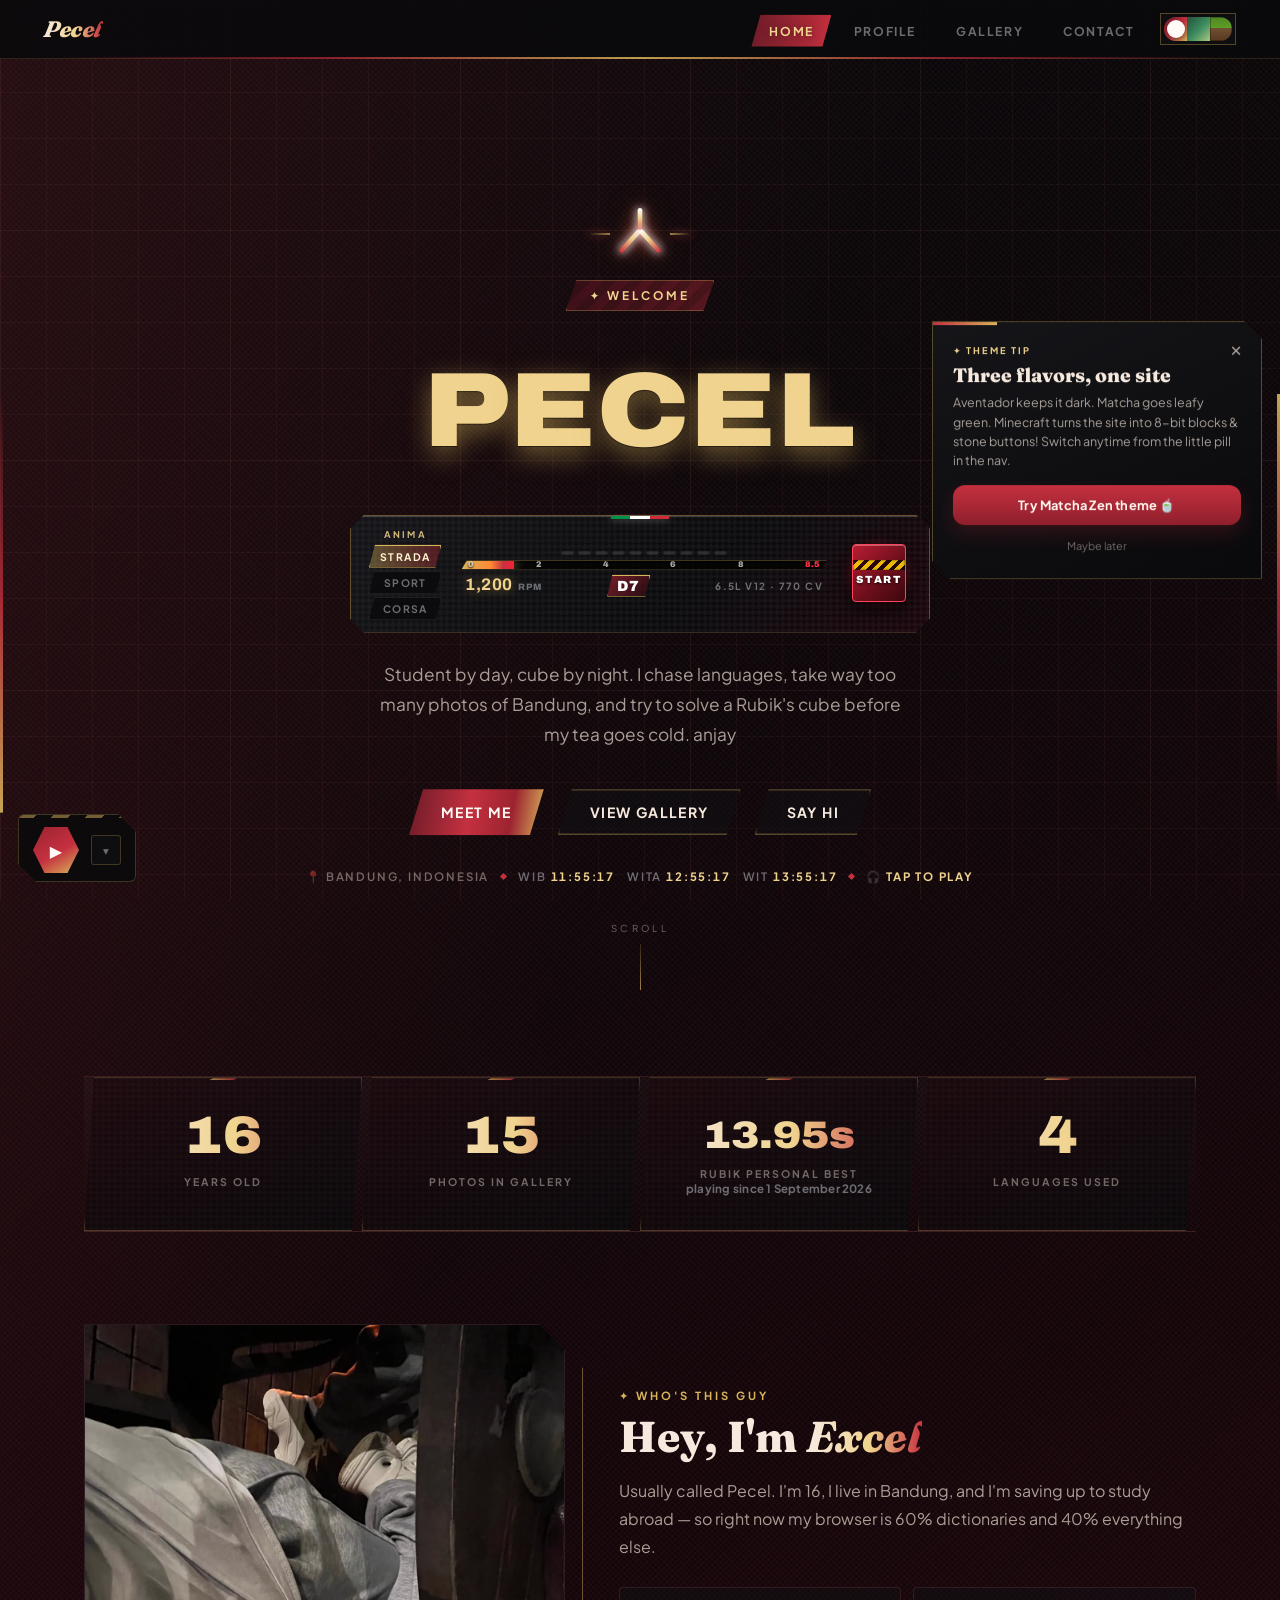
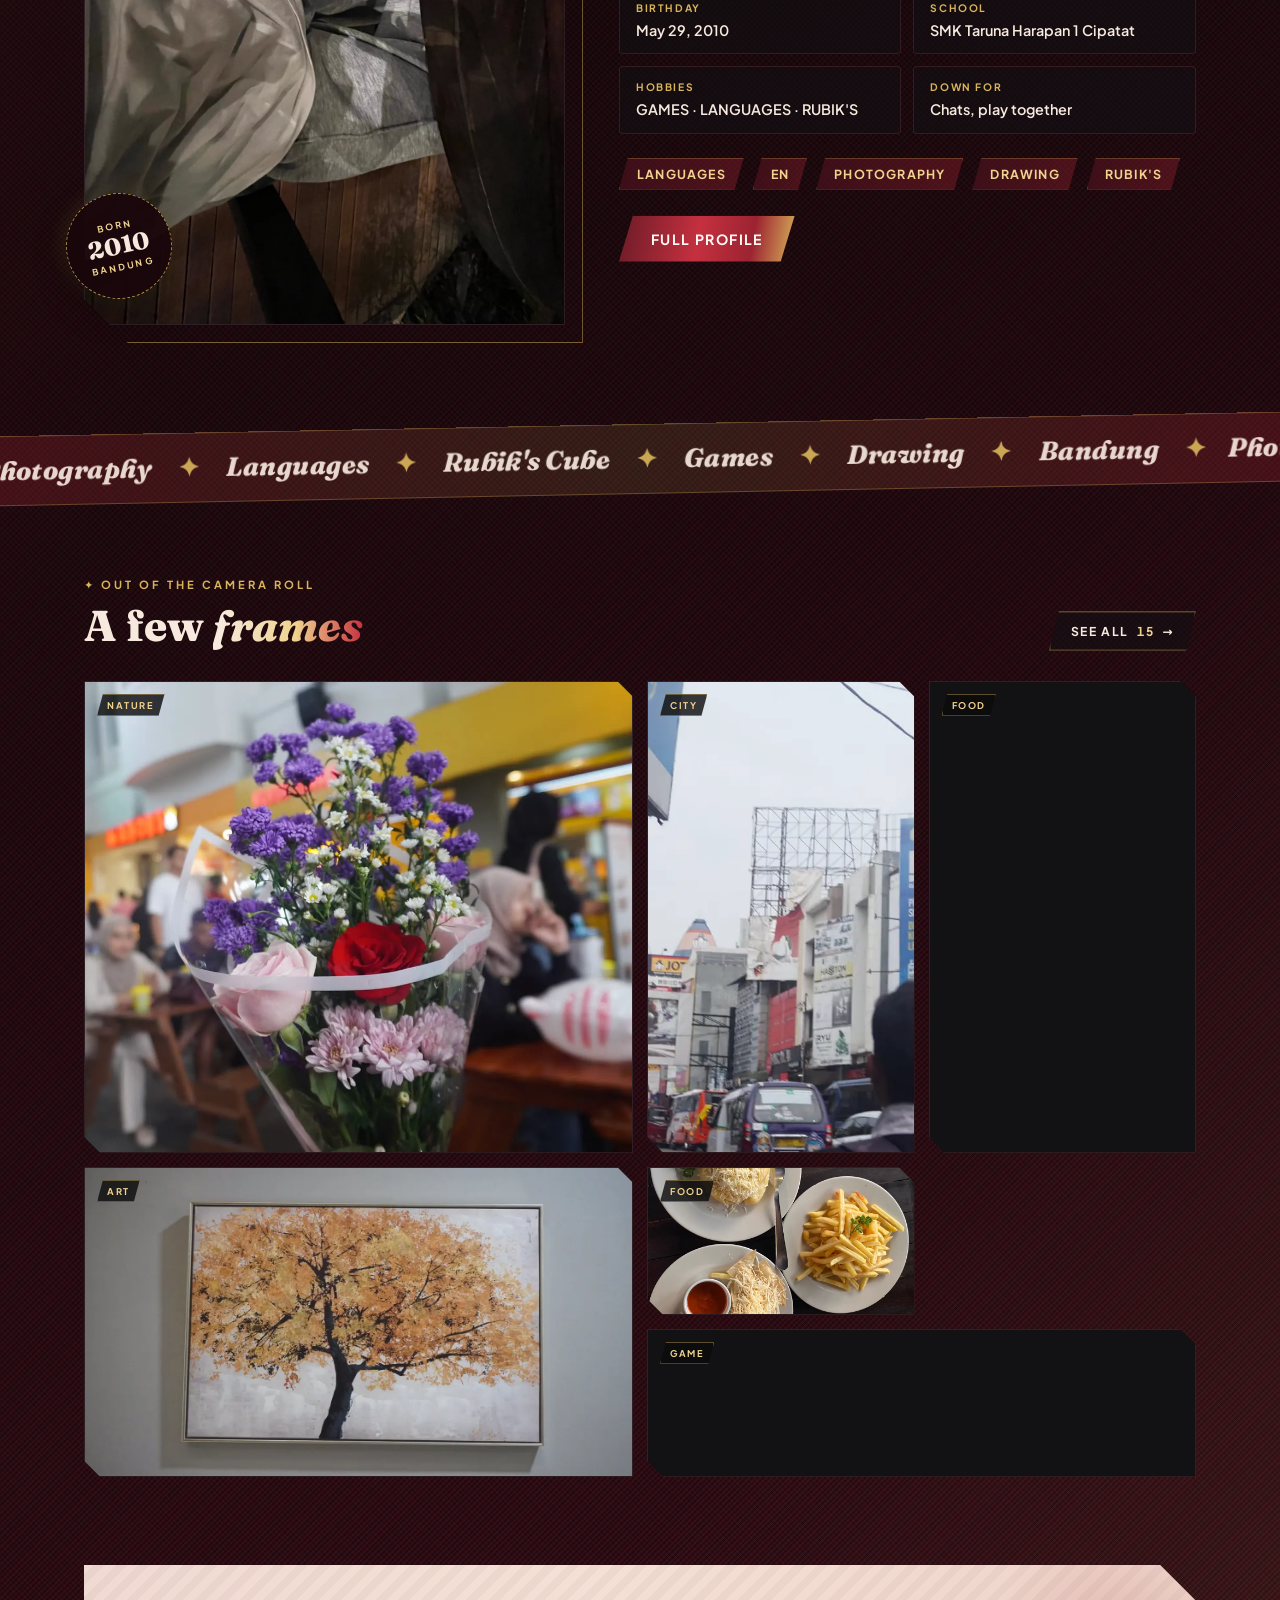
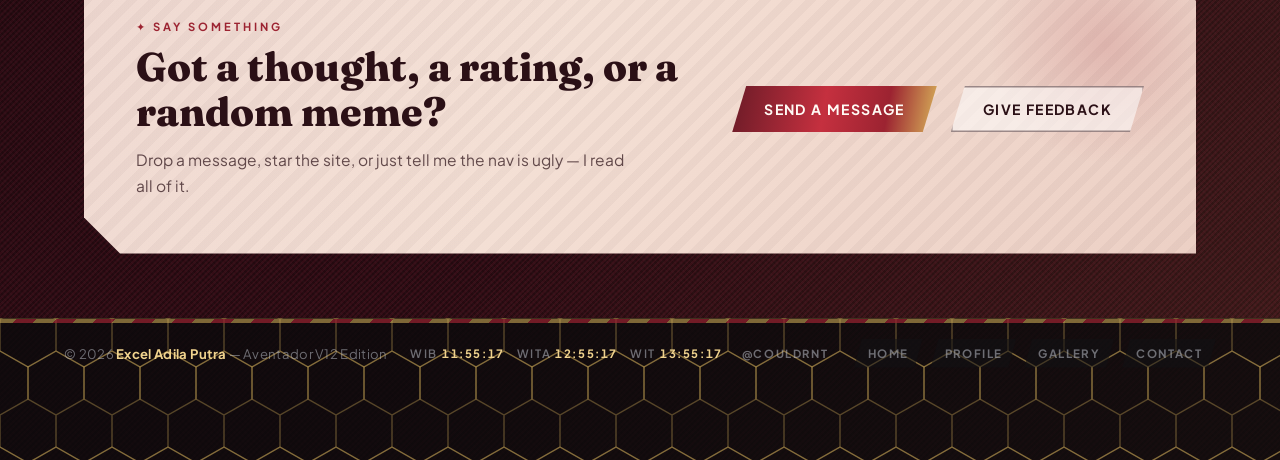
==== commit 66d6bb59: "feat: optimize mobile & desktop layouts, align minecraft header nav, and complete interactive HUD" ====
--- a/index.html
+++ b/index.html
@@ -138,13 +138,55 @@
         <div class="y-sign" id="y-sign" role="button" tabindex="0" aria-label="Aventador Y-LED signature (Click to flash)" title="Click to flash Aventador Y-LED headlights"><i></i><i></i><i></i></div>
         <div class="hero-badge">✦ Welcome</div>
         <h1 class="hero-title" id="hero-title"><span class="accent">pecel</span></h1>
-        <div class="mc-hud-bar" aria-hidden="true">
-          <span class="mc-hearts" title="Health: 20/20">❤❤❤❤❤❤❤❤❤❤</span>
-          <div class="mc-xp-track">
-            <div class="mc-xp-fill"></div>
-            <span class="mc-xp-lvl">16</span>
-          </div>
-          <span class="mc-food" title="Food: 20/20">🍗🍗🍗🍗🍗🍗🍗🍗🍗🍗</span>
+        <!-- ===== MINECRAFT INTERACTIVE HUD & 9-SLOT HOTBAR ===== -->
+        <div class="mc-hud-bar" id="mc-hud-bar" role="region" aria-label="Minecraft Health & Hotbar">
+          <div class="mc-hud-stats">
+            <span class="mc-hearts" id="mc-hearts" role="button" tabindex="0" title="Click to take damage! (Health: 20/20)" aria-label="Health: 20/20. Click to take damage.">❤❤❤❤❤❤❤❤❤❤</span>
+            <div class="mc-xp-track" id="mc-xp-track" role="button" tabindex="0" title="Click to collect XP!" aria-label="Experience bar. Click to gain XP.">
+              <div class="mc-xp-fill" id="mc-xp-fill"></div>
+              <span class="mc-xp-lvl" id="mc-xp-lvl">16</span>
+            </div>
+            <span class="mc-food" id="mc-food" role="button" tabindex="0" title="Click to eat and heal! (Food: 20/20)" aria-label="Hunger bar. Click to eat and heal.">🍗🍗🍗🍗🍗🍗🍗🍗🍗🍗</span>
+          </div>
+          <!-- Iconic 9-Slot Minecraft Hotbar -->
+          <div class="mc-hotbar" id="mc-hotbar" role="toolbar" aria-label="Minecraft Hotbar">
+            <button type="button" class="mc-slot active" data-slot="1" data-item="sword" title="[1] Diamond Sword (Click to swing!)" aria-label="Slot 1: Diamond Sword">
+              <span class="mc-item-icon">🗡️</span>
+              <span class="mc-slot-num">1</span>
+            </button>
+            <button type="button" class="mc-slot" data-slot="2" data-item="pickaxe" title="[2] Diamond Pickaxe (Click to mine!)" aria-label="Slot 2: Diamond Pickaxe">
+              <span class="mc-item-icon">⛏️</span>
+              <span class="mc-slot-num">2</span>
+            </button>
+            <button type="button" class="mc-slot" data-slot="3" data-item="gapple" title="[3] Enchanted Golden Apple (Click to eat!)" aria-label="Slot 3: Golden Apple">
+              <span class="mc-item-icon">🍏</span>
+              <span class="mc-slot-num">3</span>
+            </button>
+            <button type="button" class="mc-slot" data-slot="4" data-item="bow" title="[4] Flame Bow (Click to shoot!)" aria-label="Slot 4: Flame Bow">
+              <span class="mc-item-icon">🏹</span>
+              <span class="mc-slot-num">4</span>
+            </button>
+            <button type="button" class="mc-slot" data-slot="5" data-item="bread" title="[5] Bread (Click to eat!)" aria-label="Slot 5: Bread">
+              <span class="mc-item-icon">🍞</span>
+              <span class="mc-slot-count">64</span>
+            </button>
+            <button type="button" class="mc-slot" data-slot="6" data-item="totem" title="[6] Totem of Undying (Click to activate!)" aria-label="Slot 6: Totem of Undying">
+              <span class="mc-item-icon">🪙</span>
+              <span class="mc-slot-num">6</span>
+            </button>
+            <button type="button" class="mc-slot" data-slot="7" data-item="tnt" title="[7] TNT Block (Click to ignite!)" aria-label="Slot 7: TNT Block">
+              <span class="mc-item-icon">🧨</span>
+              <span class="mc-slot-num">7</span>
+            </button>
+            <button type="button" class="mc-slot" data-slot="8" data-item="potion" title="[8] Splash Potion (Click to splash!)" aria-label="Slot 8: Splash Potion">
+              <span class="mc-item-icon">🧪</span>
+              <span class="mc-slot-num">8</span>
+            </button>
+            <button type="button" class="mc-slot" data-slot="9" data-item="gem" title="[9] Diamond (Click to drop!)" aria-label="Slot 9: Diamond">
+              <span class="mc-item-icon">💎</span>
+              <span class="mc-slot-count">16</span>
+            </button>
+          </div>
         </div>
         <!-- ===== AVENTADOR COCKPIT TELEMETRY & V12 START UNIT ===== -->
         <div class="lambo-cockpit-hud" id="lambo-cockpit-hud" aria-label="Lamborghini Aventador Cockpit Telemetry">
--- a/css/site.css
+++ b/css/site.css
@@ -307,11 +307,11 @@
       align-items: center;
       justify-content: space-between;
       padding: 13px var(--nav-gutter);
-      padding-right: calc(var(--nav-gutter) + var(--nav-inner));
       background: rgba(var(--carbon-rgb), 0.88);
       border-bottom: 1px solid rgba(var(--gold-rgb), 0.16);
-      flex-wrap: wrap;
+      flex-wrap: nowrap;
       gap: 8px;
+      box-sizing: border-box;
     }
 
     nav::after {
@@ -6086,7 +6086,7 @@
 
       nav {
         padding: 11px clamp(14px, 3.8vw, 26px);
-        padding-right: calc(clamp(14px, 3.8vw, 26px) + 10px);
+        box-sizing: border-box;
       }
 
       .nav-logo {
@@ -8691,22 +8691,45 @@
 
     /* --- Navigasi: Minecraft Hotbar HUD (Logo Kepala Creeper) --- */
     html[data-theme="minecraft"] nav {
+      top: 12px;
+      left: var(--nav-gutter);
+      right: var(--nav-gutter);
+      width: auto;
+      max-width: 1300px;
+      margin: 0 auto;
+      box-sizing: border-box;
       background: #2b2825;
       border: 3px solid #000000;
       box-shadow:
         inset 2px 2px 0 #5c5752,
         inset -2px -2px 0 #151413,
         0 6px 0 rgba(0, 0, 0, 0.7);
-      padding: 6px 14px;
+      padding: 7px 16px;
+      display: flex;
+      align-items: center;
+      justify-content: space-between;
+      flex-wrap: nowrap;
+    }
+
+    html[data-theme="minecraft"] nav::before,
+    html[data-theme="minecraft"] nav::after {
+      display: none !important;
+    }
+
+    html[data-theme="minecraft"] body {
+      padding-top: 92px;
     }
 
     html[data-theme="minecraft"] .nav-logo {
       display: inline-flex;
       align-items: center;
       gap: 9px;
+      transform: none !important;
       font-family: 'Press Start 2P', 'Silkscreen', monospace;
       font-size: 0.85rem;
       color: #ffffff !important;
+      background: none;
+      -webkit-text-fill-color: currentColor;
       text-shadow: 2px 2px 0 #3a3a3d, 3px 3px 0 #000;
       border: 2px solid transparent;
       padding: 6px 10px;
@@ -8730,20 +8753,26 @@
     }
 
     html[data-theme="minecraft"] .nav-links {
+      display: flex;
       gap: 6px;
+      align-items: center;
+      margin-left: auto;
     }
 
     html[data-theme="minecraft"] .nav-links a {
+      clip-path: none !important;
+      transform: none !important;
+      border-radius: 0 !important;
       font-family: 'Silkscreen', monospace;
       font-size: 0.78rem;
       letter-spacing: 0.5px;
       color: #e4e4e4 !important;
-      padding: 8px 13px;
+      padding: 8px 14px;
       background: #3c3834;
       border: 2px solid #161514;
       box-shadow: inset 1px 1px 0 #635e58, inset -1px -1px 0 #201e1c;
       text-shadow: 1px 1px 0 #1b1b1c;
-      transition: none;
+      transition: background 0.12s ease;
     }
 
     html[data-theme="minecraft"] .nav-links a:hover {
@@ -8765,6 +8794,99 @@
 
     html[data-theme="minecraft"] .nav-indicator {
       display: none !important;
+    }
+
+    html[data-theme="minecraft"] .nav-right {
+      display: flex;
+      align-items: center;
+      gap: 10px;
+    }
+
+    html[data-theme="minecraft"] .theme-switch {
+      clip-path: none !important;
+      transform: none !important;
+      border-radius: 0 !important;
+      border: 2px solid #000000 !important;
+      background: #383431 !important;
+      box-shadow: inset 1px 1px 0 #5c554e, inset -1px -1px 0 #1c1a18 !important;
+    }
+
+    html[data-theme="minecraft"] .theme-switch:hover,
+    html[data-theme="minecraft"] .theme-switch:focus-visible {
+      border-color: #55ff55 !important;
+      background: #4a4541 !important;
+    }
+
+    html[data-theme="minecraft"] .nav-burger {
+      clip-path: none !important;
+      transform: none !important;
+      border-radius: 0 !important;
+      border: 2px solid #000000 !important;
+      background: #4e4a46 !important;
+      box-shadow: inset 2px 2px 0 #7e7872, inset -2px -2px 0 #282624, 0 3px 0 #000 !important;
+      width: 42px;
+      height: 36px;
+    }
+
+    html[data-theme="minecraft"] .nav-burger span {
+      background: #ffffff !important;
+      box-shadow: 0 1px 0 #000000;
+      border-radius: 0 !important;
+      height: 3px !important;
+    }
+
+    html[data-theme="minecraft"] .nav-burger:hover {
+      background: #68625d !important;
+    }
+
+    /* --- Drawer HP Minecraft: Dark Stone Inventory Frame --- */
+    html[data-theme="minecraft"] .nav-drawer {
+      background: rgba(28, 26, 24, 0.985);
+      backdrop-filter: blur(8px);
+    }
+
+    html[data-theme="minecraft"] .drawer-inner>a {
+      font-family: 'Silkscreen', monospace;
+      font-size: 1.15rem;
+      letter-spacing: 1px;
+      color: #e4e4e4;
+      text-shadow: 2px 2px 0 #000;
+      text-transform: uppercase;
+      clip-path: none;
+      transform: none;
+    }
+
+    html[data-theme="minecraft"] .drawer-inner>a:hover,
+    html[data-theme="minecraft"] .drawer-inner>a.active {
+      color: #ffff55;
+      text-shadow: 2px 2px 0 #000, 0 0 10px rgba(255, 255, 85, 0.5);
+    }
+
+    html[data-theme="minecraft"] .drawer-rule {
+      background: #3f3934;
+      border-top: 2px solid #141312;
+      border-bottom: 2px solid #5a524a;
+    }
+
+    html[data-theme="minecraft"] .drawer-meta {
+      color: #aaaaaa;
+      font-family: 'Silkscreen', monospace;
+      font-size: 0.75rem;
+    }
+
+    html[data-theme="minecraft"] .drawer-socials a {
+      clip-path: none;
+      font-family: 'Silkscreen', monospace;
+      border: 2px solid #000;
+      border-radius: 0;
+      background: #4e4a46;
+      color: #f0f0f0;
+      box-shadow: inset 1px 1px 0 #7e7872, inset -1px -1px 0 #282624, 0 2px 0 #000;
+    }
+
+    html[data-theme="minecraft"] .drawer-socials a:hover {
+      background: #68625d;
+      color: #ffff55;
     }
 
     /* --- Tombol: Minecraft Stone Buttons (Beveled 3D) --- */
@@ -8885,19 +9007,32 @@
       to { transform: rotate(-12deg) scale(1.08); }
     }
 
-    /* HUD Bar: Health (Hearts), XP Level Bar, & Hunger Food */
+    /* HUD Bar: Health (Hearts), XP Level Bar, Hunger Food & Interactive 9-Slot Hotbar */
     html[data-theme="minecraft"] .mc-hud-bar {
       display: flex !important;
+      flex-direction: column;
       align-items: center;
       justify-content: center;
-      gap: 16px;
+      gap: 10px;
       margin: 18px auto 8px auto;
-      padding: 7px 16px;
-      background: rgba(28, 26, 24, 0.9);
-      border: 2px solid #4a4540;
-      box-shadow: inset 1px 1px 0 #6e6760, inset -1px -1px 0 #151413, 0 4px 0 #000;
+      padding: 10px 14px;
+      background: rgba(28, 26, 24, 0.95);
+      border: 3px solid #000000;
+      box-shadow:
+        inset 2px 2px 0 #5c554e,
+        inset -2px -2px 0 #1c1a18,
+        0 6px 0 rgba(0, 0, 0, 0.75);
       width: fit-content;
       max-width: 100%;
+      user-select: none;
+    }
+
+    html[data-theme="minecraft"] .mc-hud-stats {
+      display: flex;
+      align-items: center;
+      justify-content: center;
+      gap: 14px;
+      width: 100%;
     }
 
     html[data-theme="minecraft"] .mc-hearts {
@@ -8905,23 +9040,63 @@
       font-size: 0.95rem;
       letter-spacing: 2px;
       text-shadow: 1px 1px 0 #550000;
+      cursor: pointer;
+      transition: transform 0.1s ease;
+      outline: none;
+    }
+
+    html[data-theme="minecraft"] .mc-hearts:hover {
+      transform: scale(1.05);
+    }
+
+    html[data-theme="minecraft"] .mc-hearts.hurt {
+      animation: mcHeartDamage 0.4s ease-out;
+    }
+
+    @keyframes mcHeartDamage {
+      0%, 100% { transform: translateX(0); }
+      20%, 60% { transform: translateX(-4px); }
+      40%, 80% { transform: translateX(4px); }
     }
 
     html[data-theme="minecraft"] .mc-food {
       font-size: 0.95rem;
       letter-spacing: 2px;
       filter: drop-shadow(1px 1px 0 #4a2500);
+      cursor: pointer;
+      transition: transform 0.1s ease;
+      outline: none;
+    }
+
+    html[data-theme="minecraft"] .mc-food:hover {
+      transform: scale(1.05);
+    }
+
+    html[data-theme="minecraft"] .mc-food.chew {
+      animation: mcFoodChew 0.35s ease-out;
+    }
+
+    @keyframes mcFoodChew {
+      0%, 100% { transform: scale(1); }
+      50% { transform: scale(1.15) rotate(5deg); }
     }
 
     html[data-theme="minecraft"] .mc-xp-track {
       position: relative;
-      width: 130px;
-      height: 8px;
+      width: 140px;
+      height: 10px;
       background: #141312;
       border: 1px solid #544f49;
       display: flex;
       align-items: center;
       justify-content: center;
+      cursor: pointer;
+      transition: transform 0.1s ease;
+      outline: none;
+    }
+
+    html[data-theme="minecraft"] .mc-xp-track:hover {
+      transform: scale(1.04);
     }
 
     html[data-theme="minecraft"] .mc-xp-fill {
@@ -8929,9 +9104,10 @@
       left: 0;
       top: 0;
       bottom: 0;
-      width: 80%;
+      width: var(--mc-xp-pct, 80%);
       background: #55ff55;
       box-shadow: 0 0 6px #55ff55;
+      transition: width 0.25s ease;
     }
 
     html[data-theme="minecraft"] .mc-xp-lvl {
@@ -8941,7 +9117,115 @@
       font-size: 0.65rem;
       color: #55ff55 !important;
       text-shadow: 1px 1px 0 #000, -1px -1px 0 #000, 1px -1px 0 #000, -1px 1px 0 #000;
-      top: -8px;
+      top: -10px;
+    }
+
+    /* --- Iconic 9-Slot Hotbar --- */
+    html[data-theme="minecraft"] .mc-hotbar {
+      display: flex;
+      align-items: center;
+      gap: 3px;
+      background: #8f8f8f;
+      border: 2px solid #373737;
+      box-shadow: inset 1px 1px 0 #dbdbdb, inset -1px -1px 0 #555555, 0 3px 0 #000;
+      padding: 3px;
+      border-radius: 0;
+    }
+
+    html[data-theme="minecraft"] .mc-slot {
+      position: relative;
+      width: 36px;
+      height: 36px;
+      background: #8b8b8b;
+      border: 2px solid #373737;
+      box-shadow: inset -2px -2px 0 #dbdbdb, inset 2px 2px 0 #555555;
+      display: flex;
+      align-items: center;
+      justify-content: center;
+      cursor: pointer;
+      padding: 0;
+      border-radius: 0;
+      transition: background 0.1s;
+    }
+
+    html[data-theme="minecraft"] .mc-slot:hover {
+      background: #a0a0a0;
+    }
+
+    html[data-theme="minecraft"] .mc-slot.active {
+      border: 3px solid #ffffff !important;
+      box-shadow: inset -2px -2px 0 #ffffff, inset 2px 2px 0 #ffffff, 0 0 8px rgba(255, 255, 255, 0.8) !important;
+      transform: scale(1.08);
+      z-index: 2;
+    }
+
+    html[data-theme="minecraft"] .mc-item-icon {
+      font-size: 1.15rem;
+      line-height: 1;
+      filter: drop-shadow(1px 1px 0 rgba(0, 0, 0, 0.7));
+    }
+
+    html[data-theme="minecraft"] .mc-slot-num,
+    html[data-theme="minecraft"] .mc-slot-count {
+      position: absolute;
+      bottom: 1px;
+      right: 2px;
+      font-family: 'VT323', monospace;
+      font-size: 0.85rem;
+      color: #ffffff;
+      text-shadow: 1px 1px 0 #000;
+      line-height: 1;
+      pointer-events: none;
+    }
+
+    html[data-theme="minecraft"] .mc-slot-num {
+      top: 1px;
+      left: 2px;
+      bottom: auto;
+      right: auto;
+      font-size: 0.65rem;
+      color: #aaaaaa;
+    }
+
+    /* Steve Hurt animation on #y-sign */
+    html[data-theme="minecraft"] .y-sign.steve-hurt {
+      animation: mcSteveHurt 0.4s ease-out !important;
+    }
+
+    @keyframes mcSteveHurt {
+      0% { transform: rotate(0deg); filter: brightness(1); }
+      20% { transform: rotate(-15deg); filter: sepia(1) saturate(5) hue-rotate(-50deg); }
+      50% { transform: rotate(10deg); filter: sepia(1) saturate(5) hue-rotate(-50deg); }
+      100% { transform: rotate(0deg); filter: brightness(1); }
+    }
+
+    /* Screen shake on TNT explosion */
+    body.mc-tnt-boom {
+      animation: mcScreenShake 0.4s ease-out;
+    }
+
+    @keyframes mcScreenShake {
+      0%, 100% { transform: translate(0, 0); }
+      20% { transform: translate(-4px, 4px); }
+      40% { transform: translate(4px, -3px); }
+      60% { transform: translate(-3px, -2px); }
+      80% { transform: translate(2px, 3px); }
+    }
+
+    /* Totem of Undying screen flash */
+    .mc-totem-overlay {
+      position: fixed;
+      inset: 0;
+      pointer-events: none;
+      z-index: 9999;
+      background: radial-gradient(circle at center, rgba(85, 255, 85, 0.4) 0%, rgba(255, 215, 0, 0.3) 50%, transparent 80%);
+      animation: mcTotemFade 1.2s ease-out forwards;
+    }
+
+    @keyframes mcTotemFade {
+      0% { opacity: 0; transform: scale(0.8); }
+      25% { opacity: 1; transform: scale(1.05); }
+      100% { opacity: 0; transform: scale(1.2); }
     }
 
     html[data-theme="minecraft"] .hero-meta {
@@ -9508,19 +9792,69 @@
 
     @media (max-width: 760px) {
       html[data-theme="minecraft"] nav {
-        top: 8px;
+        top: 10px;
         left: var(--nav-gutter);
         right: var(--nav-gutter);
-        padding: 6px 10px;
+        width: auto;
+        box-sizing: border-box;
+        padding: 8px 12px;
+      }
+
+      html[data-theme="minecraft"] body {
+        padding-top: 86px;
       }
 
       html[data-theme="minecraft"] .mc-hud-bar {
-        gap: 8px;
-        padding: 5px 8px;
+        gap: 7px;
+        padding: 6px 8px;
+        max-width: calc(100vw - 20px);
+        box-sizing: border-box;
+      }
+
+      html[data-theme="minecraft"] .mc-hud-stats {
+        gap: 6px;
+        justify-content: space-between;
+        width: 100%;
+      }
+
+      html[data-theme="minecraft"] .mc-hearts,
+      html[data-theme="minecraft"] .mc-food {
+        font-size: clamp(0.68rem, 2.3vw, 0.88rem);
+        letter-spacing: clamp(0.5px, 0.3vw, 1.5px);
       }
 
       html[data-theme="minecraft"] .mc-xp-track {
-        width: 80px;
+        width: clamp(50px, 15vw, 85px);
+        height: 8px;
+      }
+
+      html[data-theme="minecraft"] .mc-xp-lvl {
+        font-size: 0.58rem;
+        top: -9px;
+      }
+
+      html[data-theme="minecraft"] .mc-hotbar {
+        gap: clamp(1px, 0.6vw, 3px);
+        padding: 2px;
+        max-width: 100%;
+        box-sizing: border-box;
+      }
+
+      html[data-theme="minecraft"] .mc-slot {
+        width: clamp(28px, 8.8vw, 36px);
+        height: clamp(28px, 8.8vw, 36px);
+      }
+
+      html[data-theme="minecraft"] .mc-item-icon {
+        font-size: clamp(0.85rem, 3vw, 1.15rem);
+      }
+
+      html[data-theme="minecraft"] .mc-slot-num {
+        font-size: clamp(0.5rem, 1.8vw, 0.65rem);
+      }
+
+      html[data-theme="minecraft"] .mc-slot-count {
+        font-size: clamp(0.6rem, 2.2vw, 0.85rem);
       }
     }
 
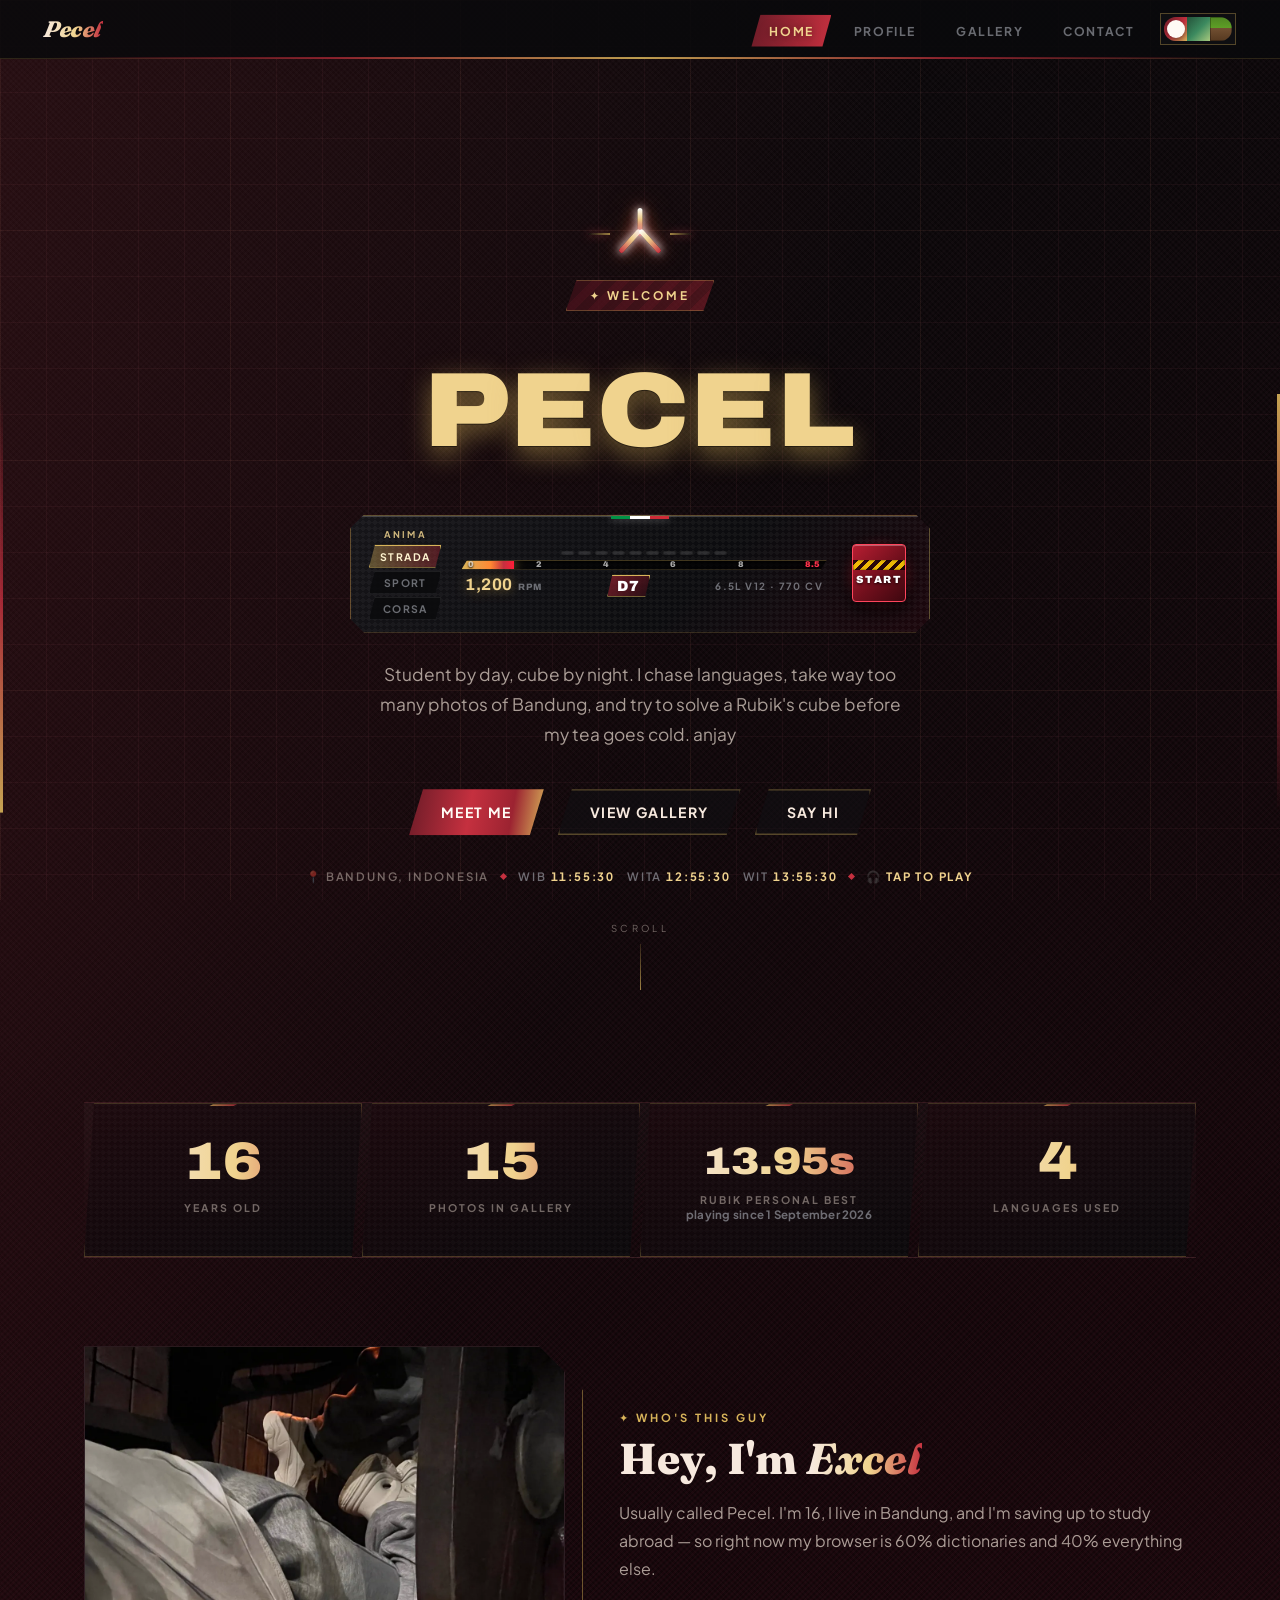
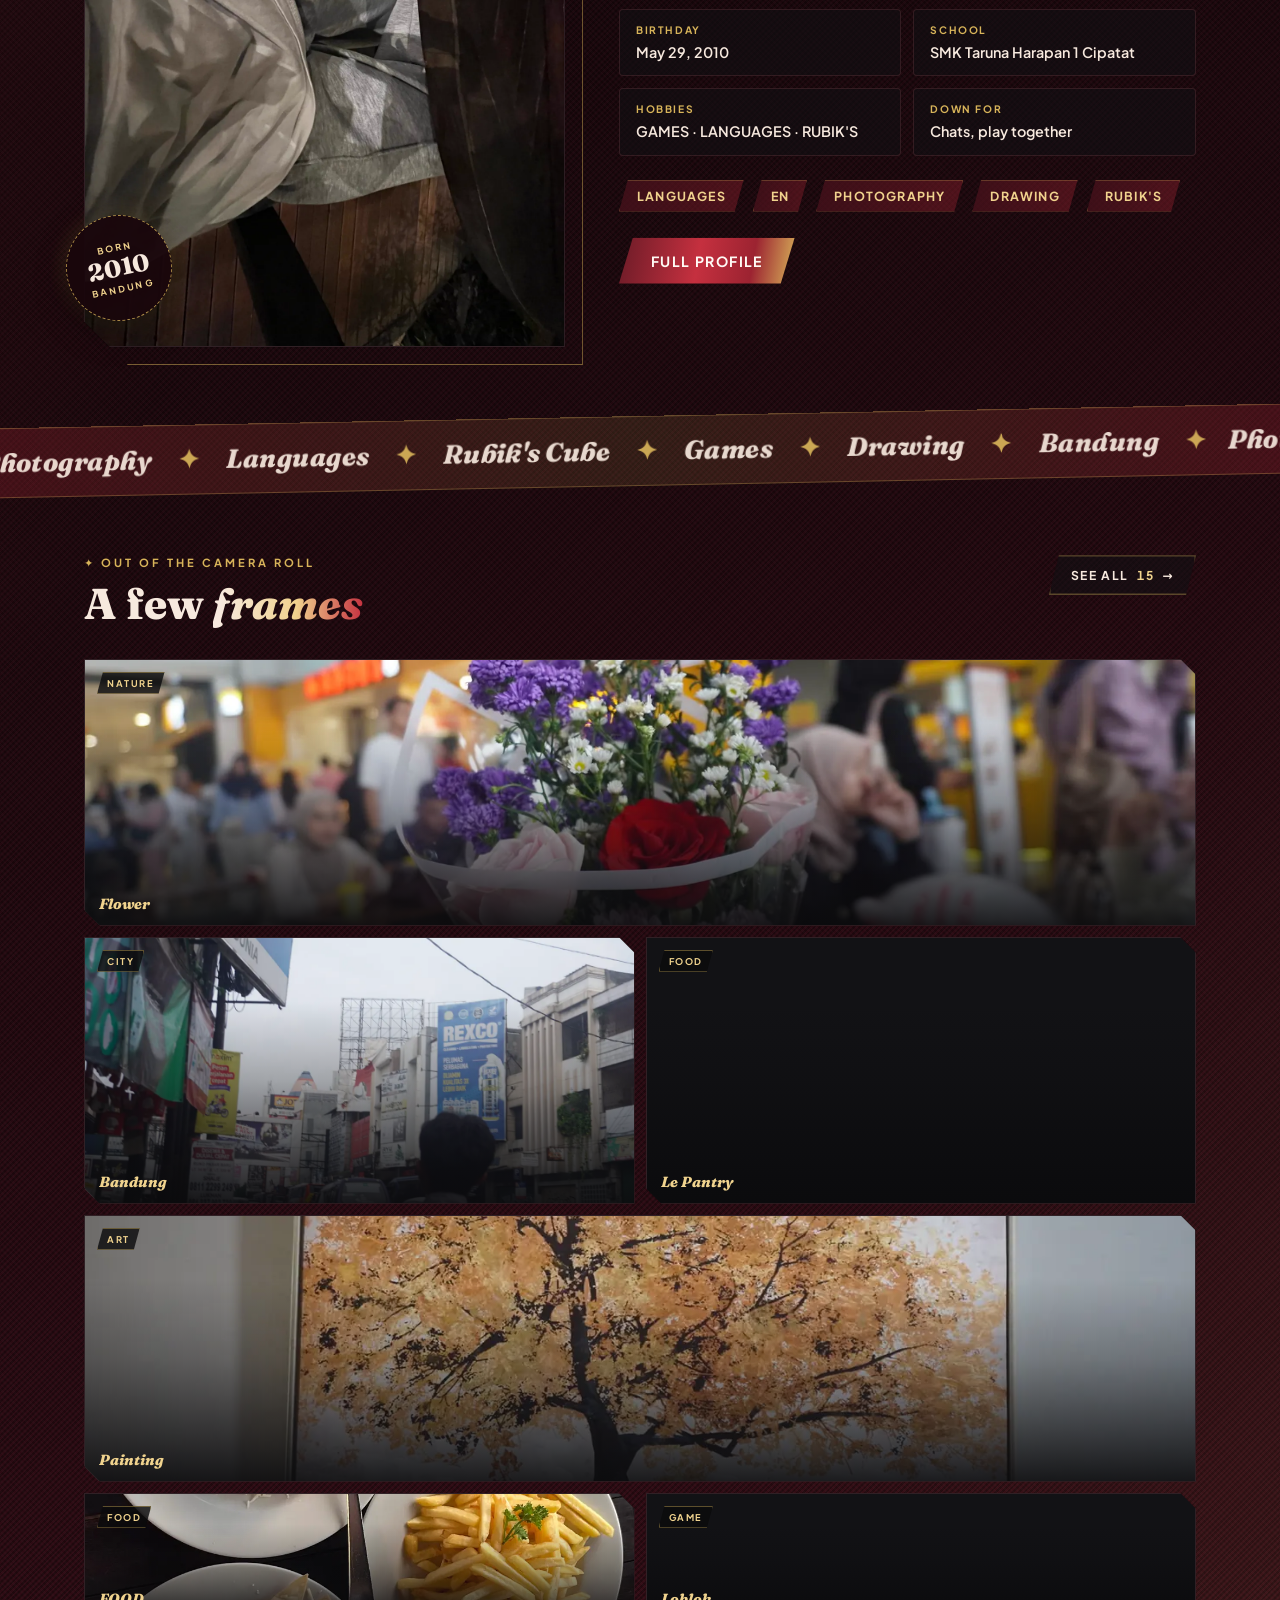
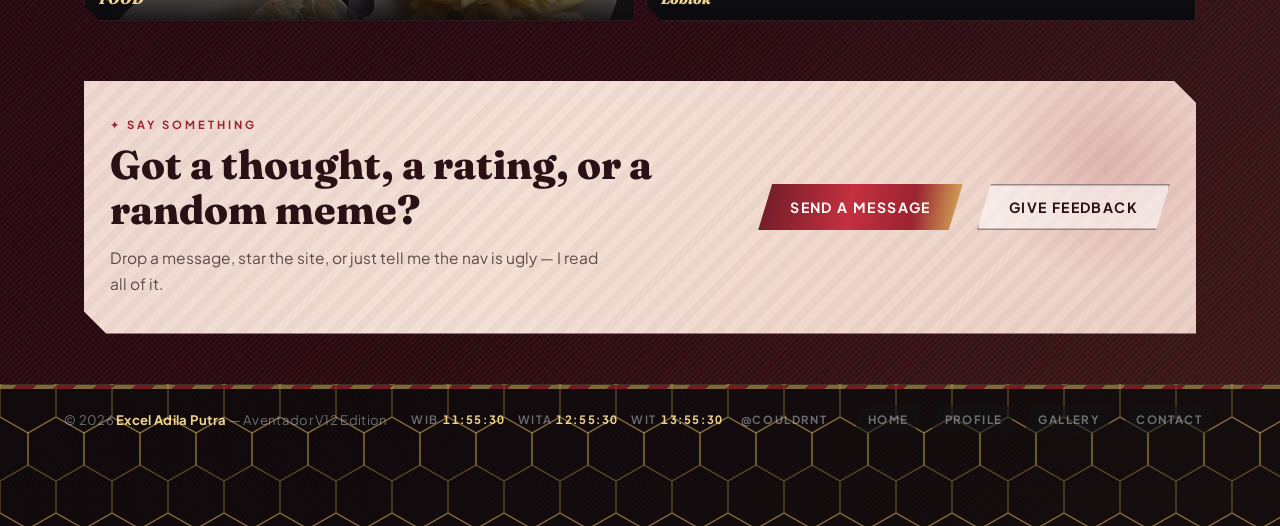
==== commit b9304b4e: "fix: remove bottom-left music player, eliminate unwanted I-beam text cursors, and style mobile hambu" ====
--- a/index.html
+++ b/index.html
@@ -135,54 +135,69 @@
 
     <section class="view" data-view="home">
       <div class="hero">
-        <div class="y-sign" id="y-sign" role="button" tabindex="0" aria-label="Aventador Y-LED signature (Click to flash)" title="Click to flash Aventador Y-LED headlights"><i></i><i></i><i></i></div>
+        <div class="y-sign" id="y-sign" role="button" tabindex="0"
+          aria-label="Aventador Y-LED signature (Click to flash)" title="Click to flash Aventador Y-LED headlights">
+          <i></i><i></i><i></i></div>
         <div class="hero-badge">✦ Welcome</div>
         <h1 class="hero-title" id="hero-title"><span class="accent">pecel</span></h1>
         <!-- ===== MINECRAFT INTERACTIVE HUD & 9-SLOT HOTBAR ===== -->
         <div class="mc-hud-bar" id="mc-hud-bar" role="region" aria-label="Minecraft Health & Hotbar">
           <div class="mc-hud-stats">
-            <span class="mc-hearts" id="mc-hearts" role="button" tabindex="0" title="Click to take damage! (Health: 20/20)" aria-label="Health: 20/20. Click to take damage.">❤❤❤❤❤❤❤❤❤❤</span>
-            <div class="mc-xp-track" id="mc-xp-track" role="button" tabindex="0" title="Click to collect XP!" aria-label="Experience bar. Click to gain XP.">
+            <span class="mc-hearts" id="mc-hearts" role="button" tabindex="0"
+              title="Click to take damage! (Health: 20/20)"
+              aria-label="Health: 20/20. Click to take damage.">❤❤❤❤❤❤❤❤❤❤</span>
+            <div class="mc-xp-track" id="mc-xp-track" role="button" tabindex="0" title="Click to collect XP!"
+              aria-label="Experience bar. Click to gain XP.">
               <div class="mc-xp-fill" id="mc-xp-fill"></div>
               <span class="mc-xp-lvl" id="mc-xp-lvl">16</span>
             </div>
-            <span class="mc-food" id="mc-food" role="button" tabindex="0" title="Click to eat and heal! (Food: 20/20)" aria-label="Hunger bar. Click to eat and heal.">🍗🍗🍗🍗🍗🍗🍗🍗🍗🍗</span>
+            <span class="mc-food" id="mc-food" role="button" tabindex="0" title="Click to eat and heal! (Food: 20/20)"
+              aria-label="Hunger bar. Click to eat and heal.">🍗🍗🍗🍗🍗🍗🍗🍗🍗🍗</span>
           </div>
           <!-- Iconic 9-Slot Minecraft Hotbar -->
           <div class="mc-hotbar" id="mc-hotbar" role="toolbar" aria-label="Minecraft Hotbar">
-            <button type="button" class="mc-slot active" data-slot="1" data-item="sword" title="[1] Diamond Sword (Click to swing!)" aria-label="Slot 1: Diamond Sword">
+            <button type="button" class="mc-slot active" data-slot="1" data-item="sword"
+              title="[1] Diamond Sword (Click to swing!)" aria-label="Slot 1: Diamond Sword">
               <span class="mc-item-icon">🗡️</span>
               <span class="mc-slot-num">1</span>
             </button>
-            <button type="button" class="mc-slot" data-slot="2" data-item="pickaxe" title="[2] Diamond Pickaxe (Click to mine!)" aria-label="Slot 2: Diamond Pickaxe">
+            <button type="button" class="mc-slot" data-slot="2" data-item="pickaxe"
+              title="[2] Diamond Pickaxe (Click to mine!)" aria-label="Slot 2: Diamond Pickaxe">
               <span class="mc-item-icon">⛏️</span>
               <span class="mc-slot-num">2</span>
             </button>
-            <button type="button" class="mc-slot" data-slot="3" data-item="gapple" title="[3] Enchanted Golden Apple (Click to eat!)" aria-label="Slot 3: Golden Apple">
+            <button type="button" class="mc-slot" data-slot="3" data-item="gapple"
+              title="[3] Enchanted Golden Apple (Click to eat!)" aria-label="Slot 3: Golden Apple">
               <span class="mc-item-icon">🍏</span>
               <span class="mc-slot-num">3</span>
             </button>
-            <button type="button" class="mc-slot" data-slot="4" data-item="bow" title="[4] Flame Bow (Click to shoot!)" aria-label="Slot 4: Flame Bow">
+            <button type="button" class="mc-slot" data-slot="4" data-item="bow" title="[4] Flame Bow (Click to shoot!)"
+              aria-label="Slot 4: Flame Bow">
               <span class="mc-item-icon">🏹</span>
               <span class="mc-slot-num">4</span>
             </button>
-            <button type="button" class="mc-slot" data-slot="5" data-item="bread" title="[5] Bread (Click to eat!)" aria-label="Slot 5: Bread">
+            <button type="button" class="mc-slot" data-slot="5" data-item="bread" title="[5] Bread (Click to eat!)"
+              aria-label="Slot 5: Bread">
               <span class="mc-item-icon">🍞</span>
               <span class="mc-slot-count">64</span>
             </button>
-            <button type="button" class="mc-slot" data-slot="6" data-item="totem" title="[6] Totem of Undying (Click to activate!)" aria-label="Slot 6: Totem of Undying">
+            <button type="button" class="mc-slot" data-slot="6" data-item="totem"
+              title="[6] Totem of Undying (Click to activate!)" aria-label="Slot 6: Totem of Undying">
               <span class="mc-item-icon">🪙</span>
               <span class="mc-slot-num">6</span>
             </button>
-            <button type="button" class="mc-slot" data-slot="7" data-item="tnt" title="[7] TNT Block (Click to ignite!)" aria-label="Slot 7: TNT Block">
+            <button type="button" class="mc-slot" data-slot="7" data-item="tnt" title="[7] TNT Block (Click to ignite!)"
+              aria-label="Slot 7: TNT Block">
               <span class="mc-item-icon">🧨</span>
               <span class="mc-slot-num">7</span>
             </button>
-            <button type="button" class="mc-slot" data-slot="8" data-item="potion" title="[8] Splash Potion (Click to splash!)" aria-label="Slot 8: Splash Potion">
+            <button type="button" class="mc-slot" data-slot="8" data-item="potion"
+              title="[8] Splash Potion (Click to splash!)" aria-label="Slot 8: Splash Potion">
               <span class="mc-item-icon">🧪</span>
               <span class="mc-slot-num">8</span>
             </button>
-            <button type="button" class="mc-slot" data-slot="9" data-item="gem" title="[9] Diamond (Click to drop!)" aria-label="Slot 9: Diamond">
+            <button type="button" class="mc-slot" data-slot="9" data-item="gem" title="[9] Diamond (Click to drop!)"
+              aria-label="Slot 9: Diamond">
               <span class="mc-item-icon">💎</span>
               <span class="mc-slot-count">16</span>
             </button>
@@ -194,15 +209,20 @@
             <!-- ANIMA Drive Mode Switcher -->
             <div class="lambo-mode-bar" role="group" aria-label="Drive Mode Selector">
               <span class="lambo-mode-label">ANIMA</span>
-              <button type="button" class="lambo-mode-btn active" id="lambo-mode-strada" data-mode="strada" title="Strada (Street Mode)">STRADA</button>
-              <button type="button" class="lambo-mode-btn" id="lambo-mode-sport" data-mode="sport" title="Sport Mode">SPORT</button>
-              <button type="button" class="lambo-mode-btn" id="lambo-mode-corsa" data-mode="corsa" title="Corsa (Track Mode)">CORSA</button>
+              <button type="button" class="lambo-mode-btn active" id="lambo-mode-strada" data-mode="strada"
+                title="Strada (Street Mode)">STRADA</button>
+              <button type="button" class="lambo-mode-btn" id="lambo-mode-sport" data-mode="sport"
+                title="Sport Mode">SPORT</button>
+              <button type="button" class="lambo-mode-btn" id="lambo-mode-corsa" data-mode="corsa"
+                title="Corsa (Track Mode)">CORSA</button>
             </div>
 
             <!-- Tachometer Gauge Cluster -->
-            <div class="lambo-tacho-unit" id="lambo-tacho-unit" role="button" tabindex="0" aria-label="Aventador Tachometer (Tap to rev throttle)" title="Tap to rev throttle!">
+            <div class="lambo-tacho-unit" id="lambo-tacho-unit" role="button" tabindex="0"
+              aria-label="Aventador Tachometer (Tap to rev throttle)" title="Tap to rev throttle!">
               <div class="lambo-shift-lights" id="lambo-shift-lights" aria-hidden="true">
-                <span class="lambo-led g"></span><span class="lambo-led g"></span><span class="lambo-led g"></span><span class="lambo-led g"></span>
+                <span class="lambo-led g"></span><span class="lambo-led g"></span><span class="lambo-led g"></span><span
+                  class="lambo-led g"></span>
                 <span class="lambo-led a"></span><span class="lambo-led a"></span><span class="lambo-led a"></span>
                 <span class="lambo-led r"></span><span class="lambo-led r"></span><span class="lambo-led r"></span>
               </div>
@@ -223,11 +243,13 @@
 
             <!-- Fighter Jet Red Flip Cover START ENGINE Button -->
             <div class="lambo-start-unit" id="lambo-start-unit">
-              <button type="button" class="lambo-flip-guard" id="lambo-flip-guard" aria-label="Flip red engine cover" title="Click to flip missile switch cover">
+              <button type="button" class="lambo-flip-guard" id="lambo-flip-guard" aria-label="Flip red engine cover"
+                title="Click to flip missile switch cover">
                 <span class="lambo-guard-stripe"></span>
                 <span class="lambo-guard-text">START</span>
               </button>
-              <button type="button" class="lambo-ignition-btn" id="lambo-ignition-btn" aria-label="Start V12 Supercar Engine" title="Press to start / rev V12 engine">
+              <button type="button" class="lambo-ignition-btn" id="lambo-ignition-btn"
+                aria-label="Start V12 Supercar Engine" title="Press to start / rev V12 engine">
                 <span class="lambo-ign-core">START<br>ENGINE<br>STOP</span>
               </button>
             </div>
@@ -242,13 +264,17 @@
             <!-- Tea Mood / Brew Style Selector -->
             <div class="matcha-brew-selector" role="group" aria-label="Matcha Brew Style">
               <span class="matcha-brew-label">BREW</span>
-              <button type="button" class="matcha-brew-btn active" id="matcha-brew-uji" data-brew="uji" title="Ceremonial Uji Matcha">Uji</button>
-              <button type="button" class="matcha-brew-btn" id="matcha-brew-latte" data-brew="latte" title="Creamy Oat Matcha Latte">Latte</button>
-              <button type="button" class="matcha-brew-btn" id="matcha-brew-genmai" data-brew="genmai" title="Toasted Genmaicha">Genmai</button>
+              <button type="button" class="matcha-brew-btn active" id="matcha-brew-uji" data-brew="uji"
+                title="Ceremonial Uji Matcha">Uji</button>
+              <button type="button" class="matcha-brew-btn" id="matcha-brew-latte" data-brew="latte"
+                title="Creamy Oat Matcha Latte">Latte</button>
+              <button type="button" class="matcha-brew-btn" id="matcha-brew-genmai" data-brew="genmai"
+                title="Toasted Genmaicha">Genmai</button>
             </div>
 
             <!-- Steaming Ceramic Chawan Tea Bowl -->
-            <div class="matcha-bowl-unit" id="matcha-bowl-unit" role="button" tabindex="0" aria-label="Whisk Steaming Matcha Bowl" title="Tap to whisk matcha froth!">
+            <div class="matcha-bowl-unit" id="matcha-bowl-unit" role="button" tabindex="0"
+              aria-label="Whisk Steaming Matcha Bowl" title="Tap to whisk matcha froth!">
               <div class="matcha-steam-wrap" aria-hidden="true">
                 <span class="matcha-steam s1"></span>
                 <span class="matcha-steam s2"></span>
@@ -274,7 +300,8 @@
             </div>
 
             <!-- Whisk Tea Button -->
-            <button type="button" class="matcha-whisk-btn" id="matcha-whisk-btn" aria-label="Whisk Fresh Matcha" title="Click to whisk fresh matcha foam!">
+            <button type="button" class="matcha-whisk-btn" id="matcha-whisk-btn" aria-label="Whisk Fresh Matcha"
+              title="Click to whisk fresh matcha foam!">
               <span class="matcha-whisk-icon" aria-hidden="true">🍵</span>
               <span>Whisk</span>
             </button>
@@ -832,7 +859,7 @@
     <button class="edit-cancel" id="edit-cancel" type="button">Cancel</button>
   </section>
 
-  <div class="mp" id="mp">
+  <div class="mp" id="mp" style="display: none !important;" hidden aria-hidden="true">
     <audio id="bg-audio" loop preload="none"></audio>
     <div class="mp-main">
       <button type="button" class="mp-play" id="mp-play" aria-label="Play or pause">▶</button>
--- a/css/site.css
+++ b/css/site.css
@@ -124,6 +124,45 @@
       max-width: 100%;
     }
 
+    /* Cegah cursor I-beam (text) yang mengganggu pada elemen visual, pop-up, dan animasi */
+    .y-sign,
+    .hero-badge,
+    .page-badge,
+    .sec-eyebrow,
+    .car-fx,
+    .sparkle-fx,
+    .rate-pop,
+    .theme-pop,
+    .lambo-cockpit-hud,
+    .matcha-zen-bar,
+    .mc-hud-bar,
+    .nav-logo,
+    .theme-switch,
+    .nav-burger,
+    .nav-links a {
+      user-select: none !important;
+      -webkit-user-select: none !important;
+    }
+
+    .y-sign,
+    .hero-badge,
+    .theme-switch,
+    .nav-burger,
+    .mc-slot,
+    .mc-hearts,
+    .mc-food,
+    .mc-xp-track,
+    .car-fx.car,
+    .car-fx.matcha-leaf {
+      cursor: pointer !important;
+    }
+
+    .car-fx,
+    .sparkle-fx {
+      pointer-events: none;
+      cursor: default !important;
+    }
+
     button,
     input,
     textarea {
@@ -2628,19 +2667,12 @@
     }
 
     /* ===== MUSIC PLAYER ===== */
-    .mp {
-      position: fixed;
-      bottom: 18px;
-      left: 18px;
-      z-index: 6000;
-      width: auto;
-      transform-origin: left bottom;
-      background: rgba(var(--carbon-rgb), 0.9);
-      border: 1px solid rgba(var(--gold-rgb), 0.25);
-      border-radius: 6px;
-      clip-path: polygon(0 0, calc(100% - 18px) 0, 100% 18px, 100% 100%, 18px 100%, 0 calc(100% - 18px));
-      box-shadow: 0 16px 50px rgba(0, 0, 0, 0.7), 0 0 22px rgba(var(--velvet-400-rgb), 0.2);
-      overflow: hidden;
+    /* Pemutar lagu di kiri bawah beserta menunya disembunyikan sesuai permintaan */
+    .mp,
+    #mp,
+    .mp-main,
+    .mp-list {
+      display: none !important;
     }
 
     /* --- mode mini: cuma icon, menu keluar pas dipencet --- */
@@ -5083,28 +5115,39 @@
       display: none;
       position: relative;
       z-index: 1002;
-      width: 46px;
+      width: 44px;
       height: 38px;
       flex-direction: column;
       align-items: center;
       justify-content: center;
       gap: 5px;
-      background: rgba(var(--carbon-2-rgb), 0.7);
-      border: 1px solid rgba(var(--gold-rgb), 0.32);
-      clip-path: polygon(9px 0, 100% 0, calc(100% - 9px) 100%, 0 100%);
+      background: linear-gradient(135deg, rgba(35, 20, 24, 0.95), rgba(15, 14, 18, 0.95));
+      border: 1px solid rgba(var(--gold-rgb), 0.45);
+      clip-path: polygon(8px 0, 100% 0, calc(100% - 8px) 100%, 0 100%);
+      box-shadow: 0 4px 14px rgba(0, 0, 0, 0.6), inset 0 0 10px rgba(var(--coral-rgb), 0.25);
       cursor: pointer;
+      transition: all 0.2s ease;
+      user-select: none;
+      -webkit-user-select: none;
+    }
+
+    .nav-burger:hover {
+      border-color: rgba(var(--gold-rgb), 0.85);
+      box-shadow: 0 4px 18px rgba(var(--coral-rgb), 0.45), inset 0 0 12px rgba(var(--gold-rgb), 0.35);
     }
 
     .nav-burger span {
       display: block;
       width: 21px;
-      height: 2px;
-      background: var(--gold-soft);
+      height: 2.5px;
+      border-radius: 1px;
+      background: linear-gradient(90deg, var(--gold-soft), #ffffff, var(--gold-soft));
+      box-shadow: 0 0 6px rgba(var(--gold-rgb), 0.6);
       transition: transform 0.3s cubic-bezier(0.65, 0, 0.35, 1), opacity 0.2s;
     }
 
     .nav-burger.on span:nth-child(1) {
-      transform: translateY(7px) rotate(45deg);
+      transform: translateY(7.5px) rotate(45deg);
     }
 
     .nav-burger.on span:nth-child(2) {
@@ -5112,7 +5155,7 @@
     }
 
     .nav-burger.on span:nth-child(3) {
-      transform: translateY(-7px) rotate(-45deg);
+      transform: translateY(-7.5px) rotate(-45deg);
     }
 
     .nav-drawer {
@@ -5898,15 +5941,36 @@
 
     @media (max-width: 760px) {
 
-      /* nav lama dipaksa bungk, ganti burger + drawer */
-      .nav-links {
-        display: none;
-      }
-
-      .nav-burger {
-        display: flex;
+      /* nav links di HP disembunyikan di SEMUA tema, gunakan burger (garis 3) */
+      .nav-links,
+      html[data-theme="matcha"] .nav-links,
+      html[data-theme="minecraft"] .nav-links {
+        display: none !important;
+      }
+
+      .nav-burger,
+      html[data-theme="matcha"] .nav-burger,
+      html[data-theme="minecraft"] .nav-burger {
+        display: flex !important;
         margin-left: auto;
       }
+    }
+
+    @media (min-width: 761px) {
+
+      /* Di mode PC, tidak perlu garis 3, tampilkan nav-links horizontal */
+      .nav-burger,
+      html[data-theme="matcha"] .nav-burger,
+      html[data-theme="minecraft"] .nav-burger {
+        display: none !important;
+      }
+
+      .nav-links,
+      html[data-theme="matcha"] .nav-links,
+      html[data-theme="minecraft"] .nav-links {
+        display: flex !important;
+      }
+    }
 
       .home-block {
         padding: 44px 5vw;
@@ -7082,14 +7146,29 @@
     }
 
     html[data-theme="matcha"] .nav-burger {
-      clip-path: none;
-      border-radius: 13px;
-      background: rgba(255, 255, 255, 0.7);
-      border-color: rgba(63, 125, 78, 0.22);
+      clip-path: none !important;
+      border-radius: 999px !important;
+      width: 42px !important;
+      height: 38px !important;
+      background: rgba(255, 255, 255, 0.88) !important;
+      border: 1.5px solid rgba(63, 125, 78, 0.38) !important;
+      box-shadow: 0 4px 14px rgba(44, 61, 42, 0.15), inset 0 1px 2px rgba(255, 255, 255, 0.9) !important;
+      transition: all 0.2s ease !important;
+    }
+
+    html[data-theme="matcha"] .nav-burger:hover {
+      background: #ffffff !important;
+      border-color: rgba(63, 125, 78, 0.65) !important;
+      box-shadow: 0 4px 18px rgba(63, 125, 78, 0.25) !important;
+      transform: scale(1.04);
     }
 
     html[data-theme="matcha"] .nav-burger span {
-      background: #3f6a45;
+      background: #3f7d4e !important;
+      border-radius: 999px !important;
+      height: 2.5px !important;
+      width: 19px !important;
+      box-shadow: none !important;
     }
 
     html[data-theme="matcha"] .theme-switch {
@@ -7189,8 +7268,10 @@
       }
     }
 
-    html[data-theme="matcha"] .y-sign i {
-      display: none;
+    html[data-theme="matcha"] .y-sign i,
+    html[data-theme="matcha"] .y-sign::before,
+    html[data-theme="matcha"] .y-sign::after {
+      display: none !important;
     }
 
     /* garis vertikal ala supercar nggak cocok di kertas bersih */
@@ -8753,7 +8834,6 @@
     }
 
     html[data-theme="minecraft"] .nav-links {
-      display: flex;
       gap: 6px;
       align-items: center;
       margin-left: auto;
@@ -8954,7 +9034,9 @@
       image-rendering: pixelated;
     }
 
-    html[data-theme="minecraft"] .y-sign i {
+    html[data-theme="minecraft"] .y-sign i,
+    html[data-theme="minecraft"] .y-sign::before,
+    html[data-theme="minecraft"] .y-sign::after {
       display: none !important;
     }
 
@@ -9800,6 +9882,15 @@
         padding: 8px 12px;
       }
 
+      html[data-theme="minecraft"] .nav-links {
+        display: none !important;
+      }
+
+      html[data-theme="minecraft"] .nav-burger {
+        display: flex !important;
+        margin-left: auto;
+      }
+
       html[data-theme="minecraft"] body {
         padding-top: 86px;
       }
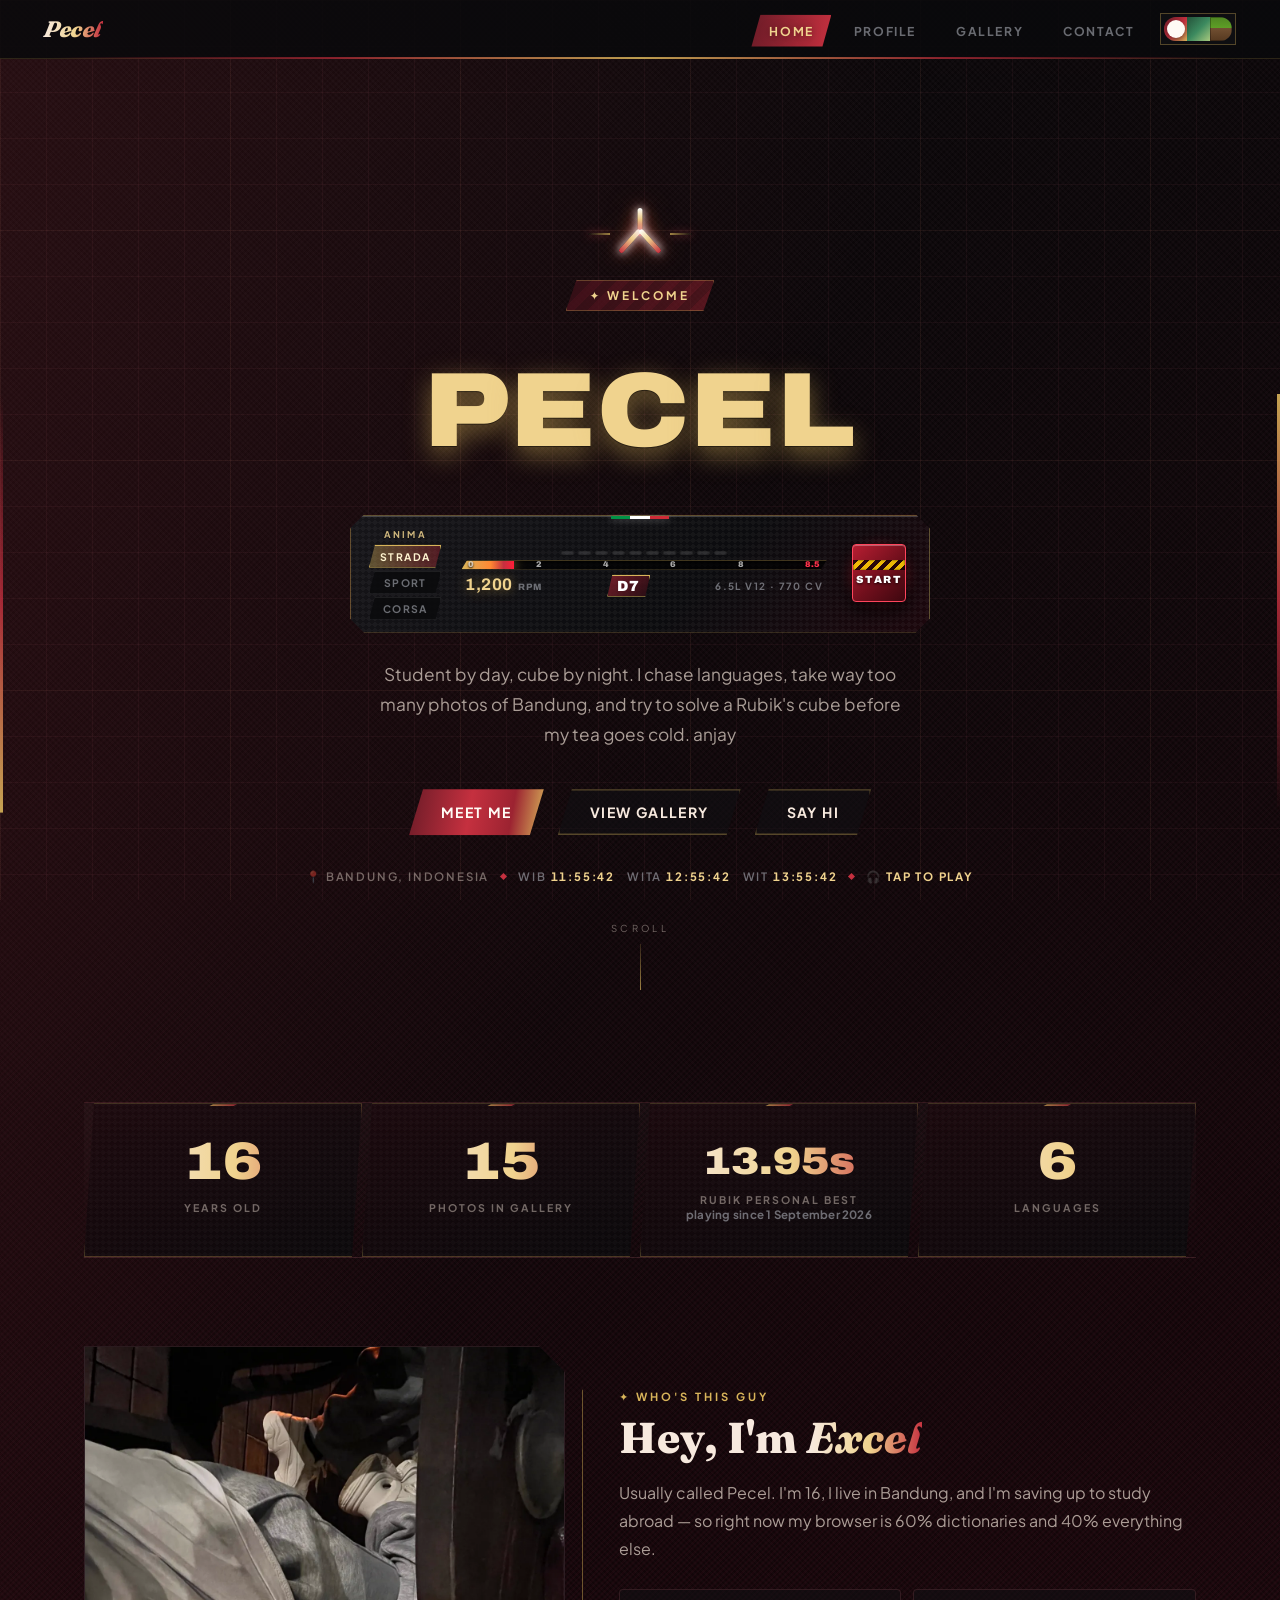
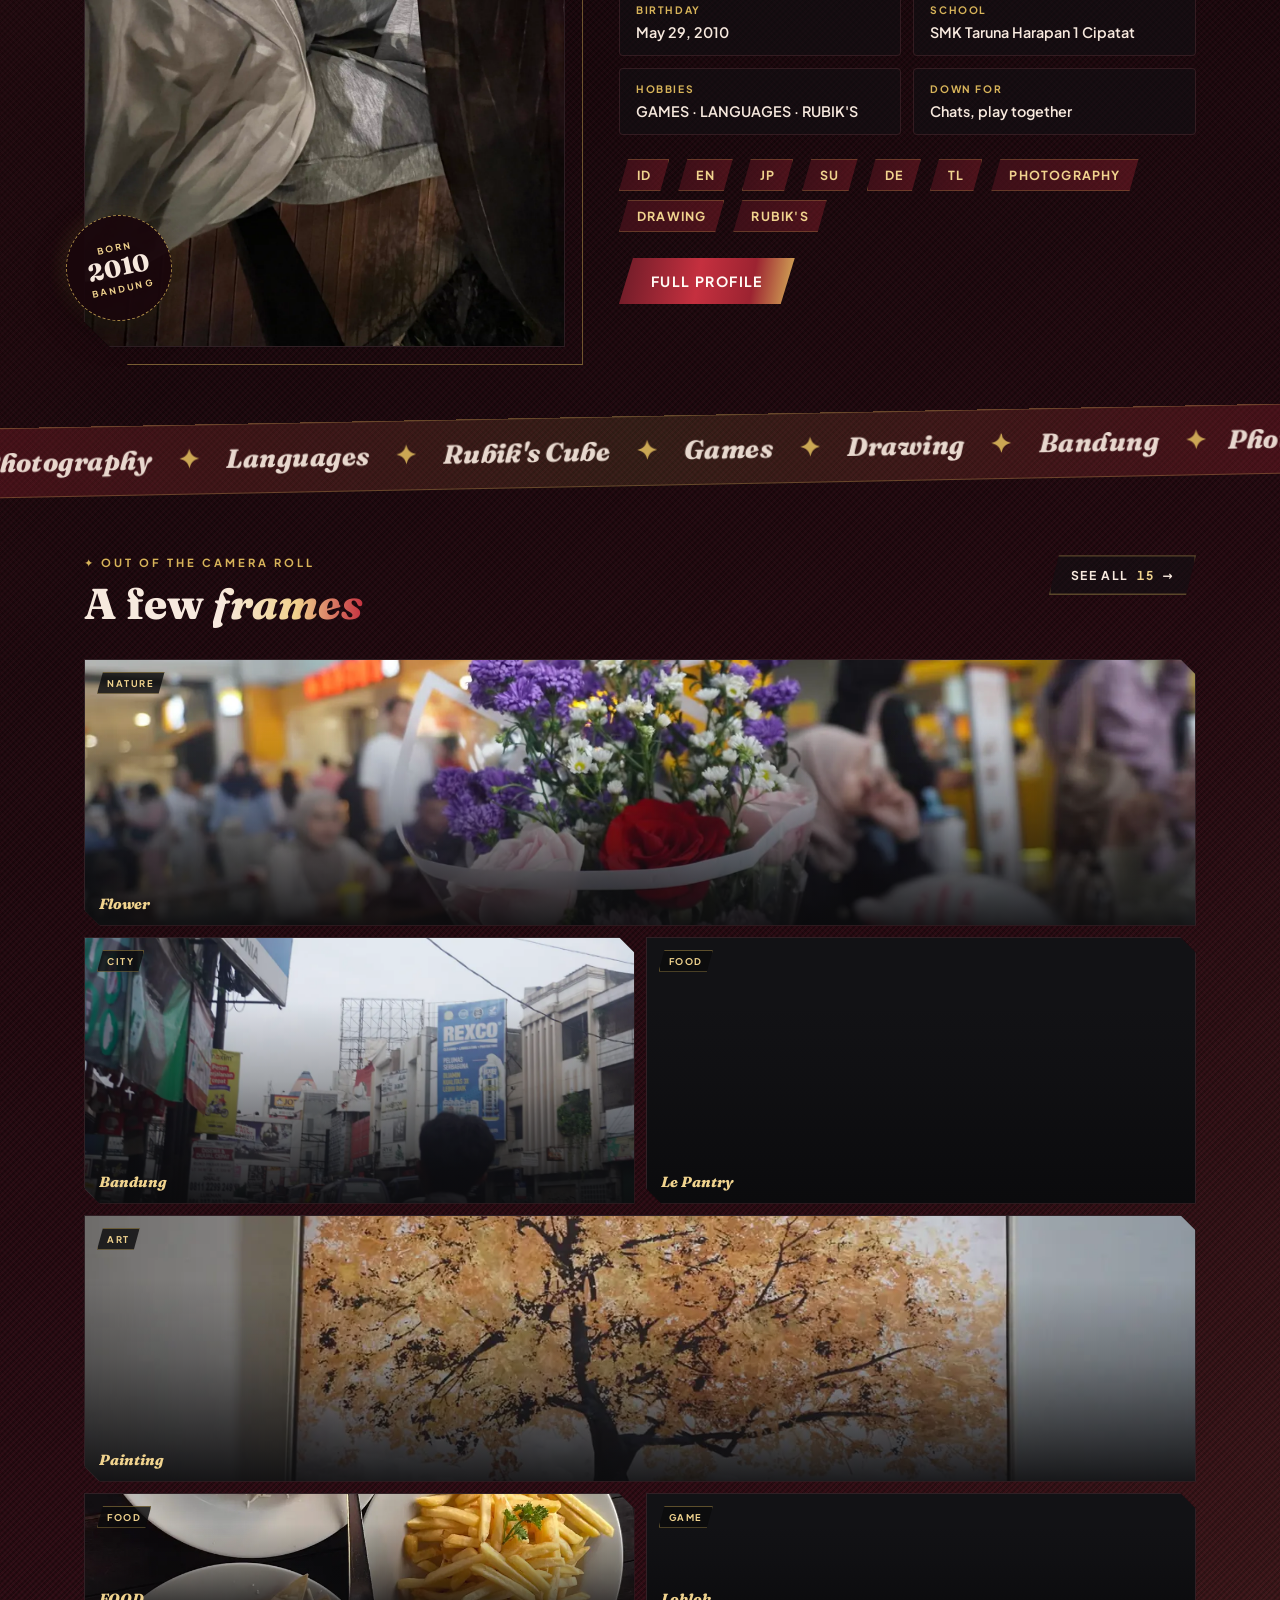
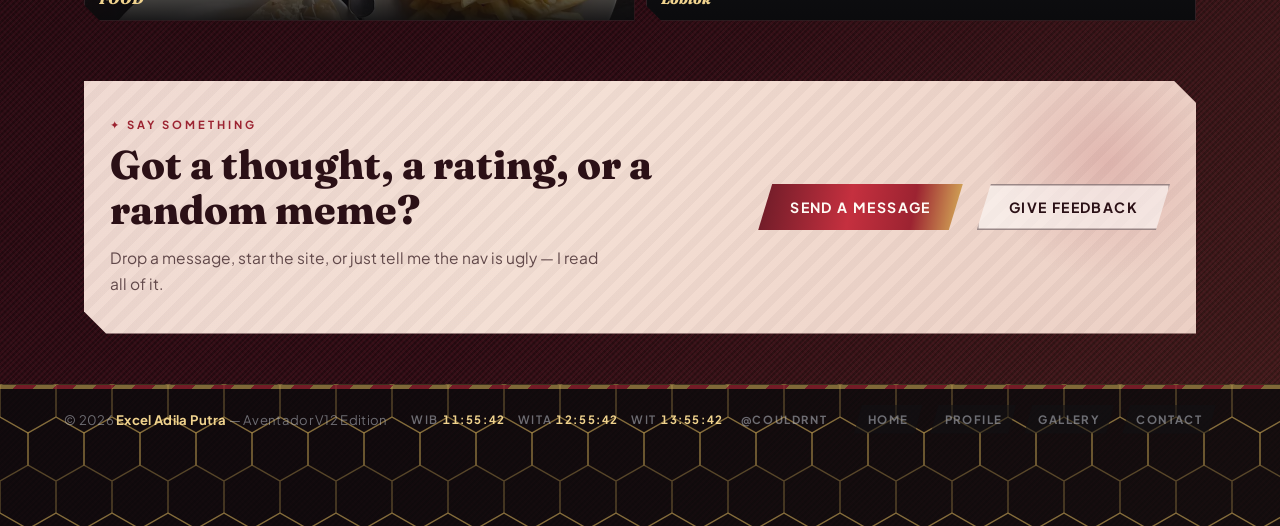
==== commit 23cdcfb1: "feat: update language stats counter to 6 and display short language tags" ====
--- a/index.html
+++ b/index.html
@@ -350,8 +350,8 @@
             </div>
           </div>
           <div class="stat" data-reveal>
-            <div class="stat-num" data-count="4">4</div>
-            <div class="stat-label">Languages used</div>
+            <div class="stat-num" data-count="6">6</div>
+            <div class="stat-label">Languages</div>
           </div>
         </div>
       </div>
@@ -380,8 +380,12 @@
             <div class="fact"><i>Down for</i><b data-edit="home.down-for">Chats, play together</b></div>
           </div>
           <div class="skill-tags">
-            <span class="skill-tag">Languages</span>
-            <span class="skill-tag">EN</span>
+            <span class="skill-tag" title="Indonesian">ID</span>
+            <span class="skill-tag" title="English">EN</span>
+            <span class="skill-tag" title="Japanese">JP</span>
+            <span class="skill-tag" title="Sundanese">SU</span>
+            <span class="skill-tag" title="German">DE</span>
+            <span class="skill-tag" title="Tagalog">TL</span>
             <span class="skill-tag">Photography</span>
             <span class="skill-tag">Drawing</span>
             <span class="skill-tag">Rubik's</span>
@@ -500,8 +504,12 @@
 
             <div class="skill-title">Skills &amp; Interests</div>
             <div class="skill-tags">
-              <span class="skill-tag">Languages</span>
-              <span class="skill-tag">EN</span>
+              <span class="skill-tag" title="Indonesian">ID</span>
+              <span class="skill-tag" title="English">EN</span>
+              <span class="skill-tag" title="Japanese">JP</span>
+              <span class="skill-tag" title="Sundanese">SU</span>
+              <span class="skill-tag" title="German">DE</span>
+              <span class="skill-tag" title="Tagalog">TL</span>
               <span class="skill-tag">Photography</span>
               <span class="skill-tag">Drawing</span>
               <span class="skill-tag">Rubik's</span>
--- a/css/site.css
+++ b/css/site.css
@@ -407,28 +407,27 @@
       --hex-pattern: url("data:image/svg+xml,%3Csvg xmlns='http://www.w3.org/2000/svg' width='56' height='96'%3E%3Cg fill='none' stroke='%23d8b45a' stroke-opacity='0.35' stroke-width='1.4'%3E%3Cpath d='M28 -16 L56 0 L56 32 L28 48 L0 32 L0 0 Z'/%3E%3Cpath d='M0 32 L28 48 L28 80 L0 96 L-28 80 L-28 48 Z'/%3E%3Cpath d='M56 32 L84 48 L84 80 L56 96 L28 80 L28 48 Z'/%3E%3C/g%3E%3C/svg%3E");
     }
 
-    html {
-      scrollbar-width: thin;
-      scrollbar-color: rgba(var(--gold-rgb), 0.7) var(--ink-deep);
-    }
-
-    ::-webkit-scrollbar {
-      width: 10px;
-      height: 10px;
-    }
-
-    ::-webkit-scrollbar-track {
-      background: var(--ink-deep);
-    }
-
+    /* Sembunyikan scrollbar permanen di SEMUA browser & SEMUA tema */
+    html,
+    body,
+    * {
+      scrollbar-width: none !important;
+      -ms-overflow-style: none !important;
+    }
+
+    html::-webkit-scrollbar,
+    body::-webkit-scrollbar,
+    *::-webkit-scrollbar {
+      width: 0 !important;
+      height: 0 !important;
+      display: none !important;
+      background: transparent !important;
+    }
+
+    ::-webkit-scrollbar-track,
     ::-webkit-scrollbar-thumb {
-      background: linear-gradient(180deg, var(--velvet-600), var(--gold));
-      border-radius: 8px;
-      border: 2px solid var(--ink-deep);
-    }
-
-    ::-webkit-scrollbar-thumb:hover {
-      filter: brightness(1.2);
+      display: none !important;
+      background: transparent !important;
     }
 
     ::selection {
@@ -6974,22 +6973,9 @@
     }
 
     /* --- base kertas + dekorasi --- */
-    html[data-theme="matcha"] {
-      scrollbar-color: rgba(79, 139, 92, 0.7) #ece8d8;
-    }
-
     html[data-theme="matcha"] ::selection {
       background: #3f7d4e;
       color: #f7f5ea;
-    }
-
-    html[data-theme="matcha"] ::-webkit-scrollbar-track {
-      background: #ece8d8;
-    }
-
-    html[data-theme="matcha"] ::-webkit-scrollbar-thumb {
-      background: linear-gradient(180deg, #8cbf8e, #4f8b5c);
-      border-color: #ece8d8;
     }
 
     html[data-theme="matcha"] body {
@@ -8554,7 +8540,6 @@
 
       --mc-plains: url("data:image/svg+xml,%3Csvg xmlns='http://www.w3.org/2000/svg' width='480' height='200' viewBox='0 0 480 200' shape-rendering='crispEdges'%3E%3Cg fill='%23457723'%3E%3Crect y='100' width='260' height='100'/%3E%3Crect x='40' y='80' width='180' height='20'/%3E%3Crect x='80' y='64' width='100' height='16'/%3E%3Crect x='280' y='110' width='200' height='90'/%3E%3Crect x='340' y='92' width='120' height='18'/%3E%3C/g%3E%3Cg id='oak1'%3E%3Crect x='124' y='40' width='8' height='28' fill='%23573c22'/%3E%3Crect x='106' y='12' width='44' height='22' fill='%233a691b'/%3E%3Crect x='114' y='2' width='28' height='10' fill='%234c8524'/%3E%3Crect x='106' y='26' width='44' height='8' fill='%23284913'/%3E%3C/g%3E%3Cg id='oak2'%3E%3Crect x='396' y='60' width='8' height='34' fill='%23573c22'/%3E%3Crect x='380' y='32' width='40' height='24' fill='%233a691b'/%3E%3Crect x='388' y='22' width='24' height='10' fill='%234c8524'/%3E%3Crect x='380' y='48' width='40' height='8' fill='%23284913'/%3E%3C/g%3E%3Crect y='156' width='480' height='44' fill='%23725032'/%3E%3Cg fill='%23563920'%3E%3Crect x='18' y='168' width='8' height='6'/%3E%3Crect x='76' y='180' width='10' height='8'/%3E%3Crect x='164' y='172' width='8' height='6'/%3E%3Crect x='260' y='184' width='12' height='6'/%3E%3Crect x='360' y='170' width='8' height='6'/%3E%3Crect x='440' y='182' width='10' height='6'/%3E%3C/g%3E%3Crect y='146' width='480' height='12' fill='%235b8731'/%3E%3Crect y='146' width='480' height='3' fill='%2374ac38'/%3E%3Cg fill='%235b8731'%3E%3Crect x='8' y='158' width='6' height='8'/%3E%3Crect x='28' y='158' width='4' height='5'/%3E%3Crect x='64' y='158' width='8' height='7'/%3E%3Crect x='96' y='158' width='6' height='9'/%3E%3Crect x='140' y='158' width='5' height='6'/%3E%3Crect x='180' y='158' width='8' height='8'/%3E%3Crect x='220' y='158' width='6' height='7'/%3E%3Crect x='270' y='158' width='8' height='9'/%3E%3Crect x='320' y='158' width='5' height='6'/%3E%3Crect x='370' y='158' width='7' height='8'/%3E%3Crect x='420' y='158' width='6' height='7'/%3E%3Crect x='460' y='158' width='8' height='8'/%3E%3C/g%3E%3Cg id='poppy1'%3E%3Crect x='51' y='132' width='2' height='14' fill='%233d6b1d'/%3E%3Crect x='47' y='126' width='10' height='8' fill='%23e61c1c'/%3E%3Crect x='49' y='128' width='6' height='4' fill='%23ff4444'/%3E%3Crect x='51' y='130' width='2' height='2' fill='%233b0000'/%3E%3C/g%3E%3Cg id='dandelion1'%3E%3Crect x='139' y='136' width='2' height='10' fill='%233d6b1d'/%3E%3Crect x='135' y='130' width='10' height='7' fill='%23ffee22'/%3E%3Crect x='137' y='132' width='6' height='3' fill='%23ffc800'/%3E%3C/g%3E%3Cg id='poppy2'%3E%3Crect x='243' y='134' width='2' height='12' fill='%233d6b1d'/%3E%3Crect x='239' y='128' width='10' height='8' fill='%23e61c1c'/%3E%3Crect x='241' y='130' width='6' height='4' fill='%23ff4444'/%3E%3Crect x='243' y='132' width='2' height='2' fill='%233b0000'/%3E%3C/g%3E%3Cg id='dandelion2'%3E%3Crect x='343' y='137' width='2' height='9' fill='%233d6b1d'/%3E%3Crect x='339' y='131' width='10' height='7' fill='%23ffee22'/%3E%3Crect x='341' y='133' width='6' height='3' fill='%23ffc800'/%3E%3C/g%3E%3Cg id='tallgrass'%3E%3Crect x='430' y='136' width='3' height='10' fill='%235b8731'/%3E%3Crect x='434' y='132' width='3' height='14' fill='%2372a838'/%3E%3Crect x='438' y='135' width='3' height='11' fill='%235b8731'/%3E%3C/g%3E%3C/svg%3E");
 
-      scrollbar-color: #635e58 #252220;
       image-rendering: pixelated;
     }
 
